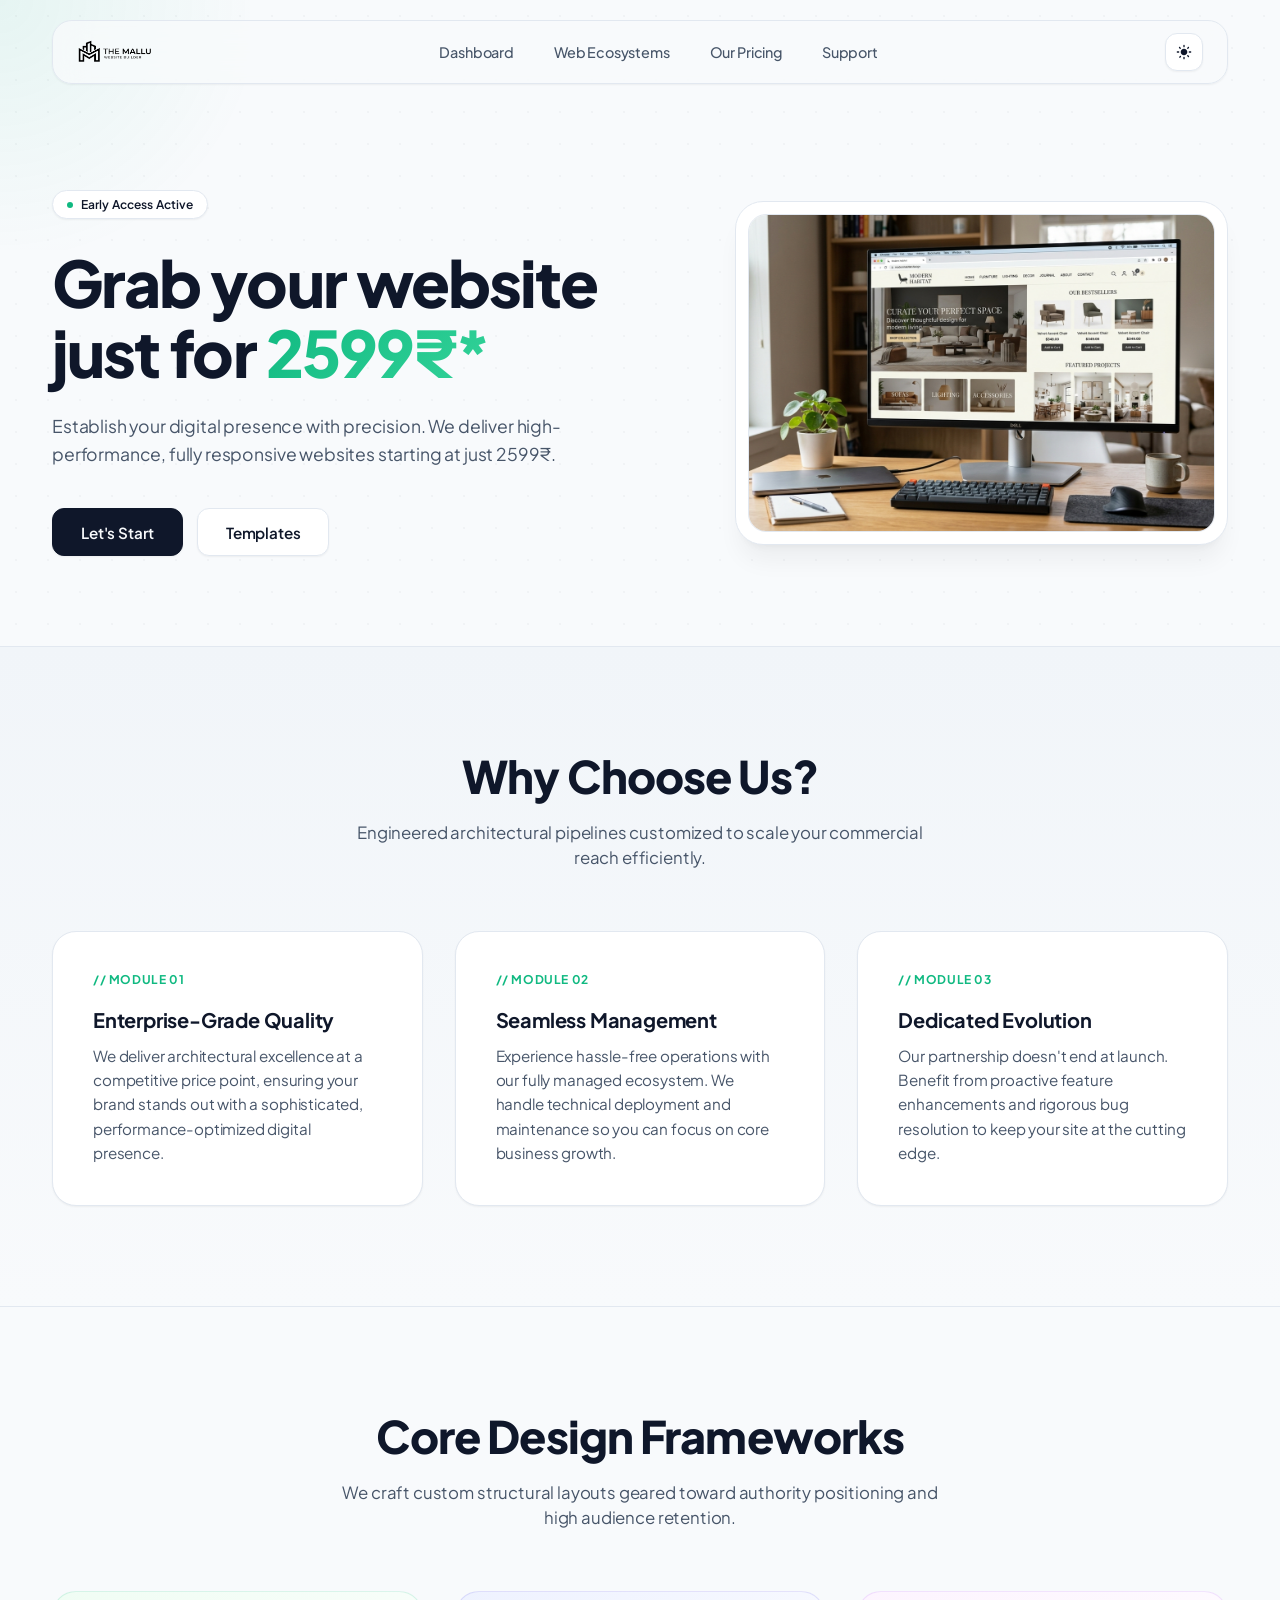
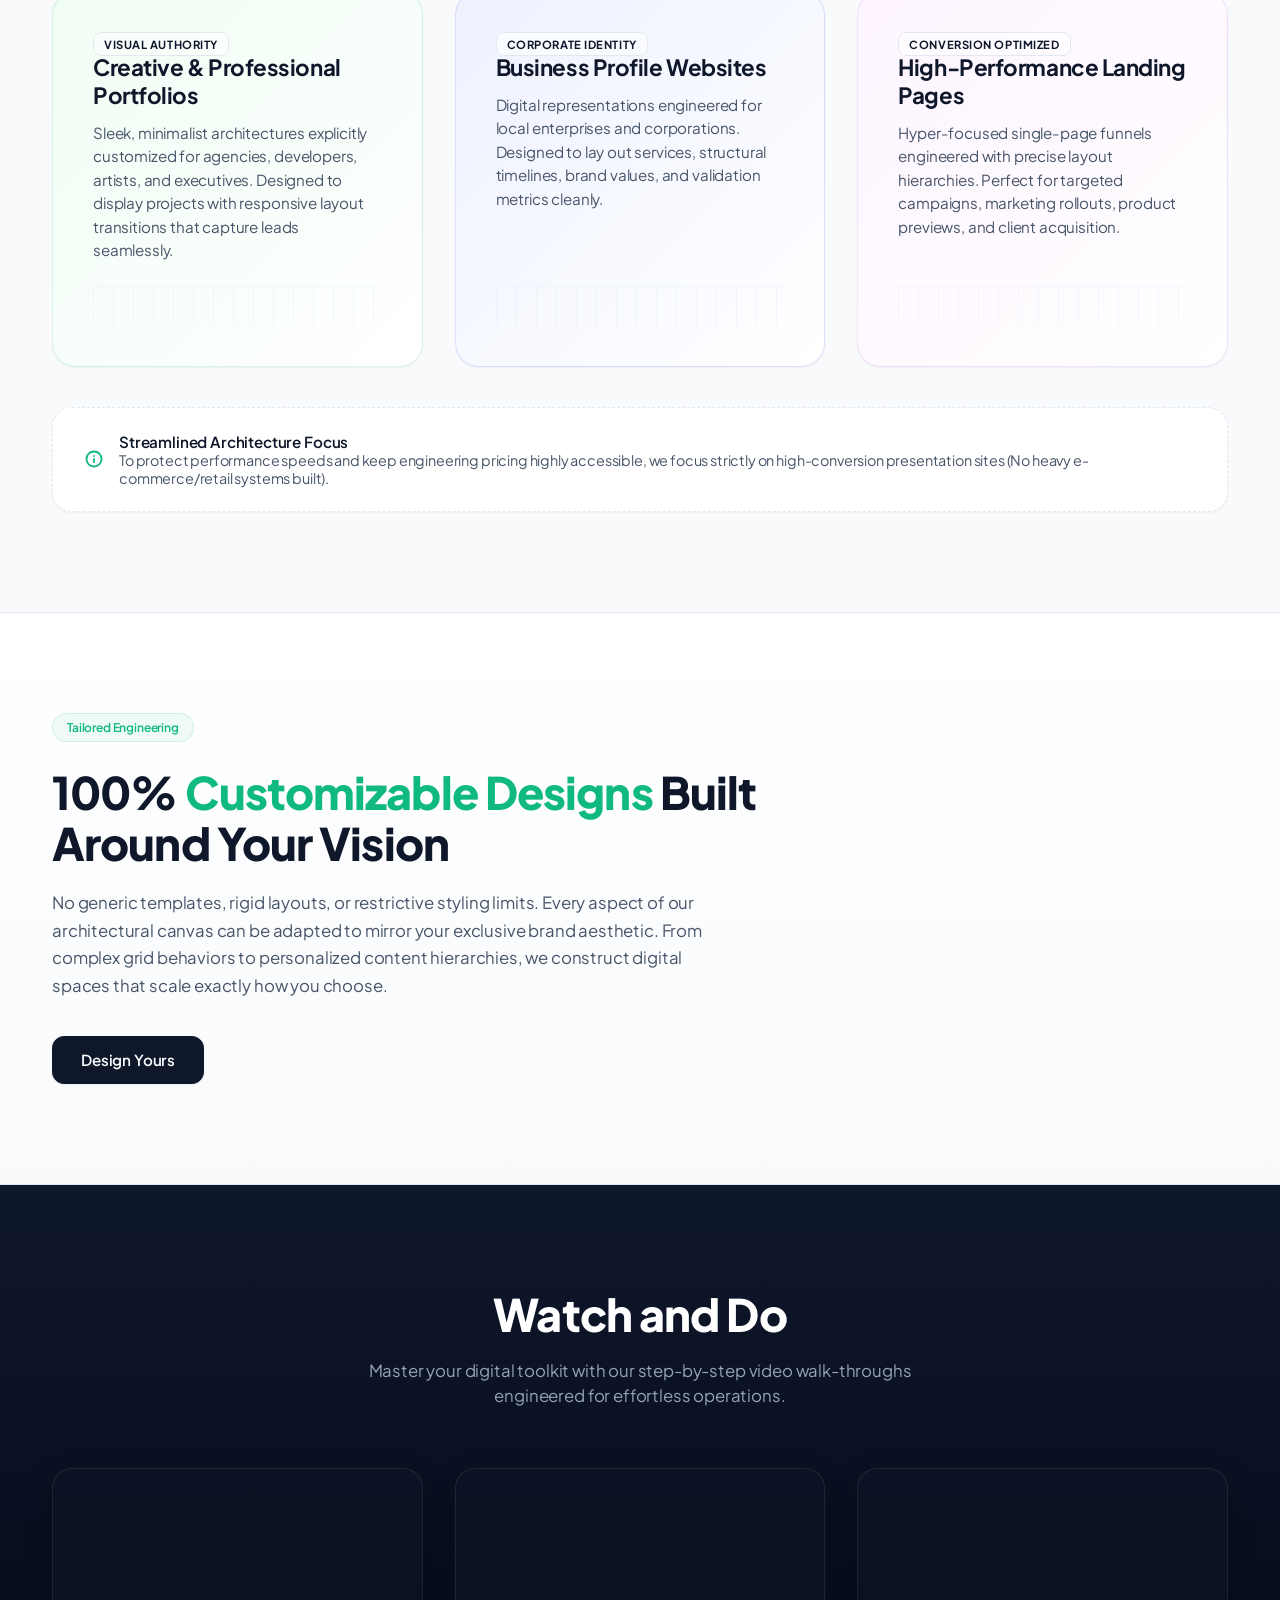
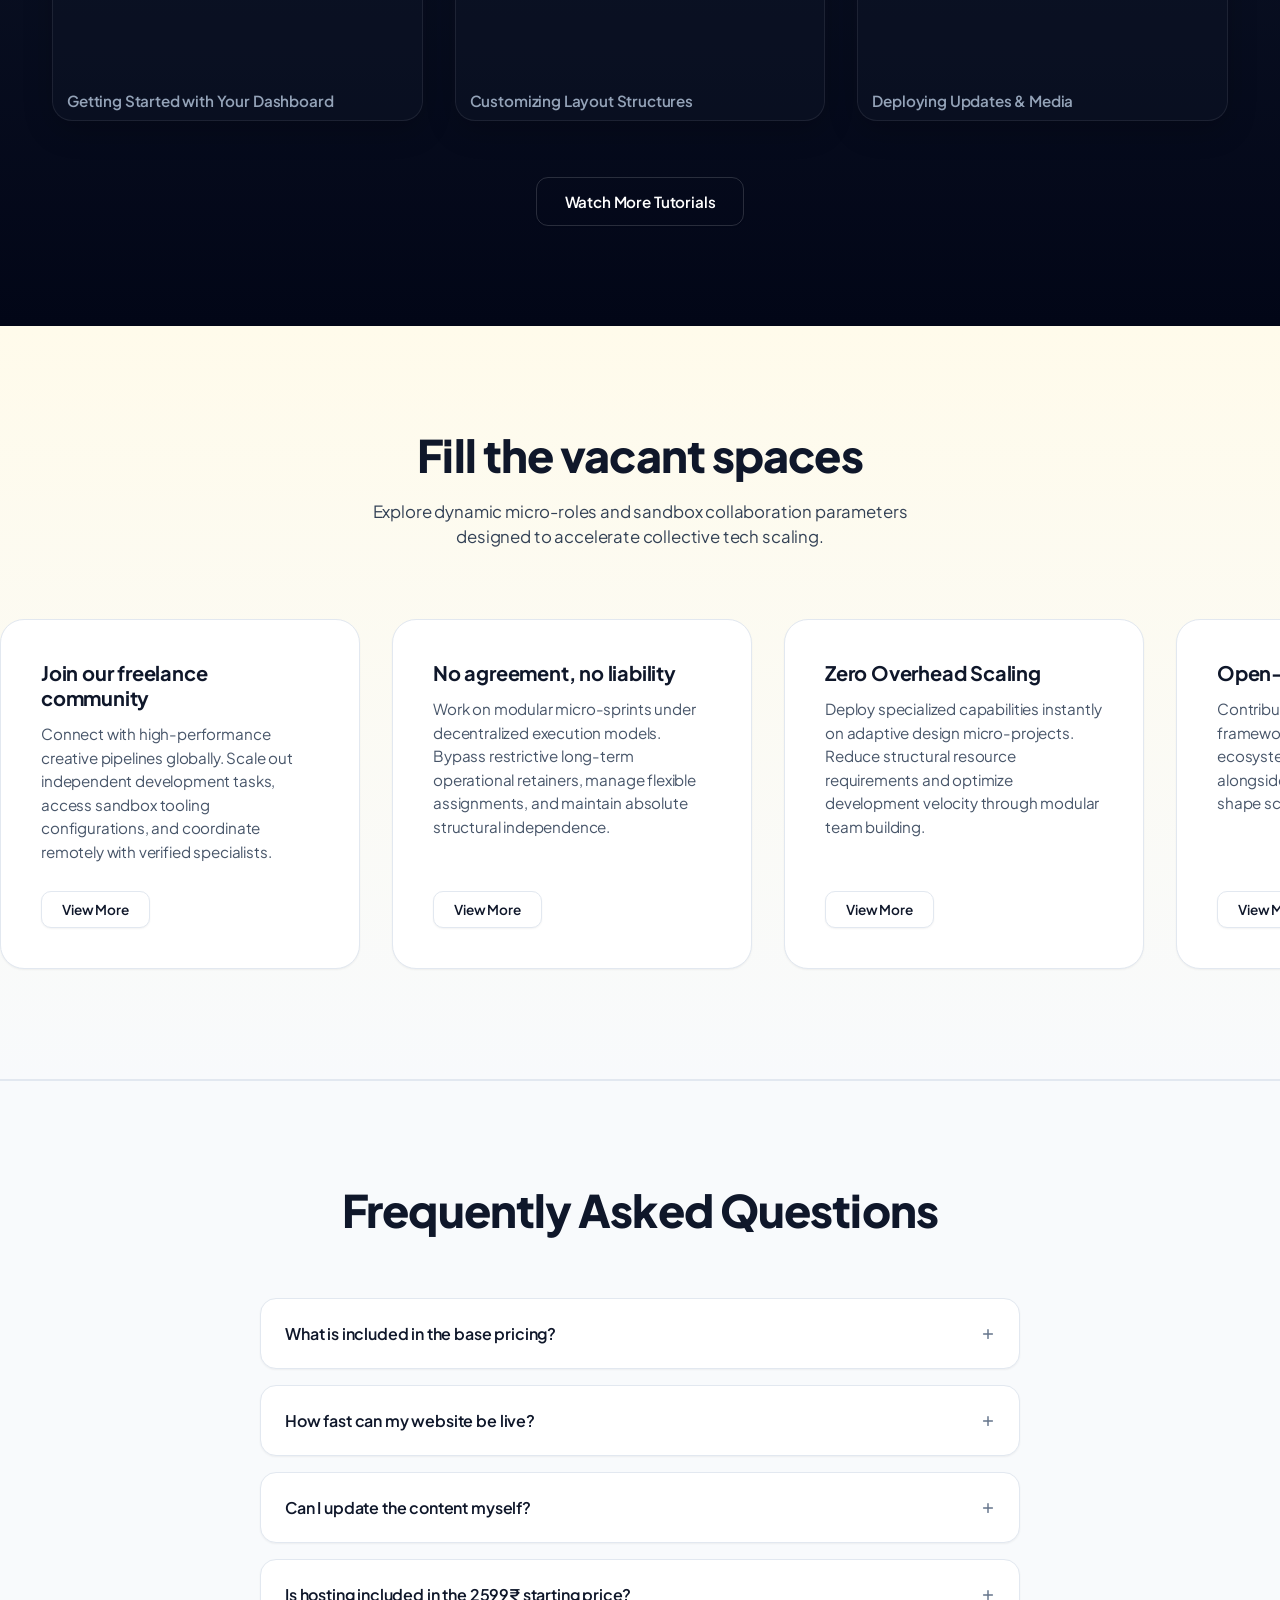
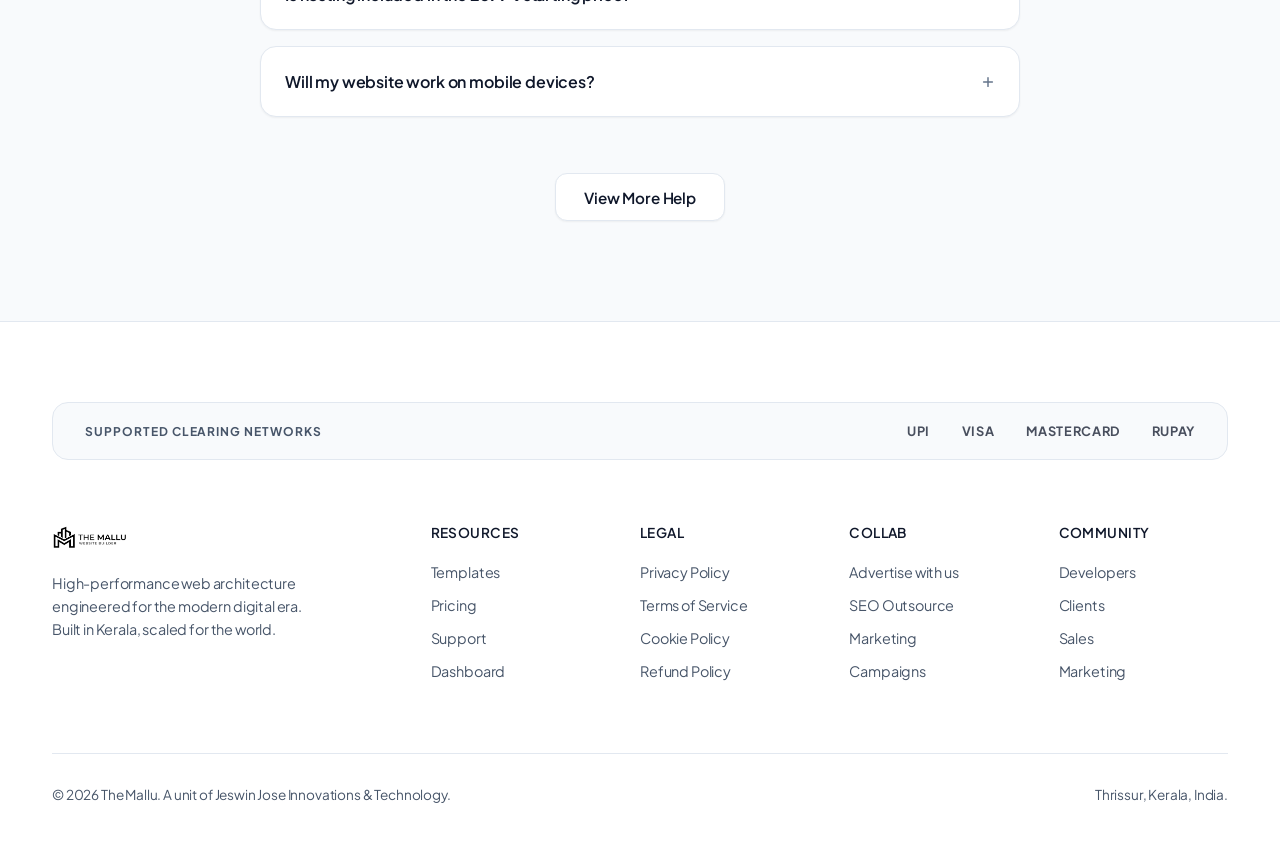
==== index.html @ 79a2111e "Add files via upload" ====
<!DOCTYPE html>
<html lang="en" data-theme="light">
<head>
    <meta charset="UTF-8">
    <meta name="viewport" content="width=device-width, initial-scale=1.0">
    <title>The Mallu | High-Performance Web Architecture & Solutions</title>
    <link href="https://fonts.googleapis.com/css2?family=Plus+Jakarta+Sans:wght@300;400;500;600;700;800&display=swap" rel="stylesheet">
    <style>
        :root {
            --bg: #f8fafc;
            --surface: #ffffff;
            --surface-card: rgba(255, 255, 255, 0.75);
            --text: #0f172a;
            --sub-text: #475569;
            --border: #e2e8f0;
            --border-hover: #cbd5e1;
            --accent: #0f172a;
            --accent-glow: rgba(16, 185, 129, 0.08);
            --primary: #10b981;
            --primary-hover: #059669;
            --nav-bg: rgba(248, 250, 252, 0.8);
            --grid-color: rgba(15, 23, 42, 0.03);

            /* Theme Specific Context Backgrounds */
            --bg-whychooseus: linear-gradient(180deg, #f1f5f9 0%, #f8fafc 100%);
            --bg-portfolio: linear-gradient(135deg, #f0fdf4 0%, #ffffff 100%);
            --bg-business: linear-gradient(135deg, #eef2ff 0%, #ffffff 100%);
            --bg-landing: linear-gradient(135deg, #fdf4ff 0%, #ffffff 100%);
            --bg-customizable: linear-gradient(180deg, #ffffff 0%, #f8fafc 100%);
            --bg-tutorials: linear-gradient(180deg, #0f172a 0%, #020617 100%);
            --bg-vacancies: linear-gradient(180deg, #fffbeb 0%, #f8fafc 100%);
            
            --text-vacancies: #334155;
            --border-portfolio: rgba(16, 185, 129, 0.15);
            --border-business: rgba(79, 70, 229, 0.15);
            --border-landing: rgba(168, 85, 247, 0.15);
            
            /* Announcement Variable Configuration Matrices */
            --bg-announce: linear-gradient(135deg, #ffffff 0%, #fffbeb 100%);
            --text-announce: #0f172a;
            --sub-announce: #475569;
            --border-announce: rgba(234, 179, 8, 0.25);
            
            --shadow-sm: 0 1px 2px 0 rgba(0, 0, 0, 0.05);
            --shadow-md: 0 4px 6px -1px rgba(0, 0, 0, 0.05), 0 2px 4px -2px rgba(0, 0, 0, 0.05);
            --shadow-lg: 0 20px 25px -5px rgba(0, 0, 0, 0.05), 0 8px 10px -6px rgba(0, 0, 0, 0.05);
        }

        [data-theme='dark'] {
            --bg: #030712;
            --surface: #0b0f19;
            --surface-card: rgba(11, 15, 25, 0.6);
            --text: #f9fafb;
            --sub-text: #9ca3af;
            --border: rgba(31, 41, 55, 0.6);
            --border-hover: rgba(55, 65, 81, 0.8);
            --accent: #ffffff;
            --accent-glow: rgba(16, 185, 129, 0.12);
            --primary: #10b981;
            --primary-hover: #34d399;
            --nav-bg: rgba(3, 7, 18, 0.8);
            --grid-color: rgba(255, 255, 255, 0.015);

            /* Optimized Premium Dark Theme Context Backgrounds */
            --bg-whychooseus: linear-gradient(180deg, #090d16 0%, #030712 100%);
            --bg-portfolio: linear-gradient(135deg, rgba(4, 47, 36, 0.15) 0%, #0b0f19 100%);
            --bg-business: linear-gradient(135deg, rgba(23, 37, 84, 0.15) 0%, #0b0f19 100%);
            --bg-landing: linear-gradient(135deg, rgba(67, 20, 117, 0.1) 0%, #0b0f19 100%);
            --bg-customizable: linear-gradient(180deg, #0b0f19 0%, #030712 100%);
            --bg-tutorials: linear-gradient(180deg, #070a13 0%, #02040a 100%);
            --bg-vacancies: linear-gradient(180deg, #0d0b21 0%, #030712 100%);
            
            --text-vacancies: #9ca3af;
            --border-portfolio: rgba(52, 211, 153, 0.1);
            --border-business: rgba(129, 140, 248, 0.1);
            --border-landing: rgba(192, 132, 252, 0.1);
            
            /* Optimized Announcement Grid Overrides */
            --bg-announce: linear-gradient(135deg, #0d0b18 0%, #030712 100%);
            --text-announce: #f9fafb;
            --sub-announce: #9ca3af;
            --border-announce: rgba(234, 179, 8, 0.15);
            
            --shadow-sm: 0 1px 2px 0 rgba(0, 0, 0, 0.5);
            --shadow-md: 0 4px 6px -1px rgba(0, 0, 0, 0.3);
            --shadow-lg: 0 20px 25px -5px rgba(0, 0, 0, 0.5);
        }

        * { 
            margin: 0; 
            padding: 0; 
            box-sizing: border-box; 
            scroll-behavior: smooth;
        }

        body {
            background-color: var(--bg);
            color: var(--text);
            font-family: 'Plus Jakarta Sans', sans-serif;
            transition: background-color 0.4s cubic-bezier(0.16, 1, 0.3, 1), color 0.4s cubic-bezier(0.16, 1, 0.3, 1);
            -webkit-font-smoothing: antialiased;
            overflow-x: hidden;
            letter-spacing: -0.01em;
            position: relative;
        }

        /* Modernized Micro Dot Matrix Backdrop Architecture */
        body::before {
            content: '';
            position: absolute;
            top: 0; left: 0; width: 100%; height: 100%;
            background-image: radial-gradient(var(--grid-color) 1.5px, transparent 1.5px);
            background-size: 32px 32px;
            z-index: -2;
            pointer-events: none;
        }

        .glow-aura {
            position: fixed;
            width: 500px;
            height: 500px;
            background: radial-gradient(circle, var(--accent-glow) 0%, transparent 75%);
            top: 0; left: 0;
            transform: translate(-50%, -50%);
            pointer-events: none;
            z-index: -1;
            mix-blend-mode: normal;
            opacity: 1;
            transition: opacity 0.3s ease;
        }

        .container { max-width: 1240px; margin: 0 auto; padding: 0 2rem; }

        /* --- Header Navigation Navigation --- */
        header {
            position: sticky;
            top: 20px;
            z-index: 1000;
            background: var(--nav-bg);
            backdrop-filter: blur(16px);
            -webkit-backdrop-filter: blur(16px);
            border: 1px solid var(--border);
            border-radius: 20px;
            margin: 0 auto;
            max-width: 1176px;
            width: calc(100% - 4rem);
            padding: 0.75rem 1.5rem;
            box-shadow: var(--shadow-sm);
            transition: all 0.3s ease;
        }

        nav { display: flex; justify-content: space-between; align-items: center; }

        .brand { display: flex; align-items: center; text-decoration: none; transition: opacity 0.2s; }
        .brand:hover { opacity: 0.85; }
        .logo-img { height: 28px; width: auto; display: block; }
        [data-theme='dark'] .logo-img { filter: invert(1) brightness(2); }

        .nav-links { display: flex; gap: 2.5rem; align-items: center; }
        .nav-links a {
            text-decoration: none;
            color: var(--sub-text);
            font-size: 0.9rem;
            font-weight: 500;
            transition: color 0.2s ease, transform 0.2s ease;
            position: relative;
        }
        .nav-links a:hover { color: var(--text); }
        
        .nav-actions { display: flex; align-items: center; gap: 0.75rem; }

        .theme-toggle-btn {
            background: var(--surface);
            border: 1px solid var(--border);
            color: var(--text);
            width: 38px;
            height: 38px;
            border-radius: 12px;
            cursor: pointer;
            display: flex;
            align-items: center;
            justify-content: center;
            transition: all 0.2s ease;
            box-shadow: var(--shadow-sm);
        }
        .theme-toggle-btn:hover { background: var(--bg); border-color: var(--border-hover); transform: translateY(-1px); }
        
        .theme-toggle-btn svg { width: 16px; height: 16px; fill: currentColor; }
        .theme-toggle-btn .sun-icon { display: block; }
        .theme-toggle-btn .moon-icon { display: none; }
        
        [data-theme='dark'] .theme-toggle-btn .sun-icon { display: none; }
        [data-theme='dark'] .theme-toggle-btn .moon-icon { display: block; }

        .menu-toggle {
            display: none;
            background: var(--accent);
            color: var(--bg);
            border: none;
            width: 38px;
            height: 38px;
            cursor: pointer;
            border-radius: 12px;
            align-items: center;
            justify-content: center;
            transition: transform 0.2s, opacity 0.2s;
        }
        .menu-toggle:hover { opacity: 0.9; transform: translateY(-1px); }
        .menu-toggle svg { width: 16px; height: 16px; fill: currentColor; }

        /* --- Advanced Hero Section Layout --- */
        .hero { 
            padding: clamp(80px, 14vh, 160px) 0 clamp(60px, 10vh, 120px); 
            display: grid; 
            grid-template-columns: 1.1fr 0.9fr; 
            gap: 80px; 
            align-items: center;
        }

        .hero-content { position: relative; }

        .badge {
            display: inline-flex;
            align-items: center;
            gap: 8px;
            padding: 6px 14px;
            background: var(--surface);
            color: var(--text);
            border: 1px solid var(--border);
            border-radius: 100px;
            font-size: 0.75rem;
            font-weight: 600;
            letter-spacing: 0.01em;
            margin-bottom: 1.75rem;
            box-shadow: var(--shadow-sm);
        }
        .badge::before {
            content: '';
            width: 6px; height: 6px;
            background: var(--primary);
            border-radius: 50%;
            display: inline-block;
        }

        .hero-content h1 { 
            font-size: clamp(2.8rem, 5vw, 4.2rem); 
            line-height: 1.1; 
            font-weight: 800; 
            letter-spacing: -0.03em; 
            margin-bottom: 1.5rem; 
        }

        .hero-content h1 span { 
            color: var(--primary);
            background: linear-gradient(135deg, var(--primary) 0%, #34d399 100%);
            -webkit-background-clip: text;
            -webkit-text-fill-color: transparent;
        }

        .hero-content p { 
            font-size: 1.1rem; 
            color: var(--sub-text); 
            max-width: 540px; 
            margin-bottom: 2.5rem; 
            line-height: 1.6;
        }

        .cta-group { display: flex; gap: 0.85rem; align-items: center; flex-wrap: wrap; }

        .btn { 
            padding: 0.85rem 1.75rem; 
            font-weight: 600; 
            font-size: 0.95rem; 
            border-radius: 12px; 
            cursor: pointer; 
            transition: all 0.2s cubic-bezier(0.16, 1, 0.3, 1); 
            text-decoration: none; 
            display: inline-flex; 
            align-items: center;
            justify-content: center;
            box-shadow: var(--shadow-sm);
        }

        .btn-primary { background: var(--accent); color: var(--bg); border: 1px solid var(--accent); }
        .btn-primary:hover { opacity: 0.9; transform: translateY(-2px); box-shadow: var(--shadow-md); }
        .btn-outline { border: 1px solid var(--border); color: var(--text); background: var(--surface); }
        .btn-outline:hover { background: var(--bg); border-color: var(--border-hover); transform: translateY(-2px); box-shadow: var(--shadow-md); }

        .hero-visual { display: flex; justify-content: flex-end; position: relative; }
        .showcase-wrapper {
            position: relative;
            background: var(--surface);
            padding: 12px;
            border-radius: 28px;
            border: 1px solid var(--border);
            box-shadow: var(--shadow-lg);
            transition: transform 0.3s ease;
        }
        .showcase-wrapper:hover {
            transform: scale(1.01);
        }
        .mockup-img { 
            width: 100%; 
            max-width: 540px; 
            height: auto; 
            border-radius: 18px; 
            display: block;
            border: 1px solid var(--border);
        }

        /* --- Bento-Inspired Features Section --- */
        .why-choose-us {
            padding: 100px 0;
            border-top: 1px solid var(--border);
            background: var(--bg-whychooseus); 
        }

        .section-header {
            text-align: center;
            max-width: 600px;
            margin: 0 auto 60px;
        }

        .section-title {
            font-size: clamp(2.2rem, 4vw, 2.8rem);
            font-weight: 800;
            letter-spacing: -0.02em;
            margin-bottom: 1rem;
        }

        .section-subtitle {
            color: var(--sub-text);
            font-size: 1.05rem;
            line-height: 1.5;
        }

        .features-grid {
            display: grid; 
            grid-template-columns: repeat(auto-fit, minmax(320px, 1fr)); 
            gap: 2rem;
        }

        .feature-card {
            background: var(--surface);
            border: 1px solid var(--border);
            border-radius: 24px;
            padding: 2.5rem;
            transition: all 0.3s cubic-bezier(0.16, 1, 0.3, 1);
            position: relative;
            box-shadow: var(--shadow-sm);
        }

        .feature-card:hover {
            transform: translateY(-4px);
            border-color: var(--border-hover);
            box-shadow: var(--shadow-lg);
        }

        .feature-num {
            font-size: 0.75rem;
            font-weight: 700;
            color: var(--primary);
            margin-bottom: 1.25rem;
            display: block;
            letter-spacing: 0.05em;
        }

        .feature-card h3 {
            margin-bottom: 0.75rem; 
            font-size: 1.25rem; 
            font-weight: 700;
            letter-spacing: -0.01em;
        }

        .feature-card p {
            color: var(--sub-text);
            font-size: 0.95rem;
            line-height: 1.6;
        }

        /* --- Design Frameworks / Bento Grid Setup --- */
        .solutions-section {
            padding: 100px 0;
            background-color: var(--bg);
            border-top: 1px solid var(--border);
        }

        .solutions-grid {
            display: grid;
            grid-template-columns: repeat(3, 1fr);
            gap: 2rem;
        }

        .solution-bento-card {
            border: 1px solid var(--border);
            border-radius: 24px;
            padding: 2.5rem;
            display: flex;
            flex-direction: column;
            justify-content: space-between;
            position: relative;
            overflow: hidden;
            box-shadow: var(--shadow-sm);
            transition: all 0.3s ease;
        }

        .solution-bento-card.portfolio-card { background: var(--bg-portfolio); border-color: var(--border-portfolio); }
        .solution-bento-card.business-card { background: var(--bg-business); border-color: var(--border-business); }
        .solution-bento-card.landing-card { background: var(--bg-landing); border-color: var(--border-landing); }

        .solution-bento-card:hover {
            transform: translateY(-4px);
            box-shadow: var(--shadow-lg);
        }

        .solution-tag {
            font-size: 0.7rem;
            font-weight: 700;
            text-transform: uppercase;
            letter-spacing: 0.05em;
            color: var(--text);
            background: rgba(255, 255, 255, 0.6);
            border: 1px solid var(--border);
            padding: 4px 10px;
            border-radius: 8px;
            align-self: flex-start;
            margin-bottom: 1.75rem;
            backdrop-filter: blur(4px);
        }
        [data-theme='dark'] .solution-tag { background: rgba(0, 0, 0, 0.4); }

        .solution-bento-card h3 {
            font-size: 1.4rem;
            font-weight: 700;
            letter-spacing: -0.02em;
            margin-bottom: 0.75rem;
        }

        .solution-bento-card p {
            color: var(--sub-text);
            font-size: 0.95rem;
            line-height: 1.55;
            margin-bottom: 1.5rem;
        }

        .solution-wireframe {
            height: 40px;
            width: 100%;
            background: linear-gradient(90deg, var(--border) 1px, transparent 1px);
            background-size: 20px 100%;
            border-top: 1px solid var(--border);
            opacity: 0.3;
            margin-top: auto;
        }

        .exclusions-banner {
            grid-column: span 3;
            background: var(--surface);
            border: 1px dashed var(--border);
            border-radius: 20px;
            padding: 1.5rem 2rem;
            display: flex;
            justify-content: space-between;
            align-items: center;
            margin-top: 0.5rem;
            box-shadow: var(--shadow-sm);
        }

        .exclusions-left {
            display: flex;
            align-items: center;
            gap: 16px;
        }

        .exclusions-left h4 {
            font-size: 0.95rem;
            font-weight: 600;
            color: var(--text);
        }

        .exclusions-left p {
            font-size: 0.9rem;
            color: var(--sub-text);
        }

        /* --- Customizable Canvas Branding --- */
        .customizable-section {
            padding: 100px 0;
            background: var(--bg-customizable);
            border-top: 1px solid var(--border);
        }

        .custom-badge {
            display: inline-flex;
            align-items: center;
            padding: 6px 14px;
            background: rgba(16, 185, 129, 0.06);
            color: var(--primary);
            border: 1px solid rgba(16, 185, 129, 0.15);
            border-radius: 100px;
            font-size: 0.75rem;
            font-weight: 600;
            margin-bottom: 1.5rem;
        }

        .customizable-content h2 {
            font-size: clamp(2rem, 4.5vw, 2.8rem);
            font-weight: 800;
            letter-spacing: -0.02em;
            line-height: 1.15;
            margin-bottom: 1.25rem;
            max-width: 720px;
        }

        .customizable-content h2 span { color: var(--primary); }

        .customizable-content p {
            font-size: 1.05rem;
            color: var(--sub-text);
            max-width: 660px;
            line-height: 1.65;
            margin-bottom: 2.25rem;
        }

        /* --- Video Tutorials Layout --- */
        .tutorials-section {
            padding: 100px 0;
            background: var(--bg-tutorials);
            border-top: 1px solid var(--border);
        }
        
        .tutorials-section .section-title { color: #ffffff !important; }
        .tutorials-section .section-subtitle, .tutorials-section .video-caption { color: #94a3b8 !important; }

        .tutorials-grid {
            display: grid;
            grid-template-columns: repeat(3, 1fr);
            gap: 2rem;
            margin-bottom: 3rem;
        }

        .video-wrapper {
            background: rgba(15, 23, 42, 0.4);
            border: 1px solid rgba(255, 255, 255, 0.08);
            border-radius: 20px;
            padding: 10px;
            box-shadow: 0 10px 30px rgba(0, 0, 0, 0.2);
            transition: all 0.3s ease;
        }
        .video-wrapper:hover {
            transform: translateY(-4px);
            border-color: rgba(16, 185, 129, 0.3);
            background: rgba(15, 23, 42, 0.6);
        }

        .video-frame {
            width: 100%;
            aspect-ratio: 16 / 9;
            border-radius: 12px;
            border: none;
            display: block;
        }

        .video-caption {
            font-size: 0.95rem;
            font-weight: 600;
            margin-top: 1rem;
            padding: 0 4px;
        }
        
        .btn-tutorials-outline {
            border-color: rgba(255, 255, 255, 0.15) !important;
            color: #ffffff !important; 
            background: transparent;
        }
        .btn-tutorials-outline:hover {
            background: rgba(255, 255, 255, 0.06) !important;
            border-color: rgba(255, 255, 255, 0.3) !important;
        }

        /* --- Sliding Carousel Pipeline Track --- */
        .vacancies-section {
            padding: 100px 0;
            background: var(--bg-vacancies);
            border-bottom: 1px solid var(--border);
            overflow: hidden;
        }

        .vacancies-section .section-title { color: var(--text) !important; }

        .vacancies-carousel-container {
            width: 100%;
            overflow: hidden;
            padding: 10px 0;
            position: relative;
        }

        .vacancies-track {
            display: flex;
            gap: 2rem;
            width: max-content;
            animation: infiniteScroll 40s linear infinite;
        }

        .vacancies-track:hover { animation-play-state: paused; }

        .vacancy-card {
            background: var(--surface);
            border: 1px solid var(--border);
            border-radius: 24px;
            padding: 2.5rem;
            width: 360px;
            display: flex;
            flex-direction: column;
            justify-content: space-between;
            box-shadow: var(--shadow-sm);
            transition: all 0.2s ease;
        }
        [data-theme='dark'] .vacancy-card { background: #0f1422; }

        .vacancy-card:hover { border-color: var(--primary); transform: scale(1.01); }

        .vacancy-card h3 {
            font-size: 1.25rem;
            font-weight: 700;
            letter-spacing: -0.01em;
            margin-bottom: 0.75rem;
            color: var(--text);
        }

        .vacancy-card p {
            color: var(--sub-text);
            font-size: 0.95rem;
            line-height: 1.55;
            margin-bottom: 1.75rem;
            flex-grow: 1;
        }

        .vacancy-card .btn {
            align-self: flex-start;
            padding: 0.55rem 1.25rem;
            font-size: 0.85rem;
            border-radius: 10px;
        }

        @keyframes infiniteScroll {
            0% { transform: translateX(0); }
            100% { transform: translateX(calc(-50% - 1rem)); }
        }

        /* --- Accordion FAQ Interface --- */
        .faq-section {
            padding: 100px 0;
            background-color: var(--bg);
            border-top: 1px solid var(--border);
        }

        .faq-container {
            max-width: 760px;
            margin: 0 auto;
            display: flex;
            flex-direction: column;
            gap: 1rem;
        }

        .faq-item {
            background: var(--surface);
            border: 1px solid var(--border);
            border-radius: 16px;
            transition: all 0.2s ease;
            box-shadow: var(--shadow-sm);
        }
        .faq-item:hover { border-color: var(--border-hover); }

        .faq-item summary {
            list-style: none;
            display: flex;
            justify-content: space-between;
            align-items: center;
            cursor: pointer;
            font-weight: 600;
            font-size: 1rem;
            padding: 1.5rem;
            user-select: none;
            outline: none;
        }
        .faq-item summary::-webkit-details-marker { display: none; }

        .faq-item summary::after {
            content: "";
            width: 14px; height: 14px;
            background-image: url("data:image/svg+xml,%3Csvg xmlns='http://www.w3.org/2000/svg' fill='none' viewBox='0 0 24 24' stroke='%2364748b' stroke-width='2.5'%3E%3Cpath stroke-linecap='round' stroke-linejoin='round' d='M12 4.5v15m7.5-7.5h-15'/%3E%3C/svg%3E");
            background-size: contain;
            background-repeat: no-repeat;
            transition: transform 0.2s ease;
        }

        .faq-item[open] summary::after {
            transform: rotate(45deg);
        }

        .faq-content {
            padding: 0 1.5rem 1.5rem;
            color: var(--sub-text);
            font-size: 0.95rem;
            line-height: 1.6;
            border-top: 1px solid transparent;
        }

        .faq-footer { text-align: center; margin-top: 3.5rem; }

        /* --- Enterprise Footer Setup --- */
        footer {
            background-color: var(--surface);
            border-top: 1px solid var(--border);
            padding: 80px 0 40px; 
        }

        .payment-strip {
            border: 1px solid var(--border);
            background: var(--bg);
            padding: 1.25rem 2rem;
            display: flex;
            justify-content: space-between;
            align-items: center;
            border-radius: 16px;
            margin-bottom: 4rem;
        }

        .payment-strip p {
            font-size: 0.75rem;
            font-weight: 700;
            color: var(--sub-text);
            letter-spacing: 0.08em;
        }

        .payment-icons { display: flex; flex-wrap: wrap; gap: 2rem; color: var(--text); }
        .payment-icons span { font-weight: 700; font-size: 0.8rem; letter-spacing: 0.05em; opacity: 0.75; }

        .footer-grid {
            display: grid;
            grid-template-columns: 2fr repeat(4, 1fr); 
            gap: 40px;
            margin-bottom: 60px;
        }

        .footer-brand p {
            margin-top: 1.25rem;
            color: var(--sub-text);
            max-width: 280px;
            line-height: 1.6;
            font-size: 0.9rem;
        }

        .footer-links h4 {
            font-weight: 600;
            margin-bottom: 1.25rem;
            font-size: 0.85rem;
            color: var(--text);
            text-transform: uppercase;
            letter-spacing: 0.03em;
        }

        .footer-links ul { list-style: none; }
        .footer-links li { margin-bottom: 0.75rem; }
        .footer-links a {
            text-decoration: none;
            color: var(--sub-text);
            font-size: 0.9rem;
            transition: color 0.15s ease;
        }
        .footer-links a:hover { color: var(--text); }

        .footer-bottom {
            padding-top: 2rem;
            border-top: 1px solid var(--border);
            display: flex;
            justify-content: space-between;
            align-items: center;
            font-size: 0.85rem;
            color: var(--sub-text);
            flex-wrap: wrap;
            gap: 15px;
        }

        /* --- Premium Mobile Glassmorphic Overlay Menu --- */
        .mobile-slider {
            position: fixed; 
            top: 0; 
            right: -100%; 
            width: 100%; 
            max-width: 400px; 
            height: 100vh;
            background: rgba(11, 15, 25, 0.85); 
            backdrop-filter: blur(20px);
            -webkit-backdrop-filter: blur(20px);
            border-left: 1px solid rgba(255, 255, 255, 0.08); 
            z-index: 2000;
            padding: 40px; 
            display: flex; 
            flex-direction: column; 
            transition: right 0.4s cubic-bezier(0.16, 1, 0.3, 1);
        }
        [data-theme='light'] .mobile-slider {
            background: rgba(255, 255, 255, 0.9);
            border-left: 1px solid rgba(0, 0, 0, 0.06);
        }
        .mobile-slider.active { right: 0; }
        
        .slider-close { 
            align-self: flex-end; 
            background: none; 
            border: none; 
            color: var(--text); 
            font-size: 2rem; 
            font-weight: 300;
            cursor: pointer; 
            margin-bottom: 3rem; 
            line-height: 1;
            width: 36px; height: 36px;
            display: flex; align-items: center; justify-content: center;
            border-radius: 50%;
            transition: background 0.2s;
        }
        .slider-close:hover { background: rgba(255,255,255,0.05); }
        [data-theme='light'] .slider-close:hover { background: rgba(0,0,0,0.05); }
        
        .mobile-nav-links { display: flex; flex-direction: column; gap: 1.75rem; margin-bottom: auto; }
        .mobile-nav-links a { 
            text-decoration: none; 
            color: var(--text); 
            font-size: 1.35rem; 
            font-weight: 600; 
            letter-spacing: -0.02em;
            padding-bottom: 0.5rem;
            border-bottom: 1px solid rgba(255,255,255,0.05);
            transition: color 0.2s;
        }
        [data-theme='light'] .mobile-nav-links a { border-bottom-color: rgba(0,0,0,0.04); }
        .mobile-nav-links a:hover { color: var(--primary); }

        .overlay { position: fixed; top: 0; left: 0; width: 100vw; height: 100vh; background: rgba(3, 7, 18, 0.3); display: none; z-index: 1500; backdrop-filter: blur(4px); -webkit-backdrop-filter: blur(4px); }
        .overlay.active { display: block; }

        /* --- Privacy Content Popup Tray --- */
        #privacy-popup {
            position: fixed;
            bottom: 24px;
            right: 24px;
            width: calc(100% - 48px);
            max-width: 400px;
            background-color: var(--surface);
            border: 1px solid var(--border);
            padding: 1.5rem;
            z-index: 9999;
            box-shadow: var(--shadow-lg);
            display: flex;
            flex-direction: column;
            gap: 1rem;
            border-radius: 20px;
            visibility: hidden;
            opacity: 0;
            transform: translateY(16px);
            transition: all 0.4s cubic-bezier(0.16, 1, 0.3, 1);
        }

        #privacy-popup.show { visibility: visible; opacity: 1; transform: translateY(0); }
        .privacy-text { font-size: 0.88rem; color: var(--sub-text); line-height: 1.5; }
        .privacy-text a { color: var(--text); text-decoration: none; font-weight: 600; }
        .privacy-text a:hover { text-decoration: underline; }
        .privacy-actions { display: flex; gap: 8px; }
        .btn-small { flex: 1; padding: 8px 14px; font-size: 0.85rem; font-weight: 600; border-radius: 10px; cursor: pointer; transition: 0.2s; }
        .btn-accept { background-color: var(--accent); color: var(--bg); border: 1px solid var(--accent); }
        .btn-ignore { background: transparent; color: var(--text); border: 1px solid var(--border); }
        .btn-ignore:hover { background: var(--bg); }

        /* --- Program Acquisition Modal Grid Setup --- */
        .announcement-overlay {
            position: fixed;
            inset: 0;
            background: rgba(3, 7, 18, 0.5);
            backdrop-filter: blur(8px);
            -webkit-backdrop-filter: blur(8px);
            z-index: 11000;
            display: flex;
            align-items: center;
            justify-content: center;
            opacity: 0;
            visibility: hidden;
            transition: all 0.4s cubic-bezier(0.16, 1, 0.3, 1);
            padding: 1.5rem;
        }
        .announcement-overlay.active { opacity: 1; visibility: visible; }

        .announcement-card {
            background: var(--bg-announce);
            border: 1px solid var(--border-announce);
            color: var(--text-announce);
            padding: 3rem 2.5rem;
            border-radius: 28px;
            width: 100%;
            max-width: 480px;
            box-shadow: var(--shadow-lg);
            position: relative;
            overflow: hidden;
            transform: translateY(20px) scale(0.98);
            transition: all 0.4s cubic-bezier(0.16, 1, 0.3, 1);
        }
        .announcement-overlay.active .announcement-card { transform: translateY(0) scale(1); }

        .announce-close {
            position: absolute;
            top: 1.25rem; right: 1.25rem;
            background: rgba(15, 23, 42, 0.04);
            border: 1px solid rgba(15, 23, 42, 0.06);
            color: var(--text-announce);
            width: 32px; height: 32px;
            border-radius: 50%;
            display: flex; align-items: center; justify-content: center;
            font-size: 1.25rem;
            font-weight: 300;
            cursor: pointer;
            z-index: 10;
            transition: all 0.2s ease;
        }
        [data-theme='dark'] .announce-close { background: rgba(255, 255, 255, 0.05); border-color: rgba(255, 255, 255, 0.08); }
        .announce-close:hover { transform: rotate(90deg); background: rgba(234, 179, 8, 0.15); border-color: transparent; }

        .announcement-card h2 {
            font-size: 1.5rem;
            font-weight: 800;
            letter-spacing: -0.02em;
            line-height: 1.25;
            margin-bottom: 1rem;
            padding-right: 1.5rem;
        }

        .announcement-card p {
            color: var(--sub-announce);
            font-size: 0.95rem;
            line-height: 1.6;
            margin-bottom: 2rem;
        }

        .btn-announce {
            width: 100%;
            padding: 0.9rem 1.5rem;
            font-size: 0.95rem;
            background: var(--text-announce);
            color: var(--bg);
            border: 1px solid var(--text-announce);
        }
        .btn-announce:hover { opacity: 0.95; transform: translateY(-1px); }
        [data-theme='dark'] .btn-announce { background: linear-gradient(135deg, #fef08a 0%, #facc15 100%); color: #030712; border: none; }

        /* --- Complete Responsive Optimization Structure --- */
        @media (max-width: 1024px) {
            header { width: calc(100% - 2rem); padding: 0.6rem 1.25rem; }
            .hero { grid-template-columns: 1fr; text-align: center; padding: 60px 0; gap: 40px; }
            .hero-content p { margin-left: auto; margin-right: auto; }
            .cta-group { justify-content: center; }
            .hero-visual { justify-content: center; } 
            .nav-links { display: none; }
            .menu-toggle { display: flex; }
            
            .solutions-section, .tutorials-section, .why-choose-us, .customizable-section, .vacancies-section, .faq-section { padding: 60px 0; }
            .solutions-section .container, .tutorials-section .container { padding: 0 0 0 1.5rem; }
            .solutions-section .section-header, .tutorials-section .section-header { padding-right: 1.5rem; margin-bottom: 30px; text-align: left; }
            
            .solutions-grid, .tutorials-grid {
                display: flex;
                flex-wrap: nowrap;
                overflow-x: auto;
                gap: 1.25rem;
                padding: 4px 1.5rem 24px 0;
                scroll-snap-type: x mandatory;
                -webkit-overflow-scrolling: touch;
                scrollbar-width: none;
            }
            .solutions-grid::-webkit-scrollbar, .tutorials-grid::-webkit-scrollbar { display: none; }
            .solution-bento-card, .video-wrapper { flex: 0 0 280px; scroll-snap-align: start; padding: 2rem 1.5rem; }
            .video-wrapper { padding: 8px; }
            
            .exclusions-banner {
                flex: 0 0 280px; scroll-snap-align: start; margin-top: 0;
                flex-direction: column; text-align: left; align-items: flex-start; gap: 1rem;
            }

            .customizable-section { text-align: center; }
            .customizable-content p { margin: 0 auto 2rem; }
            .vacancy-card { width: 290px; padding: 2rem 1.5rem; }

            .footer-grid { grid-template-columns: repeat(2, 1fr); gap: 32px; }
            .footer-brand { grid-column: span 2; }
            .payment-strip { flex-direction: column; gap: 1rem; text-align: center; padding: 1.25rem; }
        }

        @media (max-width: 640px) {
            .footer-grid { grid-template-columns: 1fr; }
            .footer-brand { grid-column: span 1; }
            .container { padding: 0 1.25rem; }
            .announcement-card { padding: 2.25rem 1.5rem; }
        }
    </style>
</head>
<body>

    <div class="glow-aura" id="glowAura"></div>

    <div class="announcement-overlay" id="announceOverlay">
        <div class="announcement-card">
            <button class="announce-close" onclick="closeAnnounceModal()">&times;</button>
            <h2>Our FC program talent acquisition is coming soon...</h2>
            <p>Our FC program's (Freelancers community programs 2026) first tier talent acquisition is coming soon. Join our waitlist and get a slot in our FC PROGRAM 2026.</p>
            <a href="fcp-2026.html" class="btn btn-announce">Join waitlist</a>
        </div>
    </div>

    <header>
        <div class="container" style="padding: 0;">
            <nav>
                <a href="/" class="brand">
                    <img src="mallulogo.png" alt="The Mallu Logo" class="logo-img">
                </a>
                <div class="nav-links">
                    <a href="#features">Dashboard</a>
                    <a href="#solutions">Web Ecosystems</a>
                    <a href="#templates">Our Pricing</a>
                    <a href="#enterprise">Support</a>
                </div>
                <div class="nav-actions">
                    <button class="theme-toggle-btn" onclick="toggleTheme()" aria-label="Toggle layout engine theme">
                        <svg class="sun-icon" viewBox="0 0 24 24"><path d="M12 7c-2.76 0-5 2.24-5 5s2.24 5 5 5 5-2.24 5-5-2.24-5-5-5zM2 13h2c.55 0 1-.45 1-1s-.45-1-1-1H2c-.55 0-1 .45-1 1s.45 1 1 1zm18 0h2c.55 0 1-.45 1-1s-.45-1-1-1h-2c-.55 0-1 .45-1 1s.45 1 1 1zM11 2v2c0 .55.45 1 1 1s1-.45 1-1V2c0-.55-.45-1-1-1s-1 .45-1 1zm0 18v2c0 .55.45 1 1 1s1-.45 1-1v-2c0-.55-.45-1-1-1s-1 .45-1 1zM5.99 4.58c-.39-.39-1.03-.39-1.41 0s-.39 1.03 0 1.41l1.06 1.06c.39.39 1.03.39 1.41 0s.39-1.03 0-1.41L5.99 4.58zm12.37 12.37c-.39-.39-1.03-.39-1.41 0s-.39 1.03 0 1.41l1.06 1.06c.39.39 1.03.39 1.41 0s.39-1.03 0-1.41l-1.06-1.06zm1.06-12.37c-.39-.39-1.03-.39-1.41 0l-1.06 1.06c-.39.39-.39 1.03 0 1.41s1.03.39 1.41 0l1.06-1.06c.39-.38.39-1.02 0-1.41zM5.99 18.01l-1.06 1.06c-.39.39-.39 1.03 0 1.41s1.03.39 1.41 0l1.06-1.06c.39-.39.39-1.03 0-1.41s-1.02-.39-1.41 0z"/></svg>
                        <svg class="moon-icon" viewBox="0 0 24 24"><path d="M12.3 22c5.36 0 9.7-4.34 9.7-9.7 0-2.5-.95-4.78-2.52-6.5-.42-.46-1.12-.27-1.28.33-.87 3.32-3.88 5.77-7.46 5.77-2.6 0-4.94-1.3-6.4-3.3-.34-.47-.98-.41-1.29.11C2.46 10.42 2 11.91 2 13.5 2 18.16 5.84 22 12.3 22z"/></svg>
                    </button>
                    <button class="menu-toggle" id="menuBtn" onclick="toggleSlider()">
                        <svg viewBox="0 0 24 24"><path d="M3 18h18v-2H3v2zm0-5h18v-2H3v2zm0-7v2h18V6H3z"/></svg>
                    </button>
                </div>
            </nav>
        </div>
    </header>

    <div class="overlay" id="overlay" onclick="toggleSlider()"></div>

    <div class="mobile-slider" id="mobileSlider">
        <button class="slider-close" onclick="toggleSlider()">&times;</button>
        <div class="mobile-nav-links">
            <a href="#features">Dashboard</a>
            <a href="#solutions">Web Ecosystems</a>
            <a href="#templates">Our Pricing</a>
            <a href="#enterprise">Support</a>
        </div>
    </div>

    <div id="privacy-popup">
        <div class="privacy-text">
            We use essential files to personalize your deployment architecture. Read our <a href="links.html">Privacy Policy</a>.
        </div>
        <div class="privacy-actions">
            <button class="btn-small btn-ignore" onclick="closePrivacy()">Ignore</button>
            <button class="btn-small btn-accept" onclick="acceptPrivacyAndReload()">Accept All</button>
        </div>
    </div>

    <main>
        <div class="container">
            <section class="hero">
                <div class="hero-content">
                    <div class="badge">Early Access Active</div>
                    <h1>Grab your website just for <span>2599₹*</span></h1>
                    <p>Establish your digital presence with precision. We deliver high-performance, fully responsive websites starting at just 2599₹.</p>
                    <div class="cta-group">
                        <a href="#" class="btn btn-primary">Let's Start</a>
                        <a href="#" class="btn btn-outline">Templates</a>
                    </div>
                </div>
                
                <div class="hero-visual">
                    <div class="showcase-wrapper">
                        <img src="hero-web.png" alt="Website Showcase Architecture" class="mockup-img">
                    </div>
                </div>
            </section>
        </div>

        <section id="features" class="why-choose-us">
            <div class="container">
                <div class="section-header">
                    <h2 class="section-title">Why Choose Us?</h2>
                    <p class="section-subtitle">Engineered architectural pipelines customized to scale your commercial reach efficiently.</p>
                </div>
                <div class="features-grid">
                    <div class="feature-card">
                        <span class="feature-num">// MODULE 01</span>
                        <h3>Enterprise-Grade Quality</h3>
                        <p>We deliver architectural excellence at a competitive price point, ensuring your brand stands out with a sophisticated, performance-optimized digital presence.</p>
                    </div>
                    <div class="feature-card">
                        <span class="feature-num">// MODULE 02</span>
                        <h3>Seamless Management</h3>
                        <p>Experience hassle-free operations with our fully managed ecosystem. We handle technical deployment and maintenance so you can focus on core business growth.</p>
                    </div>
                    <div class="feature-card">
                        <span class="feature-num">// MODULE 03</span>
                        <h3>Dedicated Evolution</h3>
                        <p>Our partnership doesn't end at launch. Benefit from proactive feature enhancements and rigorous bug resolution to keep your site at the cutting edge.</p>
                    </div>
                </div>
            </div>
        </section>

        <section id="solutions" class="solutions-section">
            <div class="container">
                <div class="section-header">
                    <h2 class="section-title">Core Design Frameworks</h2>
                    <p class="section-subtitle">We craft custom structural layouts geared toward authority positioning and high audience retention.</p>
                </div>
                
                <div class="solutions-grid">
                    <div class="solution-bento-card portfolio-card">
                        <div>
                            <span class="solution-tag">Visual Authority</span>
                            <h3>Creative & Professional Portfolios</h3>
                            <p>Sleek, minimalist architectures explicitly customized for agencies, developers, artists, and executives. Designed to display projects with responsive layout transitions that capture leads seamlessly.</p>
                        </div>
                        <div class="solution-wireframe"></div>
                    </div>

                    <div class="solution-bento-card business-card">
                        <div>
                            <span class="solution-tag">Corporate Identity</span>
                            <h3>Business Profile Websites</h3>
                            <p>Digital representations engineered for local enterprises and corporations. Designed to lay out services, structural timelines, brand values, and validation metrics cleanly.</p>
                        </div>
                        <div class="solution-wireframe"></div>
                    </div>

                    <div class="solution-bento-card landing-card">
                        <div>
                            <span class="solution-tag">Conversion Optimized</span>
                            <h3>High-Performance Landing Pages</h3>
                            <p>Hyper-focused single-page funnels engineered with precise layout hierarchies. Perfect for targeted campaigns, marketing rollouts, product previews, and client acquisition.</p>
                        </div>
                        <div class="solution-wireframe"></div>
                    </div>

                    <div class="exclusions-banner">
                        <div class="exclusions-left">
                            <svg width="18" height="18" viewBox="0 0 24 24" fill="none" stroke="currentColor" stroke-width="2.5" stroke-linecap="round" stroke-linejoin="round" style="color: var(--primary); flex-shrink: 0;"><circle cx="12" cy="12" r="10"></circle><line x1="12" y1="16" x2="12" y2="12"></line><line x1="12" y1="8" x2="12.01" y2="8"></line></svg>
                            <div>
                                <h4>Streamlined Architecture Focus</h4>
                                <p>To protect performance speeds and keep engineering pricing highly accessible, we focus strictly on high-conversion presentation sites (No heavy e-commerce/retail systems built).</p>
                            </div>
                        </div>
                    </div>
                </div>
            </div>
        </section>

        <section class="customizable-section">
            <div class="container">
                <div class="customizable-content">
                    <div class="custom-badge">Tailored Engineering</div>
                    <h2>100% <span>Customizable Designs</span> Built Around Your Vision</h2>
                    <p>No generic templates, rigid layouts, or restrictive styling limits. Every aspect of our architectural canvas can be adapted to mirror your exclusive brand aesthetic. From complex grid behaviors to personalized content hierarchies, we construct digital spaces that scale exactly how you choose.</p>
                    <div class="cta-group">
                        <a href="#" class="btn btn-primary">Design Yours</a>
                    </div>
                </div>
            </div>
        </section>

        <section class="tutorials-section">
            <div class="container">
                <div class="section-header">
                    <h2 class="section-title">Watch and Do</h2>
                    <p class="section-subtitle">Master your digital toolkit with our step-by-step video walk-throughs engineered for effortless operations.</p>
                </div>
                
                <div class="tutorials-grid">
                    <div class="video-wrapper">
                        <iframe class="video-frame" src="https://www.youtube.com/embed/dQw4w9WgXcQ" allow="accelerometer; autoplay; clipboard-write; encrypted-media; gyroscope; picture-in-picture" allowfullscreen></iframe>
                        <div class="video-caption">Getting Started with Your Dashboard</div>
                    </div>

                    <div class="video-wrapper">
                        <iframe class="video-frame" src="https://www.youtube.com/embed/dQw4w9WgXcQ" allow="accelerometer; autoplay; clipboard-write; encrypted-media; gyroscope; picture-in-picture" allowfullscreen></iframe>
                        <div class="video-caption">Customizing Layout Structures</div>
                    </div>

                    <div class="video-wrapper">
                        <iframe class="video-frame" src="https://www.youtube.com/embed/dQw4w9WgXcQ" allow="accelerometer; autoplay; clipboard-write; encrypted-media; gyroscope; picture-in-picture" allowfullscreen></iframe>
                        <div class="video-caption">Deploying Updates & Media</div>
                    </div>
                </div>

                <div class="faq-footer">
                    <a href="tutorials.html" class="btn btn-outline btn-tutorials-outline">Watch More Tutorials</a>
                </div>
            </div>
        </section>

        <section class="vacancies-section">
            <div class="container">
                <div class="section-header">
                    <h2 class="section-title">Fill the vacant spaces</h2>
                    <p class="section-subtitle" style="color: var(--text-vacancies);">Explore dynamic micro-roles and sandbox collaboration parameters designed to accelerate collective tech scaling.</p>
                </div>
            </div>
            
            <div class="vacancies-carousel-container">
                <div class="vacancies-track">
                    <div class="vacancy-card">
                        <h3>Join our freelance community</h3>
                        <p>Connect with high-performance creative pipelines globally. Scale out independent development tasks, access sandbox tooling configurations, and coordinate remotely with verified specialists.</p>
                        <a href="#" class="btn btn-outline">View More</a>
                    </div>
                    
                    <div class="vacancy-card">
                        <h3>No agreement, no liability</h3>
                        <p>Work on modular micro-sprints under decentralized execution models. Bypass restrictive long-term operational retainers, manage flexible assignments, and maintain absolute structural independence.</p>
                        <a href="#" class="btn btn-outline">View More</a>
                    </div>
                    
                    <div class="vacancy-card">
                        <h3>Zero Overhead Scaling</h3>
                        <p>Deploy specialized capabilities instantly on adaptive design micro-projects. Reduce structural resource requirements and optimize development velocity through modular team building.</p>
                        <a href="#" class="btn btn-outline">View More</a>
                    </div>
                    
                    <div class="vacancy-card">
                        <h3>Open-Source Matrix</h3>
                        <p>Contribute core architectural framework variations directly to the ecosystem repository. Collaborate alongside top-tier UI developers to shape scalable digital experiences.</p>
                        <a href="#" class="btn btn-outline">View More</a>
                    </div>
                    
                    <div class="vacancy-card">
                        <h3>Creative Frontier Access</h3>
                        <p>Bypass legacy corporate deployment bottlenecks. Test early-alpha interface structures and experiment with glassmorphic layouts inside production environments.</p>
                        <a href="#" class="btn btn-outline">View More</a>
                    </div>

                    <div class="vacancy-card">
                        <h3>Join our freelance community</h3>
                        <p>Connect with high-performance creative pipelines globally. Scale out independent development tasks, access sandbox tooling configurations, and coordinate remotely with verified specialists.</p>
                        <a href="#" class="btn btn-outline">View More</a>
                    </div>
                    <div class="vacancy-card">
                        <h3>No agreement, no liability</h3>
                        <p>Work on modular micro-sprints under decentralized execution models. Bypass restrictive long-term operational retainers, manage flexible assignments, and maintain absolute structural independence.</p>
                        <a href="#" class="btn btn-outline">View More</a>
                    </div>
                    <div class="vacancy-card">
                        <h3>Zero Overhead Scaling</h3>
                        <p>Deploy specialized capabilities instantly on adaptive design micro-projects. Reduce structural resource requirements and optimize development velocity through modular team building.</p>
                        <a href="#" class="btn btn-outline">View More</a>
                    </div>
                    <div class="vacancy-card">
                        <h3>Open-Source Matrix</h3>
                        <p>Contribute core architectural framework variations directly to the ecosystem repository. Collaborate alongside top-tier UI developers to shape scalable digital experiences.</p>
                        <a href="#" class="btn btn-outline">View More</a>
                    </div>
                    <div class="vacancy-card">
                        <h3>Creative Frontier Access</h3>
                        <p>Bypass legacy corporate deployment bottlenecks. Test early-alpha interface structures and experiment with glassmorphic layouts inside production environments.</p>
                        <a href="#" class="btn btn-outline">View More</a>
                    </div>
                </div>
            </div>
        </section>

        <section class="faq-section">
            <div class="container">
                <div class="section-header">
                    <h2 class="section-title">Frequently Asked Questions</h2>
                </div>
                <div class="faq-container">
                    <details class="faq-item">
                        <summary>What is included in the base pricing?</summary>
                        <div class="faq-content">The base package includes a fully responsive design, secure hosting setup, SSL certification, and basic SEO optimization to get your business online quickly.</div>
                    </details>
                    <details class="faq-item">
                        <summary>How fast can my website be live?</summary>
                        <div class="faq-content">Standard professional websites are typically deployed within 3 to 5 business days once all content and requirements are finalized.</div>
                    </details>
                    <details class="faq-item">
                        <summary>Can I update the content myself?</summary>
                        <div class="faq-content">Yes, we provide a streamlined management interface that allows you to update text and images easily without needing any technical knowledge.</div>
                    </details>
                    <details class="faq-item">
                        <summary>Is hosting included in the 2599₹ starting price?</summary>
                        <div class="faq-content">The starting price covers the professional build and deployment. Hosting plans are available as monthly or annual subscriptions depending on your traffic needs.</div>
                    </details>
                    <details class="faq-item">
                        <summary>Will my website work on mobile devices?</summary>
                        <div class="faq-content">Every project we build is mobile-responsive by default, ensuring a perfect user experience across smartphones, tablets, and desktops.</div>
                    </details>
                </div>
                <div class="faq-footer">
                    <a href="support.html" class="btn btn-outline">View More Help</a>
                </div>
            </div>
        </section>
    </main>

    <footer>
        <div class="container">
            <div class="payment-strip">
                <p>SUPPORTED CLEARING NETWORKS</p>
                <div class="payment-icons">
                    <span>UPI</span>
                    <span>VISA</span>
                    <span>MASTERCARD</span>
                    <span>RUPAY</span>
                </div>
            </div>

            <div class="footer-grid">
                <div class="footer-brand">
                    <a href="/" class="brand">
                        <img src="mallulogo.png" alt="The Mallu Logo" class="logo-img">
                    </a>
                    <p>High-performance web architecture engineered for the modern digital era. Built in Kerala, scaled for the world.</p>
                </div>

                <div class="footer-links">
                    <h4>Resources</h4>
                    <ul>
                        <li><a href="#templates">Templates</a></li>
                        <li><a href="#pricing">Pricing</a></li>
                        <li><a href="support.html">Support</a></li>
                        <li><a href="#features">Dashboard</a></li>
                    </ul>
                </div>

                <div class="footer-links">
                    <h4>Legal</h4>
                    <ul>
                        <li><a href="#">Privacy Policy</a></li>
                        <li><a href="#">Terms of Service</a></li>
                        <li><a href="#">Cookie Policy</a></li>
                        <li><a href="#">Refund Policy</a></li>
                    </ul>
                </div>

                <div class="footer-links">
                    <h4>Collab</h4>
                    <ul>
                        <li><a href="#">Advertise with us</a></li>
                        <li><a href="#">SEO Outsource</a></li>
                        <li><a href="#">Marketing</a></li>
                        <li><a href="#">Campaigns</a></li>
                    </ul>
                </div>

                <div class="footer-links">
                    <h4>Community</h4>
                    <ul>
                        <li><a href="#">Developers</a></li>
                        <li><a href="#">Clients</a></li>
                        <li><a href="#">Sales</a></li>
                        <li><a href="#">Marketing</a></li>
                    </ul>
                </div>
            </div>

            <div class="footer-bottom">
                <div class="copyright">
                    <p>&copy; 2026 The Mallu. A unit of Jeswin Jose Innovations & Technology.</p>
                </div>
                <div class="location">
                    <p>Thrissur, Kerala, India.</p>
                </div>
            </div>
        </div>
    </footer>

    <script>
        // Aura Glow Vector Tracking Controller
        const glowAura = document.getElementById('glowAura');
        window.addEventListener('mousemove', (e) => {
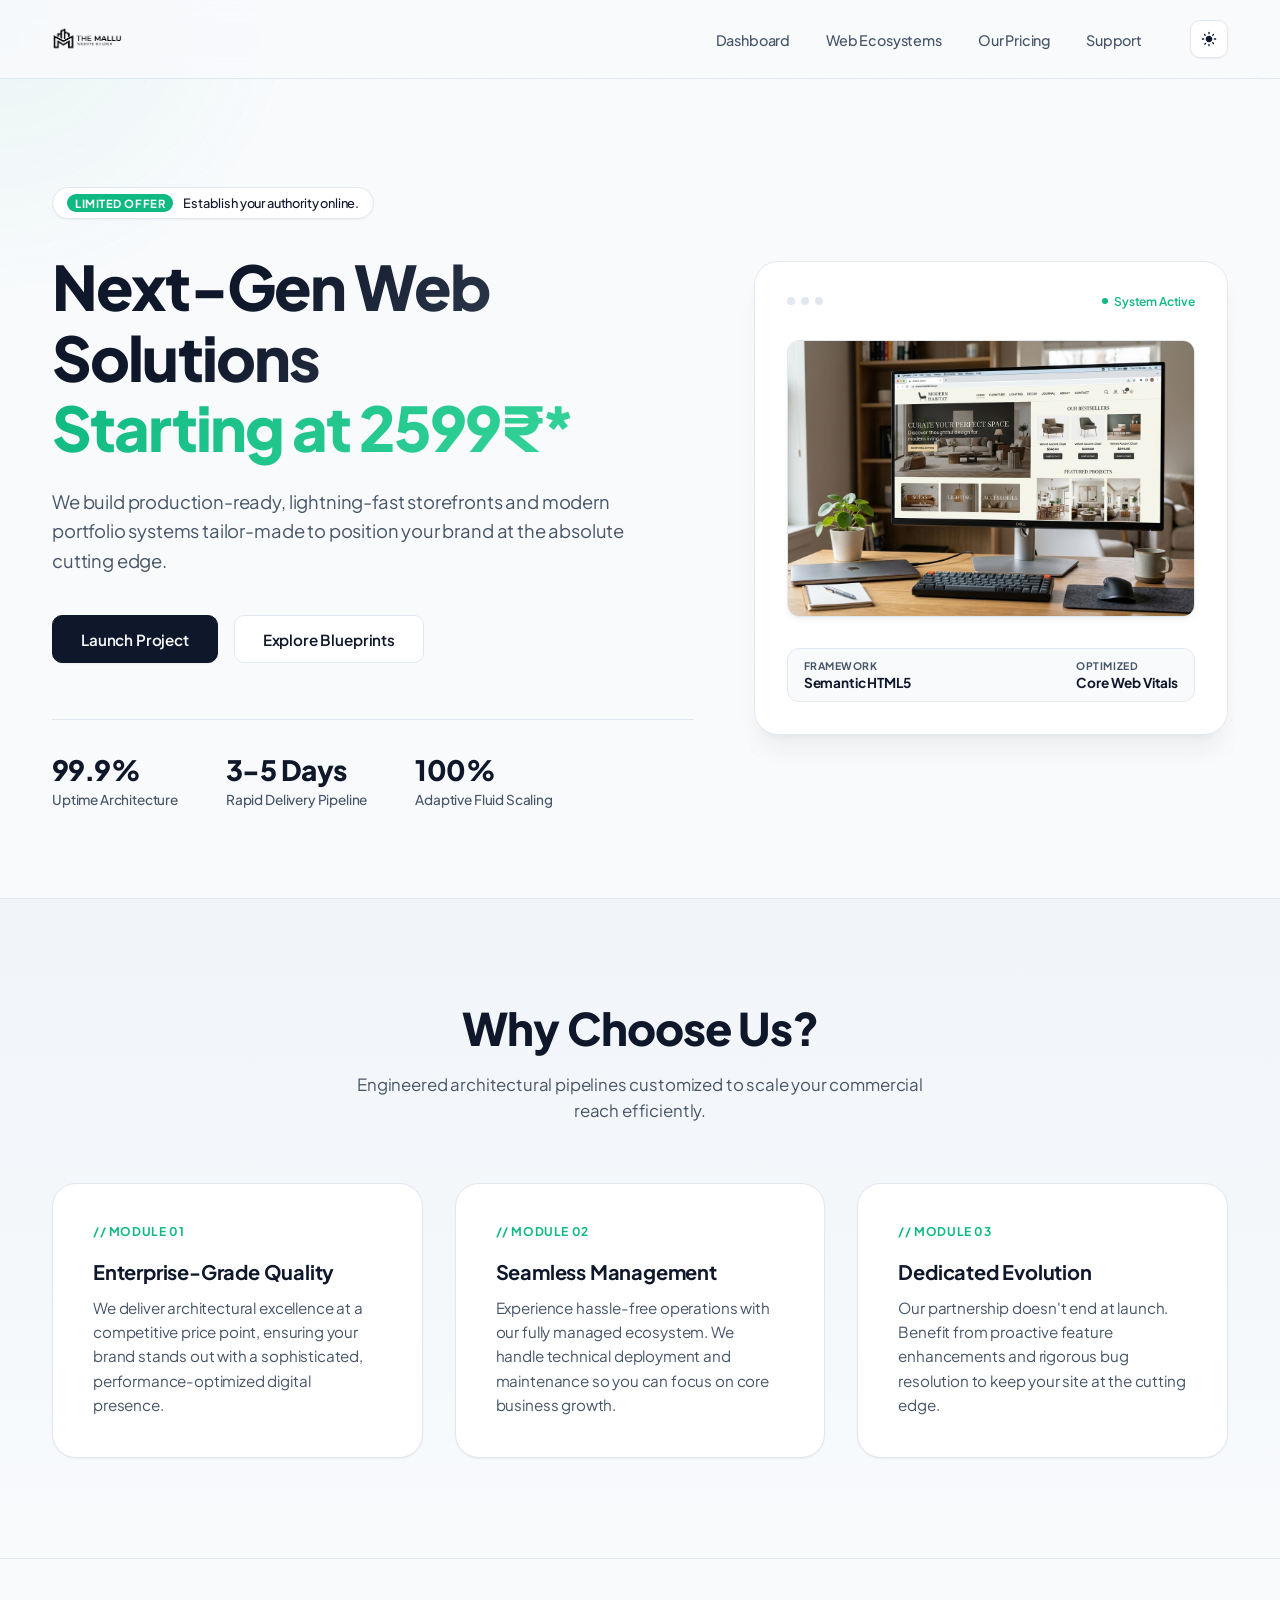
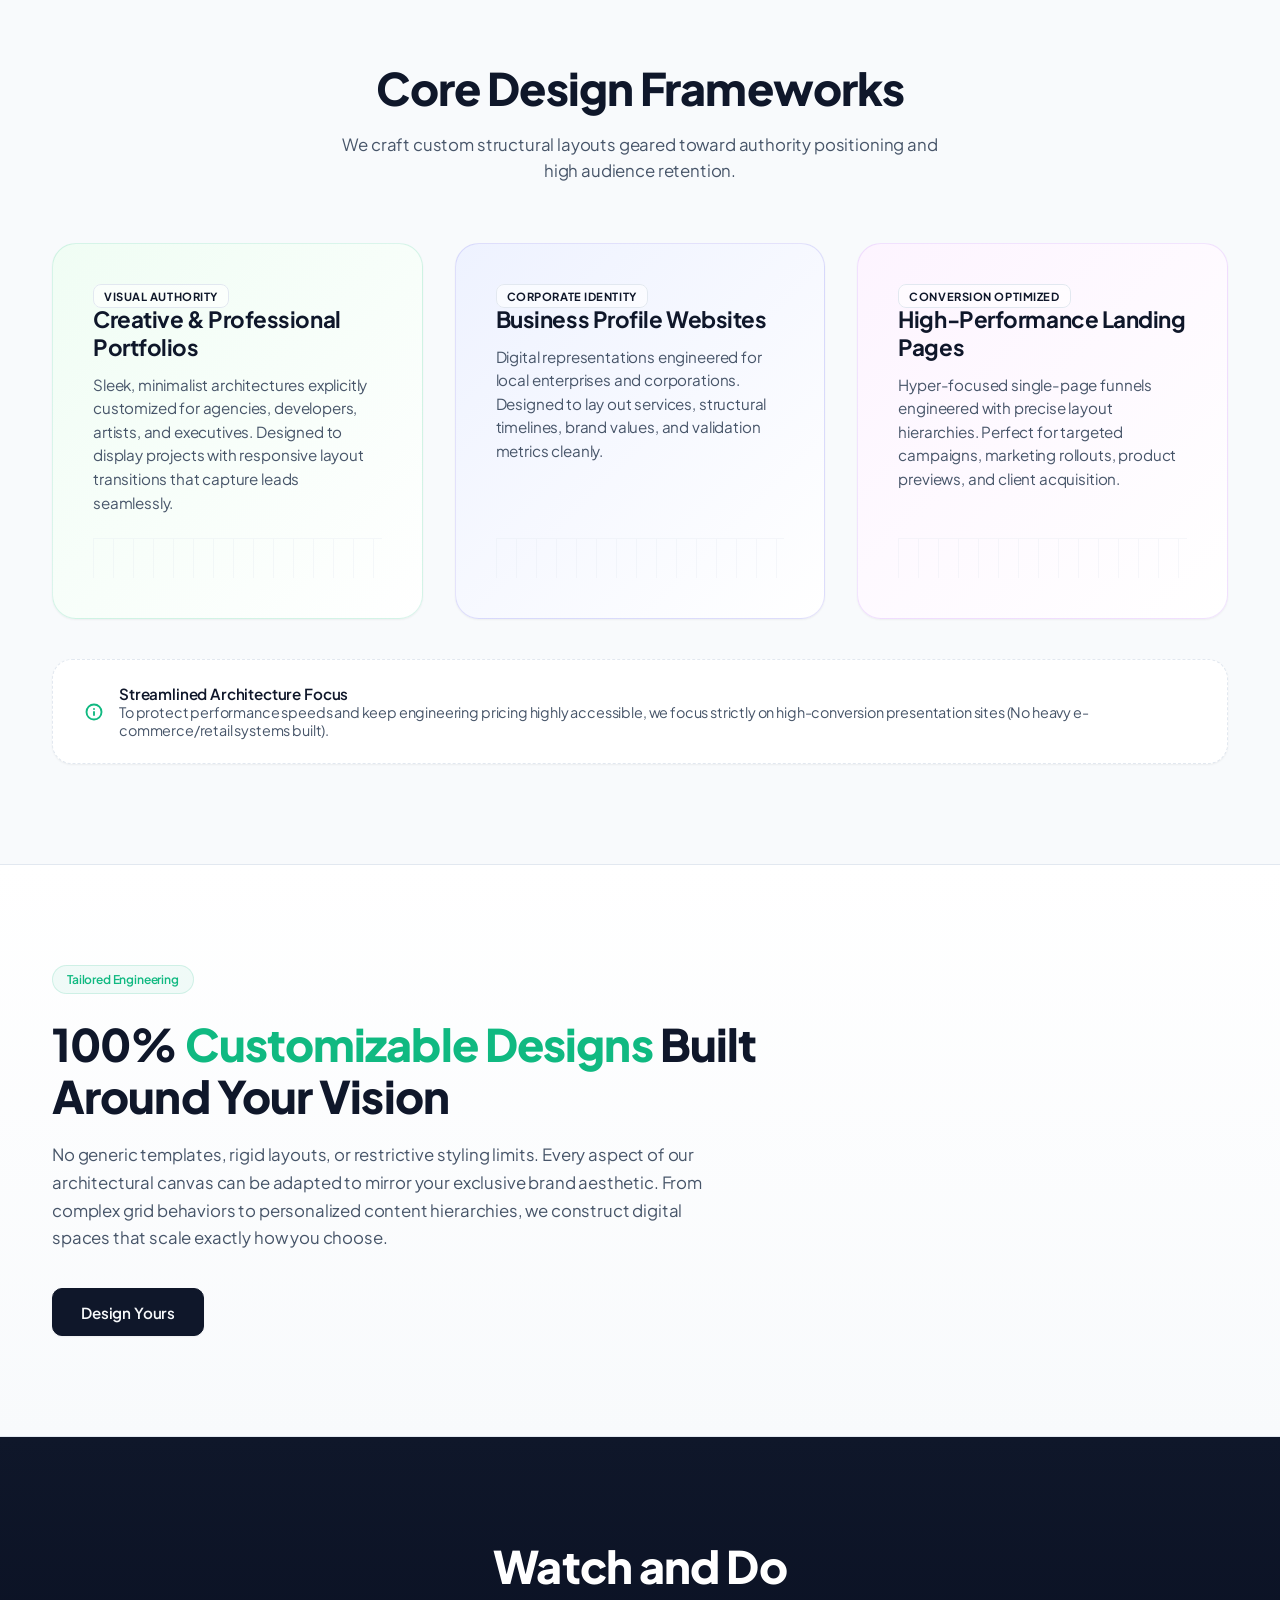
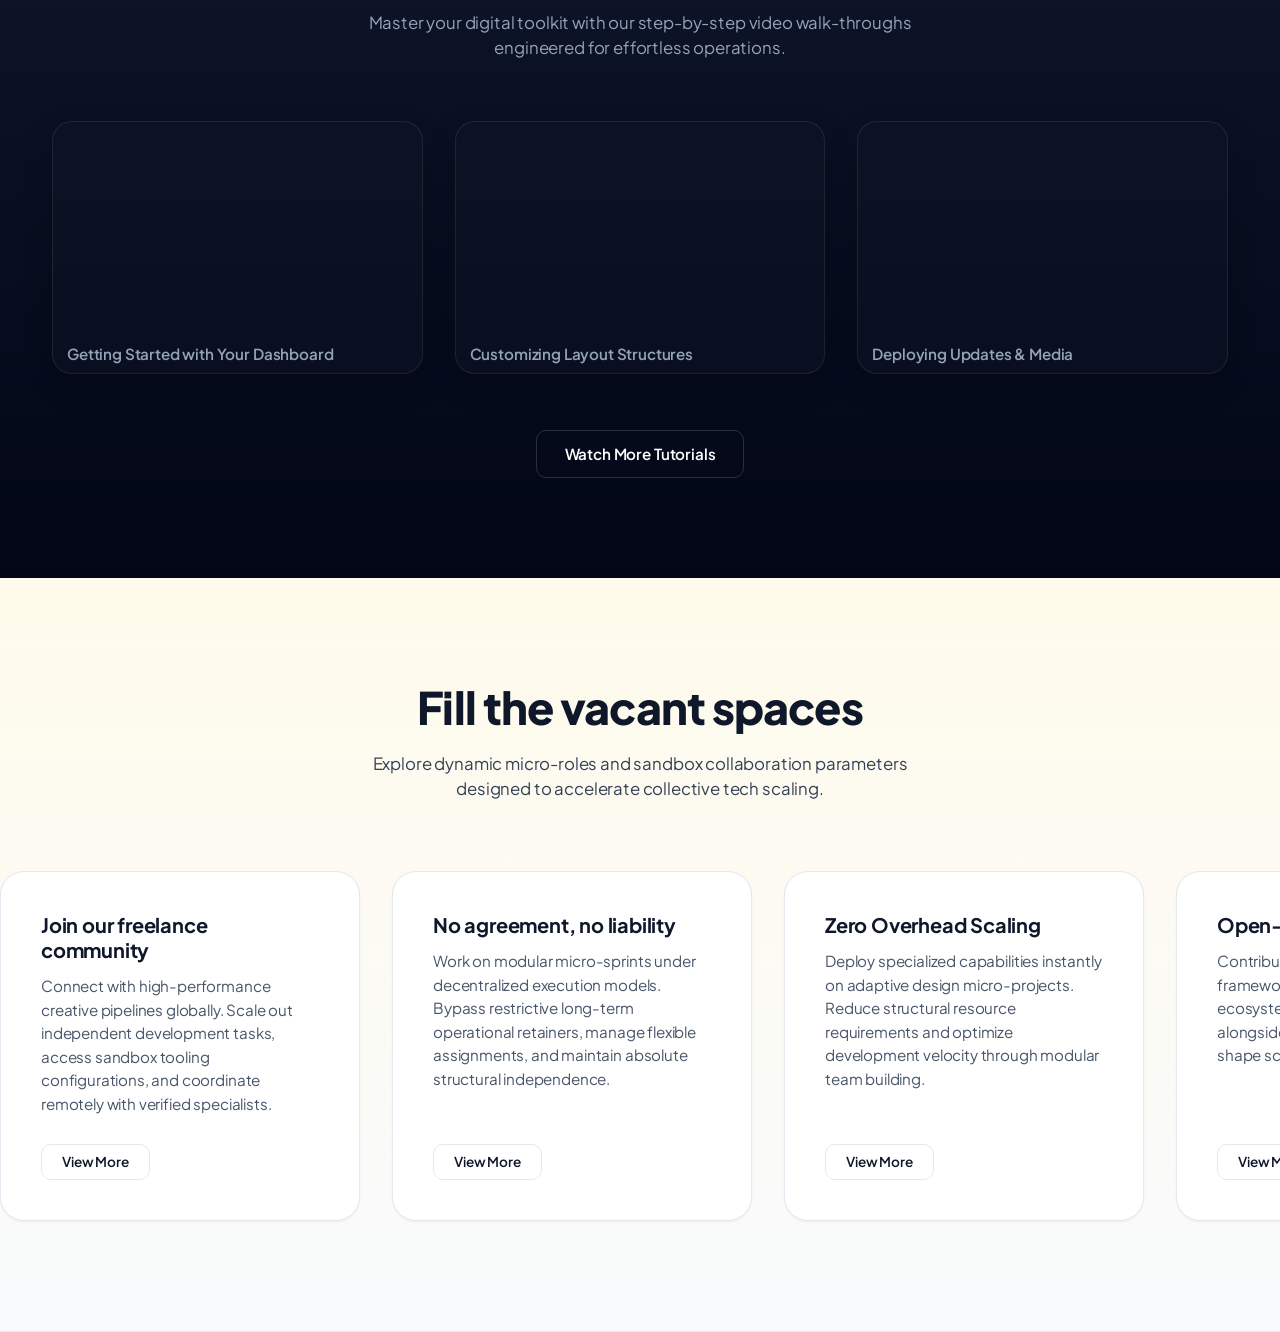
==== commit a00eb07a: "Add files via upload" ====
--- a/index.html
+++ b/index.html
@@ -15,13 +15,12 @@
             --border: #e2e8f0;
             --border-hover: #cbd5e1;
             --accent: #0f172a;
-            --accent-glow: rgba(16, 185, 129, 0.08);
+            --accent-glow: rgba(16, 185, 129, 0.06);
             --primary: #10b981;
             --primary-hover: #059669;
-            --nav-bg: rgba(248, 250, 252, 0.8);
+            --nav-bg: rgba(248, 250, 252, 0.85);
             --grid-color: rgba(15, 23, 42, 0.03);
 
-            /* Theme Specific Context Backgrounds */
             --bg-whychooseus: linear-gradient(180deg, #f1f5f9 0%, #f8fafc 100%);
             --bg-portfolio: linear-gradient(135deg, #f0fdf4 0%, #ffffff 100%);
             --bg-business: linear-gradient(135deg, #eef2ff 0%, #ffffff 100%);
@@ -35,7 +34,6 @@
             --border-business: rgba(79, 70, 229, 0.15);
             --border-landing: rgba(168, 85, 247, 0.15);
             
-            /* Announcement Variable Configuration Matrices */
             --bg-announce: linear-gradient(135deg, #ffffff 0%, #fffbeb 100%);
             --text-announce: #0f172a;
             --sub-announce: #475569;
@@ -55,13 +53,12 @@
             --border: rgba(31, 41, 55, 0.6);
             --border-hover: rgba(55, 65, 81, 0.8);
             --accent: #ffffff;
-            --accent-glow: rgba(16, 185, 129, 0.12);
+            --accent-glow: rgba(16, 185, 129, 0.1);
             --primary: #10b981;
             --primary-hover: #34d399;
-            --nav-bg: rgba(3, 7, 18, 0.8);
+            --nav-bg: rgba(3, 7, 18, 0.85);
             --grid-color: rgba(255, 255, 255, 0.015);
 
-            /* Optimized Premium Dark Theme Context Backgrounds */
             --bg-whychooseus: linear-gradient(180deg, #090d16 0%, #030712 100%);
             --bg-portfolio: linear-gradient(135deg, rgba(4, 47, 36, 0.15) 0%, #0b0f19 100%);
             --bg-business: linear-gradient(135deg, rgba(23, 37, 84, 0.15) 0%, #0b0f19 100%);
@@ -75,7 +72,6 @@
             --border-business: rgba(129, 140, 248, 0.1);
             --border-landing: rgba(192, 132, 252, 0.1);
             
-            /* Optimized Announcement Grid Overrides */
             --bg-announce: linear-gradient(135deg, #0d0b18 0%, #030712 100%);
             --text-announce: #f9fafb;
             --sub-announce: #9ca3af;
@@ -104,7 +100,6 @@
             position: relative;
         }
 
-        /* Modernized Micro Dot Matrix Backdrop Architecture */
         body::before {
             content: '';
             position: absolute;
@@ -117,57 +112,50 @@
 
         .glow-aura {
             position: fixed;
-            width: 500px;
-            height: 500px;
-            background: radial-gradient(circle, var(--accent-glow) 0%, transparent 75%);
+            width: 600px;
+            height: 600px;
+            background: radial-gradient(circle, var(--accent-glow) 0%, transparent 70%);
             top: 0; left: 0;
             transform: translate(-50%, -50%);
             pointer-events: none;
             z-index: -1;
-            mix-blend-mode: normal;
-            opacity: 1;
-            transition: opacity 0.3s ease;
         }
 
         .container { max-width: 1240px; margin: 0 auto; padding: 0 2rem; }
 
-        /* --- Header Navigation Navigation --- */
+        /* --- Normal Header Navigation Architecture --- */
         header {
             position: sticky;
-            top: 20px;
+            top: 0;
             z-index: 1000;
             background: var(--nav-bg);
-            backdrop-filter: blur(16px);
-            -webkit-backdrop-filter: blur(16px);
-            border: 1px solid var(--border);
-            border-radius: 20px;
-            margin: 0 auto;
-            max-width: 1176px;
-            width: calc(100% - 4rem);
-            padding: 0.75rem 1.5rem;
-            box-shadow: var(--shadow-sm);
+            backdrop-filter: blur(12px);
+            -webkit-backdrop-filter: blur(12px);
+            border-bottom: 1px solid var(--border);
+            width: 100%;
+            padding: 1.25rem 0;
             transition: all 0.3s ease;
         }
 
-        nav { display: flex; justify-content: space-between; align-items: center; }
+        nav { display: flex; justify-content: space-between; align-items: center; position: relative; }
 
         .brand { display: flex; align-items: center; text-decoration: none; transition: opacity 0.2s; }
         .brand:hover { opacity: 0.85; }
-        .logo-img { height: 28px; width: auto; display: block; }
+        .logo-img { height: 26px; width: auto; display: block; }
         [data-theme='dark'] .logo-img { filter: invert(1) brightness(2); }
 
-        .nav-links { display: flex; gap: 2.5rem; align-items: center; }
+        .nav-menu { display: flex; align-items: center; gap: 3rem; }
+        .nav-links { display: flex; gap: 2.25rem; align-items: center; list-style: none; }
         .nav-links a {
             text-decoration: none;
             color: var(--sub-text);
             font-size: 0.9rem;
             font-weight: 500;
-            transition: color 0.2s ease, transform 0.2s ease;
-            position: relative;
+            transition: color 0.2s ease;
         }
         .nav-links a:hover { color: var(--text); }
         
-        .nav-actions { display: flex; align-items: center; gap: 0.75rem; }
+        .nav-actions { display: flex; align-items: center; gap: 1rem; }
 
         .theme-toggle-btn {
             background: var(--surface);
@@ -175,7 +163,7 @@
             color: var(--text);
             width: 38px;
             height: 38px;
-            border-radius: 12px;
+            border-radius: 10px;
             cursor: pointer;
             display: flex;
             align-items: center;
@@ -194,121 +182,175 @@
 
         .menu-toggle {
             display: none;
-            background: var(--accent);
-            color: var(--bg);
-            border: none;
+            background: transparent;
+            border: 1px solid var(--border);
+            color: var(--text);
             width: 38px;
             height: 38px;
             cursor: pointer;
-            border-radius: 12px;
+            border-radius: 10px;
             align-items: center;
             justify-content: center;
-            transition: transform 0.2s, opacity 0.2s;
-        }
-        .menu-toggle:hover { opacity: 0.9; transform: translateY(-1px); }
+        }
         .menu-toggle svg { width: 16px; height: 16px; fill: currentColor; }
 
-        /* --- Advanced Hero Section Layout --- */
-        .hero { 
-            padding: clamp(80px, 14vh, 160px) 0 clamp(60px, 10vh, 120px); 
-            display: grid; 
-            grid-template-columns: 1.1fr 0.9fr; 
-            gap: 80px; 
+        /* --- Reengineered Ultra-Professional Hero Section --- */
+        .hero-section {
+            padding: clamp(80px, 12vh, 140px) 0 clamp(60px, 10vh, 120px);
+            position: relative;
+        }
+
+        .hero-grid {
+            display: grid;
+            grid-template-columns: 1.15fr 0.85fr;
+            gap: 60px;
             align-items: center;
         }
 
         .hero-content { position: relative; }
 
-        .badge {
+        .hero-announcement {
             display: inline-flex;
             align-items: center;
-            gap: 8px;
+            gap: 10px;
             padding: 6px 14px;
             background: var(--surface);
-            color: var(--text);
             border: 1px solid var(--border);
             border-radius: 100px;
-            font-size: 0.75rem;
-            font-weight: 600;
-            letter-spacing: 0.01em;
-            margin-bottom: 1.75rem;
+            font-size: 0.8rem;
+            font-weight: 500;
+            color: var(--text);
+            margin-bottom: 2rem;
             box-shadow: var(--shadow-sm);
         }
-        .badge::before {
-            content: '';
-            width: 6px; height: 6px;
+
+        .hero-announcement .pill {
             background: var(--primary);
-            border-radius: 50%;
-            display: inline-block;
-        }
-
-        .hero-content h1 { 
-            font-size: clamp(2.8rem, 5vw, 4.2rem); 
-            line-height: 1.1; 
-            font-weight: 800; 
-            letter-spacing: -0.03em; 
-            margin-bottom: 1.5rem; 
-        }
-
-        .hero-content h1 span { 
+            color: #ffffff;
+            padding: 2px 8px;
+            border-radius: 100px;
+            font-size: 0.7rem;
+            font-weight: 700;
+            text-transform: uppercase;
+            letter-spacing: 0.05em;
+        }
+
+        .hero-content h1 {
+            font-size: clamp(2.8rem, 4.8vw, 4rem);
+            line-height: 1.15;
+            font-weight: 800;
+            letter-spacing: -0.03em;
+            color: var(--text);
+            margin-bottom: 1.5rem;
+        }
+
+        .hero-content h1 span {
+            display: block;
+            background: linear-gradient(135deg, var(--text) 30%, var(--sub-text) 100%);
+            -webkit-background-clip: text;
+            -webkit-text-fill-color: transparent;
+        }
+        [data-theme='dark'] .hero-content h1 span {
+            background: linear-gradient(135deg, #ffffff 40%, #94a3b8 100%);
+            -webkit-background-clip: text;
+            -webkit-text-fill-color: transparent;
+        }
+
+        .hero-content h1 em {
+            font-style: normal;
             color: var(--primary);
             background: linear-gradient(135deg, var(--primary) 0%, #34d399 100%);
             -webkit-background-clip: text;
             -webkit-text-fill-color: transparent;
         }
 
-        .hero-content p { 
-            font-size: 1.1rem; 
-            color: var(--sub-text); 
-            max-width: 540px; 
-            margin-bottom: 2.5rem; 
+        .hero-content p {
+            font-size: 1.15rem;
+            color: var(--sub-text);
             line-height: 1.6;
-        }
-
-        .cta-group { display: flex; gap: 0.85rem; align-items: center; flex-wrap: wrap; }
+            margin-bottom: 2.5rem;
+            max-width: 580px;
+        }
+
+        .cta-group { display: flex; gap: 1rem; align-items: center; flex-wrap: wrap; }
 
         .btn { 
             padding: 0.85rem 1.75rem; 
             font-weight: 600; 
             font-size: 0.95rem; 
-            border-radius: 12px; 
+            border-radius: 10px; 
             cursor: pointer; 
             transition: all 0.2s cubic-bezier(0.16, 1, 0.3, 1); 
             text-decoration: none; 
             display: inline-flex; 
             align-items: center;
             justify-content: center;
-            box-shadow: var(--shadow-sm);
-        }
-
-        .btn-primary { background: var(--accent); color: var(--bg); border: 1px solid var(--accent); }
-        .btn-primary:hover { opacity: 0.9; transform: translateY(-2px); box-shadow: var(--shadow-md); }
+        }
+
+        .btn-primary { background: var(--accent); color: var(--bg); border: 1px solid var(--accent); box-shadow: var(--shadow-sm); }
+        .btn-primary:hover { opacity: 0.9; transform: translateY(-1px); box-shadow: var(--shadow-md); }
         .btn-outline { border: 1px solid var(--border); color: var(--text); background: var(--surface); }
-        .btn-outline:hover { background: var(--bg); border-color: var(--border-hover); transform: translateY(-2px); box-shadow: var(--shadow-md); }
-
-        .hero-visual { display: flex; justify-content: flex-end; position: relative; }
-        .showcase-wrapper {
+        .btn-outline:hover { background: var(--bg); border-color: var(--border-hover); transform: translateY(-1px); }
+
+        .hero-metrics {
+            margin-top: 3.5rem;
+            padding-top: 2rem;
+            border-top: 1px solid var(--border);
+            display: flex;
+            gap: 3rem;
+        }
+
+        .metric-item { display: flex; flex-direction: column; gap: 4px; }
+        .metric-value { font-size: 1.75rem; font-weight: 800; color: var(--text); letter-spacing: -0.02em; }
+        .metric-label { font-size: 0.85rem; color: var(--sub-text); font-weight: 500; }
+
+        /* Hero Right Architecture Graphic Presentation */
+        .hero-visual { position: relative; width: 100%; display: flex; justify-content: center; }
+        
+        .architecture-canvas {
             position: relative;
+            width: 100%;
+            max-width: 480px;
+            aspect-ratio: 1 / 1;
             background: var(--surface);
-            padding: 12px;
-            border-radius: 28px;
             border: 1px solid var(--border);
+            border-radius: 24px;
+            padding: 2rem;
             box-shadow: var(--shadow-lg);
-            transition: transform 0.3s ease;
-        }
-        .showcase-wrapper:hover {
-            transform: scale(1.01);
-        }
-        .mockup-img { 
-            width: 100%; 
-            max-width: 540px; 
-            height: auto; 
-            border-radius: 18px; 
+            display: flex;
+            flex-direction: column;
+            justify-content: space-between;
+            overflow: hidden;
+        }
+
+        .canvas-header { display: flex; justify-content: space-between; align-items: center; }
+        .canvas-dots { display: flex; gap: 6px; }
+        .canvas-dots span { width: 8px; height: 8px; border-radius: 50%; background: var(--border); }
+        .canvas-status { font-size: 0.75rem; font-weight: 600; color: var(--primary); display: flex; align-items: center; gap: 6px; }
+        .canvas-status::before { content: ''; width: 6px; height: 6px; background: var(--primary); border-radius: 50%; }
+
+        .canvas-mockup {
+            width: 100%;
+            height: auto;
+            border-radius: 12px;
+            border: 1px solid var(--border);
             display: block;
+            box-shadow: var(--shadow-md);
+        }
+
+        .canvas-footer {
+            display: flex;
+            justify-content: space-between;
+            background: var(--bg);
             border: 1px solid var(--border);
-        }
-
-        /* --- Bento-Inspired Features Section --- */
+            border-radius: 12px;
+            padding: 10px 16px;
+        }
+        .canvas-footer-item { display: flex; flex-direction: column; gap: 2px; }
+        .canvas-footer-item span:first-child { font-size: 0.65rem; text-transform: uppercase; color: var(--sub-text); font-weight: 700; letter-spacing: 0.05em; }
+        .canvas-footer-item span:last-child { font-size: 0.85rem; color: var(--text); font-weight: 700; }
+
+        /* --- Bento Features Section --- */
         .why-choose-us {
             padding: 100px 0;
             border-top: 1px solid var(--border);
@@ -378,7 +420,7 @@
             line-height: 1.6;
         }
 
-        /* --- Design Frameworks / Bento Grid Setup --- */
+        /* --- Design Frameworks Layout --- */
         .solutions-section {
             padding: 100px 0;
             background-color: var(--bg);
@@ -483,7 +525,7 @@
             color: var(--sub-text);
         }
 
-        /* --- Customizable Canvas Branding --- */
+        /* --- Customizable Canvas Section --- */
         .customizable-section {
             padding: 100px 0;
             background: var(--bg-customizable);
@@ -782,65 +824,6 @@
             flex-wrap: wrap;
             gap: 15px;
         }
-
-        /* --- Premium Mobile Glassmorphic Overlay Menu --- */
-        .mobile-slider {
-            position: fixed; 
-            top: 0; 
-            right: -100%; 
-            width: 100%; 
-            max-width: 400px; 
-            height: 100vh;
-            background: rgba(11, 15, 25, 0.85); 
-            backdrop-filter: blur(20px);
-            -webkit-backdrop-filter: blur(20px);
-            border-left: 1px solid rgba(255, 255, 255, 0.08); 
-            z-index: 2000;
-            padding: 40px; 
-            display: flex; 
-            flex-direction: column; 
-            transition: right 0.4s cubic-bezier(0.16, 1, 0.3, 1);
-        }
-        [data-theme='light'] .mobile-slider {
-            background: rgba(255, 255, 255, 0.9);
-            border-left: 1px solid rgba(0, 0, 0, 0.06);
-        }
-        .mobile-slider.active { right: 0; }
-        
-        .slider-close { 
-            align-self: flex-end; 
-            background: none; 
-            border: none; 
-            color: var(--text); 
-            font-size: 2rem; 
-            font-weight: 300;
-            cursor: pointer; 
-            margin-bottom: 3rem; 
-            line-height: 1;
-            width: 36px; height: 36px;
-            display: flex; align-items: center; justify-content: center;
-            border-radius: 50%;
-            transition: background 0.2s;
-        }
-        .slider-close:hover { background: rgba(255,255,255,0.05); }
-        [data-theme='light'] .slider-close:hover { background: rgba(0,0,0,0.05); }
-        
-        .mobile-nav-links { display: flex; flex-direction: column; gap: 1.75rem; margin-bottom: auto; }
-        .mobile-nav-links a { 
-            text-decoration: none; 
-            color: var(--text); 
-            font-size: 1.35rem; 
-            font-weight: 600; 
-            letter-spacing: -0.02em;
-            padding-bottom: 0.5rem;
-            border-bottom: 1px solid rgba(255,255,255,0.05);
-            transition: color 0.2s;
-        }
-        [data-theme='light'] .mobile-nav-links a { border-bottom-color: rgba(0,0,0,0.04); }
-        .mobile-nav-links a:hover { color: var(--primary); }
-
-        .overlay { position: fixed; top: 0; left: 0; width: 100vw; height: 100vh; background: rgba(3, 7, 18, 0.3); display: none; z-index: 1500; backdrop-filter: blur(4px); -webkit-backdrop-filter: blur(4px); }
-        .overlay.active { display: block; }
 
         /* --- Privacy Content Popup Tray --- */
         #privacy-popup {
@@ -874,7 +857,7 @@
         .btn-ignore { background: transparent; color: var(--text); border: 1px solid var(--border); }
         .btn-ignore:hover { background: var(--bg); }
 
-        /* --- Program Acquisition Modal Grid Setup --- */
+        /* --- Program Acquisition Modal --- */
         .announcement-overlay {
             position: fixed;
             inset: 0;
@@ -953,16 +936,33 @@
         .btn-announce:hover { opacity: 0.95; transform: translateY(-1px); }
         [data-theme='dark'] .btn-announce { background: linear-gradient(135deg, #fef08a 0%, #facc15 100%); color: #030712; border: none; }
 
-        /* --- Complete Responsive Optimization Structure --- */
+        /* --- Pure CSS Toggle & Adaptive Layout Media Rules --- */
         @media (max-width: 1024px) {
-            header { width: calc(100% - 2rem); padding: 0.6rem 1.25rem; }
-            .hero { grid-template-columns: 1fr; text-align: center; padding: 60px 0; gap: 40px; }
-            .hero-content p { margin-left: auto; margin-right: auto; }
+            .nav-menu {
+                display: none;
+                position: absolute;
+                top: 100%;
+                left: 0;
+                width: 100%;
+                background: var(--surface);
+                border-bottom: 1px solid var(--border);
+                padding: 1.5rem;
+                flex-direction: column;
+                align-items: flex-start;
+                gap: 1.5rem;
+                box-shadow: var(--shadow-md);
+            }
+            .nav-menu.active { display: flex; }
+            .nav-links { flex-direction: column; align-items: flex-start; width: 100%; gap: 1rem; }
+            .nav-actions { width: 100%; justify-content: space-between; padding-top: 1rem; border-top: 1px solid var(--border); }
+            .menu-toggle { display: flex; }
+
+            .hero-grid { grid-template-columns: 1fr; text-align: center; gap: 40px; }
+            .hero-content p { margin: 0 auto 2rem; }
             .cta-group { justify-content: center; }
-            .hero-visual { justify-content: center; } 
-            .nav-links { display: none; }
-            .menu-toggle { display: flex; }
-            
+            .hero-metrics { justify-content: center; gap: 2rem; }
+            .hero-visual { order: -1; }
+
             .solutions-section, .tutorials-section, .why-choose-us, .customizable-section, .vacancies-section, .faq-section { padding: 60px 0; }
             .solutions-section .container, .tutorials-section .container { padding: 0 0 0 1.5rem; }
             .solutions-section .section-header, .tutorials-section .section-header { padding-right: 1.5rem; margin-bottom: 30px; text-align: left; }
@@ -974,7 +974,6 @@
                 gap: 1.25rem;
                 padding: 4px 1.5rem 24px 0;
                 scroll-snap-type: x mandatory;
-                -webkit-overflow-scrolling: touch;
                 scrollbar-width: none;
             }
             .solutions-grid::-webkit-scrollbar, .tutorials-grid::-webkit-scrollbar { display: none; }
@@ -1000,6 +999,7 @@
             .footer-brand { grid-column: span 1; }
             .container { padding: 0 1.25rem; }
             .announcement-card { padding: 2.25rem 1.5rem; }
+            .hero-metrics { flex-direction: column; gap: 1.5rem; align-items: center; }
         }
     </style>
 </head>
@@ -1017,41 +1017,34 @@
     </div>
 
     <header>
-        <div class="container" style="padding: 0;">
+        <div class="container">
             <nav>
                 <a href="/" class="brand">
                     <img src="mallulogo.png" alt="The Mallu Logo" class="logo-img">
                 </a>
-                <div class="nav-links">
-                    <a href="#features">Dashboard</a>
-                    <a href="#solutions">Web Ecosystems</a>
-                    <a href="#templates">Our Pricing</a>
-                    <a href="#enterprise">Support</a>
+                
+                <div class="nav-menu" id="navMenu">
+                    <ul class="nav-links">
+                        <li><a href="#features" onclick="closeMenu()">Dashboard</a></li>
+                        <li><a href="#solutions" onclick="closeMenu()">Web Ecosystems</a></li>
+                        <li><a href="#templates" onclick="closeMenu()">Our Pricing</a></li>
+                        <li><a href="#enterprise" onclick="closeMenu()">Support</a></li>
+                    </ul>
+                    
+                    <div class="nav-actions">
+                        <button class="theme-toggle-btn" onclick="toggleTheme()" aria-label="Toggle theme">
+                            <svg class="sun-icon" viewBox="0 0 24 24"><path d="M12 7c-2.76 0-5 2.24-5 5s2.24 5 5 5 5-2.24 5-5-2.24-5-5-5zM2 13h2c.55 0 1-.45 1-1s-.45-1-1-1H2c-.55 0-1 .45-1 1s.45 1 1 1zm18 0h2c.55 0 1-.45 1-1s-.45-1-1-1h-2c-.55 0-1 .45-1 1s.45 1 1 1zM11 2v2c0 .55.45 1 1 1s1-.45 1-1V2c0-.55-.45-1-1-1s-1 .45-1 1zm0 18v2c0 .55.45 1 1 1s1-.45 1-1v-2c0-.55-.45-1-1-1s-1 .45-1 1zM5.99 4.58c-.39-.39-1.03-.39-1.41 0s-.39 1.03 0 1.41l1.06 1.06c.39.39 1.03.39 1.41 0s.39-1.03 0-1.41L5.99 4.58zm12.37 12.37c-.39-.39-1.03-.39-1.41 0s-.39 1.03 0 1.41l1.06 1.06c.39.39 1.03.39 1.41 0s.39-1.03 0-1.41l-1.06-1.06zm1.06-12.37c-.39-.39-1.03-.39-1.41 0l-1.06 1.06c-.39.39-.39 1.03 0 1.41s1.03.39 1.41 0l1.06-1.06c.39-.38.39-1.02 0-1.41zM5.99 18.01l-1.06 1.06c-.39.39-.39 1.03 0 1.41s1.03.39 1.41 0l1.06-1.06c.39-.39.39-1.03 0-1.41s-1.02-.39-1.41 0z"/></svg>
+                            <svg class="moon-icon" viewBox="0 0 24 24"><path d="M12.3 22c5.36 0 9.7-4.34 9.7-9.7 0-2.5-.95-4.78-2.52-6.5-.42-.46-1.12-.27-1.28.33-.87 3.32-3.88 5.77-7.46 5.77-2.6 0-4.94-1.3-6.4-3.3-.34-.47-.98-.41-1.29.11C2.46 10.42 2 11.91 2 13.5 2 18.16 5.84 22 12.3 22z"/></svg>
+                        </button>
+                    </div>
                 </div>
-                <div class="nav-actions">
-                    <button class="theme-toggle-btn" onclick="toggleTheme()" aria-label="Toggle layout engine theme">
-                        <svg class="sun-icon" viewBox="0 0 24 24"><path d="M12 7c-2.76 0-5 2.24-5 5s2.24 5 5 5 5-2.24 5-5-2.24-5-5-5zM2 13h2c.55 0 1-.45 1-1s-.45-1-1-1H2c-.55 0-1 .45-1 1s.45 1 1 1zm18 0h2c.55 0 1-.45 1-1s-.45-1-1-1h-2c-.55 0-1 .45-1 1s.45 1 1 1zM11 2v2c0 .55.45 1 1 1s1-.45 1-1V2c0-.55-.45-1-1-1s-1 .45-1 1zm0 18v2c0 .55.45 1 1 1s1-.45 1-1v-2c0-.55-.45-1-1-1s-1 .45-1 1zM5.99 4.58c-.39-.39-1.03-.39-1.41 0s-.39 1.03 0 1.41l1.06 1.06c.39.39 1.03.39 1.41 0s.39-1.03 0-1.41L5.99 4.58zm12.37 12.37c-.39-.39-1.03-.39-1.41 0s-.39 1.03 0 1.41l1.06 1.06c.39.39 1.03.39 1.41 0s.39-1.03 0-1.41l-1.06-1.06zm1.06-12.37c-.39-.39-1.03-.39-1.41 0l-1.06 1.06c-.39.39-.39 1.03 0 1.41s1.03.39 1.41 0l1.06-1.06c.39-.38.39-1.02 0-1.41zM5.99 18.01l-1.06 1.06c-.39.39-.39 1.03 0 1.41s1.03.39 1.41 0l1.06-1.06c.39-.39.39-1.03 0-1.41s-1.02-.39-1.41 0z"/></svg>
-                        <svg class="moon-icon" viewBox="0 0 24 24"><path d="M12.3 22c5.36 0 9.7-4.34 9.7-9.7 0-2.5-.95-4.78-2.52-6.5-.42-.46-1.12-.27-1.28.33-.87 3.32-3.88 5.77-7.46 5.77-2.6 0-4.94-1.3-6.4-3.3-.34-.47-.98-.41-1.29.11C2.46 10.42 2 11.91 2 13.5 2 18.16 5.84 22 12.3 22z"/></svg>
-                    </button>
-                    <button class="menu-toggle" id="menuBtn" onclick="toggleSlider()">
-                        <svg viewBox="0 0 24 24"><path d="M3 18h18v-2H3v2zm0-5h18v-2H3v2zm0-7v2h18V6H3z"/></svg>
-                    </button>
-                </div>
+
+                <button class="menu-toggle" id="menuBtn" onclick="toggleMenu()" aria-label="Toggle navigation menu">
+                    <svg viewBox="0 0 24 24"><path d="M3 18h18v-2H3v2zm0-5h18v-2H3v2zm0-7v2h18V6H3z"/></svg>
+                </button>
             </nav>
         </div>
     </header>
-
-    <div class="overlay" id="overlay" onclick="toggleSlider()"></div>
-
-    <div class="mobile-slider" id="mobileSlider">
-        <button class="slider-close" onclick="toggleSlider()">&times;</button>
-        <div class="mobile-nav-links">
-            <a href="#features">Dashboard</a>
-            <a href="#solutions">Web Ecosystems</a>
-            <a href="#templates">Our Pricing</a>
-            <a href="#enterprise">Support</a>
-        </div>
-    </div>
 
     <div id="privacy-popup">
         <div class="privacy-text">
@@ -1064,25 +1057,64 @@
     </div>
 
     <main>
-        <div class="container">
-            <section class="hero">
-                <div class="hero-content">
-                    <div class="badge">Early Access Active</div>
-                    <h1>Grab your website just for <span>2599₹*</span></h1>
-                    <p>Establish your digital presence with precision. We deliver high-performance, fully responsive websites starting at just 2599₹.</p>
-                    <div class="cta-group">
-                        <a href="#" class="btn btn-primary">Let's Start</a>
-                        <a href="#" class="btn btn-outline">Templates</a>
+        <section class="hero-section">
+            <div class="container">
+                <div class="hero-grid">
+                    <div class="hero-content">
+                        <div class="hero-announcement">
+                            <span class="pill">Limited Offer</span> Establish your authority online.
+                        </div>
+                        <h1>
+                            <span>Next-Gen Web Solutions</span>
+                            <em>Starting at 2599₹*</em>
+                        </h1>
+                        <p>We build production-ready, lightning-fast storefronts and modern portfolio systems tailor-made to position your brand at the absolute cutting edge.</p>
+                        
+                        <div class="cta-group">
+                            <a href="#" class="btn btn-primary">Launch Project</a>
+                            <a href="#" class="btn btn-outline">Explore Blueprints</a>
+                        </div>
+
+                        <div class="hero-metrics">
+                            <div class="metric-item">
+                                <span class="metric-value">99.9%</span>
+                                <span class="metric-label">Uptime Architecture</span>
+                            </div>
+                            <div class="metric-item">
+                                <span class="metric-value">3-5 Days</span>
+                                <span class="metric-label">Rapid Delivery Pipeline</span>
+                            </div>
+                            <div class="metric-item">
+                                <span class="metric-value">100%</span>
+                                <span class="metric-label">Adaptive Fluid Scaling</span>
+                            </div>
+                        </div>
+                    </div>
+
+                    <div class="hero-visual">
+                        <div class="architecture-canvas">
+                            <div class="canvas-header">
+                                <div class="canvas-dots">
+                                    <span></span><span></span><span></span>
+                                </div>
+                                <div class="canvas-status">System Active</div>
+                            </div>
+                            <img src="hero-web.png" alt="Ecosystem Mockup Framework" class="canvas-mockup">
+                            <div class="canvas-footer">
+                                <div class="canvas-footer-item">
+                                    <span>Framework</span>
+                                    <span>Semantic HTML5</span>
+                                </div>
+                                <div class="canvas-footer-item">
+                                    <span>Optimized</span>
+                                    <span>Core Web Vitals</span>
+                                </div>
+                            </div>
+                        </div>
                     </div>
                 </div>
-                
-                <div class="hero-visual">
-                    <div class="showcase-wrapper">
-                        <img src="hero-web.png" alt="Website Showcase Architecture" class="mockup-img">
-                    </div>
-                </div>
-            </section>
-        </div>
+            </div>
+        </section>
 
         <section id="features" class="why-choose-us">
             <div class="container">
@@ -1256,127 +1288,4 @@
                         <p>Deploy specialized capabilities instantly on adaptive design micro-projects. Reduce structural resource requirements and optimize development velocity through modular team building.</p>
                         <a href="#" class="btn btn-outline">View More</a>
                     </div>
-                    <div class="vacancy-card">
-                        <h3>Open-Source Matrix</h3>
-                        <p>Contribute core architectural framework variations directly to the ecosystem repository. Collaborate alongside top-tier UI developers to shape scalable digital experiences.</p>
-                        <a href="#" class="btn btn-outline">View More</a>
-                    </div>
-                    <div class="vacancy-card">
-                        <h3>Creative Frontier Access</h3>
-                        <p>Bypass legacy corporate deployment bottlenecks. Test early-alpha interface structures and experiment with glassmorphic layouts inside production environments.</p>
-                        <a href="#" class="btn btn-outline">View More</a>
-                    </div>
-                </div>
-            </div>
-        </section>
-
-        <section class="faq-section">
-            <div class="container">
-                <div class="section-header">
-                    <h2 class="section-title">Frequently Asked Questions</h2>
-                </div>
-                <div class="faq-container">
-                    <details class="faq-item">
-                        <summary>What is included in the base pricing?</summary>
-                        <div class="faq-content">The base package includes a fully responsive design, secure hosting setup, SSL certification, and basic SEO optimization to get your business online quickly.</div>
-                    </details>
-                    <details class="faq-item">
-                        <summary>How fast can my website be live?</summary>
-                        <div class="faq-content">Standard professional websites are typically deployed within 3 to 5 business days once all content and requirements are finalized.</div>
-                    </details>
-                    <details class="faq-item">
-                        <summary>Can I update the content myself?</summary>
-                        <div class="faq-content">Yes, we provide a streamlined management interface that allows you to update text and images easily without needing any technical knowledge.</div>
-                    </details>
-                    <details class="faq-item">
-                        <summary>Is hosting included in the 2599₹ starting price?</summary>
-                        <div class="faq-content">The starting price covers the professional build and deployment. Hosting plans are available as monthly or annual subscriptions depending on your traffic needs.</div>
-                    </details>
-                    <details class="faq-item">
-                        <summary>Will my website work on mobile devices?</summary>
-                        <div class="faq-content">Every project we build is mobile-responsive by default, ensuring a perfect user experience across smartphones, tablets, and desktops.</div>
-                    </details>
-                </div>
-                <div class="faq-footer">
-                    <a href="support.html" class="btn btn-outline">View More Help</a>
-                </div>
-            </div>
-        </section>
-    </main>
-
-    <footer>
-        <div class="container">
-            <div class="payment-strip">
-                <p>SUPPORTED CLEARING NETWORKS</p>
-                <div class="payment-icons">
-                    <span>UPI</span>
-                    <span>VISA</span>
-                    <span>MASTERCARD</span>
-                    <span>RUPAY</span>
-                </div>
-            </div>
-
-            <div class="footer-grid">
-                <div class="footer-brand">
-                    <a href="/" class="brand">
-                        <img src="mallulogo.png" alt="The Mallu Logo" class="logo-img">
-                    </a>
-                    <p>High-performance web architecture engineered for the modern digital era. Built in Kerala, scaled for the world.</p>
-                </div>
-
-                <div class="footer-links">
-                    <h4>Resources</h4>
-                    <ul>
-                        <li><a href="#templates">Templates</a></li>
-                        <li><a href="#pricing">Pricing</a></li>
-                        <li><a href="support.html">Support</a></li>
-                        <li><a href="#features">Dashboard</a></li>
-                    </ul>
-                </div>
-
-                <div class="footer-links">
-                    <h4>Legal</h4>
-                    <ul>
-                        <li><a href="#">Privacy Policy</a></li>
-                        <li><a href="#">Terms of Service</a></li>
-                        <li><a href="#">Cookie Policy</a></li>
-                        <li><a href="#">Refund Policy</a></li>
-                    </ul>
-                </div>
-
-                <div class="footer-links">
-                    <h4>Collab</h4>
-                    <ul>
-                        <li><a href="#">Advertise with us</a></li>
-                        <li><a href="#">SEO Outsource</a></li>
-                        <li><a href="#">Marketing</a></li>
-                        <li><a href="#">Campaigns</a></li>
-                    </ul>
-                </div>
-
-                <div class="footer-links">
-                    <h4>Community</h4>
-                    <ul>
-                        <li><a href="#">Developers</a></li>
-                        <li><a href="#">Clients</a></li>
-                        <li><a href="#">Sales</a></li>
-                        <li><a href="#">Marketing</a></li>
-                    </ul>
-                </div>
-            </div>
-
-            <div class="footer-bottom">
-                <div class="copyright">
-                    <p>&copy; 2026 The Mallu. A unit of Jeswin Jose Innovations & Technology.</p>
-                </div>
-                <div class="location">
-                    <p>Thrissur, Kerala, India.</p>
-                </div>
-            </div>
-        </div>
-    </footer>
-
-    <script>
-        // Aura Glow Vector Tracking Controller
-        const glowAura = document.getElementById('glowAura');
-        window.addEventListener('mousemove', (e) => {
+                    <div class="
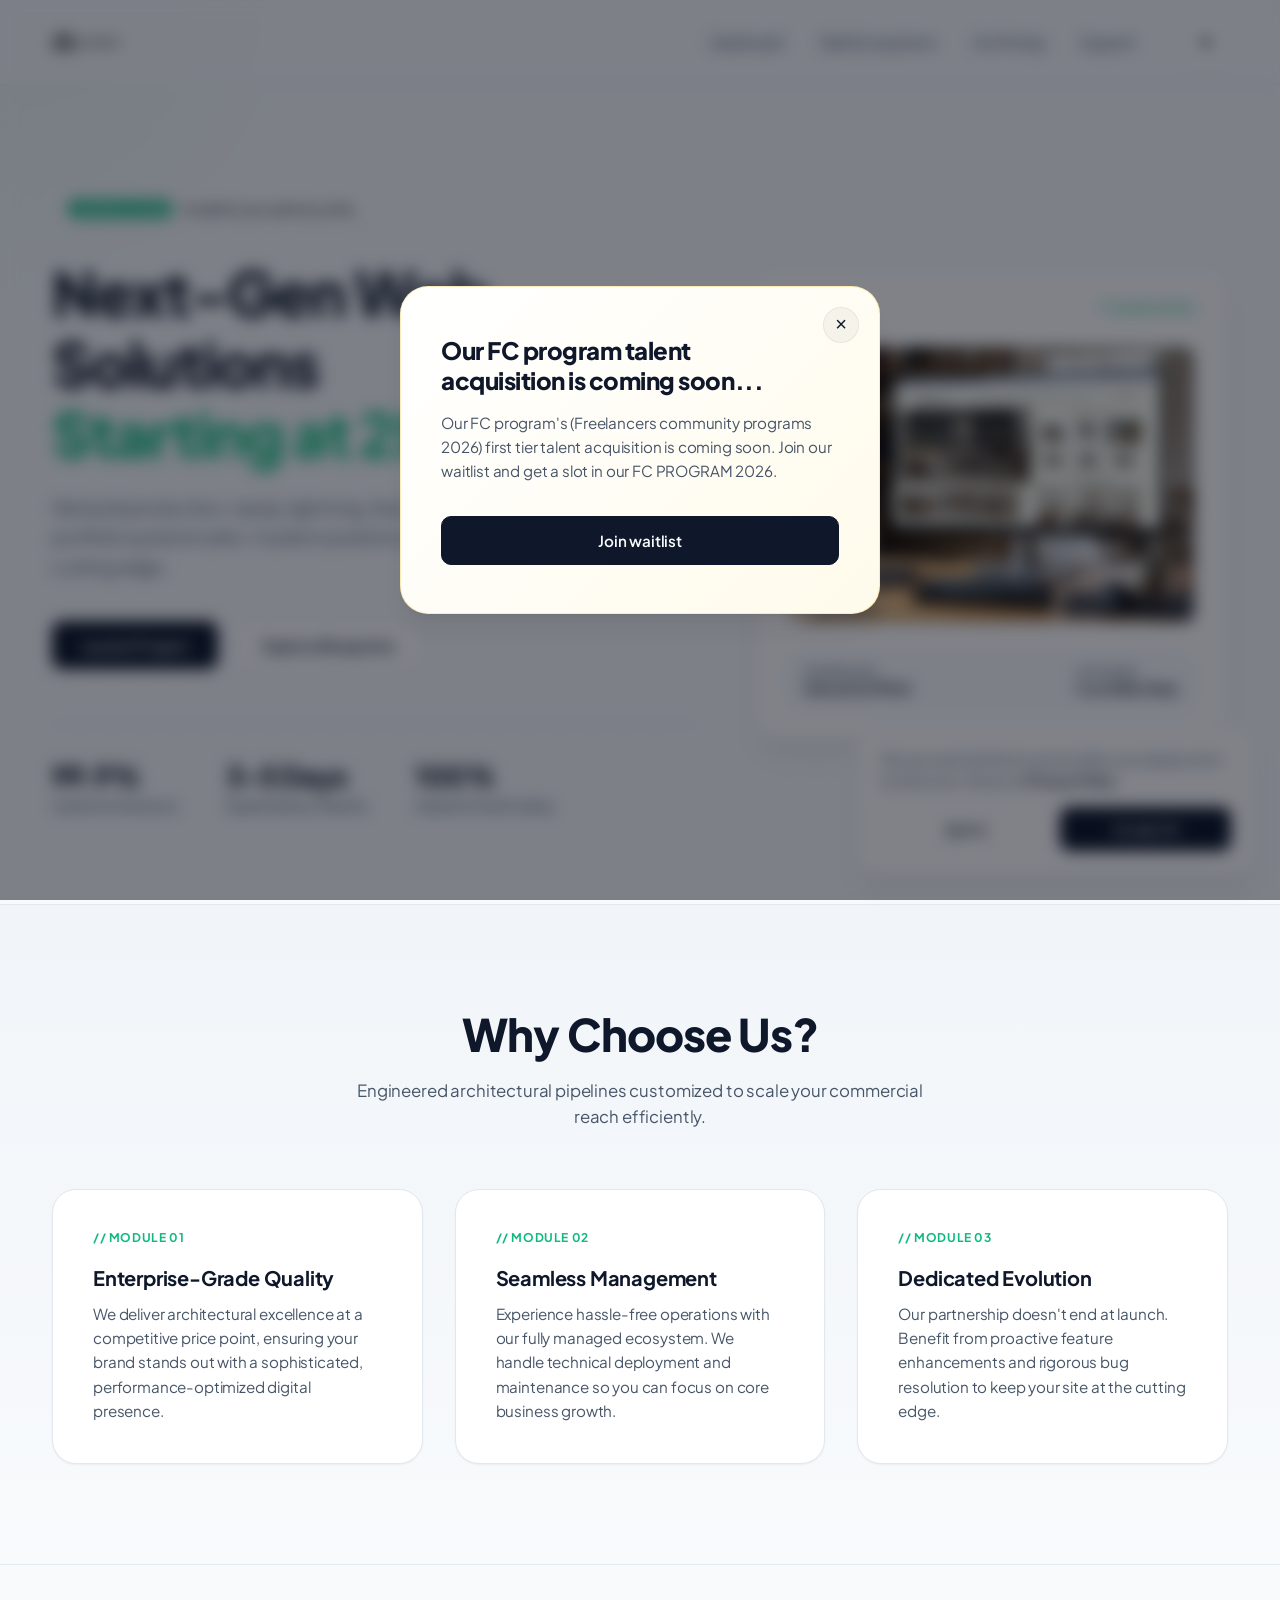
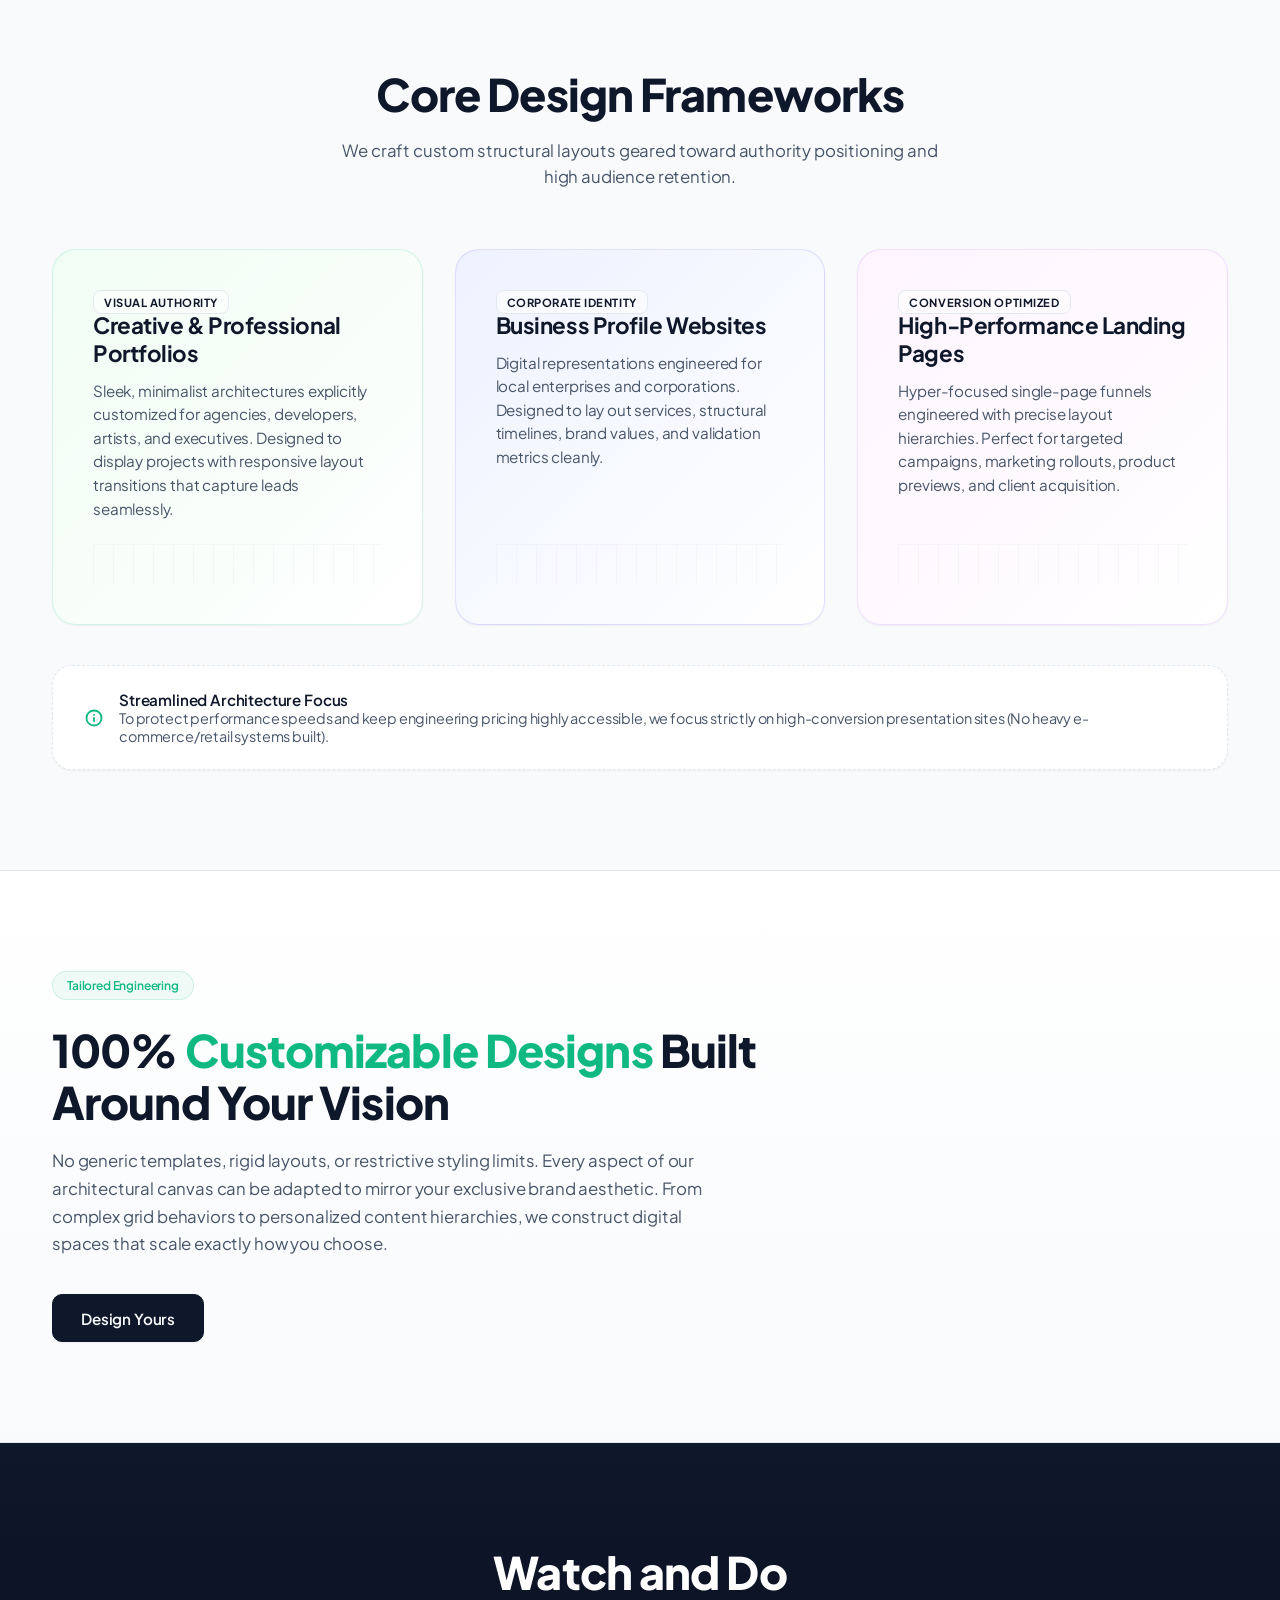
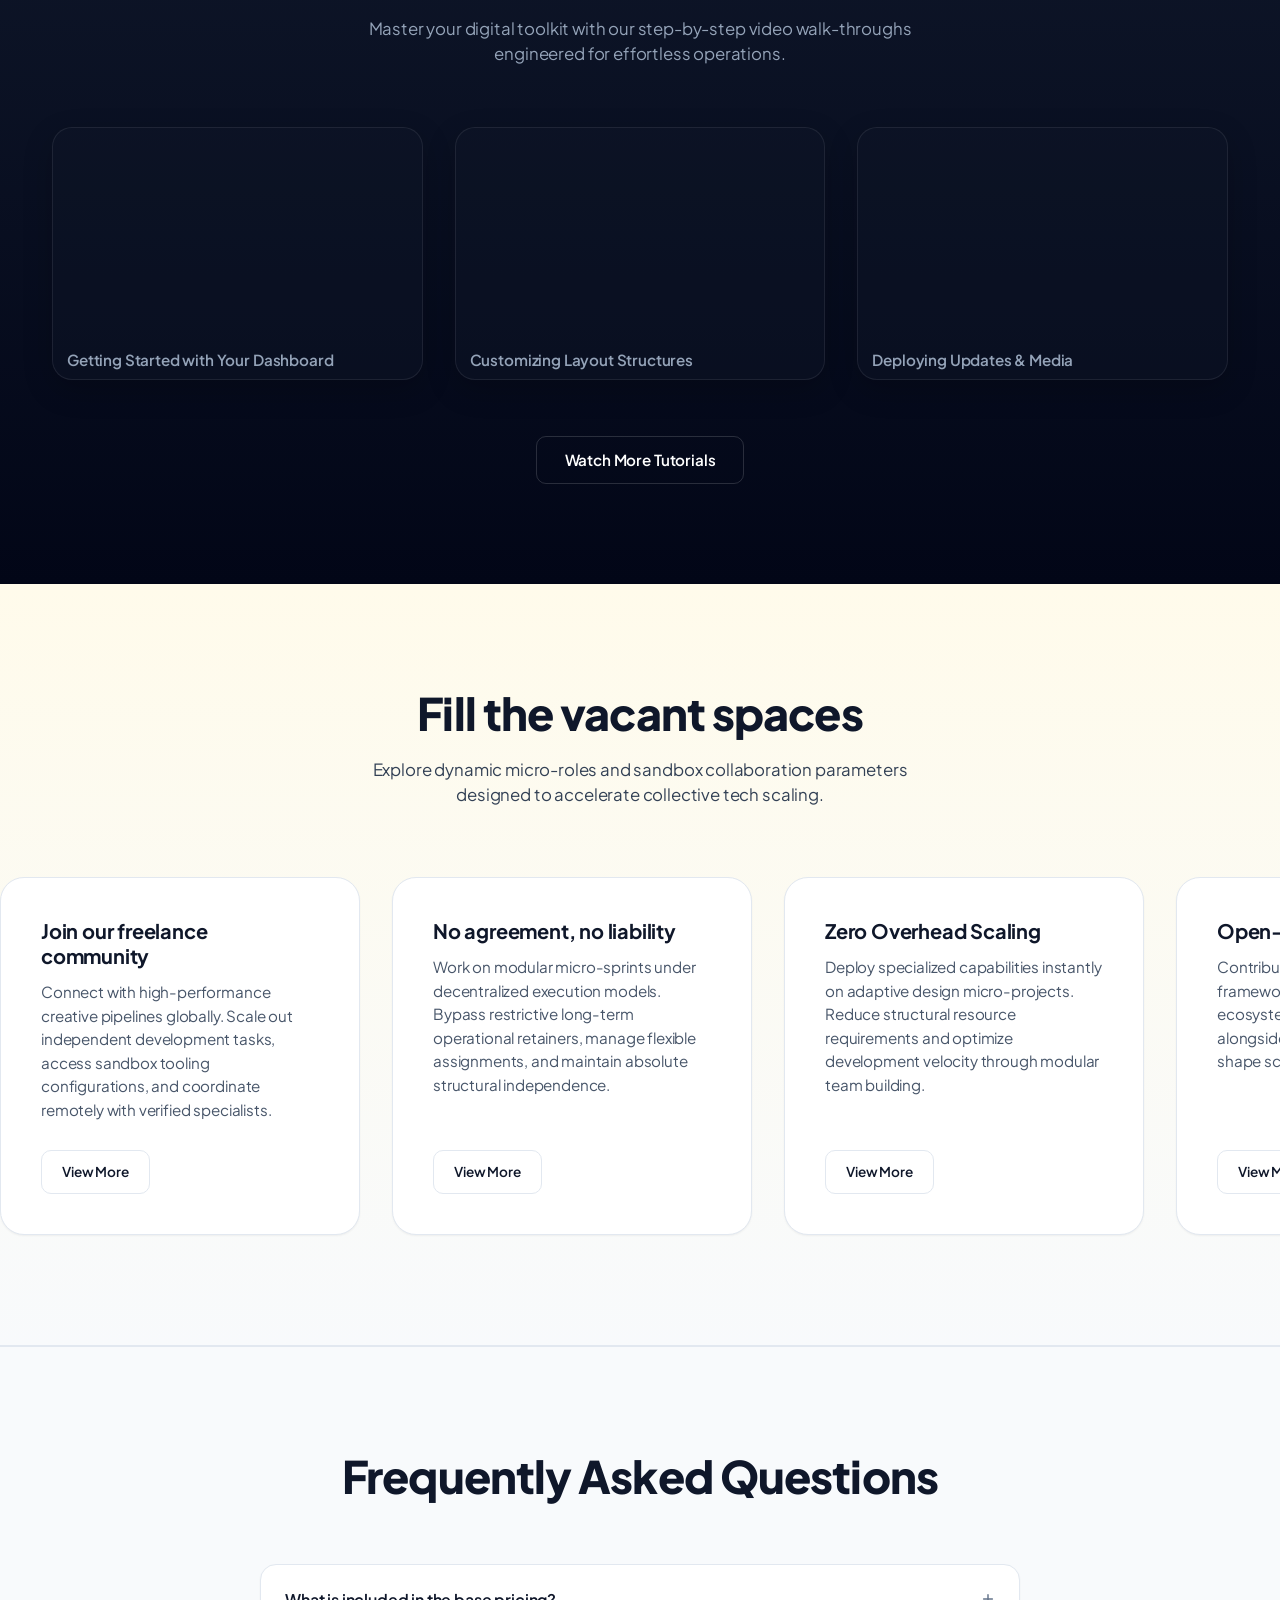
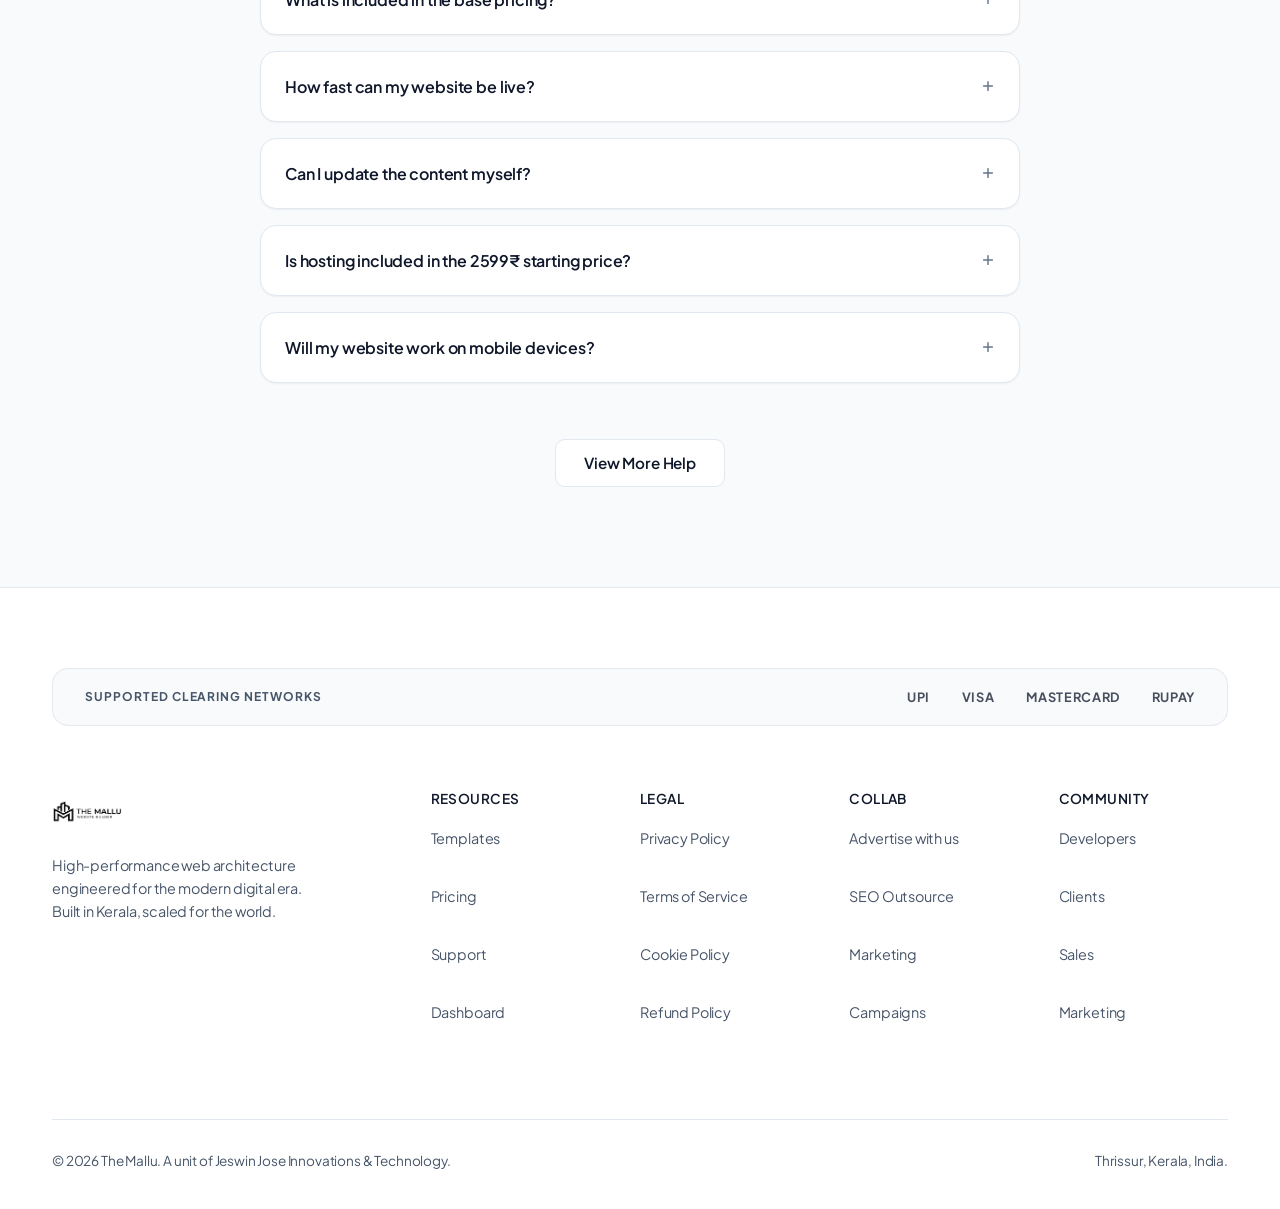
==== commit cac9bcf1: "Add files via upload" ====
--- a/index.html
+++ b/index.html
@@ -139,7 +139,7 @@
 
         nav { display: flex; justify-content: space-between; align-items: center; position: relative; }
 
-        .brand { display: flex; align-items: center; text-decoration: none; transition: opacity 0.2s; }
+        .brand { display: flex; align-items: center; text-decoration: none; transition: opacity 0.2s; min-height: 44px; }
         .brand:hover { opacity: 0.85; }
         .logo-img { height: 26px; width: auto; display: block; }
         [data-theme='dark'] .logo-img { filter: invert(1) brightness(2); }
@@ -152,6 +152,10 @@
             font-size: 0.9rem;
             font-weight: 500;
             transition: color 0.2s ease;
+            display: inline-block;
+            padding: 0.5rem 0;
+            min-height: 44px;
+            line-height: 28px;
         }
         .nav-links a:hover { color: var(--text); }
         
@@ -161,8 +165,8 @@
             background: var(--surface);
             border: 1px solid var(--border);
             color: var(--text);
-            width: 38px;
-            height: 38px;
+            width: 44px;
+            height: 44px;
             border-radius: 10px;
             cursor: pointer;
             display: flex;
@@ -185,8 +189,8 @@
             background: transparent;
             border: 1px solid var(--border);
             color: var(--text);
-            width: 38px;
-            height: 38px;
+            width: 44px;
+            height: 44px;
             cursor: pointer;
             border-radius: 10px;
             align-items: center;
@@ -196,7 +200,7 @@
 
         /* --- Reengineered Ultra-Professional Hero Section --- */
         .hero-section {
-            padding: clamp(80px, 12vh, 140px) 0 clamp(60px, 10vh, 120px);
+            padding: clamp(60px, 12vh, 140px) 0 clamp(40px, 10vh, 120px);
             position: relative;
         }
 
@@ -236,7 +240,7 @@
         }
 
         .hero-content h1 {
-            font-size: clamp(2.8rem, 4.8vw, 4rem);
+            font-size: clamp(2.4rem, 4.8vw, 4rem);
             line-height: 1.15;
             font-weight: 800;
             letter-spacing: -0.03em;
@@ -285,6 +289,7 @@
             display: inline-flex; 
             align-items: center;
             justify-content: center;
+            min-height: 44px;
         }
 
         .btn-primary { background: var(--accent); color: var(--bg); border: 1px solid var(--accent); box-shadow: var(--shadow-sm); }
@@ -364,7 +369,7 @@
         }
 
         .section-title {
-            font-size: clamp(2.2rem, 4vw, 2.8rem);
+            font-size: clamp(1.8rem, 4vw, 2.8rem);
             font-weight: 800;
             letter-spacing: -0.02em;
             margin-bottom: 1rem;
@@ -378,7 +383,7 @@
 
         .features-grid {
             display: grid; 
-            grid-template-columns: repeat(auto-fit, minmax(320px, 1fr)); 
+            grid-template-columns: repeat(auto-fit, minmax(300px, 1fr)); 
             gap: 2rem;
         }
 
@@ -546,7 +551,7 @@
         }
 
         .customizable-content h2 {
-            font-size: clamp(2rem, 4.5vw, 2.8rem);
+            font-size: clamp(1.8rem, 4.5vw, 2.8rem);
             font-weight: 800;
             letter-spacing: -0.02em;
             line-height: 1.15;
@@ -725,6 +730,7 @@
             padding: 1.5rem;
             user-select: none;
             outline: none;
+            min-height: 44px;
         }
         .faq-item summary::-webkit-details-marker { display: none; }
 
@@ -810,6 +816,8 @@
             color: var(--sub-text);
             font-size: 0.9rem;
             transition: color 0.15s ease;
+            display: inline-block;
+            min-height: 44px;
         }
         .footer-links a:hover { color: var(--text); }
 
@@ -852,7 +860,7 @@
         .privacy-text a { color: var(--text); text-decoration: none; font-weight: 600; }
         .privacy-text a:hover { text-decoration: underline; }
         .privacy-actions { display: flex; gap: 8px; }
-        .btn-small { flex: 1; padding: 8px 14px; font-size: 0.85rem; font-weight: 600; border-radius: 10px; cursor: pointer; transition: 0.2s; }
+        .btn-small { flex: 1; padding: 8px 14px; font-size: 0.85rem; font-weight: 600; border-radius: 10px; cursor: pointer; transition: 0.2s; min-height: 44px; }
         .btn-accept { background-color: var(--accent); color: var(--bg); border: 1px solid var(--accent); }
         .btn-ignore { background: transparent; color: var(--text); border: 1px solid var(--border); }
         .btn-ignore:hover { background: var(--bg); }
@@ -897,7 +905,7 @@
             background: rgba(15, 23, 42, 0.04);
             border: 1px solid rgba(15, 23, 42, 0.06);
             color: var(--text-announce);
-            width: 32px; height: 32px;
+            width: 36px; height: 36px;
             border-radius: 50%;
             display: flex; align-items: center; justify-content: center;
             font-size: 1.25rem;
@@ -953,7 +961,7 @@
                 box-shadow: var(--shadow-md);
             }
             .nav-menu.active { display: flex; }
-            .nav-links { flex-direction: column; align-items: flex-start; width: 100%; gap: 1rem; }
+            .nav-links { flex-direction: column; align-items: flex-start; width: 100%; gap: 0.5rem; }
             .nav-actions { width: 100%; justify-content: space-between; padding-top: 1rem; border-top: 1px solid var(--border); }
             .menu-toggle { display: flex; }
 
@@ -964,25 +972,22 @@
             .hero-visual { order: -1; }
 
             .solutions-section, .tutorials-section, .why-choose-us, .customizable-section, .vacancies-section, .faq-section { padding: 60px 0; }
-            .solutions-section .container, .tutorials-section .container { padding: 0 0 0 1.5rem; }
-            .solutions-section .section-header, .tutorials-section .section-header { padding-right: 1.5rem; margin-bottom: 30px; text-align: left; }
+            .solutions-section .container, .tutorials-section .container { padding: 0 1.5rem; }
+            .solutions-section .section-header, .tutorials-section .section-header { padding-right: 0; margin-bottom: 30px; text-align: center; }
             
             .solutions-grid, .tutorials-grid {
-                display: flex;
-                flex-wrap: nowrap;
-                overflow-x: auto;
-                gap: 1.25rem;
-                padding: 4px 1.5rem 24px 0;
-                scroll-snap-type: x mandatory;
-                scrollbar-width: none;
+                grid-template-columns: 1fr;
+                gap: 1.5rem;
             }
-            .solutions-grid::-webkit-scrollbar, .tutorials-grid::-webkit-scrollbar { display: none; }
-            .solution-bento-card, .video-wrapper { flex: 0 0 280px; scroll-snap-align: start; padding: 2rem 1.5rem; }
+            .solution-bento-card, .video-wrapper { padding: 2rem 1.5rem; }
             .video-wrapper { padding: 8px; }
             
             .exclusions-banner {
-                flex: 0 0 280px; scroll-snap-align: start; margin-top: 0;
-                flex-direction: column; text-align: left; align-items: flex-start; gap: 1rem;
+                grid-column: span 1;
+                flex-direction: column; 
+                text-align: left; 
+                align-items: flex-start; 
+                gap: 1rem;
             }
 
             .customizable-section { text-align: center; }
@@ -1000,6 +1005,7 @@
             .container { padding: 0 1.25rem; }
             .announcement-card { padding: 2.25rem 1.5rem; }
             .hero-metrics { flex-direction: column; gap: 1.5rem; align-items: center; }
+            .architecture-canvas { padding: 1.25rem; }
         }
     </style>
 </head>
@@ -1288,4 +1294,231 @@
                         <p>Deploy specialized capabilities instantly on adaptive design micro-projects. Reduce structural resource requirements and optimize development velocity through modular team building.</p>
                         <a href="#" class="btn btn-outline">View More</a>
                     </div>
-                    <div class="
+                    <div class="vacancy-card">
+                        <h3>Open-Source Matrix</h3>
+                        <p>Contribute core architectural framework variations directly to the ecosystem repository. Collaborate alongside top-tier UI developers to shape scalable digital experiences.</p>
+                        <a href="#" class="btn btn-outline">View More</a>
+                    </div>
+                    <div class="vacancy-card">
+                        <h3>Creative Frontier Access</h3>
+                        <p>Bypass legacy corporate deployment bottlenecks. Test early-alpha interface structures and experiment with glassmorphic layouts inside production environments.</p>
+                        <a href="#" class="btn btn-outline">View More</a>
+                    </div>
+                </div>
+            </div>
+        </section>
+
+        <section class="faq-section">
+            <div class="container">
+                <div class="section-header">
+                    <h2 class="section-title">Frequently Asked Questions</h2>
+                </div>
+                <div class="faq-container">
+                    <details class="faq-item">
+                        <summary>What is included in the base pricing?</summary>
+                        <div class="faq-content">The base package includes a fully responsive design, secure hosting setup, SSL certification, and basic SEO optimization to get your business online quickly.</div>
+                    </details>
+                    <details class="faq-item">
+                        <summary>How fast can my website be live?</summary>
+                        <div class="faq-content">Standard professional websites are typically deployed within 3 to 5 business days once all content and requirements are finalized.</div>
+                    </details>
+                    <details class="faq-item">
+                        <summary>Can I update the content myself?</summary>
+                        <div class="faq-content">Yes, we provide a streamlined management interface that allows you to update text and images easily without needing any technical knowledge.</div>
+                    </details>
+                    <details class="faq-item">
+                        <summary>Is hosting included in the 2599₹ starting price?</summary>
+                        <div class="faq-content">The starting price covers the professional build and deployment. Hosting plans are available as monthly or annual subscriptions depending on your traffic needs.</div>
+                    </details>
+                    <details class="faq-item">
+                        <summary>Will my website work on mobile devices?</summary>
+                        <div class="faq-content">Every project we build is mobile-responsive by default, ensuring a perfect user experience across smartphones, tablets, and desktops.</div>
+                    </details>
+                </div>
+                <div class="faq-footer">
+                    <a href="support.html" class="btn btn-outline">View More Help</a>
+                </div>
+            </div>
+        </section>
+    </main>
+
+    <footer>
+        <div class="container">
+            <div class="payment-strip">
+                <p>SUPPORTED CLEARING NETWORKS</p>
+                <div class="payment-icons">
+                    <span>UPI</span>
+                    <span>VISA</span>
+                    <span>MASTERCARD</span>
+                    <span>RUPAY</span>
+                </div>
+            </div>
+
+            <div class="footer-grid">
+                <div class="footer-brand">
+                    <a href="/" class="brand">
+                        <img src="mallulogo.png" alt="The Mallu Logo" class="logo-img">
+                    </a>
+                    <p>High-performance web architecture engineered for the modern digital era. Built in Kerala, scaled for the world.</p>
+                </div>
+
+                <div class="footer-links">
+                    <h4>Resources</h4>
+                    <ul>
+                        <li><a href="#templates">Templates</a></li>
+                        <li><a href="#pricing">Pricing</a></li>
+                        <li><a href="support.html">Support</a></li>
+                        <li><a href="#features">Dashboard</a></li>
+                    </ul>
+                </div>
+
+                <div class="footer-links">
+                    <h4>Legal</h4>
+                    <ul>
+                        <li><a href="#">Privacy Policy</a></li>
+                        <li><a href="#">Terms of Service</a></li>
+                        <li><a href="#">Cookie Policy</a></li>
+                        <li><a href="#">Refund Policy</a></li>
+                    </ul>
+                </div>
+
+                <div class="footer-links">
+                    <h4>Collab</h4>
+                    <ul>
+                        <li><a href="#">Advertise with us</a></li>
+                        <li><a href="#">SEO Outsource</a></li>
+                        <li><a href="#">Marketing</a></li>
+                        <li><a href="#">Campaigns</a></li>
+                    </ul>
+                </div>
+
+                <div class="footer-links">
+                    <h4>Community</h4>
+                    <ul>
+                        <li><a href="#">Developers</a></li>
+                        <li><a href="#">Clients</a></li>
+                        <li><a href="#">Sales</a></li>
+                        <li><a href="#">Marketing</a></li>
+                    </ul>
+                </div>
+            </div>
+
+            <div class="footer-bottom">
+                <div class="copyright">
+                    <p>&copy; 2026 The Mallu. A unit of Jeswin Jose Innovations & Technology.</p>
+                </div>
+                <div class="location">
+                    <p>Thrissur, Kerala, India.</p>
+                </div>
+            </div>
+        </div>
+    </footer>
+
+    <script>
+        // Aura Glow Tracking Controller
+        const glowAura = document.getElementById('glowAura');
+        window.addEventListener('mousemove', (e) => {
+            glowAura.style.left = e.clientX + 'px';
+            glowAura.style.top = e.clientY + 'px';
+        });
+
+        // Theme Switcher Persistence
+        function applyTheme(theme) {
+            document.documentElement.setAttribute('data-theme', theme);
+            localStorage.setItem('theme', theme);
+        }
+
+        function toggleTheme() {
+            const currentTheme = document.documentElement.getAttribute('data-theme') || 'light';
+            applyTheme(currentTheme === 'dark' ? 'light' : 'dark');
+        }
+
+        const savedTheme = localStorage.getItem('theme') || 'light';
+        applyTheme(savedTheme);
+
+        // Responsive Dropdown Menu Toggle Handler
+        function toggleMenu() {
+            const navMenu = document.getElementById('navMenu');
+            navMenu.classList.toggle('active');
+        }
+
+        function closeMenu() {
+            const navMenu = document.getElementById('navMenu');
+            navMenu.classList.remove('active');
+        }
+
+        // Privacy Consent Engine
+        window.onload = function() {
+            checkPrivacyConsent();
+            checkProgramAnnouncement();
+        }
+
+        function checkPrivacyConsent() {
+            const consentData = localStorage.getItem('privacy_consent_accepted');
+            const popupElement = document.getElementById('privacy-popup');
+
+            if (consentData) {
+                try {
+                    const parsedData = JSON.parse(consentData);
+                    const now = new Date().getTime();
+
+                    if (now > parsedData.expiry) {
+                        localStorage.removeItem('privacy_consent_accepted');
+                        displayPrivacyBanner(popupElement);
+                    }
+                } catch (e) {
+                    localStorage.removeItem('privacy_consent_accepted');
+                    displayPrivacyBanner(popupElement);
+                }
+            } else {
+                displayPrivacyBanner(popupElement);
+            }
+        }
+
+        function displayPrivacyBanner(element) {
+            setTimeout(function() {
+                element.classList.add('show');
+            }, 1000);
+        }
+
+        function acceptPrivacyAndReload() {
+            const duration = 30 * 24 * 60 * 60 * 1000; 
+            const expiration = new Date().getTime() + duration;
+
+            localStorage.setItem('privacy_consent_accepted', JSON.stringify({ accepted: true, expiry: expiration }));
+            document.getElementById('privacy-popup').classList.remove('show');
+            window.location.reload();
+        }
+
+        function closePrivacy() {
+            document.getElementById('privacy-popup').classList.remove('show');
+        }
+
+        // Announcement Handling Lifecycle
+        function checkProgramAnnouncement() {
+            const isAnnounceClosed = sessionStorage.getItem('announce_modal_dismissed');
+            if (!isAnnounceClosed) {
+                setTimeout(function() {
+                    document.getElementById('announceOverlay').classList.add('active');
+                }, 2200); 
+            }
+        }
+
+        function closeAnnounceModal() {
+            document.getElementById('announceOverlay').classList.remove('active');
+            sessionStorage.setItem('announce_modal_dismissed', 'true');
+        }
+
+        // Smooth Scrolling Anchors
+        document.querySelectorAll('a[href^="#"]').forEach(anchor => {
+            anchor.addEventListener('click', function (e) {
+                e.preventDefault();
+                const target = document.querySelector(this.getAttribute('href'));
+                if (target) {
+                    target.scrollIntoView({ behavior: 'smooth' });
+                }
+            });
+        });
+    </script>
+</body>
+</html>
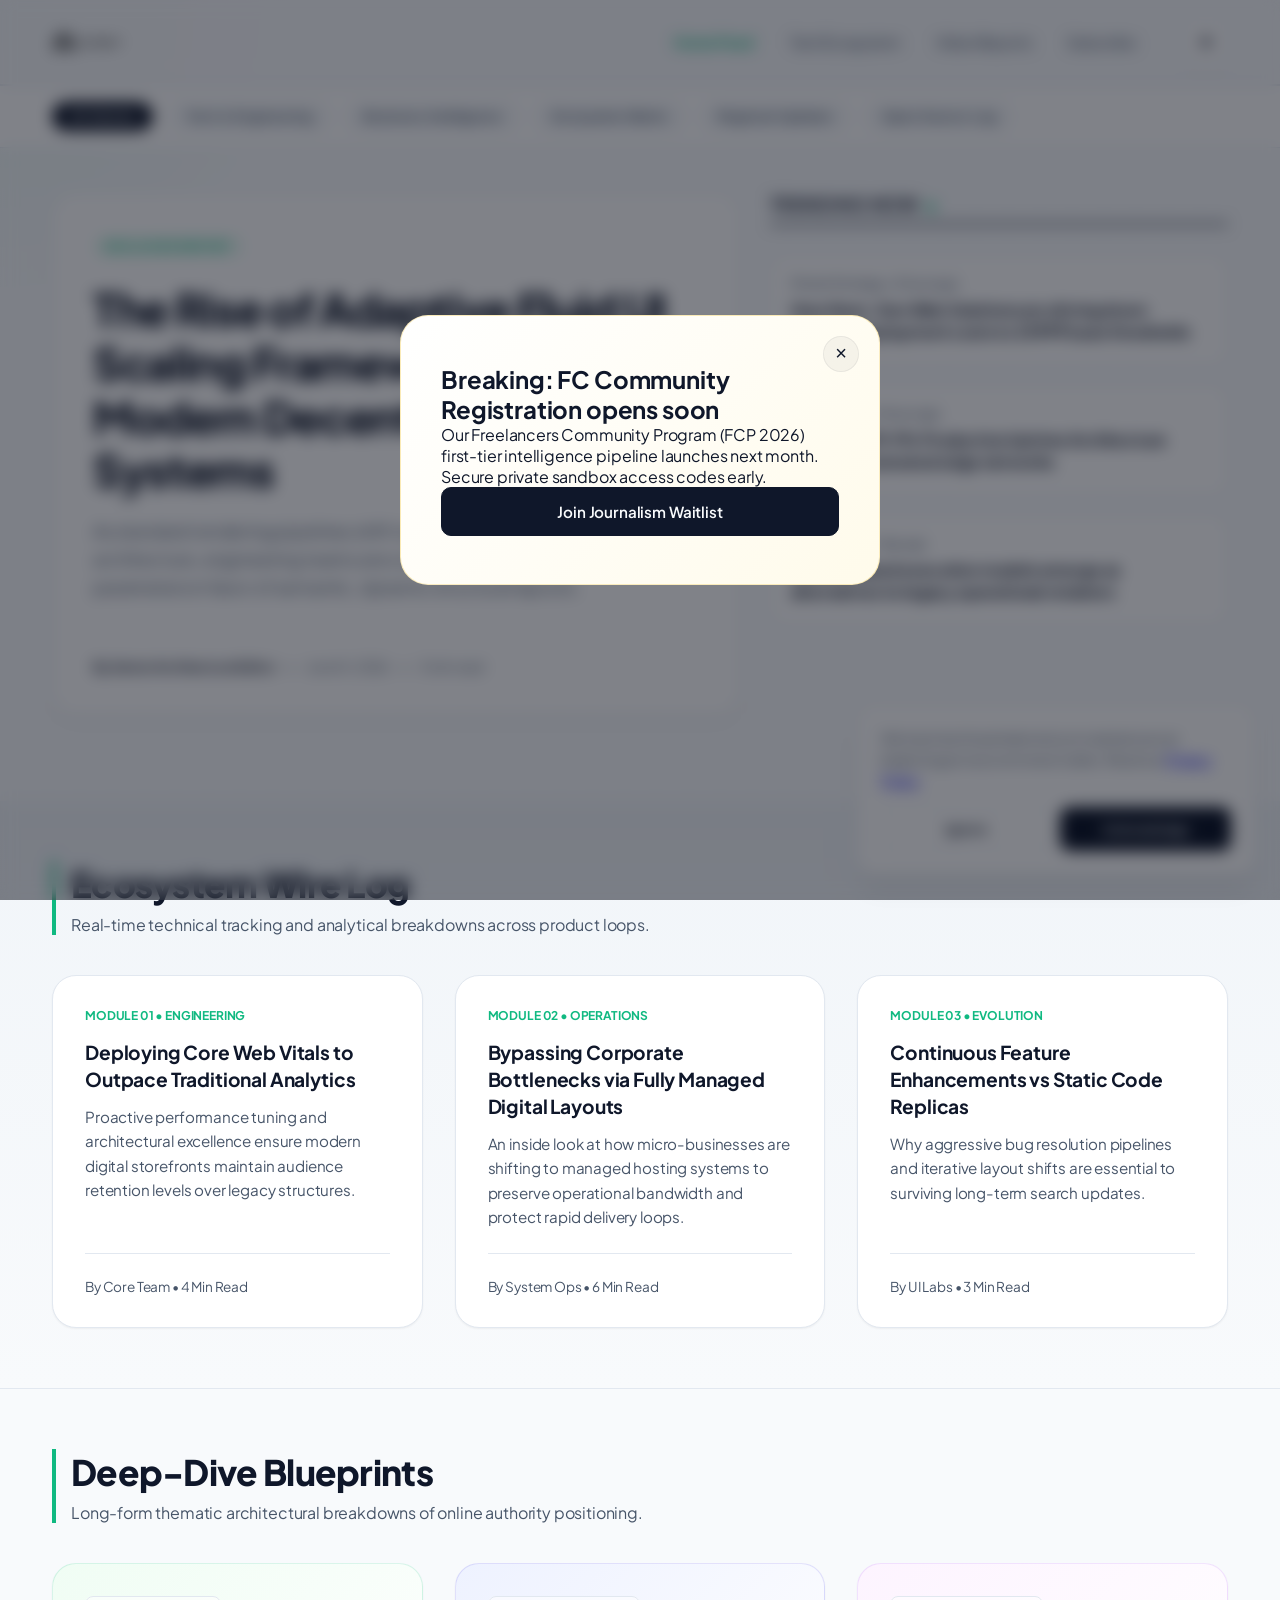
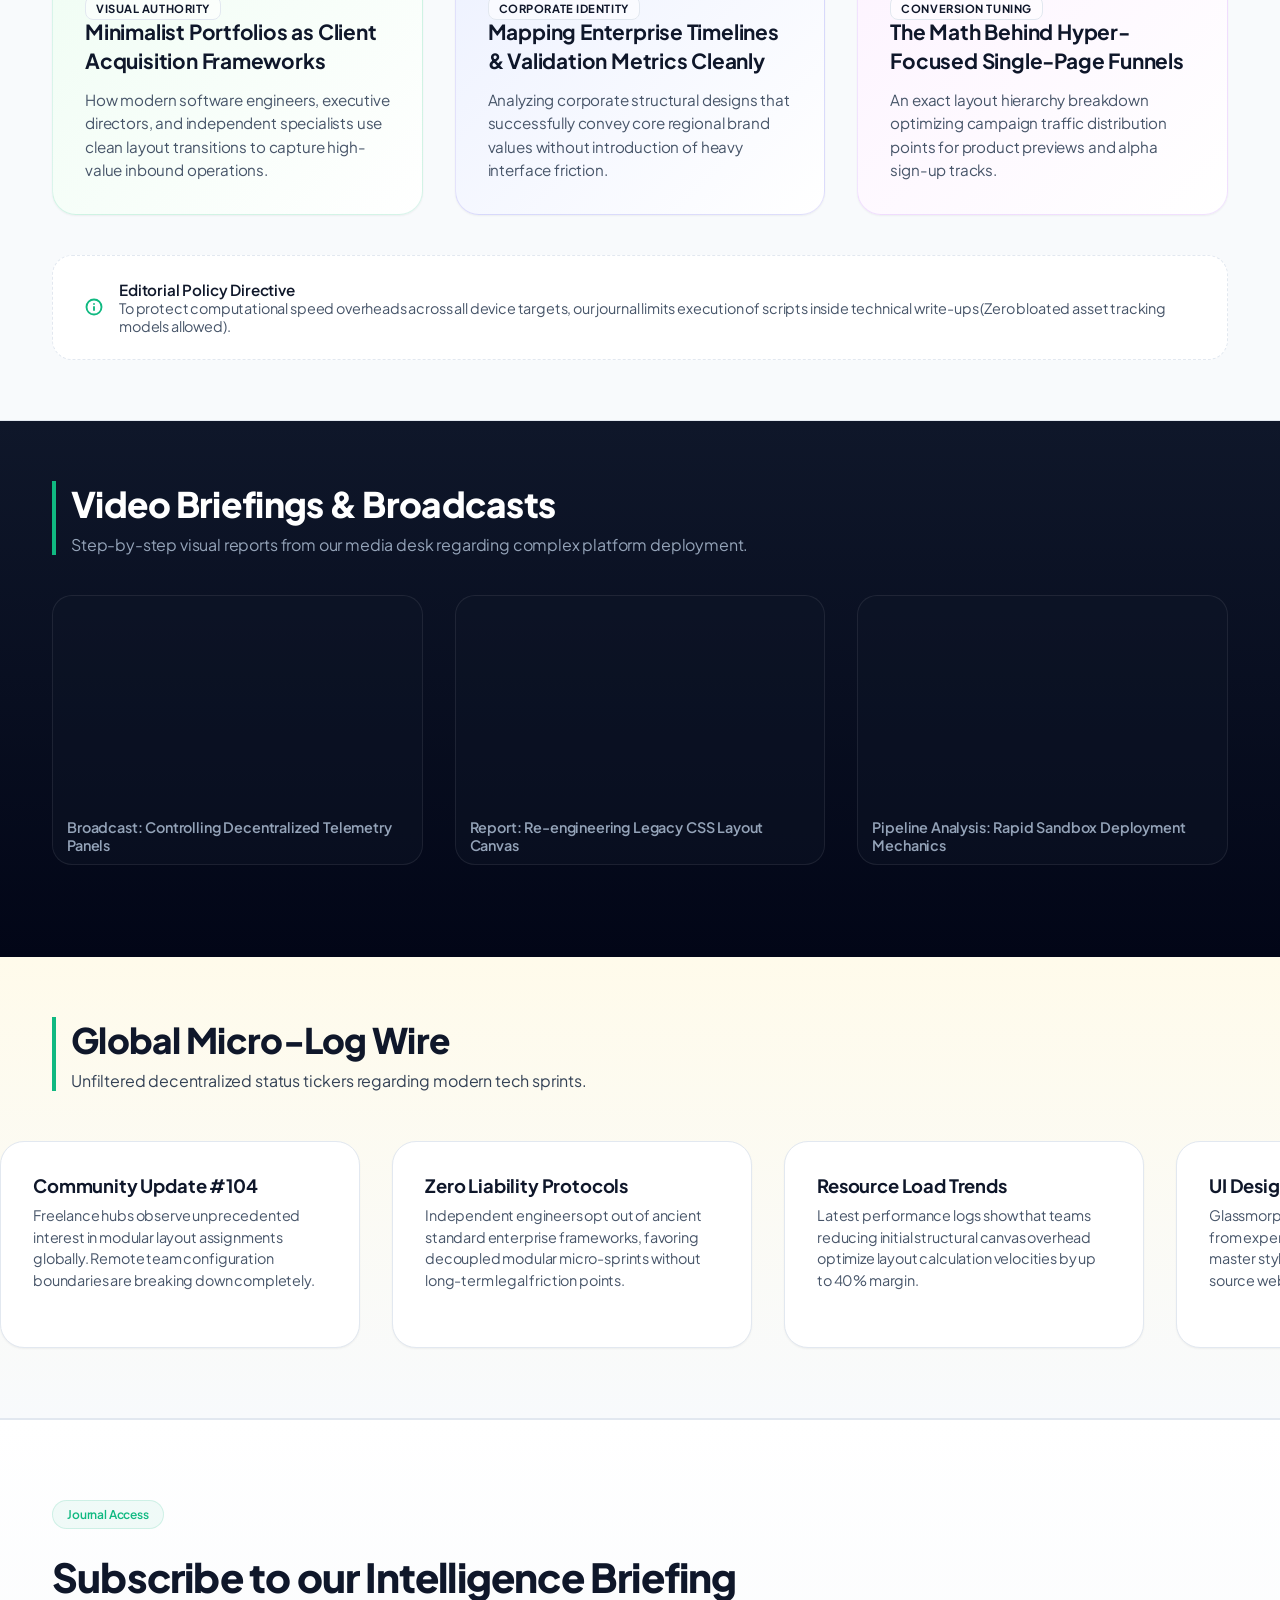
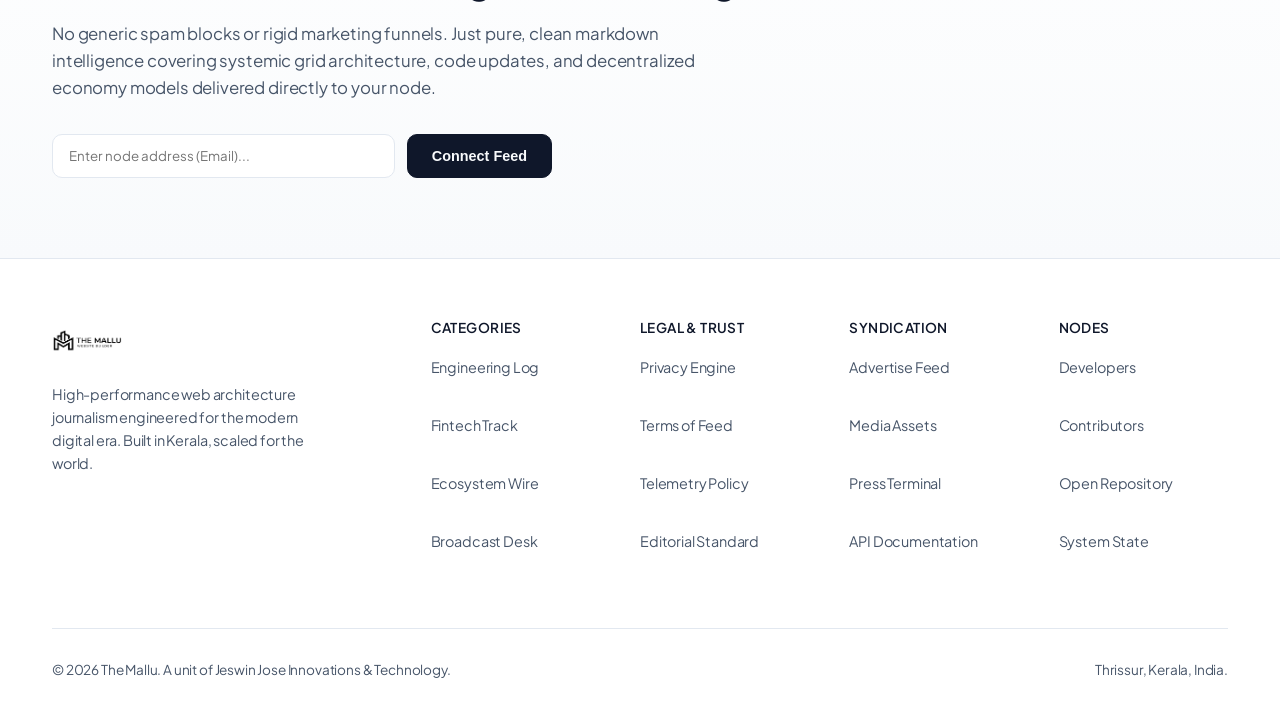
==== commit d680ffa7: "Add files via upload" ====
--- a/index.html
+++ b/index.html
@@ -3,7 +3,7 @@
 <head>
     <meta charset="UTF-8">
     <meta name="viewport" content="width=device-width, initial-scale=1.0">
-    <title>The Mallu | High-Performance Web Architecture & Solutions</title>
+    <title>The Mallu | Independent Tech, Business & Lifestyle Journal</title>
     <link href="https://fonts.googleapis.com/css2?family=Plus+Jakarta+Sans:wght@300;400;500;600;700;800&display=swap" rel="stylesheet">
     <style>
         :root {
@@ -123,7 +123,6 @@
 
         .container { max-width: 1240px; margin: 0 auto; padding: 0 2rem; }
 
-        /* --- Normal Header Navigation Architecture --- */
         header {
             position: sticky;
             top: 0;
@@ -158,6 +157,7 @@
             line-height: 28px;
         }
         .nav-links a:hover { color: var(--text); }
+        .nav-links a.active { color: var(--primary); font-weight: 700; }
         
         .nav-actions { display: flex; align-items: center; gap: 1rem; }
 
@@ -198,203 +198,196 @@
         }
         .menu-toggle svg { width: 16px; height: 16px; fill: currentColor; }
 
-        /* --- Reengineered Ultra-Professional Hero Section --- */
+        /* --- News Layout Infrastructure --- */
         .hero-section {
-            padding: clamp(60px, 12vh, 140px) 0 clamp(40px, 10vh, 120px);
+            padding: clamp(30px, 5vh, 60px) 0;
             position: relative;
         }
 
-        .hero-grid {
+        .news-grid-magazine {
             display: grid;
-            grid-template-columns: 1.15fr 0.85fr;
-            gap: 60px;
-            align-items: center;
-        }
-
-        .hero-content { position: relative; }
-
-        .hero-announcement {
+            grid-template-columns: 1.2fr 0.8fr;
+            gap: 30px;
+            margin-bottom: 40px;
+        }
+
+        .main-story-card {
+            background: var(--surface);
+            border: 1px solid var(--border);
+            border-radius: 24px;
+            padding: 2.5rem;
+            box-shadow: var(--shadow-md);
+            display: flex;
+            flex-direction: column;
+            justify-content: space-between;
+            transition: all 0.3s ease;
+        }
+        .main-story-card:hover { transform: translateY(-2px); box-shadow: var(--shadow-lg); border-color: var(--border-hover); }
+
+        .story-tag {
             display: inline-flex;
             align-items: center;
-            gap: 10px;
-            padding: 6px 14px;
-            background: var(--surface);
-            border: 1px solid var(--border);
+            background: rgba(16, 185, 129, 0.08);
+            color: var(--primary);
+            padding: 4px 12px;
             border-radius: 100px;
-            font-size: 0.8rem;
-            font-weight: 500;
-            color: var(--text);
-            margin-bottom: 2rem;
-            box-shadow: var(--shadow-sm);
-        }
-
-        .hero-announcement .pill {
-            background: var(--primary);
-            color: #ffffff;
-            padding: 2px 8px;
-            border-radius: 100px;
-            font-size: 0.7rem;
+            font-size: 0.75rem;
             font-weight: 700;
             text-transform: uppercase;
             letter-spacing: 0.05em;
-        }
-
-        .hero-content h1 {
-            font-size: clamp(2.4rem, 4.8vw, 4rem);
-            line-height: 1.15;
+            margin-bottom: 1.5rem;
+            align-self: flex-start;
+        }
+
+        .main-story-card h1 {
+            font-size: clamp(2rem, 3.5vw, 2.8rem);
+            line-height: 1.2;
             font-weight: 800;
             letter-spacing: -0.03em;
             color: var(--text);
-            margin-bottom: 1.5rem;
-        }
-
-        .hero-content h1 span {
-            display: block;
-            background: linear-gradient(135deg, var(--text) 30%, var(--sub-text) 100%);
-            -webkit-background-clip: text;
-            -webkit-text-fill-color: transparent;
-        }
-        [data-theme='dark'] .hero-content h1 span {
-            background: linear-gradient(135deg, #ffffff 40%, #94a3b8 100%);
-            -webkit-background-clip: text;
-            -webkit-text-fill-color: transparent;
-        }
-
-        .hero-content h1 em {
-            font-style: normal;
-            color: var(--primary);
-            background: linear-gradient(135deg, var(--primary) 0%, #34d399 100%);
-            -webkit-background-clip: text;
-            -webkit-text-fill-color: transparent;
-        }
-
-        .hero-content p {
-            font-size: 1.15rem;
+            margin-bottom: 1.25rem;
+        }
+
+        .main-story-card p {
+            font-size: 1.1rem;
             color: var(--sub-text);
             line-height: 1.6;
-            margin-bottom: 2.5rem;
-            max-width: 580px;
-        }
-
-        .cta-group { display: flex; gap: 1rem; align-items: center; flex-wrap: wrap; }
-
-        .btn { 
-            padding: 0.85rem 1.75rem; 
-            font-weight: 600; 
-            font-size: 0.95rem; 
-            border-radius: 10px; 
-            cursor: pointer; 
-            transition: all 0.2s cubic-bezier(0.16, 1, 0.3, 1); 
-            text-decoration: none; 
-            display: inline-flex; 
+            margin-bottom: 2rem;
+        }
+
+        .story-meta {
+            display: flex;
             align-items: center;
-            justify-content: center;
-            min-height: 44px;
-        }
-
-        .btn-primary { background: var(--accent); color: var(--bg); border: 1px solid var(--accent); box-shadow: var(--shadow-sm); }
-        .btn-primary:hover { opacity: 0.9; transform: translateY(-1px); box-shadow: var(--shadow-md); }
-        .btn-outline { border: 1px solid var(--border); color: var(--text); background: var(--surface); }
-        .btn-outline:hover { background: var(--bg); border-color: var(--border-hover); transform: translateY(-1px); }
-
-        .hero-metrics {
-            margin-top: 3.5rem;
-            padding-top: 2rem;
+            gap: 12px;
+            font-size: 0.85rem;
+            color: var(--sub-text);
             border-top: 1px solid var(--border);
-            display: flex;
-            gap: 3rem;
-        }
-
-        .metric-item { display: flex; flex-direction: column; gap: 4px; }
-        .metric-value { font-size: 1.75rem; font-weight: 800; color: var(--text); letter-spacing: -0.02em; }
-        .metric-label { font-size: 0.85rem; color: var(--sub-text); font-weight: 500; }
-
-        /* Hero Right Architecture Graphic Presentation */
-        .hero-visual { position: relative; width: 100%; display: flex; justify-content: center; }
+            padding-top: 1.5rem;
+        }
+
+        .meta-author { font-weight: 600; color: var(--text); }
+
+        /* --- Sidebar News Stack --- */
+        .sidebar-news-stack {
+            display: flex;
+            flex-direction: column;
+            gap: 20px;
+        }
+
+        .sidebar-title {
+            font-size: 1.1rem;
+            text-transform: uppercase;
+            letter-spacing: 0.05em;
+            font-weight: 700;
+            border-bottom: 2px solid var(--text);
+            padding-bottom: 8px;
+            margin-bottom: 10px;
+            display: flex;
+            justify-content: space-between;
+            align-items: center;
+        }
+        .sidebar-title span::after {
+            content: '';
+            display: inline-block;
+            width: 8px; height: 8px;
+            background: var(--primary);
+            border-radius: 50%;
+            margin-left: 8px;
+        }
+
+        .mini-news-row {
+            background: var(--surface);
+            border: 1px solid var(--border);
+            border-radius: 16px;
+            padding: 1.25rem;
+            display: flex;
+            flex-direction: column;
+            gap: 8px;
+            transition: all 0.2s ease;
+            text-decoration: none;
+            color: inherit;
+        }
+        .mini-news-row:hover { border-color: var(--border-hover); background: var(--bg-whychooseus); }
+        .mini-news-row h3 { font-size: 1rem; font-weight: 700; line-height: 1.4; letter-spacing: -0.01em; }
+        .mini-news-row .time { font-size: 0.75rem; color: var(--sub-text); font-weight: 500; }
+
+        /* --- Category Switcher Row --- */
+        .category-bar-section {
+            border-top: 1px solid var(--border);
+            border-bottom: 1px solid var(--border);
+            background: var(--surface);
+            padding: 1rem 0;
+            position: sticky;
+            top: 85px;
+            z-index: 900;
+        }
+        .category-scroll-container {
+            display: flex;
+            gap: 1rem;
+            overflow-x: auto;
+            white-space: nowrap;
+            scrollbar-width: none;
+        }
+        .category-scroll-container::-webkit-scrollbar { display: none; }
         
-        .architecture-canvas {
-            position: relative;
-            width: 100%;
-            max-width: 480px;
-            aspect-ratio: 1 / 1;
+        .cat-tab {
+            padding: 6px 16px;
+            border-radius: 100px;
+            border: 1px solid var(--border);
+            background: var(--bg);
+            color: var(--sub-text);
+            font-size: 0.85rem;
+            font-weight: 600;
+            cursor: pointer;
+            transition: all 0.2s ease;
+        }
+        .cat-tab:hover, .cat-tab.active {
+            background: var(--accent);
+            color: var(--bg);
+            border-color: var(--accent);
+        }
+
+        /* --- Bento Feed Matrix --- */
+        .why-choose-us {
+            padding: 60px 0;
+            background: var(--bg-whychooseus); 
+        }
+
+        .section-header {
+            text-align: left;
+            margin-bottom: 40px;
+            border-left: 4px solid var(--primary);
+            padding-left: 15px;
+        }
+
+        .section-title {
+            font-size: clamp(1.6rem, 3vw, 2.2rem);
+            font-weight: 800;
+            letter-spacing: -0.02em;
+            margin-bottom: 0.5rem;
+        }
+
+        .section-subtitle {
+            color: var(--sub-text);
+            font-size: 1rem;
+        }
+
+        .features-grid {
+            display: grid; 
+            grid-template-columns: repeat(auto-fit, minmax(320px, 1fr)); 
+            gap: 2rem;
+        }
+
+        .feature-card {
             background: var(--surface);
             border: 1px solid var(--border);
             border-radius: 24px;
             padding: 2rem;
-            box-shadow: var(--shadow-lg);
+            transition: all 0.3s cubic-bezier(0.16, 1, 0.3, 1);
+            box-shadow: var(--shadow-sm);
             display: flex;
             flex-direction: column;
             justify-content: space-between;
-            overflow: hidden;
-        }
-
-        .canvas-header { display: flex; justify-content: space-between; align-items: center; }
-        .canvas-dots { display: flex; gap: 6px; }
-        .canvas-dots span { width: 8px; height: 8px; border-radius: 50%; background: var(--border); }
-        .canvas-status { font-size: 0.75rem; font-weight: 600; color: var(--primary); display: flex; align-items: center; gap: 6px; }
-        .canvas-status::before { content: ''; width: 6px; height: 6px; background: var(--primary); border-radius: 50%; }
-
-        .canvas-mockup {
-            width: 100%;
-            height: auto;
-            border-radius: 12px;
-            border: 1px solid var(--border);
-            display: block;
-            box-shadow: var(--shadow-md);
-        }
-
-        .canvas-footer {
-            display: flex;
-            justify-content: space-between;
-            background: var(--bg);
-            border: 1px solid var(--border);
-            border-radius: 12px;
-            padding: 10px 16px;
-        }
-        .canvas-footer-item { display: flex; flex-direction: column; gap: 2px; }
-        .canvas-footer-item span:first-child { font-size: 0.65rem; text-transform: uppercase; color: var(--sub-text); font-weight: 700; letter-spacing: 0.05em; }
-        .canvas-footer-item span:last-child { font-size: 0.85rem; color: var(--text); font-weight: 700; }
-
-        /* --- Bento Features Section --- */
-        .why-choose-us {
-            padding: 100px 0;
-            border-top: 1px solid var(--border);
-            background: var(--bg-whychooseus); 
-        }
-
-        .section-header {
-            text-align: center;
-            max-width: 600px;
-            margin: 0 auto 60px;
-        }
-
-        .section-title {
-            font-size: clamp(1.8rem, 4vw, 2.8rem);
-            font-weight: 800;
-            letter-spacing: -0.02em;
-            margin-bottom: 1rem;
-        }
-
-        .section-subtitle {
-            color: var(--sub-text);
-            font-size: 1.05rem;
-            line-height: 1.5;
-        }
-
-        .features-grid {
-            display: grid; 
-            grid-template-columns: repeat(auto-fit, minmax(300px, 1fr)); 
-            gap: 2rem;
-        }
-
-        .feature-card {
-            background: var(--surface);
-            border: 1px solid var(--border);
-            border-radius: 24px;
-            padding: 2.5rem;
-            transition: all 0.3s cubic-bezier(0.16, 1, 0.3, 1);
-            position: relative;
-            box-shadow: var(--shadow-sm);
         }
 
         .feature-card:hover {
@@ -407,27 +400,28 @@
             font-size: 0.75rem;
             font-weight: 700;
             color: var(--primary);
-            margin-bottom: 1.25rem;
+            margin-bottom: 1rem;
             display: block;
-            letter-spacing: 0.05em;
+            text-transform: uppercase;
         }
 
         .feature-card h3 {
             margin-bottom: 0.75rem; 
-            font-size: 1.25rem; 
+            font-size: 1.2rem; 
             font-weight: 700;
-            letter-spacing: -0.01em;
+            line-height: 1.4;
         }
 
         .feature-card p {
             color: var(--sub-text);
             font-size: 0.95rem;
             line-height: 1.6;
-        }
-
-        /* --- Design Frameworks Layout --- */
+            margin-bottom: 1.5rem;
+        }
+
+        /* --- Creative News Analysis --- */
         .solutions-section {
-            padding: 100px 0;
+            padding: 60px 0;
             background-color: var(--bg);
             border-top: 1px solid var(--border);
         }
@@ -441,12 +435,11 @@
         .solution-bento-card {
             border: 1px solid var(--border);
             border-radius: 24px;
-            padding: 2.5rem;
+            padding: 2rem;
             display: flex;
             flex-direction: column;
             justify-content: space-between;
             position: relative;
-            overflow: hidden;
             box-shadow: var(--shadow-sm);
             transition: all 0.3s ease;
         }
@@ -455,10 +448,7 @@
         .solution-bento-card.business-card { background: var(--bg-business); border-color: var(--border-business); }
         .solution-bento-card.landing-card { background: var(--bg-landing); border-color: var(--border-landing); }
 
-        .solution-bento-card:hover {
-            transform: translateY(-4px);
-            box-shadow: var(--shadow-lg);
-        }
+        .solution-bento-card:hover { transform: translateY(-4px); box-shadow: var(--shadow-lg); }
 
         .solution-tag {
             font-size: 0.7rem;
@@ -471,34 +461,42 @@
             padding: 4px 10px;
             border-radius: 8px;
             align-self: flex-start;
-            margin-bottom: 1.75rem;
-            backdrop-filter: blur(4px);
+            margin-bottom: 1.5rem;
         }
         [data-theme='dark'] .solution-tag { background: rgba(0, 0, 0, 0.4); }
 
         .solution-bento-card h3 {
-            font-size: 1.4rem;
+            font-size: 1.3rem;
             font-weight: 700;
-            letter-spacing: -0.02em;
+            letter-spacing: -0.01em;
             margin-bottom: 0.75rem;
+            line-height: 1.4;
         }
 
         .solution-bento-card p {
             color: var(--sub-text);
             font-size: 0.95rem;
             line-height: 1.55;
-            margin-bottom: 1.5rem;
-        }
-
-        .solution-wireframe {
-            height: 40px;
-            width: 100%;
-            background: linear-gradient(90deg, var(--border) 1px, transparent 1px);
-            background-size: 20px 100%;
-            border-top: 1px solid var(--border);
-            opacity: 0.3;
-            margin-top: auto;
-        }
+        }
+
+        .btn { 
+            padding: 0.65rem 1.5rem; 
+            font-weight: 600; 
+            font-size: 0.9rem; 
+            border-radius: 10px; 
+            cursor: pointer; 
+            transition: all 0.2s cubic-bezier(0.16, 1, 0.3, 1); 
+            text-decoration: none; 
+            display: inline-flex; 
+            align-items: center;
+            justify-content: center;
+            min-height: 44px;
+        }
+
+        .btn-primary { background: var(--accent); color: var(--bg); border: 1px solid var(--accent); }
+        .btn-primary:hover { opacity: 0.9; transform: translateY(-1px); }
+        .btn-outline { border: 1px solid var(--border); color: var(--text); background: var(--surface); }
+        .btn-outline:hover { background: var(--bg); border-color: var(--border-hover); }
 
         .exclusions-banner {
             grid-column: span 3;
@@ -510,29 +508,78 @@
             justify-content: space-between;
             align-items: center;
             margin-top: 0.5rem;
+        }
+
+        .exclusions-left { display: flex; align-items: center; gap: 16px; }
+        .exclusions-left h4 { font-size: 0.95rem; font-weight: 600; color: var(--text); }
+        .exclusions-left p { font-size: 0.9rem; color: var(--sub-text); }
+
+        /* --- Video & Broadcast Reports --- */
+        .tutorials-section {
+            padding: 60px 0;
+            background: var(--bg-tutorials);
+            border-top: 1px solid var(--border);
+        }
+        
+        .tutorials-section .section-title { color: #ffffff !important; }
+        .tutorials-section .section-subtitle, .tutorials-section .video-caption { color: #94a3b8 !important; }
+
+        .tutorials-grid {
+            display: grid;
+            grid-template-columns: repeat(3, 1fr);
+            gap: 2rem;
+            margin-bottom: 2rem;
+        }
+
+        .video-wrapper {
+            background: rgba(15, 23, 42, 0.4);
+            border: 1px solid rgba(255, 255, 255, 0.08);
+            border-radius: 20px;
+            padding: 10px;
+            transition: all 0.3s ease;
+        }
+        .video-wrapper:hover { transform: translateY(-4px); border-color: rgba(16, 185, 129, 0.3); }
+
+        .video-frame { width: 100%; aspect-ratio: 16 / 9; border-radius: 12px; border: none; display: block; }
+        .video-caption { font-size: 0.9rem; font-weight: 600; margin-top: 1rem; padding: 0 4px; }
+        
+        .btn-tutorials-outline { border-color: rgba(255, 255, 255, 0.15) !important; color: #ffffff !important; background: transparent; }
+
+        /* --- Ticker / Sliding Carousel Track --- */
+        .vacancies-section {
+            padding: 60px 0;
+            background: var(--bg-vacancies);
+            border-bottom: 1px solid var(--border);
+            overflow: hidden;
+        }
+
+        .vacancies-carousel-container { width: 100%; overflow: hidden; padding: 10px 0; position: relative; }
+        .vacancies-track { display: flex; gap: 2rem; width: max-content; animation: infiniteScroll 40s linear infinite; }
+        .vacancies-track:hover { animation-play-state: paused; }
+
+        .vacancy-card {
+            background: var(--surface);
+            border: 1px solid var(--border);
+            border-radius: 24px;
+            padding: 2rem;
+            width: 360px;
+            display: flex;
+            flex-direction: column;
+            justify-content: space-between;
             box-shadow: var(--shadow-sm);
         }
-
-        .exclusions-left {
-            display: flex;
-            align-items: center;
-            gap: 16px;
-        }
-
-        .exclusions-left h4 {
-            font-size: 0.95rem;
-            font-weight: 600;
-            color: var(--text);
-        }
-
-        .exclusions-left p {
-            font-size: 0.9rem;
-            color: var(--sub-text);
-        }
-
-        /* --- Customizable Canvas Section --- */
+        [data-theme='dark'] .vacancy-card { background: #0f1422; }
+        .vacancy-card h3 { font-size: 1.15rem; font-weight: 700; margin-bottom: 0.5rem; color: var(--text); }
+        .vacancy-card p { color: var(--sub-text); font-size: 0.9rem; line-height: 1.5; margin-bottom: 1.5rem; flex-grow: 1; }
+
+        @keyframes infiniteScroll {
+            0% { transform: translateX(0); }
+            100% { transform: translateX(calc(-50% - 1rem)); }
+        }
+
+        /* --- Newsletter Engagement Panel --- */
         .customizable-section {
-            padding: 100px 0;
+            padding: 80px 0;
             background: var(--bg-customizable);
             border-top: 1px solid var(--border);
         }
@@ -551,245 +598,52 @@
         }
 
         .customizable-content h2 {
-            font-size: clamp(1.8rem, 4.5vw, 2.8rem);
+            font-size: clamp(1.8rem, 4vw, 2.5rem);
             font-weight: 800;
             letter-spacing: -0.02em;
-            line-height: 1.15;
+            line-height: 1.2;
             margin-bottom: 1.25rem;
-            max-width: 720px;
-        }
-
-        .customizable-content h2 span { color: var(--primary); }
+        }
 
         .customizable-content p {
             font-size: 1.05rem;
             color: var(--sub-text);
             max-width: 660px;
-            line-height: 1.65;
-            margin-bottom: 2.25rem;
-        }
-
-        /* --- Video Tutorials Layout --- */
-        .tutorials-section {
-            padding: 100px 0;
-            background: var(--bg-tutorials);
-            border-top: 1px solid var(--border);
-        }
-        
-        .tutorials-section .section-title { color: #ffffff !important; }
-        .tutorials-section .section-subtitle, .tutorials-section .video-caption { color: #94a3b8 !important; }
-
-        .tutorials-grid {
-            display: grid;
-            grid-template-columns: repeat(3, 1fr);
-            gap: 2rem;
-            margin-bottom: 3rem;
-        }
-
-        .video-wrapper {
-            background: rgba(15, 23, 42, 0.4);
-            border: 1px solid rgba(255, 255, 255, 0.08);
-            border-radius: 20px;
-            padding: 10px;
-            box-shadow: 0 10px 30px rgba(0, 0, 0, 0.2);
-            transition: all 0.3s ease;
-        }
-        .video-wrapper:hover {
-            transform: translateY(-4px);
-            border-color: rgba(16, 185, 129, 0.3);
-            background: rgba(15, 23, 42, 0.6);
-        }
-
-        .video-frame {
+            line-height: 1.6;
+            margin-bottom: 2rem;
+        }
+
+        .newsletter-form {
+            display: flex;
+            gap: 12px;
+            max-width: 500px;
             width: 100%;
-            aspect-ratio: 16 / 9;
-            border-radius: 12px;
-            border: none;
-            display: block;
-        }
-
-        .video-caption {
-            font-size: 0.95rem;
-            font-weight: 600;
-            margin-top: 1rem;
-            padding: 0 4px;
-        }
-        
-        .btn-tutorials-outline {
-            border-color: rgba(255, 255, 255, 0.15) !important;
-            color: #ffffff !important; 
-            background: transparent;
-        }
-        .btn-tutorials-outline:hover {
-            background: rgba(255, 255, 255, 0.06) !important;
-            border-color: rgba(255, 255, 255, 0.3) !important;
-        }
-
-        /* --- Sliding Carousel Pipeline Track --- */
-        .vacancies-section {
-            padding: 100px 0;
-            background: var(--bg-vacancies);
-            border-bottom: 1px solid var(--border);
-            overflow: hidden;
-        }
-
-        .vacancies-section .section-title { color: var(--text) !important; }
-
-        .vacancies-carousel-container {
-            width: 100%;
-            overflow: hidden;
-            padding: 10px 0;
-            position: relative;
-        }
-
-        .vacancies-track {
-            display: flex;
-            gap: 2rem;
-            width: max-content;
-            animation: infiniteScroll 40s linear infinite;
-        }
-
-        .vacancies-track:hover { animation-play-state: paused; }
-
-        .vacancy-card {
+        }
+
+        .newsletter-input {
+            flex: 1;
             background: var(--surface);
             border: 1px solid var(--border);
-            border-radius: 24px;
-            padding: 2.5rem;
-            width: 360px;
-            display: flex;
-            flex-direction: column;
-            justify-content: space-between;
-            box-shadow: var(--shadow-sm);
-            transition: all 0.2s ease;
-        }
-        [data-theme='dark'] .vacancy-card { background: #0f1422; }
-
-        .vacancy-card:hover { border-color: var(--primary); transform: scale(1.01); }
-
-        .vacancy-card h3 {
-            font-size: 1.25rem;
-            font-weight: 700;
-            letter-spacing: -0.01em;
-            margin-bottom: 0.75rem;
+            padding: 0 1rem;
+            border-radius: 10px;
+            font-family: inherit;
             color: var(--text);
-        }
-
-        .vacancy-card p {
-            color: var(--sub-text);
-            font-size: 0.95rem;
-            line-height: 1.55;
-            margin-bottom: 1.75rem;
-            flex-grow: 1;
-        }
-
-        .vacancy-card .btn {
-            align-self: flex-start;
-            padding: 0.55rem 1.25rem;
-            font-size: 0.85rem;
-            border-radius: 10px;
-        }
-
-        @keyframes infiniteScroll {
-            0% { transform: translateX(0); }
-            100% { transform: translateX(calc(-50% - 1rem)); }
-        }
-
-        /* --- Accordion FAQ Interface --- */
-        .faq-section {
-            padding: 100px 0;
-            background-color: var(--bg);
-            border-top: 1px solid var(--border);
-        }
-
-        .faq-container {
-            max-width: 760px;
-            margin: 0 auto;
-            display: flex;
-            flex-direction: column;
-            gap: 1rem;
-        }
-
-        .faq-item {
-            background: var(--surface);
-            border: 1px solid var(--border);
-            border-radius: 16px;
-            transition: all 0.2s ease;
-            box-shadow: var(--shadow-sm);
-        }
-        .faq-item:hover { border-color: var(--border-hover); }
-
-        .faq-item summary {
-            list-style: none;
-            display: flex;
-            justify-content: space-between;
-            align-items: center;
-            cursor: pointer;
-            font-weight: 600;
-            font-size: 1rem;
-            padding: 1.5rem;
-            user-select: none;
             outline: none;
-            min-height: 44px;
-        }
-        .faq-item summary::-webkit-details-marker { display: none; }
-
-        .faq-item summary::after {
-            content: "";
-            width: 14px; height: 14px;
-            background-image: url("data:image/svg+xml,%3Csvg xmlns='http://www.w3.org/2000/svg' fill='none' viewBox='0 0 24 24' stroke='%2364748b' stroke-width='2.5'%3E%3Cpath stroke-linecap='round' stroke-linejoin='round' d='M12 4.5v15m7.5-7.5h-15'/%3E%3C/svg%3E");
-            background-size: contain;
-            background-repeat: no-repeat;
-            transition: transform 0.2s ease;
-        }
-
-        .faq-item[open] summary::after {
-            transform: rotate(45deg);
-        }
-
-        .faq-content {
-            padding: 0 1.5rem 1.5rem;
-            color: var(--sub-text);
-            font-size: 0.95rem;
-            line-height: 1.6;
-            border-top: 1px solid transparent;
-        }
-
-        .faq-footer { text-align: center; margin-top: 3.5rem; }
+        }
+        .newsletter-input:focus { border-color: var(--primary); }
 
         /* --- Enterprise Footer Setup --- */
         footer {
             background-color: var(--surface);
             border-top: 1px solid var(--border);
-            padding: 80px 0 40px; 
-        }
-
-        .payment-strip {
-            border: 1px solid var(--border);
-            background: var(--bg);
-            padding: 1.25rem 2rem;
-            display: flex;
-            justify-content: space-between;
-            align-items: center;
-            border-radius: 16px;
-            margin-bottom: 4rem;
-        }
-
-        .payment-strip p {
-            font-size: 0.75rem;
-            font-weight: 700;
-            color: var(--sub-text);
-            letter-spacing: 0.08em;
-        }
-
-        .payment-icons { display: flex; flex-wrap: wrap; gap: 2rem; color: var(--text); }
-        .payment-icons span { font-weight: 700; font-size: 0.8rem; letter-spacing: 0.05em; opacity: 0.75; }
+            padding: 60px 0 40px; 
+        }
 
         .footer-grid {
             display: grid;
             grid-template-columns: 2fr repeat(4, 1fr); 
             gap: 40px;
-            margin-bottom: 60px;
+            margin-bottom: 40px;
         }
 
         .footer-brand p {
@@ -857,13 +711,10 @@
 
         #privacy-popup.show { visibility: visible; opacity: 1; transform: translateY(0); }
         .privacy-text { font-size: 0.88rem; color: var(--sub-text); line-height: 1.5; }
-        .privacy-text a { color: var(--text); text-decoration: none; font-weight: 600; }
-        .privacy-text a:hover { text-decoration: underline; }
         .privacy-actions { display: flex; gap: 8px; }
-        .btn-small { flex: 1; padding: 8px 14px; font-size: 0.85rem; font-weight: 600; border-radius: 10px; cursor: pointer; transition: 0.2s; min-height: 44px; }
+        .btn-small { flex: 1; padding: 8px 14px; font-size: 0.85rem; font-weight: 600; border-radius: 10px; cursor: pointer; min-height: 44px; display: inline-flex; align-items: center; justify-content: center;}
         .btn-accept { background-color: var(--accent); color: var(--bg); border: 1px solid var(--accent); }
         .btn-ignore { background: transparent; color: var(--text); border: 1px solid var(--border); }
-        .btn-ignore:hover { background: var(--bg); }
 
         /* --- Program Acquisition Modal --- */
         .announcement-overlay {
@@ -891,9 +742,7 @@
             border-radius: 28px;
             width: 100%;
             max-width: 480px;
-            box-shadow: var(--shadow-lg);
             position: relative;
-            overflow: hidden;
             transform: translateY(20px) scale(0.98);
             transition: all 0.4s cubic-bezier(0.16, 1, 0.3, 1);
         }
@@ -909,49 +758,19 @@
             border-radius: 50%;
             display: flex; align-items: center; justify-content: center;
             font-size: 1.25rem;
-            font-weight: 300;
             cursor: pointer;
-            z-index: 10;
             transition: all 0.2s ease;
         }
-        [data-theme='dark'] .announce-close { background: rgba(255, 255, 255, 0.05); border-color: rgba(255, 255, 255, 0.08); }
-        .announce-close:hover { transform: rotate(90deg); background: rgba(234, 179, 8, 0.15); border-color: transparent; }
-
-        .announcement-card h2 {
-            font-size: 1.5rem;
-            font-weight: 800;
-            letter-spacing: -0.02em;
-            line-height: 1.25;
-            margin-bottom: 1rem;
-            padding-right: 1.5rem;
-        }
-
-        .announcement-card p {
-            color: var(--sub-announce);
-            font-size: 0.95rem;
-            line-height: 1.6;
-            margin-bottom: 2rem;
-        }
-
-        .btn-announce {
-            width: 100%;
-            padding: 0.9rem 1.5rem;
-            font-size: 0.95rem;
-            background: var(--text-announce);
-            color: var(--bg);
-            border: 1px solid var(--text-announce);
-        }
-        .btn-announce:hover { opacity: 0.95; transform: translateY(-1px); }
+
+        .btn-announce { width: 100%; padding: 0.9rem 1.5rem; text-align: center; font-size: 0.95rem; background: var(--text-announce); color: var(--bg); border: 1px solid var(--text-announce); }
         [data-theme='dark'] .btn-announce { background: linear-gradient(135deg, #fef08a 0%, #facc15 100%); color: #030712; border: none; }
 
-        /* --- Pure CSS Toggle & Adaptive Layout Media Rules --- */
+        /* --- Adaptive Layout Media Rules --- */
         @media (max-width: 1024px) {
             .nav-menu {
                 display: none;
                 position: absolute;
-                top: 100%;
-                left: 0;
-                width: 100%;
+                top: 100%; left: 0; width: 100%;
                 background: var(--surface);
                 border-bottom: 1px solid var(--border);
                 padding: 1.5rem;
@@ -965,47 +784,21 @@
             .nav-actions { width: 100%; justify-content: space-between; padding-top: 1rem; border-top: 1px solid var(--border); }
             .menu-toggle { display: flex; }
 
-            .hero-grid { grid-template-columns: 1fr; text-align: center; gap: 40px; }
-            .hero-content p { margin: 0 auto 2rem; }
-            .cta-group { justify-content: center; }
-            .hero-metrics { justify-content: center; gap: 2rem; }
-            .hero-visual { order: -1; }
-
-            .solutions-section, .tutorials-section, .why-choose-us, .customizable-section, .vacancies-section, .faq-section { padding: 60px 0; }
-            .solutions-section .container, .tutorials-section .container { padding: 0 1.5rem; }
-            .solutions-section .section-header, .tutorials-section .section-header { padding-right: 0; margin-bottom: 30px; text-align: center; }
-            
-            .solutions-grid, .tutorials-grid {
-                grid-template-columns: 1fr;
-                gap: 1.5rem;
-            }
-            .solution-bento-card, .video-wrapper { padding: 2rem 1.5rem; }
-            .video-wrapper { padding: 8px; }
-            
-            .exclusions-banner {
-                grid-column: span 1;
-                flex-direction: column; 
-                text-align: left; 
-                align-items: flex-start; 
-                gap: 1rem;
-            }
-
-            .customizable-section { text-align: center; }
-            .customizable-content p { margin: 0 auto 2rem; }
-            .vacancy-card { width: 290px; padding: 2rem 1.5rem; }
-
+            .news-grid-magazine { grid-template-columns: 1fr; gap: 30px; }
+            .solutions-grid { grid-template-columns: 1fr; gap: 1.5rem; }
+            .exclusions-banner { grid-column: span 1; flex-direction: column; align-items: flex-start; gap: 1rem; }
+            .tutorials-grid { grid-template-columns: 1fr; gap: 1.5rem; }
             .footer-grid { grid-template-columns: repeat(2, 1fr); gap: 32px; }
             .footer-brand { grid-column: span 2; }
-            .payment-strip { flex-direction: column; gap: 1rem; text-align: center; padding: 1.25rem; }
+            .category-bar-section { top: 80px; }
         }
 
         @media (max-width: 640px) {
             .footer-grid { grid-template-columns: 1fr; }
             .footer-brand { grid-column: span 1; }
             .container { padding: 0 1.25rem; }
-            .announcement-card { padding: 2.25rem 1.5rem; }
-            .hero-metrics { flex-direction: column; gap: 1.5rem; align-items: center; }
-            .architecture-canvas { padding: 1.25rem; }
+            .newsletter-form { flex-direction: column; }
+            .newsletter-input { min-height: 44px; }
         }
     </style>
 </head>
@@ -1016,9 +809,9 @@
     <div class="announcement-overlay" id="announceOverlay">
         <div class="announcement-card">
             <button class="announce-close" onclick="closeAnnounceModal()">&times;</button>
-            <h2>Our FC program talent acquisition is coming soon...</h2>
-            <p>Our FC program's (Freelancers community programs 2026) first tier talent acquisition is coming soon. Join our waitlist and get a slot in our FC PROGRAM 2026.</p>
-            <a href="fcp-2026.html" class="btn btn-announce">Join waitlist</a>
+            <h2>Breaking: FC Community Registration opens soon</h2>
+            <p>Our Freelancers Community Program (FCP 2026) first-tier intelligence pipeline launches next month. Secure private sandbox access codes early.</p>
+            <a href="fcp-2026.html" class="btn btn-announce">Join Journalism Waitlist</a>
         </div>
     </div>
 
@@ -1031,10 +824,10 @@
                 
                 <div class="nav-menu" id="navMenu">
                     <ul class="nav-links">
-                        <li><a href="#features" onclick="closeMenu()">Dashboard</a></li>
-                        <li><a href="#solutions" onclick="closeMenu()">Web Ecosystems</a></li>
-                        <li><a href="#templates" onclick="closeMenu()">Our Pricing</a></li>
-                        <li><a href="#enterprise" onclick="closeMenu()">Support</a></li>
+                        <li><a href="#" class="active">Home Feed</a></li>
+                        <li><a href="freelancers.html">Tech Ecosystem</a></li>
+                        <li><a href="#broadcasts">Video Reports</a></li>
+                        <li><a href="#newsletter">Subscribe</a></li>
                     </ul>
                     
                     <div class="nav-actions">
@@ -1054,141 +847,153 @@
 
     <div id="privacy-popup">
         <div class="privacy-text">
-            We use essential files to personalize your deployment architecture. Read our <a href="links.html">Privacy Policy</a>.
+            We track technical telemetry to maintain server balancing across core news nodes. Read our <a href="#">Privacy Policy</a>.
         </div>
         <div class="privacy-actions">
             <button class="btn-small btn-ignore" onclick="closePrivacy()">Ignore</button>
-            <button class="btn-small btn-accept" onclick="acceptPrivacyAndReload()">Accept All</button>
+            <button class="btn-small btn-accept" onclick="acceptPrivacyAndReload()">Acknowledge</button>
         </div>
     </div>
 
+    <!-- Category Bar Filter System -->
+    <div class="category-bar-section">
+        <div class="container">
+            <div class="category-scroll-container">
+                <button class="cat-tab active">All Stories</button>
+                <button class="cat-tab">Tech & Engineering</button>
+                <button class="cat-tab">Business Intelligence</button>
+                <button class="cat-tab">Ecosystem Matrix</button>
+                <button class="cat-tab">Regional Updates</button>
+                <button class="cat-tab">Open-Source Log</button>
+            </div>
+        </div>
+    </div>
+
     <main>
+        <!-- Top Editorial Magazine Layout -->
         <section class="hero-section">
             <div class="container">
-                <div class="hero-grid">
-                    <div class="hero-content">
-                        <div class="hero-announcement">
-                            <span class="pill">Limited Offer</span> Establish your authority online.
+                <div class="news-grid-magazine">
+                    
+                    <div class="main-story-card">
+                        <div>
+                            <span class="story-tag">Exclusive Report</span>
+                            <h1>The Rise of Adaptive Fluid UI Scaling Frameworks in Modern Decentralized Systems</h1>
+                            <p>As standard rendering pipelines shift toward edge-heavy processing architecture, engineering teams are completely discarding rigid UI canvas parameters in favor of semantic, dynamic structural layouts.</p>
                         </div>
-                        <h1>
-                            <span>Next-Gen Web Solutions</span>
-                            <em>Starting at 2599₹*</em>
-                        </h1>
-                        <p>We build production-ready, lightning-fast storefronts and modern portfolio systems tailor-made to position your brand at the absolute cutting edge.</p>
+                        <div class="story-meta">
+                            <span class="meta-author">By Senior Architecture Editor</span>
+                            <span>&bull;</span>
+                            <span>June 14, 2026</span>
+                            <span>&bull;</span>
+                            <span>5 min read</span>
+                        </div>
+                    </div>
+
+                    <div class="sidebar-news-stack">
+                        <div class="sidebar-title"><span>Trending Now</span></div>
                         
-                        <div class="cta-group">
-                            <a href="#" class="btn btn-primary">Launch Project</a>
-                            <a href="#" class="btn btn-outline">Explore Blueprints</a>
-                        </div>
-
-                        <div class="hero-metrics">
-                            <div class="metric-item">
-                                <span class="metric-value">99.9%</span>
-                                <span class="metric-label">Uptime Architecture</span>
-                            </div>
-                            <div class="metric-item">
-                                <span class="metric-value">3-5 Days</span>
-                                <span class="metric-label">Rapid Delivery Pipeline</span>
-                            </div>
-                            <div class="metric-item">
-                                <span class="metric-value">100%</span>
-                                <span class="metric-label">Adaptive Fluid Scaling</span>
-                            </div>
-                        </div>
-                    </div>
-
-                    <div class="hero-visual">
-                        <div class="architecture-canvas">
-                            <div class="canvas-header">
-                                <div class="canvas-dots">
-                                    <span></span><span></span><span></span>
-                                </div>
-                                <div class="canvas-status">System Active</div>
-                            </div>
-                            <img src="hero-web.png" alt="Ecosystem Mockup Framework" class="canvas-mockup">
-                            <div class="canvas-footer">
-                                <div class="canvas-footer-item">
-                                    <span>Framework</span>
-                                    <span>Semantic HTML5</span>
-                                </div>
-                                <div class="canvas-footer-item">
-                                    <span>Optimized</span>
-                                    <span>Core Web Vitals</span>
-                                </div>
-                            </div>
-                        </div>
-                    </div>
+                        <a href="#" class="mini-news-row">
+                            <span class="time">Fintech Strategy &bull; 2 hours ago</span>
+                            <h3>How Next-Gen Web Solutions are driving down regional deployment costs to 2599₹ base thresholds</h3>
+                        </a>
+                        
+                        <a href="#" class="mini-news-row">
+                            <span class="time">Infrastructure &bull; 5 hours ago</span>
+                            <h3>Achieving 99.9% Production Uptime Architecture utilizing automated edge networks</h3>
+                        </a>
+                        
+                        <a href="#" class="mini-news-row">
+                            <span class="time">Global Talent &bull; 1 day ago</span>
+                            <h3>Decentralized execution models emerge as alternatives to legacy operational retainers</h3>
+                        </a>
+                    </div>
+
                 </div>
             </div>
         </section>
 
+        <!-- Fresh News Cards Feed -->
         <section id="features" class="why-choose-us">
             <div class="container">
                 <div class="section-header">
-                    <h2 class="section-title">Why Choose Us?</h2>
-                    <p class="section-subtitle">Engineered architectural pipelines customized to scale your commercial reach efficiently.</p>
+                    <h2 class="section-title">Ecosystem Wire Log</h2>
+                    <p class="section-subtitle">Real-time technical tracking and analytical breakdowns across product loops.</p>
                 </div>
                 <div class="features-grid">
                     <div class="feature-card">
-                        <span class="feature-num">// MODULE 01</span>
-                        <h3>Enterprise-Grade Quality</h3>
-                        <p>We deliver architectural excellence at a competitive price point, ensuring your brand stands out with a sophisticated, performance-optimized digital presence.</p>
+                        <div>
+                            <span class="feature-num">Module 01 &bull; Engineering</span>
+                            <h3>Deploying Core Web Vitals to Outpace Traditional Analytics</h3>
+                            <p>Proactive performance tuning and architectural excellence ensure modern digital storefronts maintain audience retention levels over legacy structures.</p>
+                        </div>
+                        <div class="story-meta">
+                            <span>By Core Team &bull; 4 Min Read</span>
+                        </div>
                     </div>
                     <div class="feature-card">
-                        <span class="feature-num">// MODULE 02</span>
-                        <h3>Seamless Management</h3>
-                        <p>Experience hassle-free operations with our fully managed ecosystem. We handle technical deployment and maintenance so you can focus on core business growth.</p>
+                        <div>
+                            <span class="feature-num">Module 02 &bull; Operations</span>
+                            <h3>Bypassing Corporate Bottlenecks via Fully Managed Digital Layouts</h3>
+                            <p>An inside look at how micro-businesses are shifting to managed hosting systems to preserve operational bandwidth and protect rapid delivery loops.</p>
+                        </div>
+                        <div class="story-meta">
+                            <span>By System Ops &bull; 6 Min Read</span>
+                        </div>
                     </div>
                     <div class="feature-card">
-                        <span class="feature-num">// MODULE 03</span>
-                        <h3>Dedicated Evolution</h3>
-                        <p>Our partnership doesn't end at launch. Benefit from proactive feature enhancements and rigorous bug resolution to keep your site at the cutting edge.</p>
+                        <div>
+                            <span class="feature-num">Module 03 &bull; Evolution</span>
+                            <h3>Continuous Feature Enhancements vs Static Code Replicas</h3>
+                            <p>Why aggressive bug resolution pipelines and iterative layout shifts are essential to surviving long-term search updates.</p>
+                        </div>
+                        <div class="story-meta">
+                            <span>By UI Labs &bull; 3 Min Read</span>
+                        </div>
                     </div>
                 </div>
             </div>
         </section>
 
+        <!-- Structural Deep-Dives Layout -->
         <section id="solutions" class="solutions-section">
             <div class="container">
                 <div class="section-header">
-                    <h2 class="section-title">Core Design Frameworks</h2>
-                    <p class="section-subtitle">We craft custom structural layouts geared toward authority positioning and high audience retention.</p>
+                    <h2 class="section-title">Deep-Dive Blueprints</h2>
+                    <p class="section-subtitle">Long-form thematic architectural breakdowns of online authority positioning.</p>
                 </div>
                 
                 <div class="solutions-grid">
                     <div class="solution-bento-card portfolio-card">
                         <div>
                             <span class="solution-tag">Visual Authority</span>
-                            <h3>Creative & Professional Portfolios</h3>
-                            <p>Sleek, minimalist architectures explicitly customized for agencies, developers, artists, and executives. Designed to display projects with responsive layout transitions that capture leads seamlessly.</p>
+                            <h3>Minimalist Portfolios as Client Acquisition Frameworks</h3>
+                            <p>How modern software engineers, executive directors, and independent specialists use clean layout transitions to capture high-value inbound operations.</p>
                         </div>
-                        <div class="solution-wireframe"></div>
                     </div>
 
                     <div class="solution-bento-card business-card">
                         <div>
                             <span class="solution-tag">Corporate Identity</span>
-                            <h3>Business Profile Websites</h3>
-                            <p>Digital representations engineered for local enterprises and corporations. Designed to lay out services, structural timelines, brand values, and validation metrics cleanly.</p>
+                            <h3>Mapping Enterprise Timelines & Validation Metrics Cleanly</h3>
+                            <p>Analyzing corporate structural designs that successfully convey core regional brand values without introduction of heavy interface friction.</p>
                         </div>
-                        <div class="solution-wireframe"></div>
                     </div>
 
                     <div class="solution-bento-card landing-card">
                         <div>
-                            <span class="solution-tag">Conversion Optimized</span>
-                            <h3>High-Performance Landing Pages</h3>
-                            <p>Hyper-focused single-page funnels engineered with precise layout hierarchies. Perfect for targeted campaigns, marketing rollouts, product previews, and client acquisition.</p>
+                            <span class="solution-tag">Conversion Tuning</span>
+                            <h3>The Math Behind Hyper-Focused Single-Page Funnels</h3>
+                            <p>An exact layout hierarchy breakdown optimizing campaign traffic distribution points for product previews and alpha sign-up tracks.</p>
                         </div>
-                        <div class="solution-wireframe"></div>
                     </div>
 
                     <div class="exclusions-banner">
                         <div class="exclusions-left">
                             <svg width="18" height="18" viewBox="0 0 24 24" fill="none" stroke="currentColor" stroke-width="2.5" stroke-linecap="round" stroke-linejoin="round" style="color: var(--primary); flex-shrink: 0;"><circle cx="12" cy="12" r="10"></circle><line x1="12" y1="16" x2="12" y2="12"></line><line x1="12" y1="8" x2="12.01" y2="8"></line></svg>
                             <div>
-                                <h4>Streamlined Architecture Focus</h4>
-                                <p>To protect performance speeds and keep engineering pricing highly accessible, we focus strictly on high-conversion presentation sites (No heavy e-commerce/retail systems built).</p>
+                                <h4>Editorial Policy Directive</h4>
+                                <p>To protect computational speed overheads across all device targets, our journal limits execution of scripts inside technical write-ups (Zero bloated asset tracking models allowed).</p>
                             </div>
                         </div>
                     </div>
@@ -1196,147 +1001,88 @@
             </div>
         </section>
 
-        <section class="customizable-section">
-            <div class="container">
-                <div class="customizable-content">
-                    <div class="custom-badge">Tailored Engineering</div>
-                    <h2>100% <span>Customizable Designs</span> Built Around Your Vision</h2>
-                    <p>No generic templates, rigid layouts, or restrictive styling limits. Every aspect of our architectural canvas can be adapted to mirror your exclusive brand aesthetic. From complex grid behaviors to personalized content hierarchies, we construct digital spaces that scale exactly how you choose.</p>
-                    <div class="cta-group">
-                        <a href="#" class="btn btn-primary">Design Yours</a>
-                    </div>
-                </div>
-            </div>
-        </section>
-
-        <section class="tutorials-section">
+        <!-- Video Broadcast Section -->
+        <section id="broadcasts" class="tutorials-section">
             <div class="container">
                 <div class="section-header">
-                    <h2 class="section-title">Watch and Do</h2>
-                    <p class="section-subtitle">Master your digital toolkit with our step-by-step video walk-throughs engineered for effortless operations.</p>
+                    <h2 class="section-title">Video Briefings & Broadcasts</h2>
+                    <p class="section-subtitle">Step-by-step visual reports from our media desk regarding complex platform deployment.</p>
                 </div>
                 
                 <div class="tutorials-grid">
                     <div class="video-wrapper">
                         <iframe class="video-frame" src="https://www.youtube.com/embed/dQw4w9WgXcQ" allow="accelerometer; autoplay; clipboard-write; encrypted-media; gyroscope; picture-in-picture" allowfullscreen></iframe>
-                        <div class="video-caption">Getting Started with Your Dashboard</div>
+                        <div class="video-caption">Broadcast: Controlling Decentralized Telemetry Panels</div>
                     </div>
 
                     <div class="video-wrapper">
                         <iframe class="video-frame" src="https://www.youtube.com/embed/dQw4w9WgXcQ" allow="accelerometer; autoplay; clipboard-write; encrypted-media; gyroscope; picture-in-picture" allowfullscreen></iframe>
-                        <div class="video-caption">Customizing Layout Structures</div>
+                        <div class="video-caption">Report: Re-engineering Legacy CSS Layout Canvas</div>
                     </div>
 
                     <div class="video-wrapper">
                         <iframe class="video-frame" src="https://www.youtube.com/embed/dQw4w9WgXcQ" allow="accelerometer; autoplay; clipboard-write; encrypted-media; gyroscope; picture-in-picture" allowfullscreen></iframe>
-                        <div class="video-caption">Deploying Updates & Media</div>
-                    </div>
-                </div>
-
-                <div class="faq-footer">
-                    <a href="tutorials.html" class="btn btn-outline btn-tutorials-outline">Watch More Tutorials</a>
+                        <div class="video-caption">Pipeline Analysis: Rapid Sandbox Deployment Mechanics</div>
+                    </div>
                 </div>
             </div>
         </section>
 
+        <!-- Continuous Ticker Feed Track -->
         <section class="vacancies-section">
             <div class="container">
                 <div class="section-header">
-                    <h2 class="section-title">Fill the vacant spaces</h2>
-                    <p class="section-subtitle" style="color: var(--text-vacancies);">Explore dynamic micro-roles and sandbox collaboration parameters designed to accelerate collective tech scaling.</p>
+                    <h2 class="section-title">Global Micro-Log Wire</h2>
+                    <p class="section-subtitle" style="color: var(--text-vacancies);">Unfiltered decentralized status tickers regarding modern tech sprints.</p>
                 </div>
             </div>
             
             <div class="vacancies-carousel-container">
                 <div class="vacancies-track">
                     <div class="vacancy-card">
-                        <h3>Join our freelance community</h3>
-                        <p>Connect with high-performance creative pipelines globally. Scale out independent development tasks, access sandbox tooling configurations, and coordinate remotely with verified specialists.</p>
-                        <a href="#" class="btn btn-outline">View More</a>
+                        <h3>Community Update #104</h3>
+                        <p>Freelance hubs observe unprecedented interest in modular layout assignments globally. Remote team configuration boundaries are breaking down completely.</p>
                     </div>
                     
                     <div class="vacancy-card">
-                        <h3>No agreement, no liability</h3>
-                        <p>Work on modular micro-sprints under decentralized execution models. Bypass restrictive long-term operational retainers, manage flexible assignments, and maintain absolute structural independence.</p>
-                        <a href="#" class="btn btn-outline">View More</a>
+                        <h3>Zero Liability Protocols</h3>
+                        <p>Independent engineers opt out of ancient standard enterprise frameworks, favoring decoupled modular micro-sprints without long-term legal friction points.</p>
                     </div>
                     
                     <div class="vacancy-card">
-                        <h3>Zero Overhead Scaling</h3>
-                        <p>Deploy specialized capabilities instantly on adaptive design micro-projects. Reduce structural resource requirements and optimize development velocity through modular team building.</p>
-                        <a href="#" class="btn btn-outline">View More</a>
+                        <h3>Resource Load Trends</h3>
+                        <p>Latest performance logs show that teams reducing initial structural canvas overhead optimize layout calculation velocities by up to 40% margin.</p>
                     </div>
                     
                     <div class="vacancy-card">
-                        <h3>Open-Source Matrix</h3>
-                        <p>Contribute core architectural framework variations directly to the ecosystem repository. Collaborate alongside top-tier UI developers to shape scalable digital experiences.</p>
-                        <a href="#" class="btn btn-outline">View More</a>
-                    </div>
-                    
+                        <h3>UI Design Matrix Shift</h3>
+                        <p>Glassmorphic structural variables transition from experimental branches into core master style modules across major open-source web ecosystems.</p>
+                    </div>
+
                     <div class="vacancy-card">
-                        <h3>Creative Frontier Access</h3>
-                        <p>Bypass legacy corporate deployment bottlenecks. Test early-alpha interface structures and experiment with glassmorphic layouts inside production environments.</p>
-                        <a href="#" class="btn btn-outline">View More</a>
-                    </div>
-
+                        <h3>Community Update #104</h3>
+                        <p>Freelance hubs observe unprecedented interest in modular layout assignments globally. Remote team configuration boundaries are breaking down completely.</p>
+                    </div>
                     <div class="vacancy-card">
-                        <h3>Join our freelance community</h3>
-                        <p>Connect with high-performance creative pipelines globally. Scale out independent development tasks, access sandbox tooling configurations, and coordinate remotely with verified specialists.</p>
-                        <a href="#" class="btn btn-outline">View More</a>
-                    </div>
-                    <div class="vacancy-card">
-                        <h3>No agreement, no liability</h3>
-                        <p>Work on modular micro-sprints under decentralized execution models. Bypass restrictive long-term operational retainers, manage flexible assignments, and maintain absolute structural independence.</p>
-                        <a href="#" class="btn btn-outline">View More</a>
-                    </div>
-                    <div class="vacancy-card">
-                        <h3>Zero Overhead Scaling</h3>
-                        <p>Deploy specialized capabilities instantly on adaptive design micro-projects. Reduce structural resource requirements and optimize development velocity through modular team building.</p>
-                        <a href="#" class="btn btn-outline">View More</a>
-                    </div>
-                    <div class="vacancy-card">
-                        <h3>Open-Source Matrix</h3>
-                        <p>Contribute core architectural framework variations directly to the ecosystem repository. Collaborate alongside top-tier UI developers to shape scalable digital experiences.</p>
-                        <a href="#" class="btn btn-outline">View More</a>
-                    </div>
-                    <div class="vacancy-card">
-                        <h3>Creative Frontier Access</h3>
-                        <p>Bypass legacy corporate deployment bottlenecks. Test early-alpha interface structures and experiment with glassmorphic layouts inside production environments.</p>
-                        <a href="#" class="btn btn-outline">View More</a>
+                        <h3>Zero Liability Protocols</h3>
+                        <p>Independent engineers opt out of ancient standard enterprise frameworks, favoring decoupled modular micro-sprints without long-term legal friction points.</p>
                     </div>
                 </div>
             </div>
         </section>
 
-        <section class="faq-section">
+        <!-- Subscription / Lead Capture Section -->
+        <section id="newsletter" class="customizable-section">
             <div class="container">
-                <div class="section-header">
-                    <h2 class="section-title">Frequently Asked Questions</h2>
-                </div>
-                <div class="faq-container">
-                    <details class="faq-item">
-                        <summary>What is included in the base pricing?</summary>
-                        <div class="faq-content">The base package includes a fully responsive design, secure hosting setup, SSL certification, and basic SEO optimization to get your business online quickly.</div>
-                    </details>
-                    <details class="faq-item">
-                        <summary>How fast can my website be live?</summary>
-                        <div class="faq-content">Standard professional websites are typically deployed within 3 to 5 business days once all content and requirements are finalized.</div>
-                    </details>
-                    <details class="faq-item">
-                        <summary>Can I update the content myself?</summary>
-                        <div class="faq-content">Yes, we provide a streamlined management interface that allows you to update text and images easily without needing any technical knowledge.</div>
-                    </details>
-                    <details class="faq-item">
-                        <summary>Is hosting included in the 2599₹ starting price?</summary>
-                        <div class="faq-content">The starting price covers the professional build and deployment. Hosting plans are available as monthly or annual subscriptions depending on your traffic needs.</div>
-                    </details>
-                    <details class="faq-item">
-                        <summary>Will my website work on mobile devices?</summary>
-                        <div class="faq-content">Every project we build is mobile-responsive by default, ensuring a perfect user experience across smartphones, tablets, and desktops.</div>
-                    </details>
-                </div>
-                <div class="faq-footer">
-                    <a href="support.html" class="btn btn-outline">View More Help</a>
+                <div class="customizable-content">
+                    <div class="custom-badge">Journal Access</div>
+                    <h2>Subscribe to our <span>Intelligence Briefing</span></h2>
+                    <p>No generic spam blocks or rigid marketing funnels. Just pure, clean markdown intelligence covering systemic grid architecture, code updates, and decentralized economy models delivered directly to your node.</p>
+                    
+                    <form class="newsletter-form" onsubmit="event.preventDefault(); alert('Subscribed to feed updates!');">
+                        <input type="email" class="newsletter-input" placeholder="Enter node address (Email)..." required>
+                        <button type="submit" class="btn btn-primary">Connect Feed</button>
+                    </form>
                 </div>
             </div>
         </section>
@@ -1344,61 +1090,51 @@
 
     <footer>
         <div class="container">
-            <div class="payment-strip">
-                <p>SUPPORTED CLEARING NETWORKS</p>
-                <div class="payment-icons">
-                    <span>UPI</span>
-                    <span>VISA</span>
-                    <span>MASTERCARD</span>
-                    <span>RUPAY</span>
-                </div>
-            </div>
-
             <div class="footer-grid">
                 <div class="footer-brand">
                     <a href="/" class="brand">
                         <img src="mallulogo.png" alt="The Mallu Logo" class="logo-img">
                     </a>
-                    <p>High-performance web architecture engineered for the modern digital era. Built in Kerala, scaled for the world.</p>
+                    <p>High-performance web architecture journalism engineered for the modern digital era. Built in Kerala, scaled for the world.</p>
                 </div>
 
                 <div class="footer-links">
-                    <h4>Resources</h4>
+                    <h4>Categories</h4>
                     <ul>
-                        <li><a href="#templates">Templates</a></li>
-                        <li><a href="#pricing">Pricing</a></li>
-                        <li><a href="support.html">Support</a></li>
-                        <li><a href="#features">Dashboard</a></li>
+                        <li><a href="#">Engineering Log</a></li>
+                        <li><a href="#">Fintech Track</a></li>
+                        <li><a href="#">Ecosystem Wire</a></li>
+                        <li><a href="#">Broadcast Desk</a></li>
                     </ul>
                 </div>
 
                 <div class="footer-links">
-                    <h4>Legal</h4>
+                    <h4>Legal & Trust</h4>
                     <ul>
-                        <li><a href="#">Privacy Policy</a></li>
-                        <li><a href="#">Terms of Service</a></li>
-                        <li><a href="#">Cookie Policy</a></li>
-                        <li><a href="#">Refund Policy</a></li>
+                        <li><a href="#">Privacy Engine</a></li>
+                        <li><a href="#">Terms of Feed</a></li>
+                        <li><a href="#">Telemetry Policy</a></li>
+                        <li><a href="#">Editorial Standard</a></li>
                     </ul>
                 </div>
 
                 <div class="footer-links">
-                    <h4>Collab</h4>
+                    <h4>Syndication</h4>
                     <ul>
-                        <li><a href="#">Advertise with us</a></li>
-                        <li><a href="#">SEO Outsource</a></li>
-                        <li><a href="#">Marketing</a></li>
-                        <li><a href="#">Campaigns</a></li>
+                        <li><a href="#">Advertise Feed</a></li>
+                        <li><a href="#">Media Assets</a></li>
+                        <li><a href="#">Press Terminal</a></li>
+                        <li><a href="#">API Documentation</a></li>
                     </ul>
                 </div>
 
                 <div class="footer-links">
-                    <h4>Community</h4>
+                    <h4>Nodes</h4>
                     <ul>
                         <li><a href="#">Developers</a></li>
-                        <li><a href="#">Clients</a></li>
-                        <li><a href="#">Sales</a></li>
-                        <li><a href="#">Marketing</a></li>
+                        <li><a href="#">Contributors</a></li>
+                        <li><a href="#">Open Repository</a></li>
+                        <li><a href="#">System State</a></li>
                     </ul>
                 </div>
             </div>
@@ -1442,52 +1178,29 @@
             navMenu.classList.toggle('active');
         }
 
-        function closeMenu() {
-            const navMenu = document.getElementById('navMenu');
-            navMenu.classList.remove('active');
-        }
-
         // Privacy Consent Engine
         window.onload = function() {
             checkPrivacyConsent();
             checkProgramAnnouncement();
+            setupCategoryFilters();
         }
 
         function checkPrivacyConsent() {
             const consentData = localStorage.getItem('privacy_consent_accepted');
             const popupElement = document.getElementById('privacy-popup');
 
-            if (consentData) {
-                try {
-                    const parsedData = JSON.parse(consentData);
-                    const now = new Date().getTime();
-
-                    if (now > parsedData.expiry) {
-                        localStorage.removeItem('privacy_consent_accepted');
-                        displayPrivacyBanner(popupElement);
-                    }
-                } catch (e) {
-                    localStorage.removeItem('privacy_consent_accepted');
-                    displayPrivacyBanner(popupElement);
-                }
-            } else {
-                displayPrivacyBanner(popupElement);
+            if (!consentData) {
+                setTimeout(function() {
+                    popupElement.classList.add('show');
+                }, 1000);
             }
-        }
-
-        function displayPrivacyBanner(element) {
-            setTimeout(function() {
-                element.classList.add('show');
-            }, 1000);
         }
 
         function acceptPrivacyAndReload() {
             const duration = 30 * 24 * 60 * 60 * 1000; 
             const expiration = new Date().getTime() + duration;
-
             localStorage.setItem('privacy_consent_accepted', JSON.stringify({ accepted: true, expiry: expiration }));
             document.getElementById('privacy-popup').classList.remove('show');
-            window.location.reload();
         }
 
         function closePrivacy() {
@@ -1509,16 +1222,16 @@
             sessionStorage.setItem('announce_modal_dismissed', 'true');
         }
 
-        // Smooth Scrolling Anchors
-        document.querySelectorAll('a[href^="#"]').forEach(anchor => {
-            anchor.addEventListener('click', function (e) {
-                e.preventDefault();
-                const target = document.querySelector(this.getAttribute('href'));
-                if (target) {
-                    target.scrollIntoView({ behavior: 'smooth' });
-                }
+        // Category Filter Navigation Toggling Simulator
+        function setupCategoryFilters() {
+            const tabs = document.querySelectorAll('.cat-tab');
+            tabs.forEach(tab => {
+                tab.addEventListener('click', () => {
+                    tabs.forEach(t => t.classList.remove('active'));
+                    tab.classList.add('active');
+                });
             });
-        });
+        }
     </script>
 </body>
 </html>
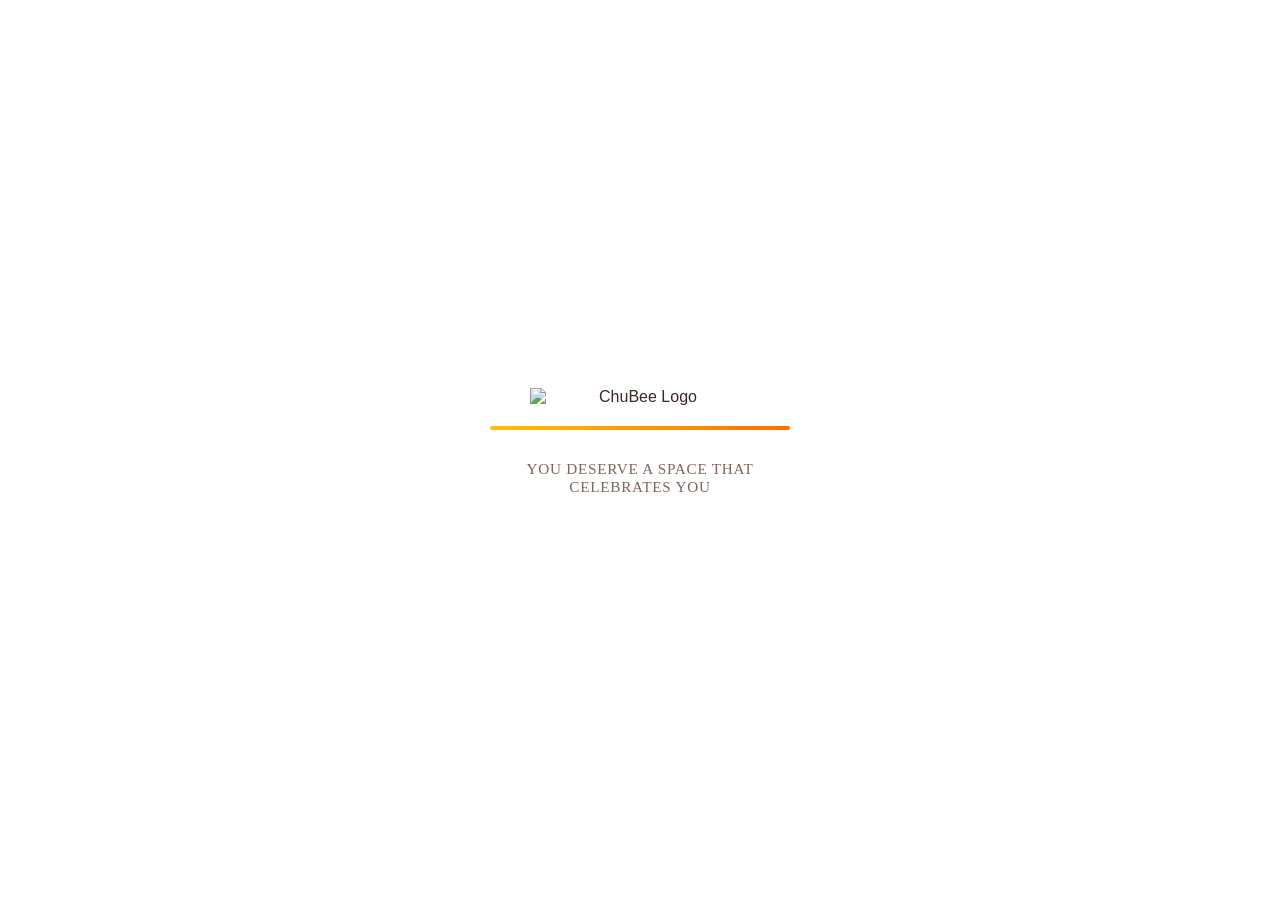
==== commit 7e90989c: "Add files via upload" ====
--- a/index.html
+++ b/index.html
@@ -1,1237 +1,98 @@
 <!DOCTYPE html>
-<html lang="en" data-theme="light">
+<html lang="en">
 <head>
     <meta charset="UTF-8">
     <meta name="viewport" content="width=device-width, initial-scale=1.0">
-    <title>The Mallu | Independent Tech, Business & Lifestyle Journal</title>
-    <link href="https://fonts.googleapis.com/css2?family=Plus+Jakarta+Sans:wght@300;400;500;600;700;800&display=swap" rel="stylesheet">
+    <title>ChuBee | The Hive of Acceptance</title>
     <style>
         :root {
-            --bg: #f8fafc;
-            --surface: #ffffff;
-            --surface-card: rgba(255, 255, 255, 0.75);
-            --text: #0f172a;
-            --sub-text: #475569;
-            --border: #e2e8f0;
-            --border-hover: #cbd5e1;
-            --accent: #0f172a;
-            --accent-glow: rgba(16, 185, 129, 0.06);
-            --primary: #10b981;
-            --primary-hover: #059669;
-            --nav-bg: rgba(248, 250, 252, 0.85);
-            --grid-color: rgba(15, 23, 42, 0.03);
-
-            --bg-whychooseus: linear-gradient(180deg, #f1f5f9 0%, #f8fafc 100%);
-            --bg-portfolio: linear-gradient(135deg, #f0fdf4 0%, #ffffff 100%);
-            --bg-business: linear-gradient(135deg, #eef2ff 0%, #ffffff 100%);
-            --bg-landing: linear-gradient(135deg, #fdf4ff 0%, #ffffff 100%);
-            --bg-customizable: linear-gradient(180deg, #ffffff 0%, #f8fafc 100%);
-            --bg-tutorials: linear-gradient(180deg, #0f172a 0%, #020617 100%);
-            --bg-vacancies: linear-gradient(180deg, #fffbeb 0%, #f8fafc 100%);
-            
-            --text-vacancies: #334155;
-            --border-portfolio: rgba(16, 185, 129, 0.15);
-            --border-business: rgba(79, 70, 229, 0.15);
-            --border-landing: rgba(168, 85, 247, 0.15);
-            
-            --bg-announce: linear-gradient(135deg, #ffffff 0%, #fffbeb 100%);
-            --text-announce: #0f172a;
-            --sub-announce: #475569;
-            --border-announce: rgba(234, 179, 8, 0.25);
-            
-            --shadow-sm: 0 1px 2px 0 rgba(0, 0, 0, 0.05);
-            --shadow-md: 0 4px 6px -1px rgba(0, 0, 0, 0.05), 0 2px 4px -2px rgba(0, 0, 0, 0.05);
-            --shadow-lg: 0 20px 25px -5px rgba(0, 0, 0, 0.05), 0 8px 10px -6px rgba(0, 0, 0, 0.05);
+            --honey-yellow: #FFC107;
+            --honey-dark: #FF6F00;
+            --white: #FFFFFF;
+            --text-dark: #3E2723;
+        }
+        body, html {
+            margin: 0;
+            padding: 0;
+            font-family: 'Segoe UI', Tahoma, Geneva, Verdana, sans-serif;
+            background-color: var(--white);
+            color: var(--text-dark);
+            overflow-x: hidden;
+            height: 100%;
         }
 
-        [data-theme='dark'] {
-            --bg: #030712;
-            --surface: #0b0f19;
-            --surface-card: rgba(11, 15, 25, 0.6);
-            --text: #f9fafb;
-            --sub-text: #9ca3af;
-            --border: rgba(31, 41, 55, 0.6);
-            --border-hover: rgba(55, 65, 81, 0.8);
-            --accent: #ffffff;
-            --accent-glow: rgba(16, 185, 129, 0.1);
-            --primary: #10b981;
-            --primary-hover: #34d399;
-            --nav-bg: rgba(3, 7, 18, 0.85);
-            --grid-color: rgba(255, 255, 255, 0.015);
+        /* --- Loading Screen Styles --- */
+        #loader {
+            position: fixed; top: 0; left: 0; width: 100vw; height: 100vh;
+            background-color: var(--white); z-index: 9999;
+            transition: opacity 0.8s ease-out, visibility 0.8s;
+            display: flex; justify-content: center; align-items: center;
+        }
+        #loader.hidden { opacity: 0; visibility: hidden; }
+        .loader-content { display: flex; flex-direction: column; align-items: center; width: 80%; max-width: 300px; gap: 20px; text-align: center; }
+        #loading-logo { width: 100%; max-width: 220px; object-fit: contain; animation: fadeIn 1.5s ease-in forwards; }
+        .loader-quote { font-family: 'Georgia', serif; color: #5d4037; font-size: 0.95rem; letter-spacing: 0.05em; text-transform: uppercase; margin-top: 10px; opacity: 0.8; }
+        @keyframes fadeIn { from { opacity: 0; } to { opacity: 1; } }
+        .progress-container { width: 100%; height: 4px; background-color: #eee; border-radius: 2px; overflow: hidden; }
+        .progress-bar { height: 100%; width: 0; background: linear-gradient(90deg, var(--honey-yellow), var(--honey-dark)); animation: fillProgress 5s linear forwards; }
+        @keyframes fillProgress { 0% { width: 0%; } 100% { width: 100%; } }
 
-            --bg-whychooseus: linear-gradient(180deg, #090d16 0%, #030712 100%);
-            --bg-portfolio: linear-gradient(135deg, rgba(4, 47, 36, 0.15) 0%, #0b0f19 100%);
-            --bg-business: linear-gradient(135deg, rgba(23, 37, 84, 0.15) 0%, #0b0f19 100%);
-            --bg-landing: linear-gradient(135deg, rgba(67, 20, 117, 0.1) 0%, #0b0f19 100%);
-            --bg-customizable: linear-gradient(180deg, #0b0f19 0%, #030712 100%);
-            --bg-tutorials: linear-gradient(180deg, #070a13 0%, #02040a 100%);
-            --bg-vacancies: linear-gradient(180deg, #0d0b21 0%, #030712 100%);
-            
-            --text-vacancies: #9ca3af;
-            --border-portfolio: rgba(52, 211, 153, 0.1);
-            --border-business: rgba(129, 140, 248, 0.1);
-            --border-landing: rgba(192, 132, 252, 0.1);
-            
-            --bg-announce: linear-gradient(135deg, #0d0b18 0%, #030712 100%);
-            --text-announce: #f9fafb;
-            --sub-announce: #9ca3af;
-            --border-announce: rgba(234, 179, 8, 0.15);
-            
-            --shadow-sm: 0 1px 2px 0 rgba(0, 0, 0, 0.5);
-            --shadow-md: 0 4px 6px -1px rgba(0, 0, 0, 0.3);
-            --shadow-lg: 0 20px 25px -5px rgba(0, 0, 0, 0.5);
+        /* --- Main Content Styles --- */
+        #main-content { opacity: 0; transition: opacity 1s ease-in 0.5s; text-align: center; min-height: 100vh; display: flex; flex-direction: column; }
+        body.loaded #main-content { opacity: 1; }
+        
+        /* Hero Section (Decorations Removed) */
+        .hero {
+            padding: 80px 20px 40px 20px;
+            display: flex;
+            flex-direction: column;
+            align-items: center;
         }
 
-        * { 
-            margin: 0; 
-            padding: 0; 
-            box-sizing: border-box; 
-            scroll-behavior: smooth;
+        .hero-logo {
+            width: 180px;
+            height: auto;
+            margin-bottom: 10px;
         }
 
-        body {
-            background-color: var(--bg);
-            color: var(--text);
-            font-family: 'Plus Jakarta Sans', sans-serif;
-            transition: background-color 0.4s cubic-bezier(0.16, 1, 0.3, 1), color 0.4s cubic-bezier(0.16, 1, 0.3, 1);
-            -webkit-font-smoothing: antialiased;
-            overflow-x: hidden;
-            letter-spacing: -0.01em;
-            position: relative;
-        }
-
-        body::before {
-            content: '';
-            position: absolute;
-            top: 0; left: 0; width: 100%; height: 100%;
-            background-image: radial-gradient(var(--grid-color) 1.5px, transparent 1.5px);
-            background-size: 32px 32px;
-            z-index: -2;
-            pointer-events: none;
-        }
-
-        .glow-aura {
-            position: fixed;
-            width: 600px;
-            height: 600px;
-            background: radial-gradient(circle, var(--accent-glow) 0%, transparent 70%);
-            top: 0; left: 0;
-            transform: translate(-50%, -50%);
-            pointer-events: none;
-            z-index: -1;
-        }
-
-        .container { max-width: 1240px; margin: 0 auto; padding: 0 2rem; }
-
-        header {
-            position: sticky;
-            top: 0;
-            z-index: 1000;
-            background: var(--nav-bg);
-            backdrop-filter: blur(12px);
-            -webkit-backdrop-filter: blur(12px);
-            border-bottom: 1px solid var(--border);
-            width: 100%;
-            padding: 1.25rem 0;
-            transition: all 0.3s ease;
-        }
-
-        nav { display: flex; justify-content: space-between; align-items: center; position: relative; }
-
-        .brand { display: flex; align-items: center; text-decoration: none; transition: opacity 0.2s; min-height: 44px; }
-        .brand:hover { opacity: 0.85; }
-        .logo-img { height: 26px; width: auto; display: block; }
-        [data-theme='dark'] .logo-img { filter: invert(1) brightness(2); }
-
-        .nav-menu { display: flex; align-items: center; gap: 3rem; }
-        .nav-links { display: flex; gap: 2.25rem; align-items: center; list-style: none; }
-        .nav-links a {
-            text-decoration: none;
-            color: var(--sub-text);
-            font-size: 0.9rem;
-            font-weight: 500;
-            transition: color 0.2s ease;
-            display: inline-block;
-            padding: 0.5rem 0;
-            min-height: 44px;
-            line-height: 28px;
-        }
-        .nav-links a:hover { color: var(--text); }
-        .nav-links a.active { color: var(--primary); font-weight: 700; }
-        
-        .nav-actions { display: flex; align-items: center; gap: 1rem; }
-
-        .theme-toggle-btn {
-            background: var(--surface);
-            border: 1px solid var(--border);
-            color: var(--text);
-            width: 44px;
-            height: 44px;
-            border-radius: 10px;
-            cursor: pointer;
-            display: flex;
-            align-items: center;
-            justify-content: center;
-            transition: all 0.2s ease;
-            box-shadow: var(--shadow-sm);
-        }
-        .theme-toggle-btn:hover { background: var(--bg); border-color: var(--border-hover); transform: translateY(-1px); }
-        
-        .theme-toggle-btn svg { width: 16px; height: 16px; fill: currentColor; }
-        .theme-toggle-btn .sun-icon { display: block; }
-        .theme-toggle-btn .moon-icon { display: none; }
-        
-        [data-theme='dark'] .theme-toggle-btn .sun-icon { display: none; }
-        [data-theme='dark'] .theme-toggle-btn .moon-icon { display: block; }
-
-        .menu-toggle {
-            display: none;
-            background: transparent;
-            border: 1px solid var(--border);
-            color: var(--text);
-            width: 44px;
-            height: 44px;
-            cursor: pointer;
-            border-radius: 10px;
-            align-items: center;
-            justify-content: center;
-        }
-        .menu-toggle svg { width: 16px; height: 16px; fill: currentColor; }
-
-        /* --- News Layout Infrastructure --- */
-        .hero-section {
-            padding: clamp(30px, 5vh, 60px) 0;
-            position: relative;
-        }
-
-        .news-grid-magazine {
-            display: grid;
-            grid-template-columns: 1.2fr 0.8fr;
-            gap: 30px;
-            margin-bottom: 40px;
-        }
-
-        .main-story-card {
-            background: var(--surface);
-            border: 1px solid var(--border);
-            border-radius: 24px;
-            padding: 2.5rem;
-            box-shadow: var(--shadow-md);
-            display: flex;
-            flex-direction: column;
-            justify-content: space-between;
-            transition: all 0.3s ease;
-        }
-        .main-story-card:hover { transform: translateY(-2px); box-shadow: var(--shadow-lg); border-color: var(--border-hover); }
-
-        .story-tag {
-            display: inline-flex;
-            align-items: center;
-            background: rgba(16, 185, 129, 0.08);
-            color: var(--primary);
-            padding: 4px 12px;
-            border-radius: 100px;
-            font-size: 0.75rem;
-            font-weight: 700;
-            text-transform: uppercase;
-            letter-spacing: 0.05em;
-            margin-bottom: 1.5rem;
-            align-self: flex-start;
-        }
-
-        .main-story-card h1 {
-            font-size: clamp(2rem, 3.5vw, 2.8rem);
-            line-height: 1.2;
-            font-weight: 800;
-            letter-spacing: -0.03em;
-            color: var(--text);
-            margin-bottom: 1.25rem;
-        }
-
-        .main-story-card p {
-            font-size: 1.1rem;
-            color: var(--sub-text);
-            line-height: 1.6;
-            margin-bottom: 2rem;
-        }
-
-        .story-meta {
-            display: flex;
-            align-items: center;
-            gap: 12px;
-            font-size: 0.85rem;
-            color: var(--sub-text);
-            border-top: 1px solid var(--border);
-            padding-top: 1.5rem;
-        }
-
-        .meta-author { font-weight: 600; color: var(--text); }
-
-        /* --- Sidebar News Stack --- */
-        .sidebar-news-stack {
-            display: flex;
-            flex-direction: column;
-            gap: 20px;
-        }
-
-        .sidebar-title {
-            font-size: 1.1rem;
-            text-transform: uppercase;
-            letter-spacing: 0.05em;
-            font-weight: 700;
-            border-bottom: 2px solid var(--text);
-            padding-bottom: 8px;
-            margin-bottom: 10px;
-            display: flex;
-            justify-content: space-between;
-            align-items: center;
-        }
-        .sidebar-title span::after {
-            content: '';
-            display: inline-block;
-            width: 8px; height: 8px;
-            background: var(--primary);
-            border-radius: 50%;
-            margin-left: 8px;
-        }
-
-        .mini-news-row {
-            background: var(--surface);
-            border: 1px solid var(--border);
-            border-radius: 16px;
-            padding: 1.25rem;
-            display: flex;
-            flex-direction: column;
-            gap: 8px;
-            transition: all 0.2s ease;
-            text-decoration: none;
-            color: inherit;
-        }
-        .mini-news-row:hover { border-color: var(--border-hover); background: var(--bg-whychooseus); }
-        .mini-news-row h3 { font-size: 1rem; font-weight: 700; line-height: 1.4; letter-spacing: -0.01em; }
-        .mini-news-row .time { font-size: 0.75rem; color: var(--sub-text); font-weight: 500; }
-
-        /* --- Category Switcher Row --- */
-        .category-bar-section {
-            border-top: 1px solid var(--border);
-            border-bottom: 1px solid var(--border);
-            background: var(--surface);
-            padding: 1rem 0;
-            position: sticky;
-            top: 85px;
-            z-index: 900;
-        }
-        .category-scroll-container {
-            display: flex;
-            gap: 1rem;
-            overflow-x: auto;
-            white-space: nowrap;
-            scrollbar-width: none;
-        }
-        .category-scroll-container::-webkit-scrollbar { display: none; }
-        
-        .cat-tab {
-            padding: 6px 16px;
-            border-radius: 100px;
-            border: 1px solid var(--border);
-            background: var(--bg);
-            color: var(--sub-text);
-            font-size: 0.85rem;
-            font-weight: 600;
-            cursor: pointer;
-            transition: all 0.2s ease;
-        }
-        .cat-tab:hover, .cat-tab.active {
-            background: var(--accent);
-            color: var(--bg);
-            border-color: var(--accent);
-        }
-
-        /* --- Bento Feed Matrix --- */
-        .why-choose-us {
-            padding: 60px 0;
-            background: var(--bg-whychooseus); 
-        }
-
-        .section-header {
-            text-align: left;
-            margin-bottom: 40px;
-            border-left: 4px solid var(--primary);
-            padding-left: 15px;
-        }
-
-        .section-title {
-            font-size: clamp(1.6rem, 3vw, 2.2rem);
-            font-weight: 800;
-            letter-spacing: -0.02em;
-            margin-bottom: 0.5rem;
-        }
-
-        .section-subtitle {
-            color: var(--sub-text);
-            font-size: 1rem;
-        }
-
-        .features-grid {
-            display: grid; 
-            grid-template-columns: repeat(auto-fit, minmax(320px, 1fr)); 
-            gap: 2rem;
-        }
-
-        .feature-card {
-            background: var(--surface);
-            border: 1px solid var(--border);
-            border-radius: 24px;
-            padding: 2rem;
-            transition: all 0.3s cubic-bezier(0.16, 1, 0.3, 1);
-            box-shadow: var(--shadow-sm);
-            display: flex;
-            flex-direction: column;
-            justify-content: space-between;
-        }
-
-        .feature-card:hover {
-            transform: translateY(-4px);
-            border-color: var(--border-hover);
-            box-shadow: var(--shadow-lg);
-        }
-
-        .feature-num {
-            font-size: 0.75rem;
-            font-weight: 700;
-            color: var(--primary);
-            margin-bottom: 1rem;
-            display: block;
-            text-transform: uppercase;
-        }
-
-        .feature-card h3 {
-            margin-bottom: 0.75rem; 
-            font-size: 1.2rem; 
-            font-weight: 700;
-            line-height: 1.4;
-        }
-
-        .feature-card p {
-            color: var(--sub-text);
-            font-size: 0.95rem;
-            line-height: 1.6;
-            margin-bottom: 1.5rem;
-        }
-
-        /* --- Creative News Analysis --- */
-        .solutions-section {
-            padding: 60px 0;
-            background-color: var(--bg);
-            border-top: 1px solid var(--border);
-        }
-
-        .solutions-grid {
-            display: grid;
-            grid-template-columns: repeat(3, 1fr);
-            gap: 2rem;
-        }
-
-        .solution-bento-card {
-            border: 1px solid var(--border);
-            border-radius: 24px;
-            padding: 2rem;
-            display: flex;
-            flex-direction: column;
-            justify-content: space-between;
-            position: relative;
-            box-shadow: var(--shadow-sm);
-            transition: all 0.3s ease;
-        }
-
-        .solution-bento-card.portfolio-card { background: var(--bg-portfolio); border-color: var(--border-portfolio); }
-        .solution-bento-card.business-card { background: var(--bg-business); border-color: var(--border-business); }
-        .solution-bento-card.landing-card { background: var(--bg-landing); border-color: var(--border-landing); }
-
-        .solution-bento-card:hover { transform: translateY(-4px); box-shadow: var(--shadow-lg); }
-
-        .solution-tag {
-            font-size: 0.7rem;
-            font-weight: 700;
-            text-transform: uppercase;
-            letter-spacing: 0.05em;
-            color: var(--text);
-            background: rgba(255, 255, 255, 0.6);
-            border: 1px solid var(--border);
-            padding: 4px 10px;
-            border-radius: 8px;
-            align-self: flex-start;
-            margin-bottom: 1.5rem;
-        }
-        [data-theme='dark'] .solution-tag { background: rgba(0, 0, 0, 0.4); }
-
-        .solution-bento-card h3 {
-            font-size: 1.3rem;
-            font-weight: 700;
-            letter-spacing: -0.01em;
-            margin-bottom: 0.75rem;
-            line-height: 1.4;
-        }
-
-        .solution-bento-card p {
-            color: var(--sub-text);
-            font-size: 0.95rem;
-            line-height: 1.55;
-        }
-
-        .btn { 
-            padding: 0.65rem 1.5rem; 
-            font-weight: 600; 
-            font-size: 0.9rem; 
-            border-radius: 10px; 
-            cursor: pointer; 
-            transition: all 0.2s cubic-bezier(0.16, 1, 0.3, 1); 
-            text-decoration: none; 
-            display: inline-flex; 
-            align-items: center;
-            justify-content: center;
-            min-height: 44px;
-        }
-
-        .btn-primary { background: var(--accent); color: var(--bg); border: 1px solid var(--accent); }
-        .btn-primary:hover { opacity: 0.9; transform: translateY(-1px); }
-        .btn-outline { border: 1px solid var(--border); color: var(--text); background: var(--surface); }
-        .btn-outline:hover { background: var(--bg); border-color: var(--border-hover); }
-
-        .exclusions-banner {
-            grid-column: span 3;
-            background: var(--surface);
-            border: 1px dashed var(--border);
-            border-radius: 20px;
-            padding: 1.5rem 2rem;
-            display: flex;
-            justify-content: space-between;
-            align-items: center;
-            margin-top: 0.5rem;
-        }
-
-        .exclusions-left { display: flex; align-items: center; gap: 16px; }
-        .exclusions-left h4 { font-size: 0.95rem; font-weight: 600; color: var(--text); }
-        .exclusions-left p { font-size: 0.9rem; color: var(--sub-text); }
-
-        /* --- Video & Broadcast Reports --- */
-        .tutorials-section {
-            padding: 60px 0;
-            background: var(--bg-tutorials);
-            border-top: 1px solid var(--border);
-        }
-        
-        .tutorials-section .section-title { color: #ffffff !important; }
-        .tutorials-section .section-subtitle, .tutorials-section .video-caption { color: #94a3b8 !important; }
-
-        .tutorials-grid {
-            display: grid;
-            grid-template-columns: repeat(3, 1fr);
-            gap: 2rem;
-            margin-bottom: 2rem;
-        }
-
-        .video-wrapper {
-            background: rgba(15, 23, 42, 0.4);
-            border: 1px solid rgba(255, 255, 255, 0.08);
-            border-radius: 20px;
-            padding: 10px;
-            transition: all 0.3s ease;
-        }
-        .video-wrapper:hover { transform: translateY(-4px); border-color: rgba(16, 185, 129, 0.3); }
-
-        .video-frame { width: 100%; aspect-ratio: 16 / 9; border-radius: 12px; border: none; display: block; }
-        .video-caption { font-size: 0.9rem; font-weight: 600; margin-top: 1rem; padding: 0 4px; }
-        
-        .btn-tutorials-outline { border-color: rgba(255, 255, 255, 0.15) !important; color: #ffffff !important; background: transparent; }
-
-        /* --- Ticker / Sliding Carousel Track --- */
-        .vacancies-section {
-            padding: 60px 0;
-            background: var(--bg-vacancies);
-            border-bottom: 1px solid var(--border);
-            overflow: hidden;
-        }
-
-        .vacancies-carousel-container { width: 100%; overflow: hidden; padding: 10px 0; position: relative; }
-        .vacancies-track { display: flex; gap: 2rem; width: max-content; animation: infiniteScroll 40s linear infinite; }
-        .vacancies-track:hover { animation-play-state: paused; }
-
-        .vacancy-card {
-            background: var(--surface);
-            border: 1px solid var(--border);
-            border-radius: 24px;
-            padding: 2rem;
-            width: 360px;
-            display: flex;
-            flex-direction: column;
-            justify-content: space-between;
-            box-shadow: var(--shadow-sm);
-        }
-        [data-theme='dark'] .vacancy-card { background: #0f1422; }
-        .vacancy-card h3 { font-size: 1.15rem; font-weight: 700; margin-bottom: 0.5rem; color: var(--text); }
-        .vacancy-card p { color: var(--sub-text); font-size: 0.9rem; line-height: 1.5; margin-bottom: 1.5rem; flex-grow: 1; }
-
-        @keyframes infiniteScroll {
-            0% { transform: translateX(0); }
-            100% { transform: translateX(calc(-50% - 1rem)); }
-        }
-
-        /* --- Newsletter Engagement Panel --- */
-        .customizable-section {
-            padding: 80px 0;
-            background: var(--bg-customizable);
-            border-top: 1px solid var(--border);
-        }
-
-        .custom-badge {
-            display: inline-flex;
-            align-items: center;
-            padding: 6px 14px;
-            background: rgba(16, 185, 129, 0.06);
-            color: var(--primary);
-            border: 1px solid rgba(16, 185, 129, 0.15);
-            border-radius: 100px;
-            font-size: 0.75rem;
-            font-weight: 600;
-            margin-bottom: 1.5rem;
-        }
-
-        .customizable-content h2 {
-            font-size: clamp(1.8rem, 4vw, 2.5rem);
-            font-weight: 800;
-            letter-spacing: -0.02em;
-            line-height: 1.2;
-            margin-bottom: 1.25rem;
-        }
-
-        .customizable-content p {
-            font-size: 1.05rem;
-            color: var(--sub-text);
-            max-width: 660px;
-            line-height: 1.6;
-            margin-bottom: 2rem;
-        }
-
-        .newsletter-form {
-            display: flex;
-            gap: 12px;
-            max-width: 500px;
-            width: 100%;
-        }
-
-        .newsletter-input {
-            flex: 1;
-            background: var(--surface);
-            border: 1px solid var(--border);
-            padding: 0 1rem;
-            border-radius: 10px;
-            font-family: inherit;
-            color: var(--text);
-            outline: none;
-        }
-        .newsletter-input:focus { border-color: var(--primary); }
-
-        /* --- Enterprise Footer Setup --- */
-        footer {
-            background-color: var(--surface);
-            border-top: 1px solid var(--border);
-            padding: 60px 0 40px; 
-        }
-
-        .footer-grid {
-            display: grid;
-            grid-template-columns: 2fr repeat(4, 1fr); 
-            gap: 40px;
-            margin-bottom: 40px;
-        }
-
-        .footer-brand p {
-            margin-top: 1.25rem;
-            color: var(--sub-text);
-            max-width: 280px;
-            line-height: 1.6;
-            font-size: 0.9rem;
-        }
-
-        .footer-links h4 {
-            font-weight: 600;
-            margin-bottom: 1.25rem;
-            font-size: 0.85rem;
-            color: var(--text);
-            text-transform: uppercase;
-            letter-spacing: 0.03em;
-        }
-
-        .footer-links ul { list-style: none; }
-        .footer-links li { margin-bottom: 0.75rem; }
-        .footer-links a {
-            text-decoration: none;
-            color: var(--sub-text);
-            font-size: 0.9rem;
-            transition: color 0.15s ease;
-            display: inline-block;
-            min-height: 44px;
-        }
-        .footer-links a:hover { color: var(--text); }
-
-        .footer-bottom {
-            padding-top: 2rem;
-            border-top: 1px solid var(--border);
-            display: flex;
-            justify-content: space-between;
-            align-items: center;
-            font-size: 0.85rem;
-            color: var(--sub-text);
-            flex-wrap: wrap;
-            gap: 15px;
-        }
-
-        /* --- Privacy Content Popup Tray --- */
-        #privacy-popup {
-            position: fixed;
-            bottom: 24px;
-            right: 24px;
-            width: calc(100% - 48px);
-            max-width: 400px;
-            background-color: var(--surface);
-            border: 1px solid var(--border);
-            padding: 1.5rem;
-            z-index: 9999;
-            box-shadow: var(--shadow-lg);
-            display: flex;
-            flex-direction: column;
-            gap: 1rem;
-            border-radius: 20px;
-            visibility: hidden;
-            opacity: 0;
-            transform: translateY(16px);
-            transition: all 0.4s cubic-bezier(0.16, 1, 0.3, 1);
-        }
-
-        #privacy-popup.show { visibility: visible; opacity: 1; transform: translateY(0); }
-        .privacy-text { font-size: 0.88rem; color: var(--sub-text); line-height: 1.5; }
-        .privacy-actions { display: flex; gap: 8px; }
-        .btn-small { flex: 1; padding: 8px 14px; font-size: 0.85rem; font-weight: 600; border-radius: 10px; cursor: pointer; min-height: 44px; display: inline-flex; align-items: center; justify-content: center;}
-        .btn-accept { background-color: var(--accent); color: var(--bg); border: 1px solid var(--accent); }
-        .btn-ignore { background: transparent; color: var(--text); border: 1px solid var(--border); }
-
-        /* --- Program Acquisition Modal --- */
-        .announcement-overlay {
-            position: fixed;
-            inset: 0;
-            background: rgba(3, 7, 18, 0.5);
-            backdrop-filter: blur(8px);
-            -webkit-backdrop-filter: blur(8px);
-            z-index: 11000;
-            display: flex;
-            align-items: center;
-            justify-content: center;
-            opacity: 0;
-            visibility: hidden;
-            transition: all 0.4s cubic-bezier(0.16, 1, 0.3, 1);
-            padding: 1.5rem;
-        }
-        .announcement-overlay.active { opacity: 1; visibility: visible; }
-
-        .announcement-card {
-            background: var(--bg-announce);
-            border: 1px solid var(--border-announce);
-            color: var(--text-announce);
-            padding: 3rem 2.5rem;
-            border-radius: 28px;
-            width: 100%;
-            max-width: 480px;
-            position: relative;
-            transform: translateY(20px) scale(0.98);
-            transition: all 0.4s cubic-bezier(0.16, 1, 0.3, 1);
-        }
-        .announcement-overlay.active .announcement-card { transform: translateY(0) scale(1); }
-
-        .announce-close {
-            position: absolute;
-            top: 1.25rem; right: 1.25rem;
-            background: rgba(15, 23, 42, 0.04);
-            border: 1px solid rgba(15, 23, 42, 0.06);
-            color: var(--text-announce);
-            width: 36px; height: 36px;
-            border-radius: 50%;
-            display: flex; align-items: center; justify-content: center;
-            font-size: 1.25rem;
-            cursor: pointer;
-            transition: all 0.2s ease;
-        }
-
-        .btn-announce { width: 100%; padding: 0.9rem 1.5rem; text-align: center; font-size: 0.95rem; background: var(--text-announce); color: var(--bg); border: 1px solid var(--text-announce); }
-        [data-theme='dark'] .btn-announce { background: linear-gradient(135deg, #fef08a 0%, #facc15 100%); color: #030712; border: none; }
-
-        /* --- Adaptive Layout Media Rules --- */
-        @media (max-width: 1024px) {
-            .nav-menu {
-                display: none;
-                position: absolute;
-                top: 100%; left: 0; width: 100%;
-                background: var(--surface);
-                border-bottom: 1px solid var(--border);
-                padding: 1.5rem;
-                flex-direction: column;
-                align-items: flex-start;
-                gap: 1.5rem;
-                box-shadow: var(--shadow-md);
-            }
-            .nav-menu.active { display: flex; }
-            .nav-links { flex-direction: column; align-items: flex-start; width: 100%; gap: 0.5rem; }
-            .nav-actions { width: 100%; justify-content: space-between; padding-top: 1rem; border-top: 1px solid var(--border); }
-            .menu-toggle { display: flex; }
-
-            .news-grid-magazine { grid-template-columns: 1fr; gap: 30px; }
-            .solutions-grid { grid-template-columns: 1fr; gap: 1.5rem; }
-            .exclusions-banner { grid-column: span 1; flex-direction: column; align-items: flex-start; gap: 1rem; }
-            .tutorials-grid { grid-template-columns: 1fr; gap: 1.5rem; }
-            .footer-grid { grid-template-columns: repeat(2, 1fr); gap: 32px; }
-            .footer-brand { grid-column: span 2; }
-            .category-bar-section { top: 80px; }
-        }
-
-        @media (max-width: 640px) {
-            .footer-grid { grid-template-columns: 1fr; }
-            .footer-brand { grid-column: span 1; }
-            .container { padding: 0 1.25rem; }
-            .newsletter-form { flex-direction: column; }
-            .newsletter-input { min-height: 44px; }
-        }
+        main { flex-grow: 1; padding: 20px; max-width: 800px; margin: 0 auto; }
+        h2 { font-size: 2.2rem; color: var(--text-dark); margin-bottom: 20px; }
+        .subtitle { font-size: 1.25rem; color: #555; margin-bottom: 40px; line-height: 1.6; }
+        .btn { display: inline-block; padding: 16px 40px; font-weight: bold; background-color: var(--honey-yellow); color: var(--white); text-decoration: none; border-radius: 30px; }
     </style>
 </head>
 <body>
 
-    <div class="glow-aura" id="glowAura"></div>
-
-    <div class="announcement-overlay" id="announceOverlay">
-        <div class="announcement-card">
-            <button class="announce-close" onclick="closeAnnounceModal()">&times;</button>
-            <h2>Breaking: FC Community Registration opens soon</h2>
-            <p>Our Freelancers Community Program (FCP 2026) first-tier intelligence pipeline launches next month. Secure private sandbox access codes early.</p>
-            <a href="fcp-2026.html" class="btn btn-announce">Join Journalism Waitlist</a>
+    <div id="loader">
+        <div class="loader-content">
+             <img id="loading-logo" src="https://dxtcuekuplihhijepqww.supabase.co/storage/v1/object/public/Assets/20260627_000257.png" alt="ChuBee Logo">
+             <div class="progress-container">
+                 <div class="progress-bar"></div>
+             </div>
+             <p class="loader-quote">You deserve a space that celebrates you</p>
         </div>
     </div>
 
-    <header>
-        <div class="container">
-            <nav>
-                <a href="/" class="brand">
-                    <img src="mallulogo.png" alt="The Mallu Logo" class="logo-img">
-                </a>
-                
-                <div class="nav-menu" id="navMenu">
-                    <ul class="nav-links">
-                        <li><a href="#" class="active">Home Feed</a></li>
-                        <li><a href="freelancers.html">Tech Ecosystem</a></li>
-                        <li><a href="#broadcasts">Video Reports</a></li>
-                        <li><a href="#newsletter">Subscribe</a></li>
-                    </ul>
-                    
-                    <div class="nav-actions">
-                        <button class="theme-toggle-btn" onclick="toggleTheme()" aria-label="Toggle theme">
-                            <svg class="sun-icon" viewBox="0 0 24 24"><path d="M12 7c-2.76 0-5 2.24-5 5s2.24 5 5 5 5-2.24 5-5-2.24-5-5-5zM2 13h2c.55 0 1-.45 1-1s-.45-1-1-1H2c-.55 0-1 .45-1 1s.45 1 1 1zm18 0h2c.55 0 1-.45 1-1s-.45-1-1-1h-2c-.55 0-1 .45-1 1s.45 1 1 1zM11 2v2c0 .55.45 1 1 1s1-.45 1-1V2c0-.55-.45-1-1-1s-1 .45-1 1zm0 18v2c0 .55.45 1 1 1s1-.45 1-1v-2c0-.55-.45-1-1-1s-1 .45-1 1zM5.99 4.58c-.39-.39-1.03-.39-1.41 0s-.39 1.03 0 1.41l1.06 1.06c.39.39 1.03.39 1.41 0s.39-1.03 0-1.41L5.99 4.58zm12.37 12.37c-.39-.39-1.03-.39-1.41 0s-.39 1.03 0 1.41l1.06 1.06c.39.39 1.03.39 1.41 0s.39-1.03 0-1.41l-1.06-1.06zm1.06-12.37c-.39-.39-1.03-.39-1.41 0l-1.06 1.06c-.39.39-.39 1.03 0 1.41s1.03.39 1.41 0l1.06-1.06c.39-.38.39-1.02 0-1.41zM5.99 18.01l-1.06 1.06c-.39.39-.39 1.03 0 1.41s1.03.39 1.41 0l1.06-1.06c.39-.39.39-1.03 0-1.41s-1.02-.39-1.41 0z"/></svg>
-                            <svg class="moon-icon" viewBox="0 0 24 24"><path d="M12.3 22c5.36 0 9.7-4.34 9.7-9.7 0-2.5-.95-4.78-2.52-6.5-.42-.46-1.12-.27-1.28.33-.87 3.32-3.88 5.77-7.46 5.77-2.6 0-4.94-1.3-6.4-3.3-.34-.47-.98-.41-1.29.11C2.46 10.42 2 11.91 2 13.5 2 18.16 5.84 22 12.3 22z"/></svg>
-                        </button>
-                    </div>
-                </div>
-
-                <button class="menu-toggle" id="menuBtn" onclick="toggleMenu()" aria-label="Toggle navigation menu">
-                    <svg viewBox="0 0 24 24"><path d="M3 18h18v-2H3v2zm0-5h18v-2H3v2zm0-7v2h18V6H3z"/></svg>
-                </button>
-            </nav>
-        </div>
-    </header>
-
-    <div id="privacy-popup">
-        <div class="privacy-text">
-            We track technical telemetry to maintain server balancing across core news nodes. Read our <a href="#">Privacy Policy</a>.
-        </div>
-        <div class="privacy-actions">
-            <button class="btn-small btn-ignore" onclick="closePrivacy()">Ignore</button>
-            <button class="btn-small btn-accept" onclick="acceptPrivacyAndReload()">Acknowledge</button>
-        </div>
+    <div id="main-content">
+        <section class="hero">
+            <img class="hero-logo" src="https://dxtcuekuplihhijepqww.supabase.co/storage/v1/object/public/Assets/20260627_000257.png" alt="ChuBee Logo">
+        </section>
+        <main>
+            <h2>Welcome to the Hive of Acceptance</h2>
+            <p class="subtitle">The ultimate dating and friend-finder platform engineered specifically for the plus-size community.</p>
+            <a href="#" class="btn">Find Your Swarm</a>
+        </main>
     </div>
 
-    <!-- Category Bar Filter System -->
-    <div class="category-bar-section">
-        <div class="container">
-            <div class="category-scroll-container">
-                <button class="cat-tab active">All Stories</button>
-                <button class="cat-tab">Tech & Engineering</button>
-                <button class="cat-tab">Business Intelligence</button>
-                <button class="cat-tab">Ecosystem Matrix</button>
-                <button class="cat-tab">Regional Updates</button>
-                <button class="cat-tab">Open-Source Log</button>
-            </div>
-        </div>
-    </div>
-
-    <main>
-        <!-- Top Editorial Magazine Layout -->
-        <section class="hero-section">
-            <div class="container">
-                <div class="news-grid-magazine">
-                    
-                    <div class="main-story-card">
-                        <div>
-                            <span class="story-tag">Exclusive Report</span>
-                            <h1>The Rise of Adaptive Fluid UI Scaling Frameworks in Modern Decentralized Systems</h1>
-                            <p>As standard rendering pipelines shift toward edge-heavy processing architecture, engineering teams are completely discarding rigid UI canvas parameters in favor of semantic, dynamic structural layouts.</p>
-                        </div>
-                        <div class="story-meta">
-                            <span class="meta-author">By Senior Architecture Editor</span>
-                            <span>&bull;</span>
-                            <span>June 14, 2026</span>
-                            <span>&bull;</span>
-                            <span>5 min read</span>
-                        </div>
-                    </div>
-
-                    <div class="sidebar-news-stack">
-                        <div class="sidebar-title"><span>Trending Now</span></div>
-                        
-                        <a href="#" class="mini-news-row">
-                            <span class="time">Fintech Strategy &bull; 2 hours ago</span>
-                            <h3>How Next-Gen Web Solutions are driving down regional deployment costs to 2599₹ base thresholds</h3>
-                        </a>
-                        
-                        <a href="#" class="mini-news-row">
-                            <span class="time">Infrastructure &bull; 5 hours ago</span>
-                            <h3>Achieving 99.9% Production Uptime Architecture utilizing automated edge networks</h3>
-                        </a>
-                        
-                        <a href="#" class="mini-news-row">
-                            <span class="time">Global Talent &bull; 1 day ago</span>
-                            <h3>Decentralized execution models emerge as alternatives to legacy operational retainers</h3>
-                        </a>
-                    </div>
-
-                </div>
-            </div>
-        </section>
-
-        <!-- Fresh News Cards Feed -->
-        <section id="features" class="why-choose-us">
-            <div class="container">
-                <div class="section-header">
-                    <h2 class="section-title">Ecosystem Wire Log</h2>
-                    <p class="section-subtitle">Real-time technical tracking and analytical breakdowns across product loops.</p>
-                </div>
-                <div class="features-grid">
-                    <div class="feature-card">
-                        <div>
-                            <span class="feature-num">Module 01 &bull; Engineering</span>
-                            <h3>Deploying Core Web Vitals to Outpace Traditional Analytics</h3>
-                            <p>Proactive performance tuning and architectural excellence ensure modern digital storefronts maintain audience retention levels over legacy structures.</p>
-                        </div>
-                        <div class="story-meta">
-                            <span>By Core Team &bull; 4 Min Read</span>
-                        </div>
-                    </div>
-                    <div class="feature-card">
-                        <div>
-                            <span class="feature-num">Module 02 &bull; Operations</span>
-                            <h3>Bypassing Corporate Bottlenecks via Fully Managed Digital Layouts</h3>
-                            <p>An inside look at how micro-businesses are shifting to managed hosting systems to preserve operational bandwidth and protect rapid delivery loops.</p>
-                        </div>
-                        <div class="story-meta">
-                            <span>By System Ops &bull; 6 Min Read</span>
-                        </div>
-                    </div>
-                    <div class="feature-card">
-                        <div>
-                            <span class="feature-num">Module 03 &bull; Evolution</span>
-                            <h3>Continuous Feature Enhancements vs Static Code Replicas</h3>
-                            <p>Why aggressive bug resolution pipelines and iterative layout shifts are essential to surviving long-term search updates.</p>
-                        </div>
-                        <div class="story-meta">
-                            <span>By UI Labs &bull; 3 Min Read</span>
-                        </div>
-                    </div>
-                </div>
-            </div>
-        </section>
-
-        <!-- Structural Deep-Dives Layout -->
-        <section id="solutions" class="solutions-section">
-            <div class="container">
-                <div class="section-header">
-                    <h2 class="section-title">Deep-Dive Blueprints</h2>
-                    <p class="section-subtitle">Long-form thematic architectural breakdowns of online authority positioning.</p>
-                </div>
-                
-                <div class="solutions-grid">
-                    <div class="solution-bento-card portfolio-card">
-                        <div>
-                            <span class="solution-tag">Visual Authority</span>
-                            <h3>Minimalist Portfolios as Client Acquisition Frameworks</h3>
-                            <p>How modern software engineers, executive directors, and independent specialists use clean layout transitions to capture high-value inbound operations.</p>
-                        </div>
-                    </div>
-
-                    <div class="solution-bento-card business-card">
-                        <div>
-                            <span class="solution-tag">Corporate Identity</span>
-                            <h3>Mapping Enterprise Timelines & Validation Metrics Cleanly</h3>
-                            <p>Analyzing corporate structural designs that successfully convey core regional brand values without introduction of heavy interface friction.</p>
-                        </div>
-                    </div>
-
-                    <div class="solution-bento-card landing-card">
-                        <div>
-                            <span class="solution-tag">Conversion Tuning</span>
-                            <h3>The Math Behind Hyper-Focused Single-Page Funnels</h3>
-                            <p>An exact layout hierarchy breakdown optimizing campaign traffic distribution points for product previews and alpha sign-up tracks.</p>
-                        </div>
-                    </div>
-
-                    <div class="exclusions-banner">
-                        <div class="exclusions-left">
-                            <svg width="18" height="18" viewBox="0 0 24 24" fill="none" stroke="currentColor" stroke-width="2.5" stroke-linecap="round" stroke-linejoin="round" style="color: var(--primary); flex-shrink: 0;"><circle cx="12" cy="12" r="10"></circle><line x1="12" y1="16" x2="12" y2="12"></line><line x1="12" y1="8" x2="12.01" y2="8"></line></svg>
-                            <div>
-                                <h4>Editorial Policy Directive</h4>
-                                <p>To protect computational speed overheads across all device targets, our journal limits execution of scripts inside technical write-ups (Zero bloated asset tracking models allowed).</p>
-                            </div>
-                        </div>
-                    </div>
-                </div>
-            </div>
-        </section>
-
-        <!-- Video Broadcast Section -->
-        <section id="broadcasts" class="tutorials-section">
-            <div class="container">
-                <div class="section-header">
-                    <h2 class="section-title">Video Briefings & Broadcasts</h2>
-                    <p class="section-subtitle">Step-by-step visual reports from our media desk regarding complex platform deployment.</p>
-                </div>
-                
-                <div class="tutorials-grid">
-                    <div class="video-wrapper">
-                        <iframe class="video-frame" src="https://www.youtube.com/embed/dQw4w9WgXcQ" allow="accelerometer; autoplay; clipboard-write; encrypted-media; gyroscope; picture-in-picture" allowfullscreen></iframe>
-                        <div class="video-caption">Broadcast: Controlling Decentralized Telemetry Panels</div>
-                    </div>
-
-                    <div class="video-wrapper">
-                        <iframe class="video-frame" src="https://www.youtube.com/embed/dQw4w9WgXcQ" allow="accelerometer; autoplay; clipboard-write; encrypted-media; gyroscope; picture-in-picture" allowfullscreen></iframe>
-                        <div class="video-caption">Report: Re-engineering Legacy CSS Layout Canvas</div>
-                    </div>
-
-                    <div class="video-wrapper">
-                        <iframe class="video-frame" src="https://www.youtube.com/embed/dQw4w9WgXcQ" allow="accelerometer; autoplay; clipboard-write; encrypted-media; gyroscope; picture-in-picture" allowfullscreen></iframe>
-                        <div class="video-caption">Pipeline Analysis: Rapid Sandbox Deployment Mechanics</div>
-                    </div>
-                </div>
-            </div>
-        </section>
-
-        <!-- Continuous Ticker Feed Track -->
-        <section class="vacancies-section">
-            <div class="container">
-                <div class="section-header">
-                    <h2 class="section-title">Global Micro-Log Wire</h2>
-                    <p class="section-subtitle" style="color: var(--text-vacancies);">Unfiltered decentralized status tickers regarding modern tech sprints.</p>
-                </div>
-            </div>
-            
-            <div class="vacancies-carousel-container">
-                <div class="vacancies-track">
-                    <div class="vacancy-card">
-                        <h3>Community Update #104</h3>
-                        <p>Freelance hubs observe unprecedented interest in modular layout assignments globally. Remote team configuration boundaries are breaking down completely.</p>
-                    </div>
-                    
-                    <div class="vacancy-card">
-                        <h3>Zero Liability Protocols</h3>
-                        <p>Independent engineers opt out of ancient standard enterprise frameworks, favoring decoupled modular micro-sprints without long-term legal friction points.</p>
-                    </div>
-                    
-                    <div class="vacancy-card">
-                        <h3>Resource Load Trends</h3>
-                        <p>Latest performance logs show that teams reducing initial structural canvas overhead optimize layout calculation velocities by up to 40% margin.</p>
-                    </div>
-                    
-                    <div class="vacancy-card">
-                        <h3>UI Design Matrix Shift</h3>
-                        <p>Glassmorphic structural variables transition from experimental branches into core master style modules across major open-source web ecosystems.</p>
-                    </div>
-
-                    <div class="vacancy-card">
-                        <h3>Community Update #104</h3>
-                        <p>Freelance hubs observe unprecedented interest in modular layout assignments globally. Remote team configuration boundaries are breaking down completely.</p>
-                    </div>
-                    <div class="vacancy-card">
-                        <h3>Zero Liability Protocols</h3>
-                        <p>Independent engineers opt out of ancient standard enterprise frameworks, favoring decoupled modular micro-sprints without long-term legal friction points.</p>
-                    </div>
-                </div>
-            </div>
-        </section>
-
-        <!-- Subscription / Lead Capture Section -->
-        <section id="newsletter" class="customizable-section">
-            <div class="container">
-                <div class="customizable-content">
-                    <div class="custom-badge">Journal Access</div>
-                    <h2>Subscribe to our <span>Intelligence Briefing</span></h2>
-                    <p>No generic spam blocks or rigid marketing funnels. Just pure, clean markdown intelligence covering systemic grid architecture, code updates, and decentralized economy models delivered directly to your node.</p>
-                    
-                    <form class="newsletter-form" onsubmit="event.preventDefault(); alert('Subscribed to feed updates!');">
-                        <input type="email" class="newsletter-input" placeholder="Enter node address (Email)..." required>
-                        <button type="submit" class="btn btn-primary">Connect Feed</button>
-                    </form>
-                </div>
-            </div>
-        </section>
-    </main>
-
-    <footer>
-        <div class="container">
-            <div class="footer-grid">
-                <div class="footer-brand">
-                    <a href="/" class="brand">
-                        <img src="mallulogo.png" alt="The Mallu Logo" class="logo-img">
-                    </a>
-                    <p>High-performance web architecture journalism engineered for the modern digital era. Built in Kerala, scaled for the world.</p>
-                </div>
-
-                <div class="footer-links">
-                    <h4>Categories</h4>
-                    <ul>
-                        <li><a href="#">Engineering Log</a></li>
-                        <li><a href="#">Fintech Track</a></li>
-                        <li><a href="#">Ecosystem Wire</a></li>
-                        <li><a href="#">Broadcast Desk</a></li>
-                    </ul>
-                </div>
-
-                <div class="footer-links">
-                    <h4>Legal & Trust</h4>
-                    <ul>
-                        <li><a href="#">Privacy Engine</a></li>
-                        <li><a href="#">Terms of Feed</a></li>
-                        <li><a href="#">Telemetry Policy</a></li>
-                        <li><a href="#">Editorial Standard</a></li>
-                    </ul>
-                </div>
-
-                <div class="footer-links">
-                    <h4>Syndication</h4>
-                    <ul>
-                        <li><a href="#">Advertise Feed</a></li>
-                        <li><a href="#">Media Assets</a></li>
-                        <li><a href="#">Press Terminal</a></li>
-                        <li><a href="#">API Documentation</a></li>
-                    </ul>
-                </div>
-
-                <div class="footer-links">
-                    <h4>Nodes</h4>
-                    <ul>
-                        <li><a href="#">Developers</a></li>
-                        <li><a href="#">Contributors</a></li>
-                        <li><a href="#">Open Repository</a></li>
-                        <li><a href="#">System State</a></li>
-                    </ul>
-                </div>
-            </div>
-
-            <div class="footer-bottom">
-                <div class="copyright">
-                    <p>&copy; 2026 The Mallu. A unit of Jeswin Jose Innovations & Technology.</p>
-                </div>
-                <div class="location">
-                    <p>Thrissur, Kerala, India.</p>
-                </div>
-            </div>
-        </div>
-    </footer>
-
     <script>
-        // Aura Glow Tracking Controller
-        const glowAura = document.getElementById('glowAura');
-        window.addEventListener('mousemove', (e) => {
-            glowAura.style.left = e.clientX + 'px';
-            glowAura.style.top = e.clientY + 'px';
+        window.addEventListener('load', () => {
+            setTimeout(() => {
+                const loader = document.getElementById('loader');
+                loader.classList.add('hidden');
+                document.body.classList.add('loaded');
+                setTimeout(() => { loader.style.display = 'none'; }, 800);
+            }, 5000); 
         });
-
-        // Theme Switcher Persistence
-        function applyTheme(theme) {
-            document.documentElement.setAttribute('data-theme', theme);
-            localStorage.setItem('theme', theme);
-        }
-
-        function toggleTheme() {
-            const currentTheme = document.documentElement.getAttribute('data-theme') || 'light';
-            applyTheme(currentTheme === 'dark' ? 'light' : 'dark');
-        }
-
-        const savedTheme = localStorage.getItem('theme') || 'light';
-        applyTheme(savedTheme);
-
-        // Responsive Dropdown Menu Toggle Handler
-        function toggleMenu() {
-            const navMenu = document.getElementById('navMenu');
-            navMenu.classList.toggle('active');
-        }
-
-        // Privacy Consent Engine
-        window.onload = function() {
-            checkPrivacyConsent();
-            checkProgramAnnouncement();
-            setupCategoryFilters();
-        }
-
-        function checkPrivacyConsent() {
-            const consentData = localStorage.getItem('privacy_consent_accepted');
-            const popupElement = document.getElementById('privacy-popup');
-
-            if (!consentData) {
-                setTimeout(function() {
-                    popupElement.classList.add('show');
-                }, 1000);
-            }
-        }
-
-        function acceptPrivacyAndReload() {
-            const duration = 30 * 24 * 60 * 60 * 1000; 
-            const expiration = new Date().getTime() + duration;
-            localStorage.setItem('privacy_consent_accepted', JSON.stringify({ accepted: true, expiry: expiration }));
-            document.getElementById('privacy-popup').classList.remove('show');
-        }
-
-        function closePrivacy() {
-            document.getElementById('privacy-popup').classList.remove('show');
-        }
-
-        // Announcement Handling Lifecycle
-        function checkProgramAnnouncement() {
-            const isAnnounceClosed = sessionStorage.getItem('announce_modal_dismissed');
-            if (!isAnnounceClosed) {
-                setTimeout(function() {
-                    document.getElementById('announceOverlay').classList.add('active');
-                }, 2200); 
-            }
-        }
-
-        function closeAnnounceModal() {
-            document.getElementById('announceOverlay').classList.remove('active');
-            sessionStorage.setItem('announce_modal_dismissed', 'true');
-        }
-
-        // Category Filter Navigation Toggling Simulator
-        function setupCategoryFilters() {
-            const tabs = document.querySelectorAll('.cat-tab');
-            tabs.forEach(tab => {
-                tab.addEventListener('click', () => {
-                    tabs.forEach(t => t.classList.remove('active'));
-                    tab.classList.add('active');
-                });
-            });
-        }
     </script>
 </body>
 </html>
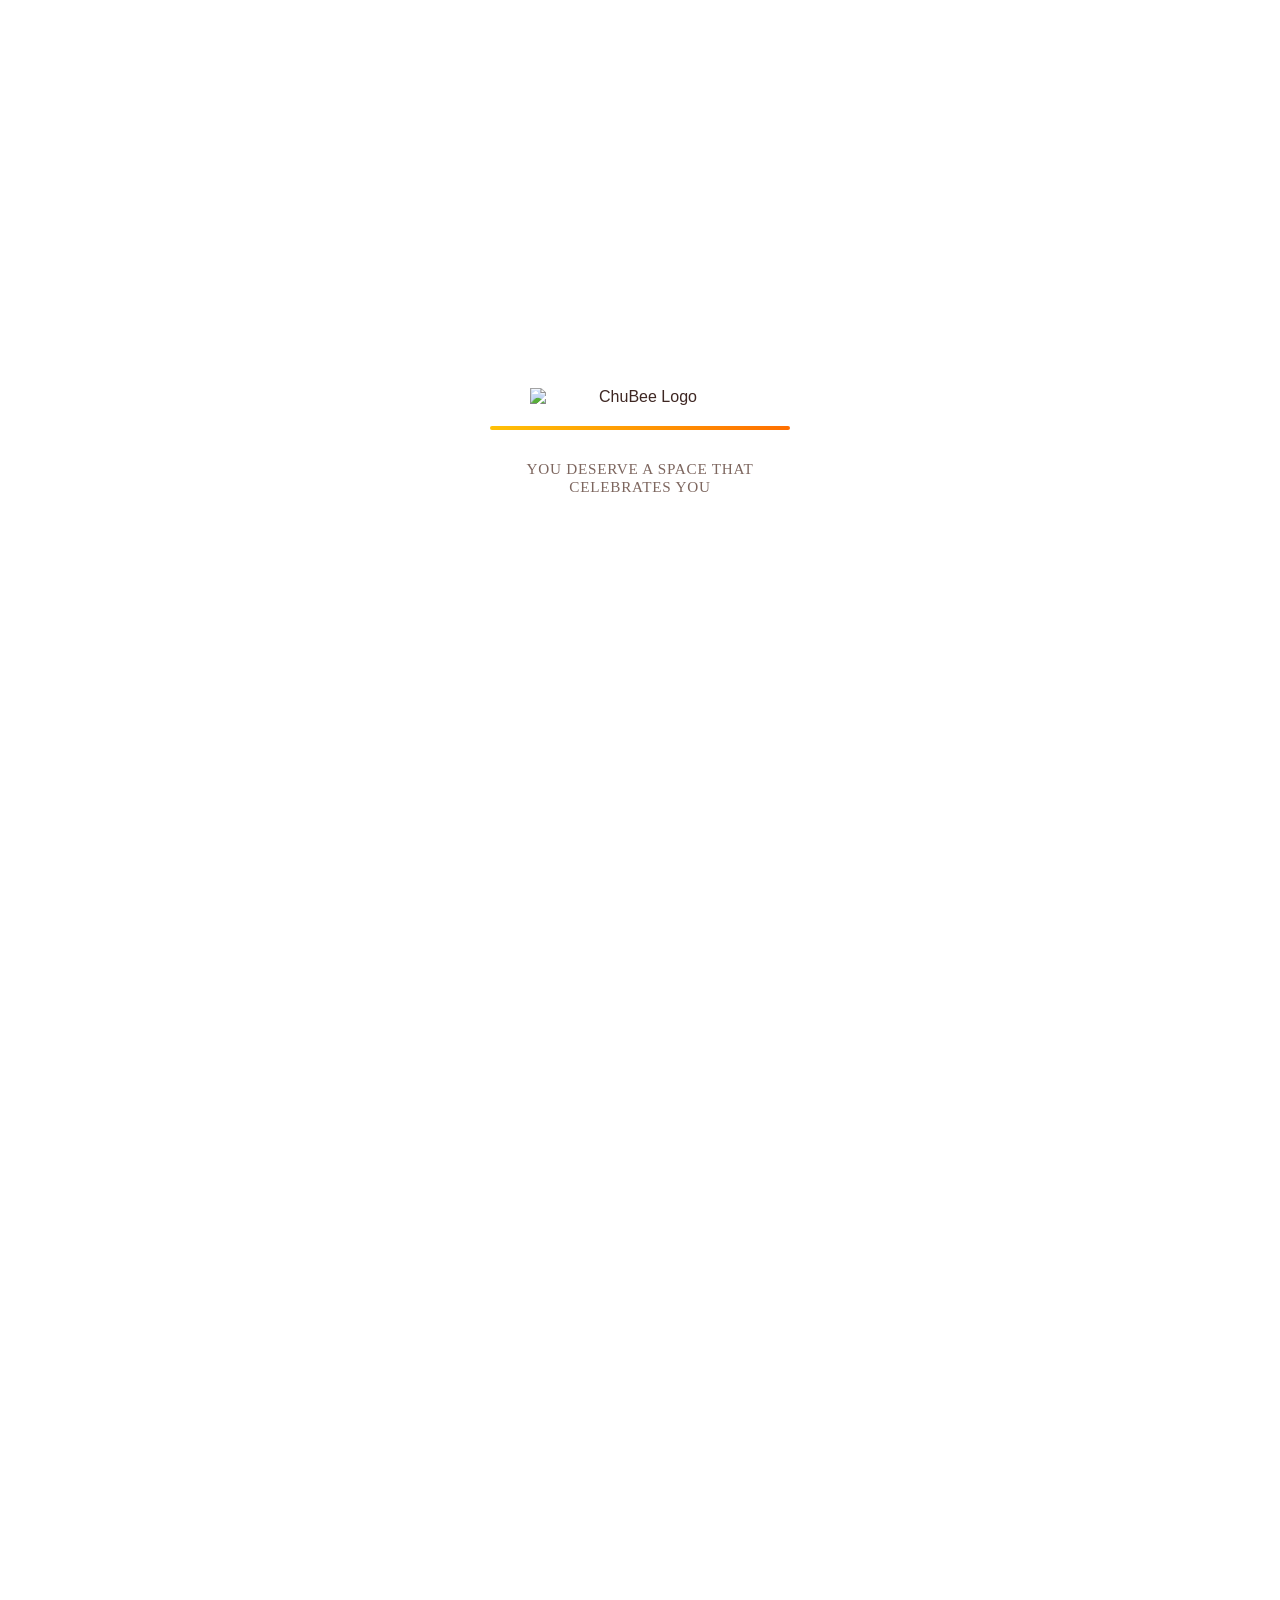
==== commit 2fe5c3f2: "Add files via upload" ====
--- a/index.html
+++ b/index.html
@@ -3,95 +3,346 @@
 <head>
     <meta charset="UTF-8">
     <meta name="viewport" content="width=device-width, initial-scale=1.0">
+    <meta name="description" content="ChuBee - The Hive of Acceptance. A body-positive dating and friend-finder platform.">
     <title>ChuBee | The Hive of Acceptance</title>
+    
+    <link rel="preload" href="https://dxtcuekuplihhijepqww.supabase.co/storage/v1/object/public/Assets/20260627_000257.png" as="image">
+    
+    <!-- Google Fonts -->
+    <link rel="preconnect" href="https://fonts.googleapis.com">
+    <link rel="preconnect" href="https://fonts.gstatic.com" crossorigin>
+    <link href="https://fonts.googleapis.com/css2?family=Montserrat:wght@700;800;900&family=Playfair+Display:wght@600;700&family=Segoe+UI:wght@400;600&display=swap" rel="stylesheet">
+    
     <style>
         :root {
             --honey-yellow: #FFC107;
             --honey-dark: #FF6F00;
             --white: #FFFFFF;
             --text-dark: #3E2723;
-        }
+            --text-muted: #5D4037;
+            --footer-bg: #2C1A14;
+            --footer-text: #EFEBE9;
+        }
+        
         body, html {
-            margin: 0;
-            padding: 0;
+            margin: 0; padding: 0;
             font-family: 'Segoe UI', Tahoma, Geneva, Verdana, sans-serif;
-            background-color: var(--white);
+            background-color: var(--white); 
             color: var(--text-dark);
-            overflow-x: hidden;
-            height: 100%;
-        }
-
-        /* --- Loading Screen Styles --- */
+            overflow-x: hidden; height: 100%; scroll-behavior: smooth;
+        }
+
+        /* --- Loading Screen --- */
         #loader {
             position: fixed; top: 0; left: 0; width: 100vw; height: 100vh;
             background-color: var(--white); z-index: 9999;
-            transition: opacity 0.8s ease-out, visibility 0.8s;
+            transition: opacity 0.5s ease-out, visibility 0.5s ease-out;
             display: flex; justify-content: center; align-items: center;
         }
         #loader.hidden { opacity: 0; visibility: hidden; }
         .loader-content { display: flex; flex-direction: column; align-items: center; width: 80%; max-width: 300px; gap: 20px; text-align: center; }
-        #loading-logo { width: 100%; max-width: 220px; object-fit: contain; animation: fadeIn 1.5s ease-in forwards; }
-        .loader-quote { font-family: 'Georgia', serif; color: #5d4037; font-size: 0.95rem; letter-spacing: 0.05em; text-transform: uppercase; margin-top: 10px; opacity: 0.8; }
+        #loading-logo { width: 100%; max-width: 220px; object-fit: contain; animation: fadeIn 1s ease-in forwards; }
+        .loader-quote { font-family: 'Georgia', serif; color: var(--text-muted); font-size: 0.95rem; letter-spacing: 0.05em; text-transform: uppercase; margin-top: 10px; opacity: 0.8; }
+        
         @keyframes fadeIn { from { opacity: 0; } to { opacity: 1; } }
+        
         .progress-container { width: 100%; height: 4px; background-color: #eee; border-radius: 2px; overflow: hidden; }
-        .progress-bar { height: 100%; width: 0; background: linear-gradient(90deg, var(--honey-yellow), var(--honey-dark)); animation: fillProgress 5s linear forwards; }
+        .progress-bar { height: 100%; width: 0; background: linear-gradient(90deg, var(--honey-yellow), var(--honey-dark)); animation: fillProgress 3.5s linear forwards; }
         @keyframes fillProgress { 0% { width: 0%; } 100% { width: 100%; } }
 
-        /* --- Main Content Styles --- */
-        #main-content { opacity: 0; transition: opacity 1s ease-in 0.5s; text-align: center; min-height: 100vh; display: flex; flex-direction: column; }
+        /* --- Layout & Navigation --- */
+        #main-content { opacity: 0; transition: opacity 0.8s ease-in; display: flex; flex-direction: column; min-height: 100vh; }
         body.loaded #main-content { opacity: 1; }
         
-        /* Hero Section (Decorations Removed) */
-        .hero {
-            padding: 80px 20px 40px 20px;
-            display: flex;
-            flex-direction: column;
-            align-items: center;
-        }
-
-        .hero-logo {
-            width: 180px;
-            height: auto;
-            margin-bottom: 10px;
-        }
-
-        main { flex-grow: 1; padding: 20px; max-width: 800px; margin: 0 auto; }
-        h2 { font-size: 2.2rem; color: var(--text-dark); margin-bottom: 20px; }
-        .subtitle { font-size: 1.25rem; color: #555; margin-bottom: 40px; line-height: 1.6; }
-        .btn { display: inline-block; padding: 16px 40px; font-weight: bold; background-color: var(--honey-yellow); color: var(--white); text-decoration: none; border-radius: 30px; }
+        header { 
+            display: flex; justify-content: space-between; align-items: center; 
+            padding: 20px 40px; background: rgba(255, 255, 255, 0.98); 
+            box-shadow: 0 2px 10px rgba(0,0,0,0.05); position: sticky; top: 0; z-index: 100;
+        }
+        .nav-logo { width: 80px; height: auto; }
+        
+        nav ul { display: flex; list-style: none; gap: 30px; margin: 0; padding: 0; align-items: center; }
+        nav a { text-decoration: none; color: var(--text-dark); font-weight: 600; transition: color 0.2s; }
+        nav a:hover, nav a:focus { color: var(--honey-dark); }
+        
+        .mobile-controls { display: none; align-items: center; gap: 15px; }
+        .menu-icon { cursor: pointer; font-size: 28px; background: none; border: none; color: var(--text-dark); padding: 0; }
+        
+        /* --- Buttons --- */
+        .btn { 
+            display: inline-block; padding: 16px 40px; font-weight: bold; 
+            background-color: var(--honey-yellow); color: var(--text-dark); 
+            text-decoration: none; border-radius: 30px; 
+            transition: transform 0.2s, background-color 0.2s, box-shadow 0.2s;
+            text-align: center; border: none; cursor: pointer;
+        }
+        .btn:hover { background-color: var(--honey-dark); color: var(--white); transform: translateY(-2px); box-shadow: 0 8px 15px rgba(255, 111, 0, 0.3); }
+        .btn-small { padding: 10px 24px; font-size: 0.95rem; }
+
+        /* --- Hero Section --- */
+        .hero-section {
+            min-height: calc(100vh - 90px);
+            display: flex; flex-direction: column; align-items: center; justify-content: center;
+            text-align: center; padding: 60px 20px 40px 20px; background-color: var(--white); position: relative;
+        }
+        .hero-title {
+            font-family: 'Montserrat', sans-serif; font-size: 4.8rem; font-weight: 800; color: var(--text-dark);
+            margin: 0 0 30px 0; max-width: 1000px; line-height: 1.1; animation: fadeIn 1s ease-out; letter-spacing: -0.02em;
+        }
+        .hero-title span { color: var(--honey-yellow); text-shadow: 1px 1px 0px rgba(0,0,0,0.05); }
+        .hero-logo-large { width: 100%; max-width: 450px; height: auto; object-fit: contain; margin-bottom: 40px; animation: fadeIn 1.2s ease-out; filter: drop-shadow(0 15px 25px rgba(0,0,0,0.05)); }
+        .hero-actions { display: flex; gap: 15px; align-items: center; justify-content: center; animation: fadeIn 1.4s ease-out; margin-bottom: 50px; }
+
+        /* --- Fixed Animated Scroll Indicator --- */
+        .scroll-indicator {
+            margin-top: auto; display: flex; flex-direction: column; align-items: center;
+            animation: fadeIn 2s ease-out; opacity: 0.7; cursor: pointer; padding-bottom: 20px;
+        }
+        .scroll-indicator span { font-size: 0.85rem; font-weight: bold; text-transform: uppercase; letter-spacing: 0.1em; color: var(--text-muted); margin-bottom: 5px; }
+        
+        .chevrons-container { height: 60px; display: flex; flex-direction: column; align-items: center; }
+        .chevron {
+            width: 20px; height: 20px; border-right: 4px solid var(--honey-dark); border-bottom: 4px solid var(--honey-dark);
+            transform: rotate(45deg); animation: slideDownFlawless 1.5s infinite;
+        }
+        /* Fixed Delays for flawless cascade */
+        .chevron:nth-child(1) { animation-delay: 0s; }
+        .chevron:nth-child(2) { animation-delay: 0.2s; margin-top: -10px; }
+        .chevron:nth-child(3) { animation-delay: 0.4s; margin-top: -10px; }
+
+        @keyframes slideDownFlawless {
+            0% { opacity: 0; transform: translateY(-10px) rotate(45deg); }
+            30% { opacity: 1; transform: translateY(0) rotate(45deg); }
+            70% { opacity: 1; transform: translateY(10px) rotate(45deg); }
+            100% { opacity: 0; transform: translateY(20px) rotate(45deg); }
+        }
+
+        /* --- REDESIGNED: What is ChuBee Section --- */
+        .about-section {
+            background-color: var(--honey-light); /* Soft warm background */
+            padding: 100px 40px;
+            display: flex; justify-content: center;
+        }
+        .about-container {
+            max-width: 1200px; width: 100%; display: flex; align-items: center; gap: 60px;
+            background: var(--white); padding: 60px; border-radius: 40px;
+            box-shadow: 0 20px 50px rgba(0,0,0,0.05);
+        }
+        .about-content { flex: 1; text-align: left; }
+        .about-content h2 { font-family: 'Playfair Display', serif; font-size: 3.2rem; color: var(--text-dark); margin: 0 0 20px 0; line-height: 1.2; }
+        .about-content h2 span { color: var(--honey-dark); }
+        .about-content p { font-size: 1.15rem; line-height: 1.8; color: var(--text-muted); margin-bottom: 20px; }
+        .about-content strong { color: var(--text-dark); }
+        
+        .about-visual {
+            flex: 1; display: flex; justify-content: center; align-items: center;
+            background: linear-gradient(135deg, var(--honey-yellow) 0%, var(--honey-dark) 100%);
+            min-height: 400px; border-radius: 30px; position: relative; overflow: hidden;
+            box-shadow: 0 15px 30px rgba(255, 111, 0, 0.2);
+        }
+        .about-visual::after { content: 'Platform Preview / App Mockup'; color: var(--white); font-weight: bold; font-size: 1.2rem; opacity: 0.9; }
+
+        /* --- Footer --- */
+        footer {
+            background-color: var(--footer-bg); color: var(--footer-text);
+            padding: 60px 40px 20px 40px; margin-top: auto;
+        }
+        .footer-container {
+            max-width: 1200px; margin: 0 auto; display: grid; grid-template-columns: repeat(auto-fit, minmax(200px, 1fr)); gap: 40px; border-bottom: 1px solid rgba(255,255,255,0.1); padding-bottom: 40px;
+        }
+        .footer-brand h3 { color: var(--honey-yellow); font-family: 'Playfair Display', serif; font-size: 1.8rem; margin: 0 0 15px 0; }
+        .footer-brand p { font-size: 0.95rem; line-height: 1.6; opacity: 0.8; }
+        
+        .footer-links h4 { color: var(--white); margin: 0 0 20px 0; font-size: 1.1rem; }
+        .footer-links ul { list-style: none; padding: 0; margin: 0; }
+        .footer-links li { margin-bottom: 12px; }
+        .footer-links a { color: var(--footer-text); text-decoration: none; opacity: 0.8; transition: 0.2s; font-size: 0.95rem; }
+        .footer-links a:hover { color: var(--honey-yellow); opacity: 1; }
+        
+        .footer-bottom { max-width: 1200px; margin: 0 auto; padding-top: 20px; text-align: center; font-size: 0.85rem; opacity: 0.6; }
+
+        /* --- Mobile Menu & Optimizations --- */
+        #menu-overlay { position: fixed; top: 0; left: 0; width: 100vw; height: 100vh; background: rgba(0,0,0,0.4); z-index: 999; opacity: 0; visibility: hidden; transition: 0.3s; }
+        #menu-overlay.show { opacity: 1; visibility: visible; }
+        
+        #side-nav { 
+            position: fixed; right: -320px; top: 0; width: 280px; height: 100%; background: var(--white); 
+            box-shadow: -5px 0 25px rgba(0,0,0,0.15); transition: right 0.4s cubic-bezier(0.4, 0, 0.2, 1); 
+            padding-top: 80px; z-index: 1000; display: flex; flex-direction: column; overflow-y: auto;
+        }
+        #side-nav.open { right: 0; }
+        
+        .close-btn { position: absolute; top: 20px; right: 25px; font-size: 2.5rem; line-height: 1; color: var(--text-dark); background: none; border: none; cursor: pointer; }
+        
+        #side-nav .main-links { display: flex; flex-direction: column; list-style: none; padding: 0 30px; gap: 20px; margin: 0 0 30px 0; }
+        #side-nav .main-links a { text-decoration: none; color: var(--text-dark); font-size: 1.3rem; font-weight: 600; display: block; border-bottom: 1px solid #eee; padding-bottom: 10px; }
+        
+        /* New Sub-menu for legal links in mobile */
+        #side-nav .sub-links { list-style: none; padding: 0 30px 30px 30px; margin: auto 0 0 0; background-color: #fafafa; border-top: 1px solid #eee; }
+        #side-nav .sub-links-title { font-size: 0.85rem; text-transform: uppercase; color: var(--text-muted); font-weight: bold; margin: 20px 0 15px 0; letter-spacing: 0.05em; }
+        #side-nav .sub-links li { margin-bottom: 12px; }
+        #side-nav .sub-links a { text-decoration: none; color: var(--text-muted); font-size: 0.95rem; }
+
+        @media (max-width: 900px) {
+            .hero-title { font-size: 3.5rem; }
+            .hero-logo-large { max-width: 350px; }
+            .about-container { flex-direction: column; gap: 40px; padding: 40px; }
+            .about-visual { width: 100%; min-height: 300px; }
+        }
+
+        @media (max-width: 768px) {
+            nav ul { display: none; } 
+            .mobile-controls { display: flex; }
+            header { padding: 15px 20px; }
+            
+            .hero-section { padding: 40px 20px; min-height: 85vh; }
+            .hero-title { font-size: 2.6rem; margin-bottom: 25px; } 
+            .hero-logo-large { max-width: 280px; margin-bottom: 30px; } 
+            .hero-actions .btn { width: 100%; max-width: 300px; }
+            
+            .about-section { padding: 60px 15px; }
+            .about-container { padding: 30px 20px; border-radius: 25px; }
+            .about-content h2 { font-size: 2.4rem; }
+            
+            footer { padding: 50px 20px 20px 20px; }
+            .footer-container { grid-template-columns: 1fr; gap: 30px; }
+        }
     </style>
 </head>
 <body>
 
-    <div id="loader">
+    <div id="loader" aria-hidden="false">
         <div class="loader-content">
              <img id="loading-logo" src="https://dxtcuekuplihhijepqww.supabase.co/storage/v1/object/public/Assets/20260627_000257.png" alt="ChuBee Logo">
-             <div class="progress-container">
-                 <div class="progress-bar"></div>
-             </div>
+             <div class="progress-container"><div class="progress-bar"></div></div>
              <p class="loader-quote">You deserve a space that celebrates you</p>
         </div>
     </div>
 
     <div id="main-content">
-        <section class="hero">
-            <img class="hero-logo" src="https://dxtcuekuplihhijepqww.supabase.co/storage/v1/object/public/Assets/20260627_000257.png" alt="ChuBee Logo">
+        <header>
+            <img class="nav-logo" src="https://dxtcuekuplihhijepqww.supabase.co/storage/v1/object/public/Assets/20260627_000257.png" alt="ChuBee Logo">
+            <nav>
+                <ul>
+                    <li><a href="#">Home</a></li>
+                    <li><a href="#about">About</a></li>
+                    <li><a href="#">How this works</a></li>
+                    <li><a href="link.html" class="btn btn-small">Join the waitlist</a></li>
+                </ul>
+            </nav>
+            <div class="mobile-controls">
+                <a href="link.html" class="btn mobile-waitlist-btn btn-small">Join waitlist</a>
+                <button class="menu-icon" aria-label="Open navigation menu" onclick="toggleMenu()">☰</button>
+            </div>
+        </header>
+
+        <!-- Redesigned Mobile Slider with Legal Links -->
+        <div id="menu-overlay" onclick="toggleMenu()"></div>
+        <nav id="side-nav" aria-hidden="true">
+            <button class="close-btn" aria-label="Close menu" onclick="toggleMenu()">&times;</button>
+            
+            <ul class="main-links">
+                <li><a href="#" onclick="toggleMenu()">Home</a></li>
+                <li><a href="#about" onclick="toggleMenu()">About</a></li>
+                <li><a href="#" onclick="toggleMenu()">How this works</a></li>
+                <li><a href="link.html" style="color: var(--honey-dark);">Join the waitlist</a></li>
+            </ul>
+
+            <ul class="sub-links">
+                <div class="sub-links-title">Legal & Support</div>
+                <li><a href="#">Privacy Policy</a></li>
+                <li><a href="#">Terms of Service</a></li>
+                <li><a href="#">Disclosure</a></li>
+                <li><a href="#">Report an Issue</a></li>
+            </ul>
+        </nav>
+
+        <main class="hero-section">
+            <h1 class="hero-title">Welcome to <br><span>ChuBee Initiative</span></h1>
+            <img class="hero-logo-large" src="https://dxtcuekuplihhijepqww.supabase.co/storage/v1/object/public/Assets/20260627_000257.png" alt="ChuBee Large Logo">
+            
+            <div class="hero-actions">
+                <a href="link.html" class="btn">Join the Waitlist</a>
+            </div>
+
+            <!-- Flawlessly Animated Scroll Indicator -->
+            <div class="scroll-indicator" onclick="document.getElementById('about').scrollIntoView({behavior: 'smooth'})">
+                <span>Discover More</span>
+                <div class="chevrons-container">
+                    <div class="chevron"></div>
+                    <div class="chevron"></div>
+                    <div class="chevron"></div>
+                </div>
+            </div>
+        </main>
+
+        <!-- Redesigned About Section (Split Layout) -->
+        <section id="about" class="about-section">
+            <div class="about-container">
+                <div class="about-content">
+                    <h2>What is <span>ChuBee?</span></h2>
+                    <p>
+                        <strong>ChuBee</strong> is a body-positive dating and friend-finder platform engineered specifically for plus-size individuals and those who genuinely celebrate them. 
+                    </p>
+                    <p>
+                        We blend the playful warmth of being <em>"chubby"</em> with the vibrant, collaborative essence of a <em>"bee"</em>—evoking a sweet, active, and deeply connected hive where everyone belongs.
+                    </p>
+                    <p>Log in, be completely yourself, and find your swarm.</p>
+                </div>
+                <div class="about-visual">
+                    <!-- Placeholder for an app screenshot or community image -->
+                </div>
+            </div>
         </section>
-        <main>
-            <h2>Welcome to the Hive of Acceptance</h2>
-            <p class="subtitle">The ultimate dating and friend-finder platform engineered specifically for the plus-size community.</p>
-            <a href="#" class="btn">Find Your Swarm</a>
-        </main>
+
+        <!-- Professional Footer -->
+        <footer>
+            <div class="footer-container">
+                <div class="footer-brand">
+                    <h3>ChuBee Initiative</h3>
+                    <p>The Hive of Acceptance. A dedicated space for plus-size individuals to date, connect, and celebrate who they are.</p>
+                </div>
+                <div class="footer-links">
+                    <h4>Platform</h4>
+                    <ul>
+                        <li><a href="#">Home</a></li>
+                        <li><a href="#about">About Us</a></li>
+                        <li><a href="#">How it Works</a></li>
+                        <li><a href="link.html">Join Waitlist</a></li>
+                    </ul>
+                </div>
+                <div class="footer-links">
+                    <h4>Legal & Support</h4>
+                    <ul>
+                        <li><a href="#">Privacy Policy</a></li>
+                        <li><a href="#">Terms of Service</a></li>
+                        <li><a href="#">Disclosure</a></li>
+                        <li><a href="#">Report an Issue</a></li>
+                    </ul>
+                </div>
+            </div>
+            <div class="footer-bottom">
+                &copy; 2026 ChuBee Initiative. All rights reserved.
+            </div>
+        </footer>
     </div>
 
     <script>
+        function toggleMenu() {
+            const nav = document.getElementById('side-nav');
+            const overlay = document.getElementById('menu-overlay');
+            
+            nav.classList.toggle('open');
+            overlay.classList.toggle('show');
+        }
+
         window.addEventListener('load', () => {
+            const loader = document.getElementById('loader');
             setTimeout(() => {
-                const loader = document.getElementById('loader');
                 loader.classList.add('hidden');
                 document.body.classList.add('loaded');
-                setTimeout(() => { loader.style.display = 'none'; }, 800);
-            }, 5000); 
+                setTimeout(() => { loader.style.display = 'none'; }, 500); 
+            }, 3500); 
         });
     </script>
 </body>
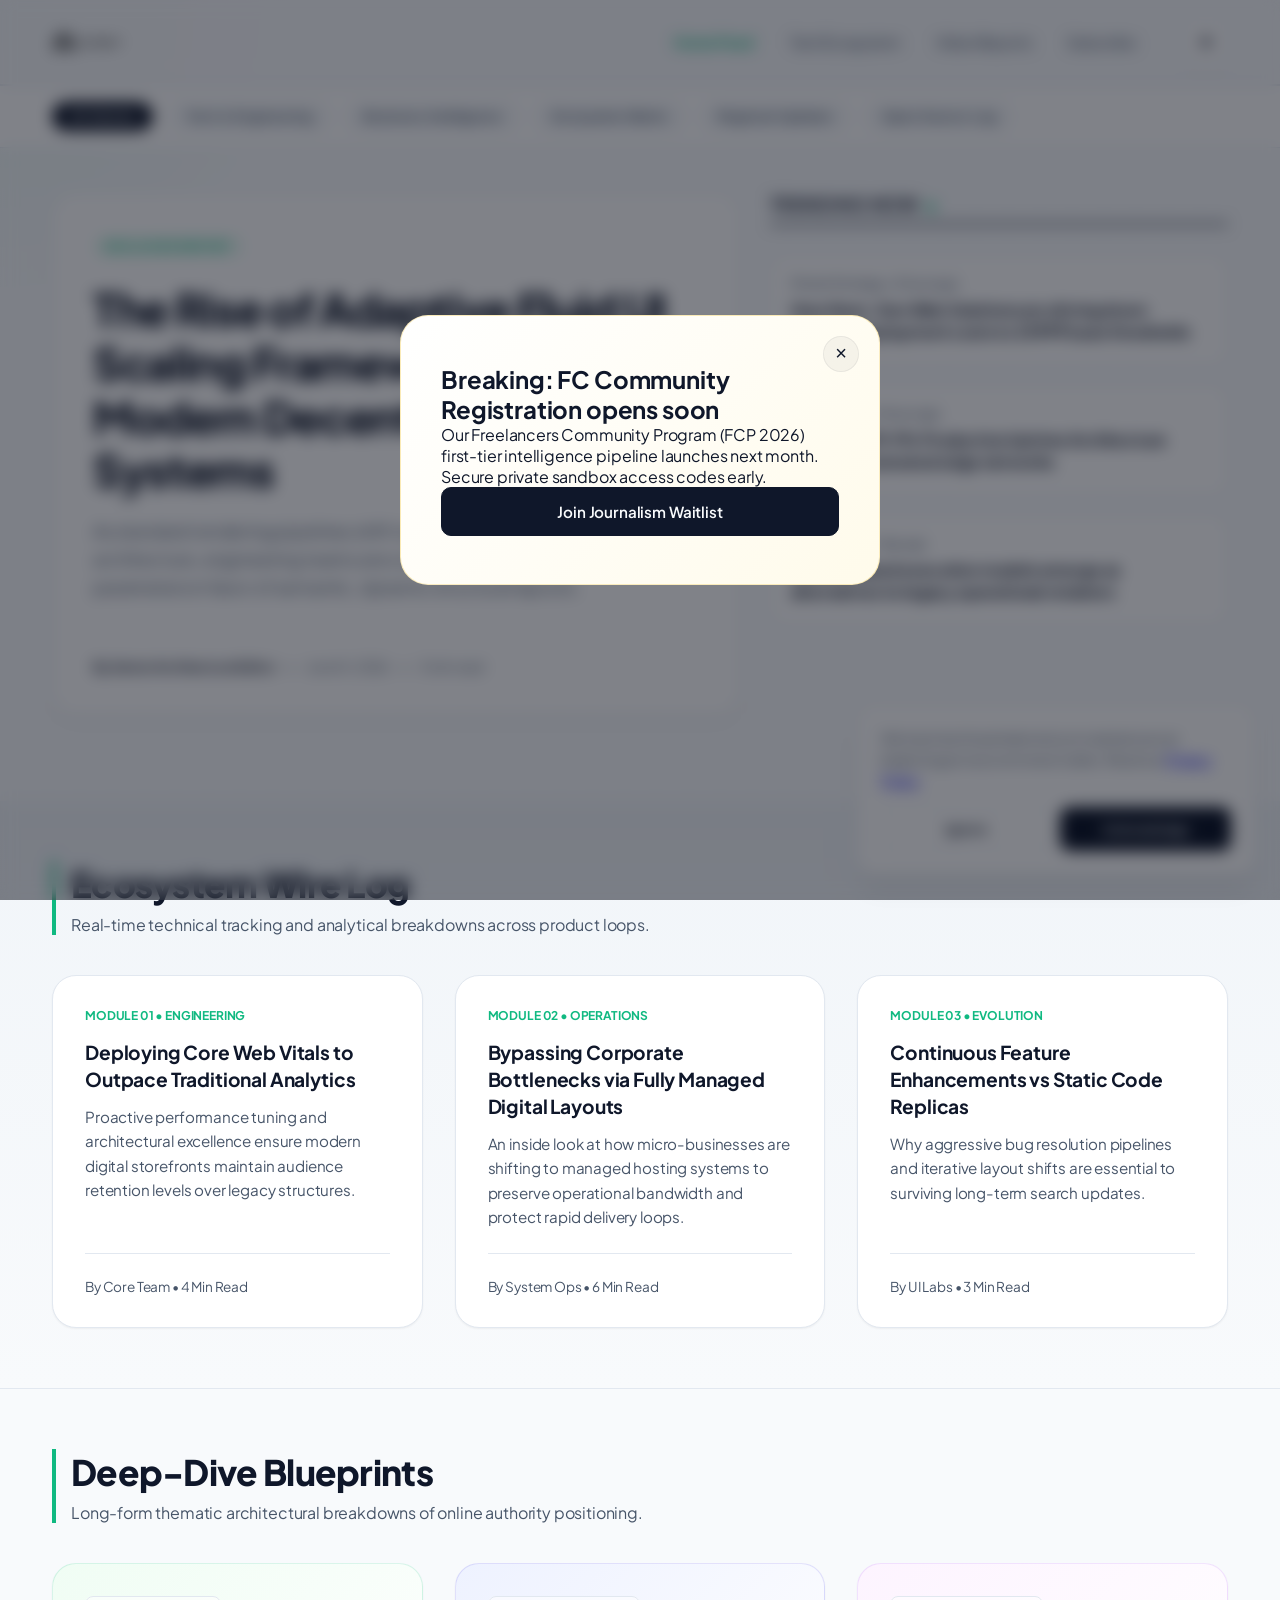
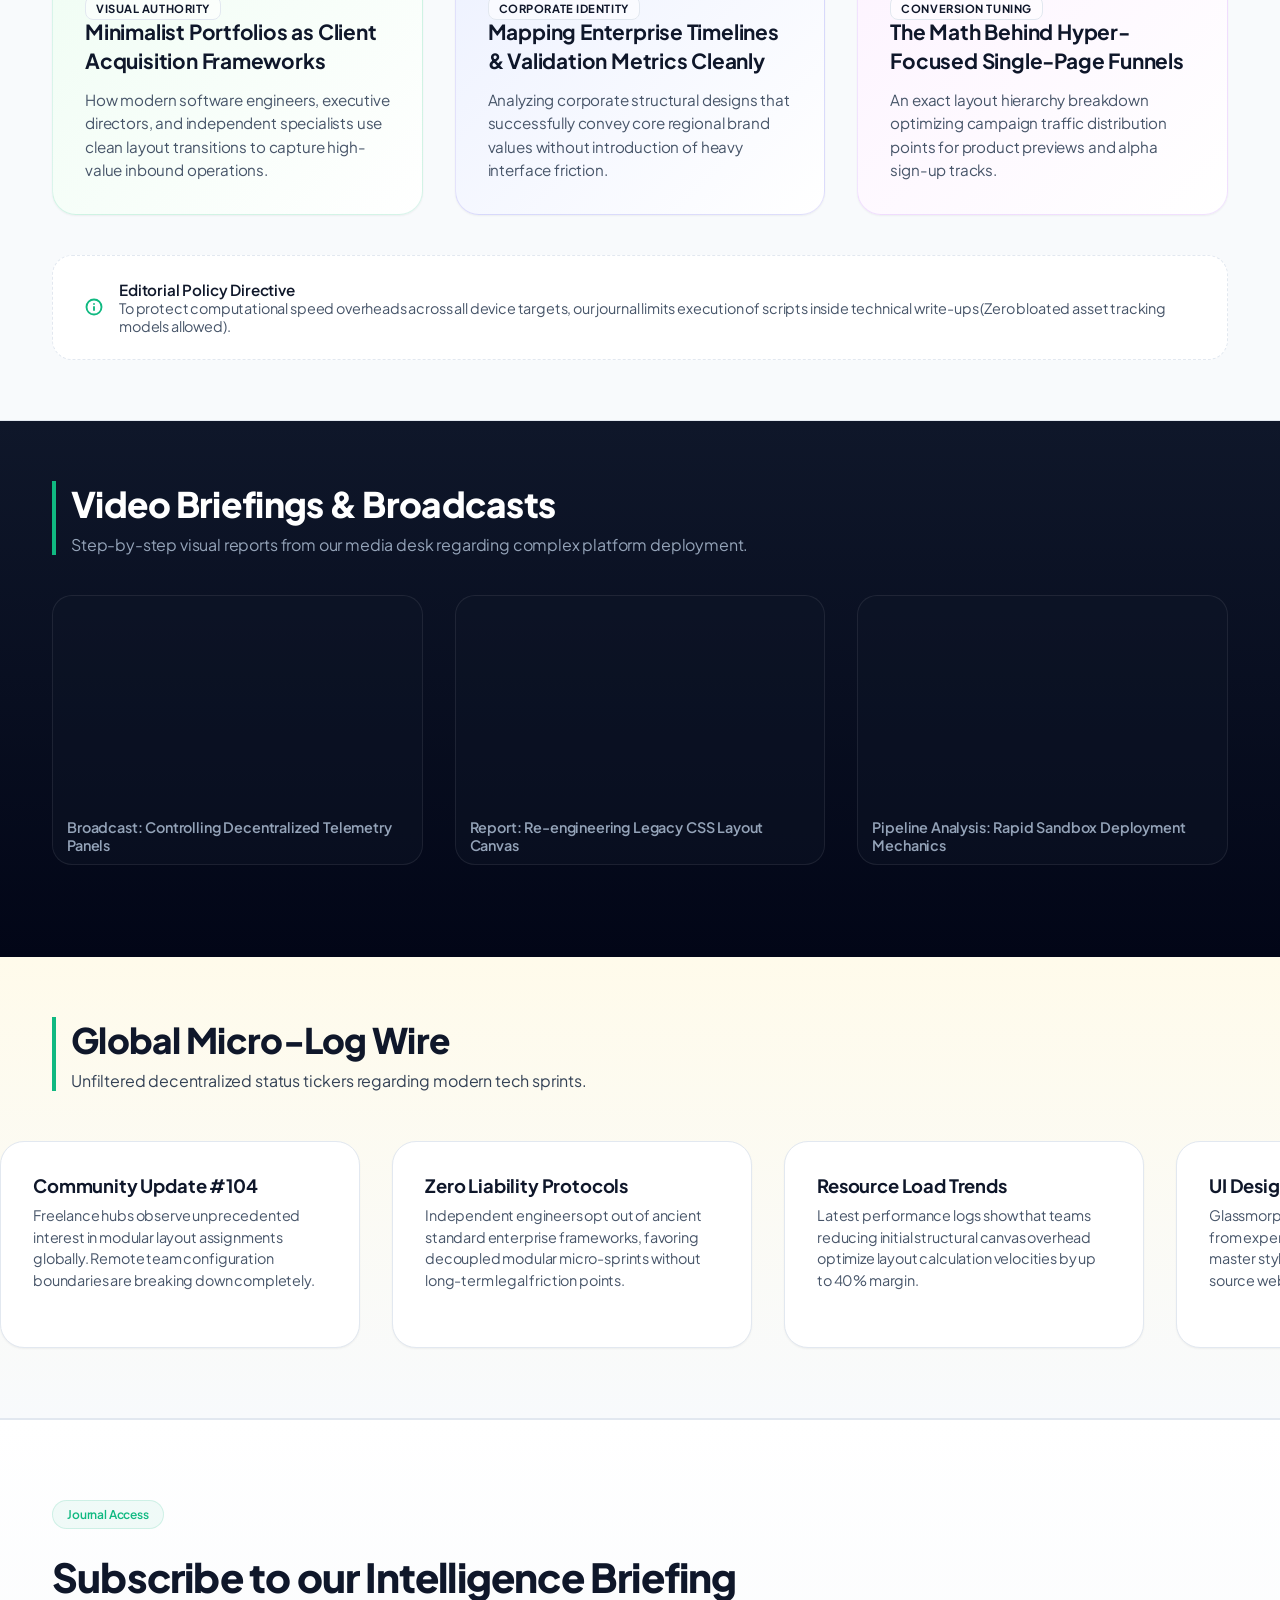
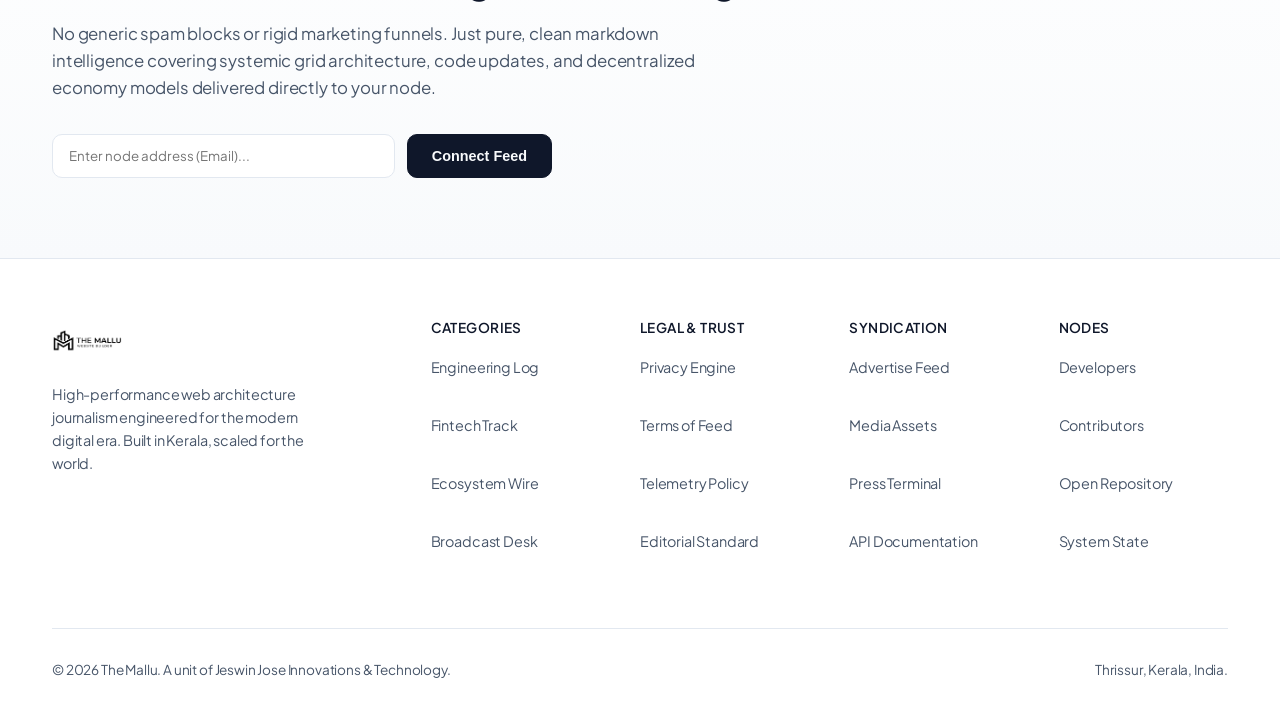
==== commit a009494c: "Add files via upload" ====
--- a/index.html
+++ b/index.html
@@ -1,349 +1,1237 @@
 <!DOCTYPE html>
-<html lang="en">
+<html lang="en" data-theme="light">
 <head>
     <meta charset="UTF-8">
     <meta name="viewport" content="width=device-width, initial-scale=1.0">
-    <meta name="description" content="ChuBee - The Hive of Acceptance. A body-positive dating and friend-finder platform.">
-    <title>ChuBee | The Hive of Acceptance</title>
-    
-    <link rel="preload" href="https://dxtcuekuplihhijepqww.supabase.co/storage/v1/object/public/Assets/20260627_000257.png" as="image">
-    
-    <!-- Google Fonts -->
-    <link rel="preconnect" href="https://fonts.googleapis.com">
-    <link rel="preconnect" href="https://fonts.gstatic.com" crossorigin>
-    <link href="https://fonts.googleapis.com/css2?family=Montserrat:wght@700;800;900&family=Playfair+Display:wght@600;700&family=Segoe+UI:wght@400;600&display=swap" rel="stylesheet">
-    
+    <title>The Mallu | Independent Tech, Business & Lifestyle Journal</title>
+    <link href="https://fonts.googleapis.com/css2?family=Plus+Jakarta+Sans:wght@300;400;500;600;700;800&display=swap" rel="stylesheet">
     <style>
         :root {
-            --honey-yellow: #FFC107;
-            --honey-dark: #FF6F00;
-            --white: #FFFFFF;
-            --text-dark: #3E2723;
-            --text-muted: #5D4037;
-            --footer-bg: #2C1A14;
-            --footer-text: #EFEBE9;
-        }
+            --bg: #f8fafc;
+            --surface: #ffffff;
+            --surface-card: rgba(255, 255, 255, 0.75);
+            --text: #0f172a;
+            --sub-text: #475569;
+            --border: #e2e8f0;
+            --border-hover: #cbd5e1;
+            --accent: #0f172a;
+            --accent-glow: rgba(16, 185, 129, 0.06);
+            --primary: #10b981;
+            --primary-hover: #059669;
+            --nav-bg: rgba(248, 250, 252, 0.85);
+            --grid-color: rgba(15, 23, 42, 0.03);
+
+            --bg-whychooseus: linear-gradient(180deg, #f1f5f9 0%, #f8fafc 100%);
+            --bg-portfolio: linear-gradient(135deg, #f0fdf4 0%, #ffffff 100%);
+            --bg-business: linear-gradient(135deg, #eef2ff 0%, #ffffff 100%);
+            --bg-landing: linear-gradient(135deg, #fdf4ff 0%, #ffffff 100%);
+            --bg-customizable: linear-gradient(180deg, #ffffff 0%, #f8fafc 100%);
+            --bg-tutorials: linear-gradient(180deg, #0f172a 0%, #020617 100%);
+            --bg-vacancies: linear-gradient(180deg, #fffbeb 0%, #f8fafc 100%);
+            
+            --text-vacancies: #334155;
+            --border-portfolio: rgba(16, 185, 129, 0.15);
+            --border-business: rgba(79, 70, 229, 0.15);
+            --border-landing: rgba(168, 85, 247, 0.15);
+            
+            --bg-announce: linear-gradient(135deg, #ffffff 0%, #fffbeb 100%);
+            --text-announce: #0f172a;
+            --sub-announce: #475569;
+            --border-announce: rgba(234, 179, 8, 0.25);
+            
+            --shadow-sm: 0 1px 2px 0 rgba(0, 0, 0, 0.05);
+            --shadow-md: 0 4px 6px -1px rgba(0, 0, 0, 0.05), 0 2px 4px -2px rgba(0, 0, 0, 0.05);
+            --shadow-lg: 0 20px 25px -5px rgba(0, 0, 0, 0.05), 0 8px 10px -6px rgba(0, 0, 0, 0.05);
+        }
+
+        [data-theme='dark'] {
+            --bg: #030712;
+            --surface: #0b0f19;
+            --surface-card: rgba(11, 15, 25, 0.6);
+            --text: #f9fafb;
+            --sub-text: #9ca3af;
+            --border: rgba(31, 41, 55, 0.6);
+            --border-hover: rgba(55, 65, 81, 0.8);
+            --accent: #ffffff;
+            --accent-glow: rgba(16, 185, 129, 0.1);
+            --primary: #10b981;
+            --primary-hover: #34d399;
+            --nav-bg: rgba(3, 7, 18, 0.85);
+            --grid-color: rgba(255, 255, 255, 0.015);
+
+            --bg-whychooseus: linear-gradient(180deg, #090d16 0%, #030712 100%);
+            --bg-portfolio: linear-gradient(135deg, rgba(4, 47, 36, 0.15) 0%, #0b0f19 100%);
+            --bg-business: linear-gradient(135deg, rgba(23, 37, 84, 0.15) 0%, #0b0f19 100%);
+            --bg-landing: linear-gradient(135deg, rgba(67, 20, 117, 0.1) 0%, #0b0f19 100%);
+            --bg-customizable: linear-gradient(180deg, #0b0f19 0%, #030712 100%);
+            --bg-tutorials: linear-gradient(180deg, #070a13 0%, #02040a 100%);
+            --bg-vacancies: linear-gradient(180deg, #0d0b21 0%, #030712 100%);
+            
+            --text-vacancies: #9ca3af;
+            --border-portfolio: rgba(52, 211, 153, 0.1);
+            --border-business: rgba(129, 140, 248, 0.1);
+            --border-landing: rgba(192, 132, 252, 0.1);
+            
+            --bg-announce: linear-gradient(135deg, #0d0b18 0%, #030712 100%);
+            --text-announce: #f9fafb;
+            --sub-announce: #9ca3af;
+            --border-announce: rgba(234, 179, 8, 0.15);
+            
+            --shadow-sm: 0 1px 2px 0 rgba(0, 0, 0, 0.5);
+            --shadow-md: 0 4px 6px -1px rgba(0, 0, 0, 0.3);
+            --shadow-lg: 0 20px 25px -5px rgba(0, 0, 0, 0.5);
+        }
+
+        * { 
+            margin: 0; 
+            padding: 0; 
+            box-sizing: border-box; 
+            scroll-behavior: smooth;
+        }
+
+        body {
+            background-color: var(--bg);
+            color: var(--text);
+            font-family: 'Plus Jakarta Sans', sans-serif;
+            transition: background-color 0.4s cubic-bezier(0.16, 1, 0.3, 1), color 0.4s cubic-bezier(0.16, 1, 0.3, 1);
+            -webkit-font-smoothing: antialiased;
+            overflow-x: hidden;
+            letter-spacing: -0.01em;
+            position: relative;
+        }
+
+        body::before {
+            content: '';
+            position: absolute;
+            top: 0; left: 0; width: 100%; height: 100%;
+            background-image: radial-gradient(var(--grid-color) 1.5px, transparent 1.5px);
+            background-size: 32px 32px;
+            z-index: -2;
+            pointer-events: none;
+        }
+
+        .glow-aura {
+            position: fixed;
+            width: 600px;
+            height: 600px;
+            background: radial-gradient(circle, var(--accent-glow) 0%, transparent 70%);
+            top: 0; left: 0;
+            transform: translate(-50%, -50%);
+            pointer-events: none;
+            z-index: -1;
+        }
+
+        .container { max-width: 1240px; margin: 0 auto; padding: 0 2rem; }
+
+        header {
+            position: sticky;
+            top: 0;
+            z-index: 1000;
+            background: var(--nav-bg);
+            backdrop-filter: blur(12px);
+            -webkit-backdrop-filter: blur(12px);
+            border-bottom: 1px solid var(--border);
+            width: 100%;
+            padding: 1.25rem 0;
+            transition: all 0.3s ease;
+        }
+
+        nav { display: flex; justify-content: space-between; align-items: center; position: relative; }
+
+        .brand { display: flex; align-items: center; text-decoration: none; transition: opacity 0.2s; min-height: 44px; }
+        .brand:hover { opacity: 0.85; }
+        .logo-img { height: 26px; width: auto; display: block; }
+        [data-theme='dark'] .logo-img { filter: invert(1) brightness(2); }
+
+        .nav-menu { display: flex; align-items: center; gap: 3rem; }
+        .nav-links { display: flex; gap: 2.25rem; align-items: center; list-style: none; }
+        .nav-links a {
+            text-decoration: none;
+            color: var(--sub-text);
+            font-size: 0.9rem;
+            font-weight: 500;
+            transition: color 0.2s ease;
+            display: inline-block;
+            padding: 0.5rem 0;
+            min-height: 44px;
+            line-height: 28px;
+        }
+        .nav-links a:hover { color: var(--text); }
+        .nav-links a.active { color: var(--primary); font-weight: 700; }
         
-        body, html {
-            margin: 0; padding: 0;
-            font-family: 'Segoe UI', Tahoma, Geneva, Verdana, sans-serif;
-            background-color: var(--white); 
-            color: var(--text-dark);
-            overflow-x: hidden; height: 100%; scroll-behavior: smooth;
-        }
-
-        /* --- Loading Screen --- */
-        #loader {
-            position: fixed; top: 0; left: 0; width: 100vw; height: 100vh;
-            background-color: var(--white); z-index: 9999;
-            transition: opacity 0.5s ease-out, visibility 0.5s ease-out;
-            display: flex; justify-content: center; align-items: center;
-        }
-        #loader.hidden { opacity: 0; visibility: hidden; }
-        .loader-content { display: flex; flex-direction: column; align-items: center; width: 80%; max-width: 300px; gap: 20px; text-align: center; }
-        #loading-logo { width: 100%; max-width: 220px; object-fit: contain; animation: fadeIn 1s ease-in forwards; }
-        .loader-quote { font-family: 'Georgia', serif; color: var(--text-muted); font-size: 0.95rem; letter-spacing: 0.05em; text-transform: uppercase; margin-top: 10px; opacity: 0.8; }
+        .nav-actions { display: flex; align-items: center; gap: 1rem; }
+
+        .theme-toggle-btn {
+            background: var(--surface);
+            border: 1px solid var(--border);
+            color: var(--text);
+            width: 44px;
+            height: 44px;
+            border-radius: 10px;
+            cursor: pointer;
+            display: flex;
+            align-items: center;
+            justify-content: center;
+            transition: all 0.2s ease;
+            box-shadow: var(--shadow-sm);
+        }
+        .theme-toggle-btn:hover { background: var(--bg); border-color: var(--border-hover); transform: translateY(-1px); }
         
-        @keyframes fadeIn { from { opacity: 0; } to { opacity: 1; } }
+        .theme-toggle-btn svg { width: 16px; height: 16px; fill: currentColor; }
+        .theme-toggle-btn .sun-icon { display: block; }
+        .theme-toggle-btn .moon-icon { display: none; }
         
-        .progress-container { width: 100%; height: 4px; background-color: #eee; border-radius: 2px; overflow: hidden; }
-        .progress-bar { height: 100%; width: 0; background: linear-gradient(90deg, var(--honey-yellow), var(--honey-dark)); animation: fillProgress 3.5s linear forwards; }
-        @keyframes fillProgress { 0% { width: 0%; } 100% { width: 100%; } }
-
-        /* --- Layout & Navigation --- */
-        #main-content { opacity: 0; transition: opacity 0.8s ease-in; display: flex; flex-direction: column; min-height: 100vh; }
-        body.loaded #main-content { opacity: 1; }
+        [data-theme='dark'] .theme-toggle-btn .sun-icon { display: none; }
+        [data-theme='dark'] .theme-toggle-btn .moon-icon { display: block; }
+
+        .menu-toggle {
+            display: none;
+            background: transparent;
+            border: 1px solid var(--border);
+            color: var(--text);
+            width: 44px;
+            height: 44px;
+            cursor: pointer;
+            border-radius: 10px;
+            align-items: center;
+            justify-content: center;
+        }
+        .menu-toggle svg { width: 16px; height: 16px; fill: currentColor; }
+
+        /* --- News Layout Infrastructure --- */
+        .hero-section {
+            padding: clamp(30px, 5vh, 60px) 0;
+            position: relative;
+        }
+
+        .news-grid-magazine {
+            display: grid;
+            grid-template-columns: 1.2fr 0.8fr;
+            gap: 30px;
+            margin-bottom: 40px;
+        }
+
+        .main-story-card {
+            background: var(--surface);
+            border: 1px solid var(--border);
+            border-radius: 24px;
+            padding: 2.5rem;
+            box-shadow: var(--shadow-md);
+            display: flex;
+            flex-direction: column;
+            justify-content: space-between;
+            transition: all 0.3s ease;
+        }
+        .main-story-card:hover { transform: translateY(-2px); box-shadow: var(--shadow-lg); border-color: var(--border-hover); }
+
+        .story-tag {
+            display: inline-flex;
+            align-items: center;
+            background: rgba(16, 185, 129, 0.08);
+            color: var(--primary);
+            padding: 4px 12px;
+            border-radius: 100px;
+            font-size: 0.75rem;
+            font-weight: 700;
+            text-transform: uppercase;
+            letter-spacing: 0.05em;
+            margin-bottom: 1.5rem;
+            align-self: flex-start;
+        }
+
+        .main-story-card h1 {
+            font-size: clamp(2rem, 3.5vw, 2.8rem);
+            line-height: 1.2;
+            font-weight: 800;
+            letter-spacing: -0.03em;
+            color: var(--text);
+            margin-bottom: 1.25rem;
+        }
+
+        .main-story-card p {
+            font-size: 1.1rem;
+            color: var(--sub-text);
+            line-height: 1.6;
+            margin-bottom: 2rem;
+        }
+
+        .story-meta {
+            display: flex;
+            align-items: center;
+            gap: 12px;
+            font-size: 0.85rem;
+            color: var(--sub-text);
+            border-top: 1px solid var(--border);
+            padding-top: 1.5rem;
+        }
+
+        .meta-author { font-weight: 600; color: var(--text); }
+
+        /* --- Sidebar News Stack --- */
+        .sidebar-news-stack {
+            display: flex;
+            flex-direction: column;
+            gap: 20px;
+        }
+
+        .sidebar-title {
+            font-size: 1.1rem;
+            text-transform: uppercase;
+            letter-spacing: 0.05em;
+            font-weight: 700;
+            border-bottom: 2px solid var(--text);
+            padding-bottom: 8px;
+            margin-bottom: 10px;
+            display: flex;
+            justify-content: space-between;
+            align-items: center;
+        }
+        .sidebar-title span::after {
+            content: '';
+            display: inline-block;
+            width: 8px; height: 8px;
+            background: var(--primary);
+            border-radius: 50%;
+            margin-left: 8px;
+        }
+
+        .mini-news-row {
+            background: var(--surface);
+            border: 1px solid var(--border);
+            border-radius: 16px;
+            padding: 1.25rem;
+            display: flex;
+            flex-direction: column;
+            gap: 8px;
+            transition: all 0.2s ease;
+            text-decoration: none;
+            color: inherit;
+        }
+        .mini-news-row:hover { border-color: var(--border-hover); background: var(--bg-whychooseus); }
+        .mini-news-row h3 { font-size: 1rem; font-weight: 700; line-height: 1.4; letter-spacing: -0.01em; }
+        .mini-news-row .time { font-size: 0.75rem; color: var(--sub-text); font-weight: 500; }
+
+        /* --- Category Switcher Row --- */
+        .category-bar-section {
+            border-top: 1px solid var(--border);
+            border-bottom: 1px solid var(--border);
+            background: var(--surface);
+            padding: 1rem 0;
+            position: sticky;
+            top: 85px;
+            z-index: 900;
+        }
+        .category-scroll-container {
+            display: flex;
+            gap: 1rem;
+            overflow-x: auto;
+            white-space: nowrap;
+            scrollbar-width: none;
+        }
+        .category-scroll-container::-webkit-scrollbar { display: none; }
         
-        header { 
-            display: flex; justify-content: space-between; align-items: center; 
-            padding: 20px 40px; background: rgba(255, 255, 255, 0.98); 
-            box-shadow: 0 2px 10px rgba(0,0,0,0.05); position: sticky; top: 0; z-index: 100;
-        }
-        .nav-logo { width: 80px; height: auto; }
+        .cat-tab {
+            padding: 6px 16px;
+            border-radius: 100px;
+            border: 1px solid var(--border);
+            background: var(--bg);
+            color: var(--sub-text);
+            font-size: 0.85rem;
+            font-weight: 600;
+            cursor: pointer;
+            transition: all 0.2s ease;
+        }
+        .cat-tab:hover, .cat-tab.active {
+            background: var(--accent);
+            color: var(--bg);
+            border-color: var(--accent);
+        }
+
+        /* --- Bento Feed Matrix --- */
+        .why-choose-us {
+            padding: 60px 0;
+            background: var(--bg-whychooseus); 
+        }
+
+        .section-header {
+            text-align: left;
+            margin-bottom: 40px;
+            border-left: 4px solid var(--primary);
+            padding-left: 15px;
+        }
+
+        .section-title {
+            font-size: clamp(1.6rem, 3vw, 2.2rem);
+            font-weight: 800;
+            letter-spacing: -0.02em;
+            margin-bottom: 0.5rem;
+        }
+
+        .section-subtitle {
+            color: var(--sub-text);
+            font-size: 1rem;
+        }
+
+        .features-grid {
+            display: grid; 
+            grid-template-columns: repeat(auto-fit, minmax(320px, 1fr)); 
+            gap: 2rem;
+        }
+
+        .feature-card {
+            background: var(--surface);
+            border: 1px solid var(--border);
+            border-radius: 24px;
+            padding: 2rem;
+            transition: all 0.3s cubic-bezier(0.16, 1, 0.3, 1);
+            box-shadow: var(--shadow-sm);
+            display: flex;
+            flex-direction: column;
+            justify-content: space-between;
+        }
+
+        .feature-card:hover {
+            transform: translateY(-4px);
+            border-color: var(--border-hover);
+            box-shadow: var(--shadow-lg);
+        }
+
+        .feature-num {
+            font-size: 0.75rem;
+            font-weight: 700;
+            color: var(--primary);
+            margin-bottom: 1rem;
+            display: block;
+            text-transform: uppercase;
+        }
+
+        .feature-card h3 {
+            margin-bottom: 0.75rem; 
+            font-size: 1.2rem; 
+            font-weight: 700;
+            line-height: 1.4;
+        }
+
+        .feature-card p {
+            color: var(--sub-text);
+            font-size: 0.95rem;
+            line-height: 1.6;
+            margin-bottom: 1.5rem;
+        }
+
+        /* --- Creative News Analysis --- */
+        .solutions-section {
+            padding: 60px 0;
+            background-color: var(--bg);
+            border-top: 1px solid var(--border);
+        }
+
+        .solutions-grid {
+            display: grid;
+            grid-template-columns: repeat(3, 1fr);
+            gap: 2rem;
+        }
+
+        .solution-bento-card {
+            border: 1px solid var(--border);
+            border-radius: 24px;
+            padding: 2rem;
+            display: flex;
+            flex-direction: column;
+            justify-content: space-between;
+            position: relative;
+            box-shadow: var(--shadow-sm);
+            transition: all 0.3s ease;
+        }
+
+        .solution-bento-card.portfolio-card { background: var(--bg-portfolio); border-color: var(--border-portfolio); }
+        .solution-bento-card.business-card { background: var(--bg-business); border-color: var(--border-business); }
+        .solution-bento-card.landing-card { background: var(--bg-landing); border-color: var(--border-landing); }
+
+        .solution-bento-card:hover { transform: translateY(-4px); box-shadow: var(--shadow-lg); }
+
+        .solution-tag {
+            font-size: 0.7rem;
+            font-weight: 700;
+            text-transform: uppercase;
+            letter-spacing: 0.05em;
+            color: var(--text);
+            background: rgba(255, 255, 255, 0.6);
+            border: 1px solid var(--border);
+            padding: 4px 10px;
+            border-radius: 8px;
+            align-self: flex-start;
+            margin-bottom: 1.5rem;
+        }
+        [data-theme='dark'] .solution-tag { background: rgba(0, 0, 0, 0.4); }
+
+        .solution-bento-card h3 {
+            font-size: 1.3rem;
+            font-weight: 700;
+            letter-spacing: -0.01em;
+            margin-bottom: 0.75rem;
+            line-height: 1.4;
+        }
+
+        .solution-bento-card p {
+            color: var(--sub-text);
+            font-size: 0.95rem;
+            line-height: 1.55;
+        }
+
+        .btn { 
+            padding: 0.65rem 1.5rem; 
+            font-weight: 600; 
+            font-size: 0.9rem; 
+            border-radius: 10px; 
+            cursor: pointer; 
+            transition: all 0.2s cubic-bezier(0.16, 1, 0.3, 1); 
+            text-decoration: none; 
+            display: inline-flex; 
+            align-items: center;
+            justify-content: center;
+            min-height: 44px;
+        }
+
+        .btn-primary { background: var(--accent); color: var(--bg); border: 1px solid var(--accent); }
+        .btn-primary:hover { opacity: 0.9; transform: translateY(-1px); }
+        .btn-outline { border: 1px solid var(--border); color: var(--text); background: var(--surface); }
+        .btn-outline:hover { background: var(--bg); border-color: var(--border-hover); }
+
+        .exclusions-banner {
+            grid-column: span 3;
+            background: var(--surface);
+            border: 1px dashed var(--border);
+            border-radius: 20px;
+            padding: 1.5rem 2rem;
+            display: flex;
+            justify-content: space-between;
+            align-items: center;
+            margin-top: 0.5rem;
+        }
+
+        .exclusions-left { display: flex; align-items: center; gap: 16px; }
+        .exclusions-left h4 { font-size: 0.95rem; font-weight: 600; color: var(--text); }
+        .exclusions-left p { font-size: 0.9rem; color: var(--sub-text); }
+
+        /* --- Video & Broadcast Reports --- */
+        .tutorials-section {
+            padding: 60px 0;
+            background: var(--bg-tutorials);
+            border-top: 1px solid var(--border);
+        }
         
-        nav ul { display: flex; list-style: none; gap: 30px; margin: 0; padding: 0; align-items: center; }
-        nav a { text-decoration: none; color: var(--text-dark); font-weight: 600; transition: color 0.2s; }
-        nav a:hover, nav a:focus { color: var(--honey-dark); }
+        .tutorials-section .section-title { color: #ffffff !important; }
+        .tutorials-section .section-subtitle, .tutorials-section .video-caption { color: #94a3b8 !important; }
+
+        .tutorials-grid {
+            display: grid;
+            grid-template-columns: repeat(3, 1fr);
+            gap: 2rem;
+            margin-bottom: 2rem;
+        }
+
+        .video-wrapper {
+            background: rgba(15, 23, 42, 0.4);
+            border: 1px solid rgba(255, 255, 255, 0.08);
+            border-radius: 20px;
+            padding: 10px;
+            transition: all 0.3s ease;
+        }
+        .video-wrapper:hover { transform: translateY(-4px); border-color: rgba(16, 185, 129, 0.3); }
+
+        .video-frame { width: 100%; aspect-ratio: 16 / 9; border-radius: 12px; border: none; display: block; }
+        .video-caption { font-size: 0.9rem; font-weight: 600; margin-top: 1rem; padding: 0 4px; }
         
-        .mobile-controls { display: none; align-items: center; gap: 15px; }
-        .menu-icon { cursor: pointer; font-size: 28px; background: none; border: none; color: var(--text-dark); padding: 0; }
-        
-        /* --- Buttons --- */
-        .btn { 
-            display: inline-block; padding: 16px 40px; font-weight: bold; 
-            background-color: var(--honey-yellow); color: var(--text-dark); 
-            text-decoration: none; border-radius: 30px; 
-            transition: transform 0.2s, background-color 0.2s, box-shadow 0.2s;
-            text-align: center; border: none; cursor: pointer;
-        }
-        .btn:hover { background-color: var(--honey-dark); color: var(--white); transform: translateY(-2px); box-shadow: 0 8px 15px rgba(255, 111, 0, 0.3); }
-        .btn-small { padding: 10px 24px; font-size: 0.95rem; }
-
-        /* --- Hero Section --- */
-        .hero-section {
-            min-height: calc(100vh - 90px);
-            display: flex; flex-direction: column; align-items: center; justify-content: center;
-            text-align: center; padding: 60px 20px 40px 20px; background-color: var(--white); position: relative;
-        }
-        .hero-title {
-            font-family: 'Montserrat', sans-serif; font-size: 4.8rem; font-weight: 800; color: var(--text-dark);
-            margin: 0 0 30px 0; max-width: 1000px; line-height: 1.1; animation: fadeIn 1s ease-out; letter-spacing: -0.02em;
-        }
-        .hero-title span { color: var(--honey-yellow); text-shadow: 1px 1px 0px rgba(0,0,0,0.05); }
-        .hero-logo-large { width: 100%; max-width: 450px; height: auto; object-fit: contain; margin-bottom: 40px; animation: fadeIn 1.2s ease-out; filter: drop-shadow(0 15px 25px rgba(0,0,0,0.05)); }
-        .hero-actions { display: flex; gap: 15px; align-items: center; justify-content: center; animation: fadeIn 1.4s ease-out; margin-bottom: 50px; }
-
-        /* --- Fixed Animated Scroll Indicator --- */
-        .scroll-indicator {
-            margin-top: auto; display: flex; flex-direction: column; align-items: center;
-            animation: fadeIn 2s ease-out; opacity: 0.7; cursor: pointer; padding-bottom: 20px;
-        }
-        .scroll-indicator span { font-size: 0.85rem; font-weight: bold; text-transform: uppercase; letter-spacing: 0.1em; color: var(--text-muted); margin-bottom: 5px; }
-        
-        .chevrons-container { height: 60px; display: flex; flex-direction: column; align-items: center; }
-        .chevron {
-            width: 20px; height: 20px; border-right: 4px solid var(--honey-dark); border-bottom: 4px solid var(--honey-dark);
-            transform: rotate(45deg); animation: slideDownFlawless 1.5s infinite;
-        }
-        /* Fixed Delays for flawless cascade */
-        .chevron:nth-child(1) { animation-delay: 0s; }
-        .chevron:nth-child(2) { animation-delay: 0.2s; margin-top: -10px; }
-        .chevron:nth-child(3) { animation-delay: 0.4s; margin-top: -10px; }
-
-        @keyframes slideDownFlawless {
-            0% { opacity: 0; transform: translateY(-10px) rotate(45deg); }
-            30% { opacity: 1; transform: translateY(0) rotate(45deg); }
-            70% { opacity: 1; transform: translateY(10px) rotate(45deg); }
-            100% { opacity: 0; transform: translateY(20px) rotate(45deg); }
-        }
-
-        /* --- REDESIGNED: What is ChuBee Section --- */
-        .about-section {
-            background-color: var(--honey-light); /* Soft warm background */
-            padding: 100px 40px;
-            display: flex; justify-content: center;
-        }
-        .about-container {
-            max-width: 1200px; width: 100%; display: flex; align-items: center; gap: 60px;
-            background: var(--white); padding: 60px; border-radius: 40px;
-            box-shadow: 0 20px 50px rgba(0,0,0,0.05);
-        }
-        .about-content { flex: 1; text-align: left; }
-        .about-content h2 { font-family: 'Playfair Display', serif; font-size: 3.2rem; color: var(--text-dark); margin: 0 0 20px 0; line-height: 1.2; }
-        .about-content h2 span { color: var(--honey-dark); }
-        .about-content p { font-size: 1.15rem; line-height: 1.8; color: var(--text-muted); margin-bottom: 20px; }
-        .about-content strong { color: var(--text-dark); }
-        
-        .about-visual {
-            flex: 1; display: flex; justify-content: center; align-items: center;
-            background: linear-gradient(135deg, var(--honey-yellow) 0%, var(--honey-dark) 100%);
-            min-height: 400px; border-radius: 30px; position: relative; overflow: hidden;
-            box-shadow: 0 15px 30px rgba(255, 111, 0, 0.2);
-        }
-        .about-visual::after { content: 'Platform Preview / App Mockup'; color: var(--white); font-weight: bold; font-size: 1.2rem; opacity: 0.9; }
-
-        /* --- Footer --- */
+        .btn-tutorials-outline { border-color: rgba(255, 255, 255, 0.15) !important; color: #ffffff !important; background: transparent; }
+
+        /* --- Ticker / Sliding Carousel Track --- */
+        .vacancies-section {
+            padding: 60px 0;
+            background: var(--bg-vacancies);
+            border-bottom: 1px solid var(--border);
+            overflow: hidden;
+        }
+
+        .vacancies-carousel-container { width: 100%; overflow: hidden; padding: 10px 0; position: relative; }
+        .vacancies-track { display: flex; gap: 2rem; width: max-content; animation: infiniteScroll 40s linear infinite; }
+        .vacancies-track:hover { animation-play-state: paused; }
+
+        .vacancy-card {
+            background: var(--surface);
+            border: 1px solid var(--border);
+            border-radius: 24px;
+            padding: 2rem;
+            width: 360px;
+            display: flex;
+            flex-direction: column;
+            justify-content: space-between;
+            box-shadow: var(--shadow-sm);
+        }
+        [data-theme='dark'] .vacancy-card { background: #0f1422; }
+        .vacancy-card h3 { font-size: 1.15rem; font-weight: 700; margin-bottom: 0.5rem; color: var(--text); }
+        .vacancy-card p { color: var(--sub-text); font-size: 0.9rem; line-height: 1.5; margin-bottom: 1.5rem; flex-grow: 1; }
+
+        @keyframes infiniteScroll {
+            0% { transform: translateX(0); }
+            100% { transform: translateX(calc(-50% - 1rem)); }
+        }
+
+        /* --- Newsletter Engagement Panel --- */
+        .customizable-section {
+            padding: 80px 0;
+            background: var(--bg-customizable);
+            border-top: 1px solid var(--border);
+        }
+
+        .custom-badge {
+            display: inline-flex;
+            align-items: center;
+            padding: 6px 14px;
+            background: rgba(16, 185, 129, 0.06);
+            color: var(--primary);
+            border: 1px solid rgba(16, 185, 129, 0.15);
+            border-radius: 100px;
+            font-size: 0.75rem;
+            font-weight: 600;
+            margin-bottom: 1.5rem;
+        }
+
+        .customizable-content h2 {
+            font-size: clamp(1.8rem, 4vw, 2.5rem);
+            font-weight: 800;
+            letter-spacing: -0.02em;
+            line-height: 1.2;
+            margin-bottom: 1.25rem;
+        }
+
+        .customizable-content p {
+            font-size: 1.05rem;
+            color: var(--sub-text);
+            max-width: 660px;
+            line-height: 1.6;
+            margin-bottom: 2rem;
+        }
+
+        .newsletter-form {
+            display: flex;
+            gap: 12px;
+            max-width: 500px;
+            width: 100%;
+        }
+
+        .newsletter-input {
+            flex: 1;
+            background: var(--surface);
+            border: 1px solid var(--border);
+            padding: 0 1rem;
+            border-radius: 10px;
+            font-family: inherit;
+            color: var(--text);
+            outline: none;
+        }
+        .newsletter-input:focus { border-color: var(--primary); }
+
+        /* --- Enterprise Footer Setup --- */
         footer {
-            background-color: var(--footer-bg); color: var(--footer-text);
-            padding: 60px 40px 20px 40px; margin-top: auto;
-        }
-        .footer-container {
-            max-width: 1200px; margin: 0 auto; display: grid; grid-template-columns: repeat(auto-fit, minmax(200px, 1fr)); gap: 40px; border-bottom: 1px solid rgba(255,255,255,0.1); padding-bottom: 40px;
-        }
-        .footer-brand h3 { color: var(--honey-yellow); font-family: 'Playfair Display', serif; font-size: 1.8rem; margin: 0 0 15px 0; }
-        .footer-brand p { font-size: 0.95rem; line-height: 1.6; opacity: 0.8; }
-        
-        .footer-links h4 { color: var(--white); margin: 0 0 20px 0; font-size: 1.1rem; }
-        .footer-links ul { list-style: none; padding: 0; margin: 0; }
-        .footer-links li { margin-bottom: 12px; }
-        .footer-links a { color: var(--footer-text); text-decoration: none; opacity: 0.8; transition: 0.2s; font-size: 0.95rem; }
-        .footer-links a:hover { color: var(--honey-yellow); opacity: 1; }
-        
-        .footer-bottom { max-width: 1200px; margin: 0 auto; padding-top: 20px; text-align: center; font-size: 0.85rem; opacity: 0.6; }
-
-        /* --- Mobile Menu & Optimizations --- */
-        #menu-overlay { position: fixed; top: 0; left: 0; width: 100vw; height: 100vh; background: rgba(0,0,0,0.4); z-index: 999; opacity: 0; visibility: hidden; transition: 0.3s; }
-        #menu-overlay.show { opacity: 1; visibility: visible; }
-        
-        #side-nav { 
-            position: fixed; right: -320px; top: 0; width: 280px; height: 100%; background: var(--white); 
-            box-shadow: -5px 0 25px rgba(0,0,0,0.15); transition: right 0.4s cubic-bezier(0.4, 0, 0.2, 1); 
-            padding-top: 80px; z-index: 1000; display: flex; flex-direction: column; overflow-y: auto;
-        }
-        #side-nav.open { right: 0; }
-        
-        .close-btn { position: absolute; top: 20px; right: 25px; font-size: 2.5rem; line-height: 1; color: var(--text-dark); background: none; border: none; cursor: pointer; }
-        
-        #side-nav .main-links { display: flex; flex-direction: column; list-style: none; padding: 0 30px; gap: 20px; margin: 0 0 30px 0; }
-        #side-nav .main-links a { text-decoration: none; color: var(--text-dark); font-size: 1.3rem; font-weight: 600; display: block; border-bottom: 1px solid #eee; padding-bottom: 10px; }
-        
-        /* New Sub-menu for legal links in mobile */
-        #side-nav .sub-links { list-style: none; padding: 0 30px 30px 30px; margin: auto 0 0 0; background-color: #fafafa; border-top: 1px solid #eee; }
-        #side-nav .sub-links-title { font-size: 0.85rem; text-transform: uppercase; color: var(--text-muted); font-weight: bold; margin: 20px 0 15px 0; letter-spacing: 0.05em; }
-        #side-nav .sub-links li { margin-bottom: 12px; }
-        #side-nav .sub-links a { text-decoration: none; color: var(--text-muted); font-size: 0.95rem; }
-
-        @media (max-width: 900px) {
-            .hero-title { font-size: 3.5rem; }
-            .hero-logo-large { max-width: 350px; }
-            .about-container { flex-direction: column; gap: 40px; padding: 40px; }
-            .about-visual { width: 100%; min-height: 300px; }
-        }
-
-        @media (max-width: 768px) {
-            nav ul { display: none; } 
-            .mobile-controls { display: flex; }
-            header { padding: 15px 20px; }
-            
-            .hero-section { padding: 40px 20px; min-height: 85vh; }
-            .hero-title { font-size: 2.6rem; margin-bottom: 25px; } 
-            .hero-logo-large { max-width: 280px; margin-bottom: 30px; } 
-            .hero-actions .btn { width: 100%; max-width: 300px; }
-            
-            .about-section { padding: 60px 15px; }
-            .about-container { padding: 30px 20px; border-radius: 25px; }
-            .about-content h2 { font-size: 2.4rem; }
-            
-            footer { padding: 50px 20px 20px 20px; }
-            .footer-container { grid-template-columns: 1fr; gap: 30px; }
+            background-color: var(--surface);
+            border-top: 1px solid var(--border);
+            padding: 60px 0 40px; 
+        }
+
+        .footer-grid {
+            display: grid;
+            grid-template-columns: 2fr repeat(4, 1fr); 
+            gap: 40px;
+            margin-bottom: 40px;
+        }
+
+        .footer-brand p {
+            margin-top: 1.25rem;
+            color: var(--sub-text);
+            max-width: 280px;
+            line-height: 1.6;
+            font-size: 0.9rem;
+        }
+
+        .footer-links h4 {
+            font-weight: 600;
+            margin-bottom: 1.25rem;
+            font-size: 0.85rem;
+            color: var(--text);
+            text-transform: uppercase;
+            letter-spacing: 0.03em;
+        }
+
+        .footer-links ul { list-style: none; }
+        .footer-links li { margin-bottom: 0.75rem; }
+        .footer-links a {
+            text-decoration: none;
+            color: var(--sub-text);
+            font-size: 0.9rem;
+            transition: color 0.15s ease;
+            display: inline-block;
+            min-height: 44px;
+        }
+        .footer-links a:hover { color: var(--text); }
+
+        .footer-bottom {
+            padding-top: 2rem;
+            border-top: 1px solid var(--border);
+            display: flex;
+            justify-content: space-between;
+            align-items: center;
+            font-size: 0.85rem;
+            color: var(--sub-text);
+            flex-wrap: wrap;
+            gap: 15px;
+        }
+
+        /* --- Privacy Content Popup Tray --- */
+        #privacy-popup {
+            position: fixed;
+            bottom: 24px;
+            right: 24px;
+            width: calc(100% - 48px);
+            max-width: 400px;
+            background-color: var(--surface);
+            border: 1px solid var(--border);
+            padding: 1.5rem;
+            z-index: 9999;
+            box-shadow: var(--shadow-lg);
+            display: flex;
+            flex-direction: column;
+            gap: 1rem;
+            border-radius: 20px;
+            visibility: hidden;
+            opacity: 0;
+            transform: translateY(16px);
+            transition: all 0.4s cubic-bezier(0.16, 1, 0.3, 1);
+        }
+
+        #privacy-popup.show { visibility: visible; opacity: 1; transform: translateY(0); }
+        .privacy-text { font-size: 0.88rem; color: var(--sub-text); line-height: 1.5; }
+        .privacy-actions { display: flex; gap: 8px; }
+        .btn-small { flex: 1; padding: 8px 14px; font-size: 0.85rem; font-weight: 600; border-radius: 10px; cursor: pointer; min-height: 44px; display: inline-flex; align-items: center; justify-content: center;}
+        .btn-accept { background-color: var(--accent); color: var(--bg); border: 1px solid var(--accent); }
+        .btn-ignore { background: transparent; color: var(--text); border: 1px solid var(--border); }
+
+        /* --- Program Acquisition Modal --- */
+        .announcement-overlay {
+            position: fixed;
+            inset: 0;
+            background: rgba(3, 7, 18, 0.5);
+            backdrop-filter: blur(8px);
+            -webkit-backdrop-filter: blur(8px);
+            z-index: 11000;
+            display: flex;
+            align-items: center;
+            justify-content: center;
+            opacity: 0;
+            visibility: hidden;
+            transition: all 0.4s cubic-bezier(0.16, 1, 0.3, 1);
+            padding: 1.5rem;
+        }
+        .announcement-overlay.active { opacity: 1; visibility: visible; }
+
+        .announcement-card {
+            background: var(--bg-announce);
+            border: 1px solid var(--border-announce);
+            color: var(--text-announce);
+            padding: 3rem 2.5rem;
+            border-radius: 28px;
+            width: 100%;
+            max-width: 480px;
+            position: relative;
+            transform: translateY(20px) scale(0.98);
+            transition: all 0.4s cubic-bezier(0.16, 1, 0.3, 1);
+        }
+        .announcement-overlay.active .announcement-card { transform: translateY(0) scale(1); }
+
+        .announce-close {
+            position: absolute;
+            top: 1.25rem; right: 1.25rem;
+            background: rgba(15, 23, 42, 0.04);
+            border: 1px solid rgba(15, 23, 42, 0.06);
+            color: var(--text-announce);
+            width: 36px; height: 36px;
+            border-radius: 50%;
+            display: flex; align-items: center; justify-content: center;
+            font-size: 1.25rem;
+            cursor: pointer;
+            transition: all 0.2s ease;
+        }
+
+        .btn-announce { width: 100%; padding: 0.9rem 1.5rem; text-align: center; font-size: 0.95rem; background: var(--text-announce); color: var(--bg); border: 1px solid var(--text-announce); }
+        [data-theme='dark'] .btn-announce { background: linear-gradient(135deg, #fef08a 0%, #facc15 100%); color: #030712; border: none; }
+
+        /* --- Adaptive Layout Media Rules --- */
+        @media (max-width: 1024px) {
+            .nav-menu {
+                display: none;
+                position: absolute;
+                top: 100%; left: 0; width: 100%;
+                background: var(--surface);
+                border-bottom: 1px solid var(--border);
+                padding: 1.5rem;
+                flex-direction: column;
+                align-items: flex-start;
+                gap: 1.5rem;
+                box-shadow: var(--shadow-md);
+            }
+            .nav-menu.active { display: flex; }
+            .nav-links { flex-direction: column; align-items: flex-start; width: 100%; gap: 0.5rem; }
+            .nav-actions { width: 100%; justify-content: space-between; padding-top: 1rem; border-top: 1px solid var(--border); }
+            .menu-toggle { display: flex; }
+
+            .news-grid-magazine { grid-template-columns: 1fr; gap: 30px; }
+            .solutions-grid { grid-template-columns: 1fr; gap: 1.5rem; }
+            .exclusions-banner { grid-column: span 1; flex-direction: column; align-items: flex-start; gap: 1rem; }
+            .tutorials-grid { grid-template-columns: 1fr; gap: 1.5rem; }
+            .footer-grid { grid-template-columns: repeat(2, 1fr); gap: 32px; }
+            .footer-brand { grid-column: span 2; }
+            .category-bar-section { top: 80px; }
+        }
+
+        @media (max-width: 640px) {
+            .footer-grid { grid-template-columns: 1fr; }
+            .footer-brand { grid-column: span 1; }
+            .container { padding: 0 1.25rem; }
+            .newsletter-form { flex-direction: column; }
+            .newsletter-input { min-height: 44px; }
         }
     </style>
 </head>
 <body>
 
-    <div id="loader" aria-hidden="false">
-        <div class="loader-content">
-             <img id="loading-logo" src="https://dxtcuekuplihhijepqww.supabase.co/storage/v1/object/public/Assets/20260627_000257.png" alt="ChuBee Logo">
-             <div class="progress-container"><div class="progress-bar"></div></div>
-             <p class="loader-quote">You deserve a space that celebrates you</p>
+    <div class="glow-aura" id="glowAura"></div>
+
+    <div class="announcement-overlay" id="announceOverlay">
+        <div class="announcement-card">
+            <button class="announce-close" onclick="closeAnnounceModal()">&times;</button>
+            <h2>Breaking: FC Community Registration opens soon</h2>
+            <p>Our Freelancers Community Program (FCP 2026) first-tier intelligence pipeline launches next month. Secure private sandbox access codes early.</p>
+            <a href="fcp-2026.html" class="btn btn-announce">Join Journalism Waitlist</a>
         </div>
     </div>
 
-    <div id="main-content">
-        <header>
-            <img class="nav-logo" src="https://dxtcuekuplihhijepqww.supabase.co/storage/v1/object/public/Assets/20260627_000257.png" alt="ChuBee Logo">
+    <header>
+        <div class="container">
             <nav>
-                <ul>
-                    <li><a href="#">Home</a></li>
-                    <li><a href="#about">About</a></li>
-                    <li><a href="#">How this works</a></li>
-                    <li><a href="link.html" class="btn btn-small">Join the waitlist</a></li>
-                </ul>
+                <a href="/" class="brand">
+                    <img src="mallulogo.png" alt="The Mallu Logo" class="logo-img">
+                </a>
+                
+                <div class="nav-menu" id="navMenu">
+                    <ul class="nav-links">
+                        <li><a href="#" class="active">Home Feed</a></li>
+                        <li><a href="freelancers.html">Tech Ecosystem</a></li>
+                        <li><a href="#broadcasts">Video Reports</a></li>
+                        <li><a href="#newsletter">Subscribe</a></li>
+                    </ul>
+                    
+                    <div class="nav-actions">
+                        <button class="theme-toggle-btn" onclick="toggleTheme()" aria-label="Toggle theme">
+                            <svg class="sun-icon" viewBox="0 0 24 24"><path d="M12 7c-2.76 0-5 2.24-5 5s2.24 5 5 5 5-2.24 5-5-2.24-5-5-5zM2 13h2c.55 0 1-.45 1-1s-.45-1-1-1H2c-.55 0-1 .45-1 1s.45 1 1 1zm18 0h2c.55 0 1-.45 1-1s-.45-1-1-1h-2c-.55 0-1 .45-1 1s.45 1 1 1zM11 2v2c0 .55.45 1 1 1s1-.45 1-1V2c0-.55-.45-1-1-1s-1 .45-1 1zm0 18v2c0 .55.45 1 1 1s1-.45 1-1v-2c0-.55-.45-1-1-1s-1 .45-1 1zM5.99 4.58c-.39-.39-1.03-.39-1.41 0s-.39 1.03 0 1.41l1.06 1.06c.39.39 1.03.39 1.41 0s.39-1.03 0-1.41L5.99 4.58zm12.37 12.37c-.39-.39-1.03-.39-1.41 0s-.39 1.03 0 1.41l1.06 1.06c.39.39 1.03.39 1.41 0s.39-1.03 0-1.41l-1.06-1.06zm1.06-12.37c-.39-.39-1.03-.39-1.41 0l-1.06 1.06c-.39.39-.39 1.03 0 1.41s1.03.39 1.41 0l1.06-1.06c.39-.38.39-1.02 0-1.41zM5.99 18.01l-1.06 1.06c-.39.39-.39 1.03 0 1.41s1.03.39 1.41 0l1.06-1.06c.39-.39.39-1.03 0-1.41s-1.02-.39-1.41 0z"/></svg>
+                            <svg class="moon-icon" viewBox="0 0 24 24"><path d="M12.3 22c5.36 0 9.7-4.34 9.7-9.7 0-2.5-.95-4.78-2.52-6.5-.42-.46-1.12-.27-1.28.33-.87 3.32-3.88 5.77-7.46 5.77-2.6 0-4.94-1.3-6.4-3.3-.34-.47-.98-.41-1.29.11C2.46 10.42 2 11.91 2 13.5 2 18.16 5.84 22 12.3 22z"/></svg>
+                        </button>
+                    </div>
+                </div>
+
+                <button class="menu-toggle" id="menuBtn" onclick="toggleMenu()" aria-label="Toggle navigation menu">
+                    <svg viewBox="0 0 24 24"><path d="M3 18h18v-2H3v2zm0-5h18v-2H3v2zm0-7v2h18V6H3z"/></svg>
+                </button>
             </nav>
-            <div class="mobile-controls">
-                <a href="link.html" class="btn mobile-waitlist-btn btn-small">Join waitlist</a>
-                <button class="menu-icon" aria-label="Open navigation menu" onclick="toggleMenu()">☰</button>
+        </div>
+    </header>
+
+    <div id="privacy-popup">
+        <div class="privacy-text">
+            We track technical telemetry to maintain server balancing across core news nodes. Read our <a href="#">Privacy Policy</a>.
+        </div>
+        <div class="privacy-actions">
+            <button class="btn-small btn-ignore" onclick="closePrivacy()">Ignore</button>
+            <button class="btn-small btn-accept" onclick="acceptPrivacyAndReload()">Acknowledge</button>
+        </div>
+    </div>
+
+    <!-- Category Bar Filter System -->
+    <div class="category-bar-section">
+        <div class="container">
+            <div class="category-scroll-container">
+                <button class="cat-tab active">All Stories</button>
+                <button class="cat-tab">Tech & Engineering</button>
+                <button class="cat-tab">Business Intelligence</button>
+                <button class="cat-tab">Ecosystem Matrix</button>
+                <button class="cat-tab">Regional Updates</button>
+                <button class="cat-tab">Open-Source Log</button>
             </div>
-        </header>
-
-        <!-- Redesigned Mobile Slider with Legal Links -->
-        <div id="menu-overlay" onclick="toggleMenu()"></div>
-        <nav id="side-nav" aria-hidden="true">
-            <button class="close-btn" aria-label="Close menu" onclick="toggleMenu()">&times;</button>
-            
-            <ul class="main-links">
-                <li><a href="#" onclick="toggleMenu()">Home</a></li>
-                <li><a href="#about" onclick="toggleMenu()">About</a></li>
-                <li><a href="#" onclick="toggleMenu()">How this works</a></li>
-                <li><a href="link.html" style="color: var(--honey-dark);">Join the waitlist</a></li>
-            </ul>
-
-            <ul class="sub-links">
-                <div class="sub-links-title">Legal & Support</div>
-                <li><a href="#">Privacy Policy</a></li>
-                <li><a href="#">Terms of Service</a></li>
-                <li><a href="#">Disclosure</a></li>
-                <li><a href="#">Report an Issue</a></li>
-            </ul>
-        </nav>
-
-        <main class="hero-section">
-            <h1 class="hero-title">Welcome to <br><span>ChuBee Initiative</span></h1>
-            <img class="hero-logo-large" src="https://dxtcuekuplihhijepqww.supabase.co/storage/v1/object/public/Assets/20260627_000257.png" alt="ChuBee Large Logo">
-            
-            <div class="hero-actions">
-                <a href="link.html" class="btn">Join the Waitlist</a>
-            </div>
-
-            <!-- Flawlessly Animated Scroll Indicator -->
-            <div class="scroll-indicator" onclick="document.getElementById('about').scrollIntoView({behavior: 'smooth'})">
-                <span>Discover More</span>
-                <div class="chevrons-container">
-                    <div class="chevron"></div>
-                    <div class="chevron"></div>
-                    <div class="chevron"></div>
-                </div>
-            </div>
-        </main>
-
-        <!-- Redesigned About Section (Split Layout) -->
-        <section id="about" class="about-section">
-            <div class="about-container">
-                <div class="about-content">
-                    <h2>What is <span>ChuBee?</span></h2>
-                    <p>
-                        <strong>ChuBee</strong> is a body-positive dating and friend-finder platform engineered specifically for plus-size individuals and those who genuinely celebrate them. 
-                    </p>
-                    <p>
-                        We blend the playful warmth of being <em>"chubby"</em> with the vibrant, collaborative essence of a <em>"bee"</em>—evoking a sweet, active, and deeply connected hive where everyone belongs.
-                    </p>
-                    <p>Log in, be completely yourself, and find your swarm.</p>
-                </div>
-                <div class="about-visual">
-                    <!-- Placeholder for an app screenshot or community image -->
+        </div>
+    </div>
+
+    <main>
+        <!-- Top Editorial Magazine Layout -->
+        <section class="hero-section">
+            <div class="container">
+                <div class="news-grid-magazine">
+                    
+                    <div class="main-story-card">
+                        <div>
+                            <span class="story-tag">Exclusive Report</span>
+                            <h1>The Rise of Adaptive Fluid UI Scaling Frameworks in Modern Decentralized Systems</h1>
+                            <p>As standard rendering pipelines shift toward edge-heavy processing architecture, engineering teams are completely discarding rigid UI canvas parameters in favor of semantic, dynamic structural layouts.</p>
+                        </div>
+                        <div class="story-meta">
+                            <span class="meta-author">By Senior Architecture Editor</span>
+                            <span>&bull;</span>
+                            <span>June 14, 2026</span>
+                            <span>&bull;</span>
+                            <span>5 min read</span>
+                        </div>
+                    </div>
+
+                    <div class="sidebar-news-stack">
+                        <div class="sidebar-title"><span>Trending Now</span></div>
+                        
+                        <a href="#" class="mini-news-row">
+                            <span class="time">Fintech Strategy &bull; 2 hours ago</span>
+                            <h3>How Next-Gen Web Solutions are driving down regional deployment costs to 2599₹ base thresholds</h3>
+                        </a>
+                        
+                        <a href="#" class="mini-news-row">
+                            <span class="time">Infrastructure &bull; 5 hours ago</span>
+                            <h3>Achieving 99.9% Production Uptime Architecture utilizing automated edge networks</h3>
+                        </a>
+                        
+                        <a href="#" class="mini-news-row">
+                            <span class="time">Global Talent &bull; 1 day ago</span>
+                            <h3>Decentralized execution models emerge as alternatives to legacy operational retainers</h3>
+                        </a>
+                    </div>
+
                 </div>
             </div>
         </section>
 
-        <!-- Professional Footer -->
-        <footer>
-            <div class="footer-container">
+        <!-- Fresh News Cards Feed -->
+        <section id="features" class="why-choose-us">
+            <div class="container">
+                <div class="section-header">
+                    <h2 class="section-title">Ecosystem Wire Log</h2>
+                    <p class="section-subtitle">Real-time technical tracking and analytical breakdowns across product loops.</p>
+                </div>
+                <div class="features-grid">
+                    <div class="feature-card">
+                        <div>
+                            <span class="feature-num">Module 01 &bull; Engineering</span>
+                            <h3>Deploying Core Web Vitals to Outpace Traditional Analytics</h3>
+                            <p>Proactive performance tuning and architectural excellence ensure modern digital storefronts maintain audience retention levels over legacy structures.</p>
+                        </div>
+                        <div class="story-meta">
+                            <span>By Core Team &bull; 4 Min Read</span>
+                        </div>
+                    </div>
+                    <div class="feature-card">
+                        <div>
+                            <span class="feature-num">Module 02 &bull; Operations</span>
+                            <h3>Bypassing Corporate Bottlenecks via Fully Managed Digital Layouts</h3>
+                            <p>An inside look at how micro-businesses are shifting to managed hosting systems to preserve operational bandwidth and protect rapid delivery loops.</p>
+                        </div>
+                        <div class="story-meta">
+                            <span>By System Ops &bull; 6 Min Read</span>
+                        </div>
+                    </div>
+                    <div class="feature-card">
+                        <div>
+                            <span class="feature-num">Module 03 &bull; Evolution</span>
+                            <h3>Continuous Feature Enhancements vs Static Code Replicas</h3>
+                            <p>Why aggressive bug resolution pipelines and iterative layout shifts are essential to surviving long-term search updates.</p>
+                        </div>
+                        <div class="story-meta">
+                            <span>By UI Labs &bull; 3 Min Read</span>
+                        </div>
+                    </div>
+                </div>
+            </div>
+        </section>
+
+        <!-- Structural Deep-Dives Layout -->
+        <section id="solutions" class="solutions-section">
+            <div class="container">
+                <div class="section-header">
+                    <h2 class="section-title">Deep-Dive Blueprints</h2>
+                    <p class="section-subtitle">Long-form thematic architectural breakdowns of online authority positioning.</p>
+                </div>
+                
+                <div class="solutions-grid">
+                    <div class="solution-bento-card portfolio-card">
+                        <div>
+                            <span class="solution-tag">Visual Authority</span>
+                            <h3>Minimalist Portfolios as Client Acquisition Frameworks</h3>
+                            <p>How modern software engineers, executive directors, and independent specialists use clean layout transitions to capture high-value inbound operations.</p>
+                        </div>
+                    </div>
+
+                    <div class="solution-bento-card business-card">
+                        <div>
+                            <span class="solution-tag">Corporate Identity</span>
+                            <h3>Mapping Enterprise Timelines & Validation Metrics Cleanly</h3>
+                            <p>Analyzing corporate structural designs that successfully convey core regional brand values without introduction of heavy interface friction.</p>
+                        </div>
+                    </div>
+
+                    <div class="solution-bento-card landing-card">
+                        <div>
+                            <span class="solution-tag">Conversion Tuning</span>
+                            <h3>The Math Behind Hyper-Focused Single-Page Funnels</h3>
+                            <p>An exact layout hierarchy breakdown optimizing campaign traffic distribution points for product previews and alpha sign-up tracks.</p>
+                        </div>
+                    </div>
+
+                    <div class="exclusions-banner">
+                        <div class="exclusions-left">
+                            <svg width="18" height="18" viewBox="0 0 24 24" fill="none" stroke="currentColor" stroke-width="2.5" stroke-linecap="round" stroke-linejoin="round" style="color: var(--primary); flex-shrink: 0;"><circle cx="12" cy="12" r="10"></circle><line x1="12" y1="16" x2="12" y2="12"></line><line x1="12" y1="8" x2="12.01" y2="8"></line></svg>
+                            <div>
+                                <h4>Editorial Policy Directive</h4>
+                                <p>To protect computational speed overheads across all device targets, our journal limits execution of scripts inside technical write-ups (Zero bloated asset tracking models allowed).</p>
+                            </div>
+                        </div>
+                    </div>
+                </div>
+            </div>
+        </section>
+
+        <!-- Video Broadcast Section -->
+        <section id="broadcasts" class="tutorials-section">
+            <div class="container">
+                <div class="section-header">
+                    <h2 class="section-title">Video Briefings & Broadcasts</h2>
+                    <p class="section-subtitle">Step-by-step visual reports from our media desk regarding complex platform deployment.</p>
+                </div>
+                
+                <div class="tutorials-grid">
+                    <div class="video-wrapper">
+                        <iframe class="video-frame" src="https://www.youtube.com/embed/dQw4w9WgXcQ" allow="accelerometer; autoplay; clipboard-write; encrypted-media; gyroscope; picture-in-picture" allowfullscreen></iframe>
+                        <div class="video-caption">Broadcast: Controlling Decentralized Telemetry Panels</div>
+                    </div>
+
+                    <div class="video-wrapper">
+                        <iframe class="video-frame" src="https://www.youtube.com/embed/dQw4w9WgXcQ" allow="accelerometer; autoplay; clipboard-write; encrypted-media; gyroscope; picture-in-picture" allowfullscreen></iframe>
+                        <div class="video-caption">Report: Re-engineering Legacy CSS Layout Canvas</div>
+                    </div>
+
+                    <div class="video-wrapper">
+                        <iframe class="video-frame" src="https://www.youtube.com/embed/dQw4w9WgXcQ" allow="accelerometer; autoplay; clipboard-write; encrypted-media; gyroscope; picture-in-picture" allowfullscreen></iframe>
+                        <div class="video-caption">Pipeline Analysis: Rapid Sandbox Deployment Mechanics</div>
+                    </div>
+                </div>
+            </div>
+        </section>
+
+        <!-- Continuous Ticker Feed Track -->
+        <section class="vacancies-section">
+            <div class="container">
+                <div class="section-header">
+                    <h2 class="section-title">Global Micro-Log Wire</h2>
+                    <p class="section-subtitle" style="color: var(--text-vacancies);">Unfiltered decentralized status tickers regarding modern tech sprints.</p>
+                </div>
+            </div>
+            
+            <div class="vacancies-carousel-container">
+                <div class="vacancies-track">
+                    <div class="vacancy-card">
+                        <h3>Community Update #104</h3>
+                        <p>Freelance hubs observe unprecedented interest in modular layout assignments globally. Remote team configuration boundaries are breaking down completely.</p>
+                    </div>
+                    
+                    <div class="vacancy-card">
+                        <h3>Zero Liability Protocols</h3>
+                        <p>Independent engineers opt out of ancient standard enterprise frameworks, favoring decoupled modular micro-sprints without long-term legal friction points.</p>
+                    </div>
+                    
+                    <div class="vacancy-card">
+                        <h3>Resource Load Trends</h3>
+                        <p>Latest performance logs show that teams reducing initial structural canvas overhead optimize layout calculation velocities by up to 40% margin.</p>
+                    </div>
+                    
+                    <div class="vacancy-card">
+                        <h3>UI Design Matrix Shift</h3>
+                        <p>Glassmorphic structural variables transition from experimental branches into core master style modules across major open-source web ecosystems.</p>
+                    </div>
+
+                    <div class="vacancy-card">
+                        <h3>Community Update #104</h3>
+                        <p>Freelance hubs observe unprecedented interest in modular layout assignments globally. Remote team configuration boundaries are breaking down completely.</p>
+                    </div>
+                    <div class="vacancy-card">
+                        <h3>Zero Liability Protocols</h3>
+                        <p>Independent engineers opt out of ancient standard enterprise frameworks, favoring decoupled modular micro-sprints without long-term legal friction points.</p>
+                    </div>
+                </div>
+            </div>
+        </section>
+
+        <!-- Subscription / Lead Capture Section -->
+        <section id="newsletter" class="customizable-section">
+            <div class="container">
+                <div class="customizable-content">
+                    <div class="custom-badge">Journal Access</div>
+                    <h2>Subscribe to our <span>Intelligence Briefing</span></h2>
+                    <p>No generic spam blocks or rigid marketing funnels. Just pure, clean markdown intelligence covering systemic grid architecture, code updates, and decentralized economy models delivered directly to your node.</p>
+                    
+                    <form class="newsletter-form" onsubmit="event.preventDefault(); alert('Subscribed to feed updates!');">
+                        <input type="email" class="newsletter-input" placeholder="Enter node address (Email)..." required>
+                        <button type="submit" class="btn btn-primary">Connect Feed</button>
+                    </form>
+                </div>
+            </div>
+        </section>
+    </main>
+
+    <footer>
+        <div class="container">
+            <div class="footer-grid">
                 <div class="footer-brand">
-                    <h3>ChuBee Initiative</h3>
-                    <p>The Hive of Acceptance. A dedicated space for plus-size individuals to date, connect, and celebrate who they are.</p>
-                </div>
+                    <a href="/" class="brand">
+                        <img src="mallulogo.png" alt="The Mallu Logo" class="logo-img">
+                    </a>
+                    <p>High-performance web architecture journalism engineered for the modern digital era. Built in Kerala, scaled for the world.</p>
+                </div>
+
                 <div class="footer-links">
-                    <h4>Platform</h4>
+                    <h4>Categories</h4>
                     <ul>
-                        <li><a href="#">Home</a></li>
-                        <li><a href="#about">About Us</a></li>
-                        <li><a href="#">How it Works</a></li>
-                        <li><a href="link.html">Join Waitlist</a></li>
+                        <li><a href="#">Engineering Log</a></li>
+                        <li><a href="#">Fintech Track</a></li>
+                        <li><a href="#">Ecosystem Wire</a></li>
+                        <li><a href="#">Broadcast Desk</a></li>
                     </ul>
                 </div>
+
                 <div class="footer-links">
-                    <h4>Legal & Support</h4>
+                    <h4>Legal & Trust</h4>
                     <ul>
-                        <li><a href="#">Privacy Policy</a></li>
-                        <li><a href="#">Terms of Service</a></li>
-                        <li><a href="#">Disclosure</a></li>
-                        <li><a href="#">Report an Issue</a></li>
+                        <li><a href="#">Privacy Engine</a></li>
+                        <li><a href="#">Terms of Feed</a></li>
+                        <li><a href="#">Telemetry Policy</a></li>
+                        <li><a href="#">Editorial Standard</a></li>
                     </ul>
                 </div>
+
+                <div class="footer-links">
+                    <h4>Syndication</h4>
+                    <ul>
+                        <li><a href="#">Advertise Feed</a></li>
+                        <li><a href="#">Media Assets</a></li>
+                        <li><a href="#">Press Terminal</a></li>
+                        <li><a href="#">API Documentation</a></li>
+                    </ul>
+                </div>
+
+                <div class="footer-links">
+                    <h4>Nodes</h4>
+                    <ul>
+                        <li><a href="#">Developers</a></li>
+                        <li><a href="#">Contributors</a></li>
+                        <li><a href="#">Open Repository</a></li>
+                        <li><a href="#">System State</a></li>
+                    </ul>
+                </div>
             </div>
+
             <div class="footer-bottom">
-                &copy; 2026 ChuBee Initiative. All rights reserved.
+                <div class="copyright">
+                    <p>&copy; 2026 The Mallu. A unit of Jeswin Jose Innovations & Technology.</p>
+                </div>
+                <div class="location">
+                    <p>Thrissur, Kerala, India.</p>
+                </div>
             </div>
-        </footer>
-    </div>
+        </div>
+    </footer>
 
     <script>
+        // Aura Glow Tracking Controller
+        const glowAura = document.getElementById('glowAura');
+        window.addEventListener('mousemove', (e) => {
+            glowAura.style.left = e.clientX + 'px';
+            glowAura.style.top = e.clientY + 'px';
+        });
+
+        // Theme Switcher Persistence
+        function applyTheme(theme) {
+            document.documentElement.setAttribute('data-theme', theme);
+            localStorage.setItem('theme', theme);
+        }
+
+        function toggleTheme() {
+            const currentTheme = document.documentElement.getAttribute('data-theme') || 'light';
+            applyTheme(currentTheme === 'dark' ? 'light' : 'dark');
+        }
+
+        const savedTheme = localStorage.getItem('theme') || 'light';
+        applyTheme(savedTheme);
+
+        // Responsive Dropdown Menu Toggle Handler
         function toggleMenu() {
-            const nav = document.getElementById('side-nav');
-            const overlay = document.getElementById('menu-overlay');
-            
-            nav.classList.toggle('open');
-            overlay.classList.toggle('show');
-        }
-
-        window.addEventListener('load', () => {
-            const loader = document.getElementById('loader');
-            setTimeout(() => {
-                loader.classList.add('hidden');
-                document.body.classList.add('loaded');
-                setTimeout(() => { loader.style.display = 'none'; }, 500); 
-            }, 3500); 
-        });
+            const navMenu = document.getElementById('navMenu');
+            navMenu.classList.toggle('active');
+        }
+
+        // Privacy Consent Engine
+        window.onload = function() {
+            checkPrivacyConsent();
+            checkProgramAnnouncement();
+            setupCategoryFilters();
+        }
+
+        function checkPrivacyConsent() {
+            const consentData = localStorage.getItem('privacy_consent_accepted');
+            const popupElement = document.getElementById('privacy-popup');
+
+            if (!consentData) {
+                setTimeout(function() {
+                    popupElement.classList.add('show');
+                }, 1000);
+            }
+        }
+
+        function acceptPrivacyAndReload() {
+            const duration = 30 * 24 * 60 * 60 * 1000; 
+            const expiration = new Date().getTime() + duration;
+            localStorage.setItem('privacy_consent_accepted', JSON.stringify({ accepted: true, expiry: expiration }));
+            document.getElementById('privacy-popup').classList.remove('show');
+        }
+
+        function closePrivacy() {
+            document.getElementById('privacy-popup').classList.remove('show');
+        }
+
+        // Announcement Handling Lifecycle
+        function checkProgramAnnouncement() {
+            const isAnnounceClosed = sessionStorage.getItem('announce_modal_dismissed');
+            if (!isAnnounceClosed) {
+                setTimeout(function() {
+                    document.getElementById('announceOverlay').classList.add('active');
+                }, 2200); 
+            }
+        }
+
+        function closeAnnounceModal() {
+            document.getElementById('announceOverlay').classList.remove('active');
+            sessionStorage.setItem('announce_modal_dismissed', 'true');
+        }
+
+        // Category Filter Navigation Toggling Simulator
+        function setupCategoryFilters() {
+            const tabs = document.querySelectorAll('.cat-tab');
+            tabs.forEach(tab => {
+                tab.addEventListener('click', () => {
+                    tabs.forEach(t => t.classList.remove('active'));
+                    tab.classList.add('active');
+                });
+            });
+        }
     </script>
 </body>
 </html>
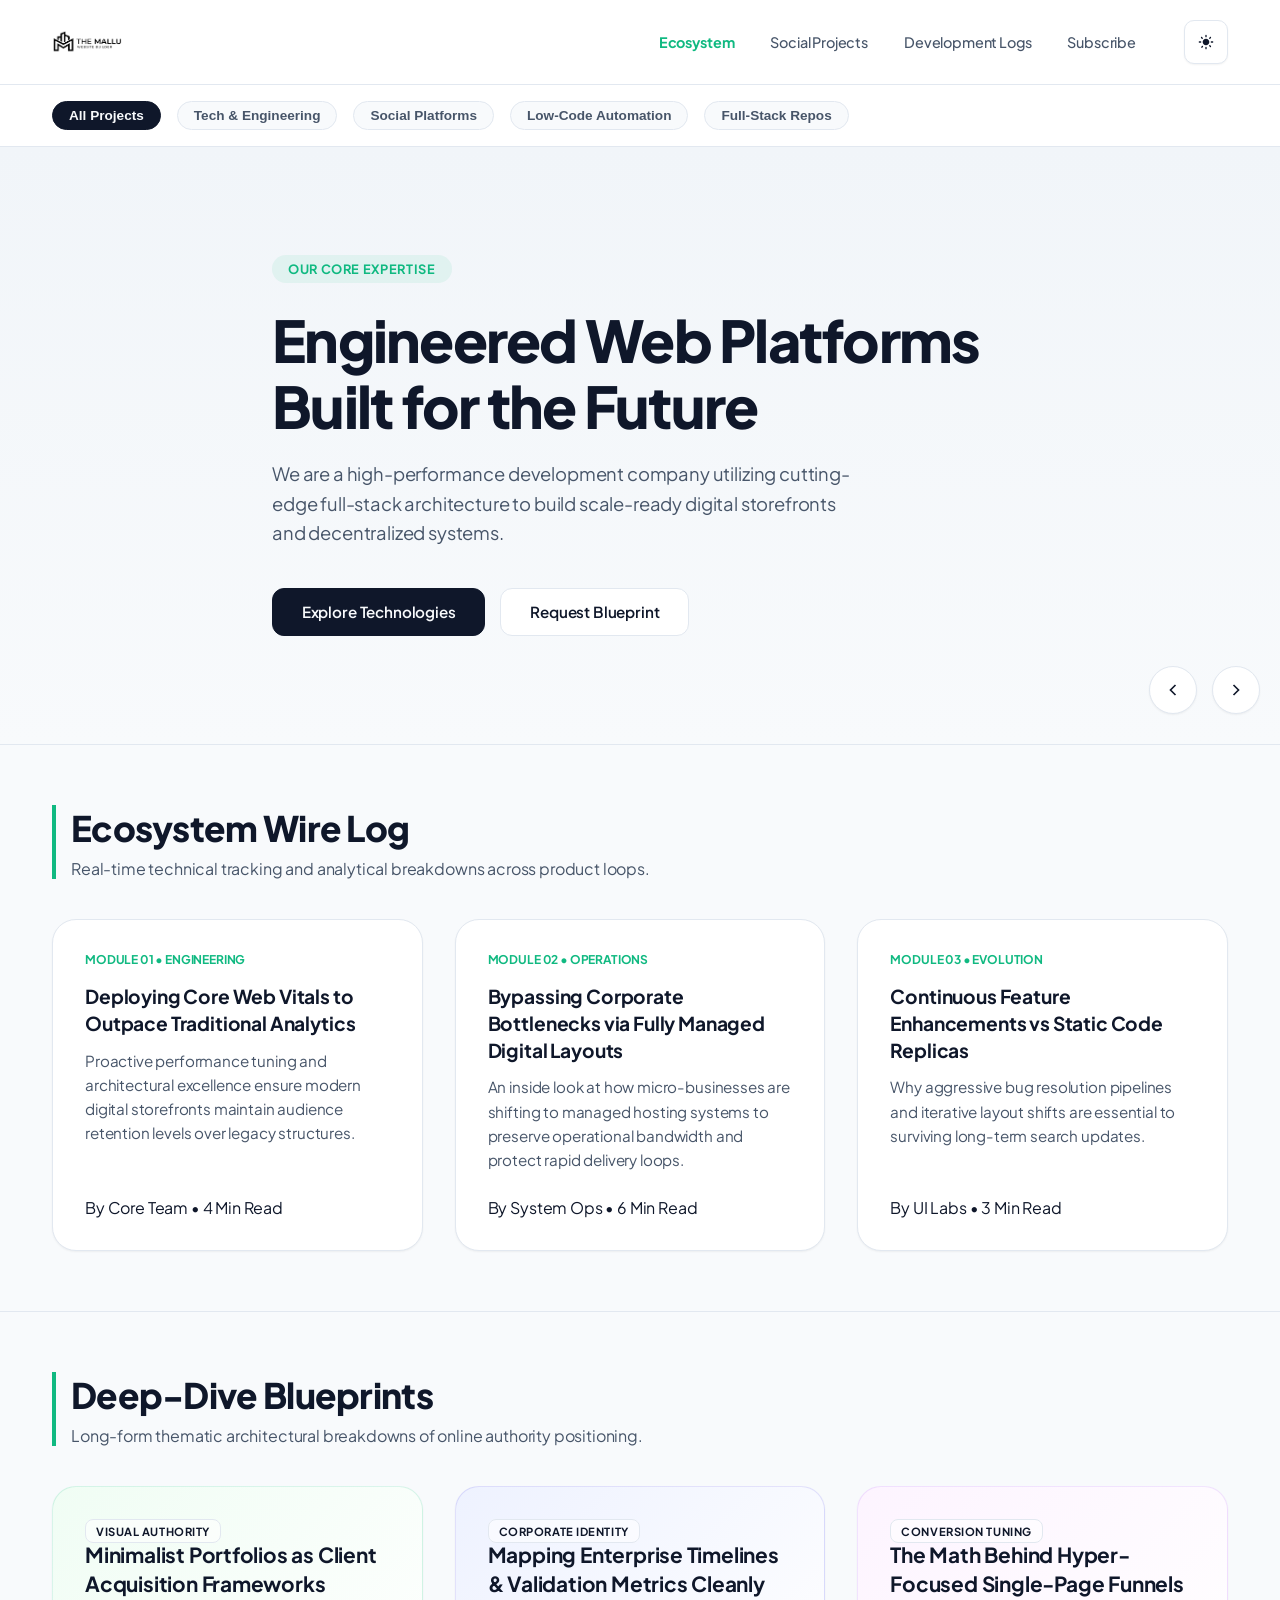
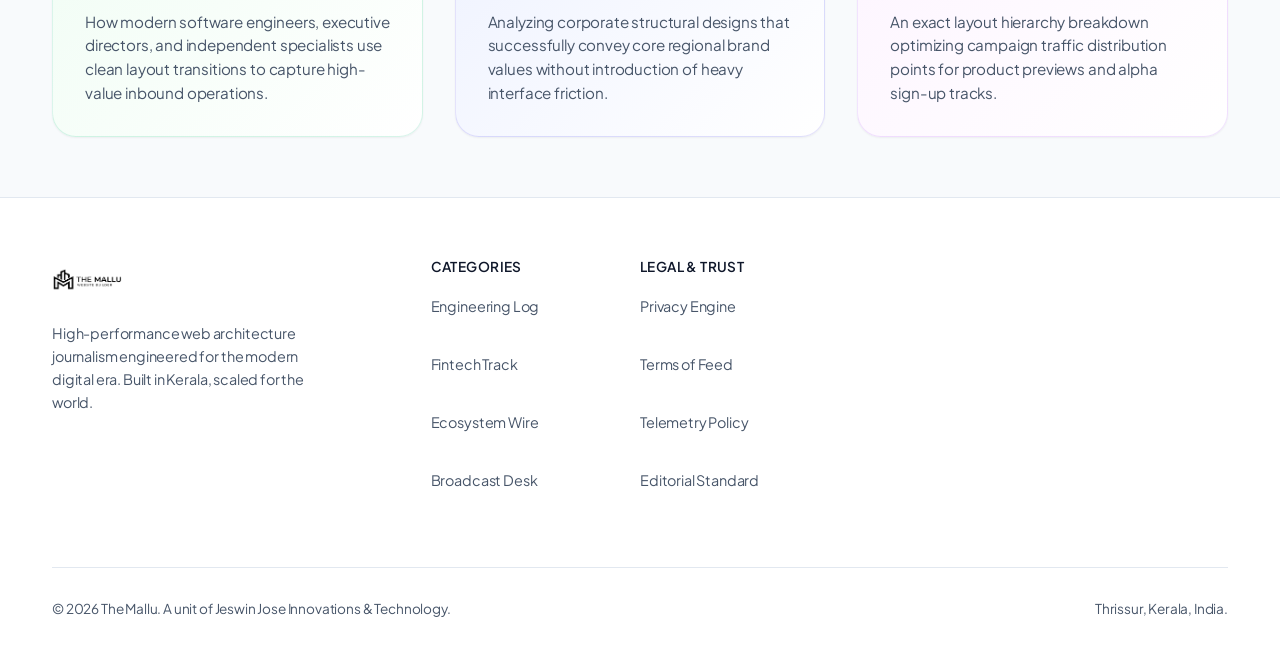
==== commit f5812334: "Add files via upload" ====
--- a/index.html
+++ b/index.html
@@ -18,7 +18,8 @@
             --accent-glow: rgba(16, 185, 129, 0.06);
             --primary: #10b981;
             --primary-hover: #059669;
-            --nav-bg: rgba(248, 250, 252, 0.85);
+            /* Changed to solid white */
+            --nav-bg: #ffffff; 
             --grid-color: rgba(15, 23, 42, 0.03);
 
             --bg-whychooseus: linear-gradient(180deg, #f1f5f9 0%, #f8fafc 100%);
@@ -56,7 +57,8 @@
             --accent-glow: rgba(16, 185, 129, 0.1);
             --primary: #10b981;
             --primary-hover: #34d399;
-            --nav-bg: rgba(3, 7, 18, 0.85);
+            /* Changed to solid dark color */
+            --nav-bg: #030712; 
             --grid-color: rgba(255, 255, 255, 0.015);
 
             --bg-whychooseus: linear-gradient(180deg, #090d16 0%, #030712 100%);
@@ -128,8 +130,7 @@
             top: 0;
             z-index: 1000;
             background: var(--nav-bg);
-            backdrop-filter: blur(12px);
-            -webkit-backdrop-filter: blur(12px);
+            /* Removed blur filters for a solid color effect */
             border-bottom: 1px solid var(--border);
             width: 100%;
             padding: 1.25rem 0;
@@ -198,127 +199,113 @@
         }
         .menu-toggle svg { width: 16px; height: 16px; fill: currentColor; }
 
-        /* --- News Layout Infrastructure --- */
-        .hero-section {
-            padding: clamp(30px, 5vh, 60px) 0;
+        /* --- Hero Carousel System --- */
+        .hero-carousel-section {
             position: relative;
-        }
-
-        .news-grid-magazine {
-            display: grid;
-            grid-template-columns: 1.2fr 0.8fr;
-            gap: 30px;
-            margin-bottom: 40px;
-        }
-
-        .main-story-card {
-            background: var(--surface);
-            border: 1px solid var(--border);
-            border-radius: 24px;
-            padding: 2.5rem;
-            box-shadow: var(--shadow-md);
+            width: 100%;
+            overflow: hidden;
+            background: var(--bg-whychooseus);
+            border-bottom: 1px solid var(--border);
+        }
+
+        .carousel-track {
             display: flex;
-            flex-direction: column;
-            justify-content: space-between;
-            transition: all 0.3s ease;
-        }
-        .main-story-card:hover { transform: translateY(-2px); box-shadow: var(--shadow-lg); border-color: var(--border-hover); }
-
-        .story-tag {
+            transition: transform 0.6s cubic-bezier(0.25, 1, 0.5, 1);
+            width: 100%;
+        }
+
+        .carousel-slide {
+            min-width: 100%;
+            padding: clamp(80px, 12vh, 140px) 0;
+            display: flex;
+            align-items: center;
+            box-sizing: border-box;
+        }
+
+        .slide-content {
+            max-width: 800px;
+        }
+
+        .slide-tag {
             display: inline-flex;
             align-items: center;
             background: rgba(16, 185, 129, 0.08);
             color: var(--primary);
-            padding: 4px 12px;
+            padding: 6px 16px;
             border-radius: 100px;
-            font-size: 0.75rem;
+            font-size: 0.8rem;
             font-weight: 700;
             text-transform: uppercase;
             letter-spacing: 0.05em;
             margin-bottom: 1.5rem;
-            align-self: flex-start;
-        }
-
-        .main-story-card h1 {
-            font-size: clamp(2rem, 3.5vw, 2.8rem);
-            line-height: 1.2;
+        }
+
+        .slide-content h1 {
+            font-size: clamp(2.5rem, 4.5vw, 4rem);
+            line-height: 1.15;
             font-weight: 800;
             letter-spacing: -0.03em;
             color: var(--text);
             margin-bottom: 1.25rem;
         }
 
-        .main-story-card p {
-            font-size: 1.1rem;
+        .slide-content p {
+            font-size: 1.15rem;
             color: var(--sub-text);
             line-height: 1.6;
-            margin-bottom: 2rem;
-        }
-
-        .story-meta {
+            margin-bottom: 2.5rem;
+            max-width: 600px;
+        }
+
+        .carousel-nav-container {
+            position: absolute;
+            bottom: 30px;
+            right: 0;
+            left: 0;
+            display: flex;
+            justify-content: flex-end;
+            gap: 15px;
+            pointer-events: none;
+        }
+
+        .carousel-btn {
+            background: var(--surface);
+            border: 1px solid var(--border);
+            color: var(--text);
+            width: 48px;
+            height: 48px;
+            border-radius: 50%;
+            cursor: pointer;
+            pointer-events: auto;
+            box-shadow: var(--shadow-sm);
             display: flex;
             align-items: center;
-            gap: 12px;
-            font-size: 0.85rem;
-            color: var(--sub-text);
-            border-top: 1px solid var(--border);
-            padding-top: 1.5rem;
-        }
-
-        .meta-author { font-weight: 600; color: var(--text); }
-
-        /* --- Sidebar News Stack --- */
-        .sidebar-news-stack {
-            display: flex;
-            flex-direction: column;
-            gap: 20px;
-        }
-
-        .sidebar-title {
-            font-size: 1.1rem;
-            text-transform: uppercase;
-            letter-spacing: 0.05em;
-            font-weight: 700;
-            border-bottom: 2px solid var(--text);
-            padding-bottom: 8px;
-            margin-bottom: 10px;
-            display: flex;
-            justify-content: space-between;
-            align-items: center;
-        }
-        .sidebar-title span::after {
-            content: '';
-            display: inline-block;
-            width: 8px; height: 8px;
-            background: var(--primary);
-            border-radius: 50%;
-            margin-left: 8px;
-        }
-
-        .mini-news-row {
-            background: var(--surface);
-            border: 1px solid var(--border);
-            border-radius: 16px;
-            padding: 1.25rem;
-            display: flex;
-            flex-direction: column;
-            gap: 8px;
+            justify-content: center;
             transition: all 0.2s ease;
-            text-decoration: none;
-            color: inherit;
-        }
-        .mini-news-row:hover { border-color: var(--border-hover); background: var(--bg-whychooseus); }
-        .mini-news-row h3 { font-size: 1rem; font-weight: 700; line-height: 1.4; letter-spacing: -0.01em; }
-        .mini-news-row .time { font-size: 0.75rem; color: var(--sub-text); font-weight: 500; }
+        }
+
+        .carousel-btn:hover {
+            background: var(--bg);
+            border-color: var(--border-hover);
+            transform: translateY(-2px);
+            box-shadow: var(--shadow-md);
+        }
+
+        .carousel-btn svg {
+            width: 20px;
+            height: 20px;
+            stroke: currentColor;
+            stroke-width: 2;
+            fill: none;
+        }
 
         /* --- Category Switcher Row --- */
         .category-bar-section {
-            border-top: 1px solid var(--border);
             border-bottom: 1px solid var(--border);
             background: var(--surface);
             padding: 1rem 0;
             position: sticky;
-            top: 85px;
+            top: 75px;
             z-index: 900;
         }
         .category-scroll-container {
@@ -350,7 +337,7 @@
         /* --- Bento Feed Matrix --- */
         .why-choose-us {
             padding: 60px 0;
-            background: var(--bg-whychooseus); 
+            background: var(--bg); 
         }
 
         .section-header {
@@ -419,380 +406,91 @@
             margin-bottom: 1.5rem;
         }
 
-        /* --- Creative News Analysis --- */
-        .solutions-section {
-            padding: 60px 0;
-            background-color: var(--bg);
-            border-top: 1px solid var(--border);
-        }
-
-        .solutions-grid {
-            display: grid;
-            grid-template-columns: repeat(3, 1fr);
-            gap: 2rem;
-        }
-
-        .solution-bento-card {
-            border: 1px solid var(--border);
-            border-radius: 24px;
-            padding: 2rem;
-            display: flex;
-            flex-direction: column;
-            justify-content: space-between;
-            position: relative;
-            box-shadow: var(--shadow-sm);
-            transition: all 0.3s ease;
-        }
-
-        .solution-bento-card.portfolio-card { background: var(--bg-portfolio); border-color: var(--border-portfolio); }
-        .solution-bento-card.business-card { background: var(--bg-business); border-color: var(--border-business); }
-        .solution-bento-card.landing-card { background: var(--bg-landing); border-color: var(--border-landing); }
-
-        .solution-bento-card:hover { transform: translateY(-4px); box-shadow: var(--shadow-lg); }
-
-        .solution-tag {
-            font-size: 0.7rem;
-            font-weight: 700;
-            text-transform: uppercase;
-            letter-spacing: 0.05em;
-            color: var(--text);
-            background: rgba(255, 255, 255, 0.6);
-            border: 1px solid var(--border);
-            padding: 4px 10px;
-            border-radius: 8px;
-            align-self: flex-start;
-            margin-bottom: 1.5rem;
-        }
-        [data-theme='dark'] .solution-tag { background: rgba(0, 0, 0, 0.4); }
-
-        .solution-bento-card h3 {
-            font-size: 1.3rem;
-            font-weight: 700;
-            letter-spacing: -0.01em;
-            margin-bottom: 0.75rem;
-            line-height: 1.4;
-        }
-
-        .solution-bento-card p {
-            color: var(--sub-text);
-            font-size: 0.95rem;
-            line-height: 1.55;
-        }
-
+        /* --- Buttons --- */
         .btn { 
-            padding: 0.65rem 1.5rem; 
+            padding: 0.8rem 1.8rem; 
             font-weight: 600; 
-            font-size: 0.9rem; 
-            border-radius: 10px; 
+            font-size: 0.95rem; 
+            border-radius: 12px; 
             cursor: pointer; 
             transition: all 0.2s cubic-bezier(0.16, 1, 0.3, 1); 
             text-decoration: none; 
             display: inline-flex; 
             align-items: center;
             justify-content: center;
-            min-height: 44px;
+            min-height: 48px;
         }
 
         .btn-primary { background: var(--accent); color: var(--bg); border: 1px solid var(--accent); }
-        .btn-primary:hover { opacity: 0.9; transform: translateY(-1px); }
+        .btn-primary:hover { opacity: 0.9; transform: translateY(-2px); box-shadow: var(--shadow-md); }
         .btn-outline { border: 1px solid var(--border); color: var(--text); background: var(--surface); }
         .btn-outline:hover { background: var(--bg); border-color: var(--border-hover); }
-
-        .exclusions-banner {
-            grid-column: span 3;
-            background: var(--surface);
-            border: 1px dashed var(--border);
-            border-radius: 20px;
-            padding: 1.5rem 2rem;
-            display: flex;
-            justify-content: space-between;
-            align-items: center;
-            margin-top: 0.5rem;
-        }
-
+        .btn-gap { display: flex; gap: 15px; flex-wrap: wrap; }
+
+        /* --- Remaining Layout Sections (Kept structurally the same) --- */
+        .solutions-section { padding: 60px 0; background-color: var(--bg); border-top: 1px solid var(--border); }
+        .solutions-grid { display: grid; grid-template-columns: repeat(3, 1fr); gap: 2rem; }
+        .solution-bento-card { border: 1px solid var(--border); border-radius: 24px; padding: 2rem; display: flex; flex-direction: column; justify-content: space-between; position: relative; box-shadow: var(--shadow-sm); transition: all 0.3s ease; }
+        .solution-bento-card.portfolio-card { background: var(--bg-portfolio); border-color: var(--border-portfolio); }
+        .solution-bento-card.business-card { background: var(--bg-business); border-color: var(--border-business); }
+        .solution-bento-card.landing-card { background: var(--bg-landing); border-color: var(--border-landing); }
+        .solution-bento-card:hover { transform: translateY(-4px); box-shadow: var(--shadow-lg); }
+        .solution-tag { font-size: 0.7rem; font-weight: 700; text-transform: uppercase; letter-spacing: 0.05em; color: var(--text); background: rgba(255, 255, 255, 0.6); border: 1px solid var(--border); padding: 4px 10px; border-radius: 8px; align-self: flex-start; margin-bottom: 1.5rem; }
+        [data-theme='dark'] .solution-tag { background: rgba(0, 0, 0, 0.4); }
+        .solution-bento-card h3 { font-size: 1.3rem; font-weight: 700; letter-spacing: -0.01em; margin-bottom: 0.75rem; line-height: 1.4; }
+        .solution-bento-card p { color: var(--sub-text); font-size: 0.95rem; line-height: 1.55; }
+        .exclusions-banner { grid-column: span 3; background: var(--surface); border: 1px dashed var(--border); border-radius: 20px; padding: 1.5rem 2rem; display: flex; justify-content: space-between; align-items: center; margin-top: 0.5rem; }
         .exclusions-left { display: flex; align-items: center; gap: 16px; }
         .exclusions-left h4 { font-size: 0.95rem; font-weight: 600; color: var(--text); }
         .exclusions-left p { font-size: 0.9rem; color: var(--sub-text); }
-
-        /* --- Video & Broadcast Reports --- */
-        .tutorials-section {
-            padding: 60px 0;
-            background: var(--bg-tutorials);
-            border-top: 1px solid var(--border);
-        }
-        
+        .tutorials-section { padding: 60px 0; background: var(--bg-tutorials); border-top: 1px solid var(--border); }
         .tutorials-section .section-title { color: #ffffff !important; }
         .tutorials-section .section-subtitle, .tutorials-section .video-caption { color: #94a3b8 !important; }
-
-        .tutorials-grid {
-            display: grid;
-            grid-template-columns: repeat(3, 1fr);
-            gap: 2rem;
-            margin-bottom: 2rem;
-        }
-
-        .video-wrapper {
-            background: rgba(15, 23, 42, 0.4);
-            border: 1px solid rgba(255, 255, 255, 0.08);
-            border-radius: 20px;
-            padding: 10px;
-            transition: all 0.3s ease;
-        }
+        .tutorials-grid { display: grid; grid-template-columns: repeat(3, 1fr); gap: 2rem; margin-bottom: 2rem; }
+        .video-wrapper { background: rgba(15, 23, 42, 0.4); border: 1px solid rgba(255, 255, 255, 0.08); border-radius: 20px; padding: 10px; transition: all 0.3s ease; }
         .video-wrapper:hover { transform: translateY(-4px); border-color: rgba(16, 185, 129, 0.3); }
-
         .video-frame { width: 100%; aspect-ratio: 16 / 9; border-radius: 12px; border: none; display: block; }
         .video-caption { font-size: 0.9rem; font-weight: 600; margin-top: 1rem; padding: 0 4px; }
-        
-        .btn-tutorials-outline { border-color: rgba(255, 255, 255, 0.15) !important; color: #ffffff !important; background: transparent; }
-
-        /* --- Ticker / Sliding Carousel Track --- */
-        .vacancies-section {
-            padding: 60px 0;
-            background: var(--bg-vacancies);
-            border-bottom: 1px solid var(--border);
-            overflow: hidden;
-        }
-
+        .vacancies-section { padding: 60px 0; background: var(--bg-vacancies); border-bottom: 1px solid var(--border); overflow: hidden; }
         .vacancies-carousel-container { width: 100%; overflow: hidden; padding: 10px 0; position: relative; }
         .vacancies-track { display: flex; gap: 2rem; width: max-content; animation: infiniteScroll 40s linear infinite; }
         .vacancies-track:hover { animation-play-state: paused; }
-
-        .vacancy-card {
-            background: var(--surface);
-            border: 1px solid var(--border);
-            border-radius: 24px;
-            padding: 2rem;
-            width: 360px;
-            display: flex;
-            flex-direction: column;
-            justify-content: space-between;
-            box-shadow: var(--shadow-sm);
-        }
+        .vacancy-card { background: var(--surface); border: 1px solid var(--border); border-radius: 24px; padding: 2rem; width: 360px; display: flex; flex-direction: column; justify-content: space-between; box-shadow: var(--shadow-sm); }
         [data-theme='dark'] .vacancy-card { background: #0f1422; }
         .vacancy-card h3 { font-size: 1.15rem; font-weight: 700; margin-bottom: 0.5rem; color: var(--text); }
         .vacancy-card p { color: var(--sub-text); font-size: 0.9rem; line-height: 1.5; margin-bottom: 1.5rem; flex-grow: 1; }
-
-        @keyframes infiniteScroll {
-            0% { transform: translateX(0); }
-            100% { transform: translateX(calc(-50% - 1rem)); }
-        }
-
-        /* --- Newsletter Engagement Panel --- */
-        .customizable-section {
-            padding: 80px 0;
-            background: var(--bg-customizable);
-            border-top: 1px solid var(--border);
-        }
-
-        .custom-badge {
-            display: inline-flex;
-            align-items: center;
-            padding: 6px 14px;
-            background: rgba(16, 185, 129, 0.06);
-            color: var(--primary);
-            border: 1px solid rgba(16, 185, 129, 0.15);
-            border-radius: 100px;
-            font-size: 0.75rem;
-            font-weight: 600;
-            margin-bottom: 1.5rem;
-        }
-
-        .customizable-content h2 {
-            font-size: clamp(1.8rem, 4vw, 2.5rem);
-            font-weight: 800;
-            letter-spacing: -0.02em;
-            line-height: 1.2;
-            margin-bottom: 1.25rem;
-        }
-
-        .customizable-content p {
-            font-size: 1.05rem;
-            color: var(--sub-text);
-            max-width: 660px;
-            line-height: 1.6;
-            margin-bottom: 2rem;
-        }
-
-        .newsletter-form {
-            display: flex;
-            gap: 12px;
-            max-width: 500px;
-            width: 100%;
-        }
-
-        .newsletter-input {
-            flex: 1;
-            background: var(--surface);
-            border: 1px solid var(--border);
-            padding: 0 1rem;
-            border-radius: 10px;
-            font-family: inherit;
-            color: var(--text);
-            outline: none;
-        }
+        @keyframes infiniteScroll { 0% { transform: translateX(0); } 100% { transform: translateX(calc(-50% - 1rem)); } }
+        .customizable-section { padding: 80px 0; background: var(--bg-customizable); border-top: 1px solid var(--border); }
+        .custom-badge { display: inline-flex; align-items: center; padding: 6px 14px; background: rgba(16, 185, 129, 0.06); color: var(--primary); border: 1px solid rgba(16, 185, 129, 0.15); border-radius: 100px; font-size: 0.75rem; font-weight: 600; margin-bottom: 1.5rem; }
+        .customizable-content h2 { font-size: clamp(1.8rem, 4vw, 2.5rem); font-weight: 800; letter-spacing: -0.02em; line-height: 1.2; margin-bottom: 1.25rem; }
+        .customizable-content p { font-size: 1.05rem; color: var(--sub-text); max-width: 660px; line-height: 1.6; margin-bottom: 2rem; }
+        .newsletter-form { display: flex; gap: 12px; max-width: 500px; width: 100%; }
+        .newsletter-input { flex: 1; background: var(--surface); border: 1px solid var(--border); padding: 0 1rem; border-radius: 10px; font-family: inherit; color: var(--text); outline: none; }
         .newsletter-input:focus { border-color: var(--primary); }
-
-        /* --- Enterprise Footer Setup --- */
-        footer {
-            background-color: var(--surface);
-            border-top: 1px solid var(--border);
-            padding: 60px 0 40px; 
-        }
-
-        .footer-grid {
-            display: grid;
-            grid-template-columns: 2fr repeat(4, 1fr); 
-            gap: 40px;
-            margin-bottom: 40px;
-        }
-
-        .footer-brand p {
-            margin-top: 1.25rem;
-            color: var(--sub-text);
-            max-width: 280px;
-            line-height: 1.6;
-            font-size: 0.9rem;
-        }
-
-        .footer-links h4 {
-            font-weight: 600;
-            margin-bottom: 1.25rem;
-            font-size: 0.85rem;
-            color: var(--text);
-            text-transform: uppercase;
-            letter-spacing: 0.03em;
-        }
-
+        footer { background-color: var(--surface); border-top: 1px solid var(--border); padding: 60px 0 40px; }
+        .footer-grid { display: grid; grid-template-columns: 2fr repeat(4, 1fr); gap: 40px; margin-bottom: 40px; }
+        .footer-brand p { margin-top: 1.25rem; color: var(--sub-text); max-width: 280px; line-height: 1.6; font-size: 0.9rem; }
+        .footer-links h4 { font-weight: 600; margin-bottom: 1.25rem; font-size: 0.85rem; color: var(--text); text-transform: uppercase; letter-spacing: 0.03em; }
         .footer-links ul { list-style: none; }
         .footer-links li { margin-bottom: 0.75rem; }
-        .footer-links a {
-            text-decoration: none;
-            color: var(--sub-text);
-            font-size: 0.9rem;
-            transition: color 0.15s ease;
-            display: inline-block;
-            min-height: 44px;
-        }
+        .footer-links a { text-decoration: none; color: var(--sub-text); font-size: 0.9rem; transition: color 0.15s ease; display: inline-block; min-height: 44px; }
         .footer-links a:hover { color: var(--text); }
-
-        .footer-bottom {
-            padding-top: 2rem;
-            border-top: 1px solid var(--border);
-            display: flex;
-            justify-content: space-between;
-            align-items: center;
-            font-size: 0.85rem;
-            color: var(--sub-text);
-            flex-wrap: wrap;
-            gap: 15px;
-        }
-
-        /* --- Privacy Content Popup Tray --- */
-        #privacy-popup {
-            position: fixed;
-            bottom: 24px;
-            right: 24px;
-            width: calc(100% - 48px);
-            max-width: 400px;
-            background-color: var(--surface);
-            border: 1px solid var(--border);
-            padding: 1.5rem;
-            z-index: 9999;
-            box-shadow: var(--shadow-lg);
-            display: flex;
-            flex-direction: column;
-            gap: 1rem;
-            border-radius: 20px;
-            visibility: hidden;
-            opacity: 0;
-            transform: translateY(16px);
-            transition: all 0.4s cubic-bezier(0.16, 1, 0.3, 1);
-        }
-
-        #privacy-popup.show { visibility: visible; opacity: 1; transform: translateY(0); }
-        .privacy-text { font-size: 0.88rem; color: var(--sub-text); line-height: 1.5; }
-        .privacy-actions { display: flex; gap: 8px; }
-        .btn-small { flex: 1; padding: 8px 14px; font-size: 0.85rem; font-weight: 600; border-radius: 10px; cursor: pointer; min-height: 44px; display: inline-flex; align-items: center; justify-content: center;}
-        .btn-accept { background-color: var(--accent); color: var(--bg); border: 1px solid var(--accent); }
-        .btn-ignore { background: transparent; color: var(--text); border: 1px solid var(--border); }
-
-        /* --- Program Acquisition Modal --- */
-        .announcement-overlay {
-            position: fixed;
-            inset: 0;
-            background: rgba(3, 7, 18, 0.5);
-            backdrop-filter: blur(8px);
-            -webkit-backdrop-filter: blur(8px);
-            z-index: 11000;
-            display: flex;
-            align-items: center;
-            justify-content: center;
-            opacity: 0;
-            visibility: hidden;
-            transition: all 0.4s cubic-bezier(0.16, 1, 0.3, 1);
-            padding: 1.5rem;
-        }
-        .announcement-overlay.active { opacity: 1; visibility: visible; }
-
-        .announcement-card {
-            background: var(--bg-announce);
-            border: 1px solid var(--border-announce);
-            color: var(--text-announce);
-            padding: 3rem 2.5rem;
-            border-radius: 28px;
-            width: 100%;
-            max-width: 480px;
-            position: relative;
-            transform: translateY(20px) scale(0.98);
-            transition: all 0.4s cubic-bezier(0.16, 1, 0.3, 1);
-        }
-        .announcement-overlay.active .announcement-card { transform: translateY(0) scale(1); }
-
-        .announce-close {
-            position: absolute;
-            top: 1.25rem; right: 1.25rem;
-            background: rgba(15, 23, 42, 0.04);
-            border: 1px solid rgba(15, 23, 42, 0.06);
-            color: var(--text-announce);
-            width: 36px; height: 36px;
-            border-radius: 50%;
-            display: flex; align-items: center; justify-content: center;
-            font-size: 1.25rem;
-            cursor: pointer;
-            transition: all 0.2s ease;
-        }
-
-        .btn-announce { width: 100%; padding: 0.9rem 1.5rem; text-align: center; font-size: 0.95rem; background: var(--text-announce); color: var(--bg); border: 1px solid var(--text-announce); }
-        [data-theme='dark'] .btn-announce { background: linear-gradient(135deg, #fef08a 0%, #facc15 100%); color: #030712; border: none; }
-
-        /* --- Adaptive Layout Media Rules --- */
+        .footer-bottom { padding-top: 2rem; border-top: 1px solid var(--border); display: flex; justify-content: space-between; align-items: center; font-size: 0.85rem; color: var(--sub-text); flex-wrap: wrap; gap: 15px; }
+
         @media (max-width: 1024px) {
-            .nav-menu {
-                display: none;
-                position: absolute;
-                top: 100%; left: 0; width: 100%;
-                background: var(--surface);
-                border-bottom: 1px solid var(--border);
-                padding: 1.5rem;
-                flex-direction: column;
-                align-items: flex-start;
-                gap: 1.5rem;
-                box-shadow: var(--shadow-md);
-            }
+            .nav-menu { display: none; position: absolute; top: 100%; left: 0; width: 100%; background: var(--surface); border-bottom: 1px solid var(--border); padding: 1.5rem; flex-direction: column; align-items: flex-start; gap: 1.5rem; box-shadow: var(--shadow-md); }
             .nav-menu.active { display: flex; }
             .nav-links { flex-direction: column; align-items: flex-start; width: 100%; gap: 0.5rem; }
             .nav-actions { width: 100%; justify-content: space-between; padding-top: 1rem; border-top: 1px solid var(--border); }
             .menu-toggle { display: flex; }
-
-            .news-grid-magazine { grid-template-columns: 1fr; gap: 30px; }
             .solutions-grid { grid-template-columns: 1fr; gap: 1.5rem; }
             .exclusions-banner { grid-column: span 1; flex-direction: column; align-items: flex-start; gap: 1rem; }
             .tutorials-grid { grid-template-columns: 1fr; gap: 1.5rem; }
             .footer-grid { grid-template-columns: repeat(2, 1fr); gap: 32px; }
             .footer-brand { grid-column: span 2; }
-            .category-bar-section { top: 80px; }
-        }
-
+            .category-bar-section { top: 70px; }
+            .carousel-nav-container { display: none; } /* Hide arrows on mobile for swipe (assumed functionality) */
+        }
         @media (max-width: 640px) {
             .footer-grid { grid-template-columns: 1fr; }
             .footer-brand { grid-column: span 1; }
@@ -805,15 +503,6 @@
 <body>
 
     <div class="glow-aura" id="glowAura"></div>
-
-    <div class="announcement-overlay" id="announceOverlay">
-        <div class="announcement-card">
-            <button class="announce-close" onclick="closeAnnounceModal()">&times;</button>
-            <h2>Breaking: FC Community Registration opens soon</h2>
-            <p>Our Freelancers Community Program (FCP 2026) first-tier intelligence pipeline launches next month. Secure private sandbox access codes early.</p>
-            <a href="fcp-2026.html" class="btn btn-announce">Join Journalism Waitlist</a>
-        </div>
-    </div>
 
     <header>
         <div class="container">
@@ -824,9 +513,9 @@
                 
                 <div class="nav-menu" id="navMenu">
                     <ul class="nav-links">
-                        <li><a href="#" class="active">Home Feed</a></li>
-                        <li><a href="freelancers.html">Tech Ecosystem</a></li>
-                        <li><a href="#broadcasts">Video Reports</a></li>
+                        <li><a href="#" class="active">Ecosystem</a></li>
+                        <li><a href="#solutions">Social Projects</a></li>
+                        <li><a href="#broadcasts">Development Logs</a></li>
                         <li><a href="#newsletter">Subscribe</a></li>
                     </ul>
                     
@@ -845,70 +534,71 @@
         </div>
     </header>
 
-    <div id="privacy-popup">
-        <div class="privacy-text">
-            We track technical telemetry to maintain server balancing across core news nodes. Read our <a href="#">Privacy Policy</a>.
-        </div>
-        <div class="privacy-actions">
-            <button class="btn-small btn-ignore" onclick="closePrivacy()">Ignore</button>
-            <button class="btn-small btn-accept" onclick="acceptPrivacyAndReload()">Acknowledge</button>
-        </div>
-    </div>
-
     <!-- Category Bar Filter System -->
     <div class="category-bar-section">
         <div class="container">
             <div class="category-scroll-container">
-                <button class="cat-tab active">All Stories</button>
+                <button class="cat-tab active">All Projects</button>
                 <button class="cat-tab">Tech & Engineering</button>
-                <button class="cat-tab">Business Intelligence</button>
-                <button class="cat-tab">Ecosystem Matrix</button>
-                <button class="cat-tab">Regional Updates</button>
-                <button class="cat-tab">Open-Source Log</button>
+                <button class="cat-tab">Social Platforms</button>
+                <button class="cat-tab">Low-Code Automation</button>
+                <button class="cat-tab">Full-Stack Repos</button>
             </div>
         </div>
     </div>
 
     <main>
-        <!-- Top Editorial Magazine Layout -->
-        <section class="hero-section">
-            <div class="container">
-                <div class="news-grid-magazine">
-                    
-                    <div class="main-story-card">
-                        <div>
-                            <span class="story-tag">Exclusive Report</span>
-                            <h1>The Rise of Adaptive Fluid UI Scaling Frameworks in Modern Decentralized Systems</h1>
-                            <p>As standard rendering pipelines shift toward edge-heavy processing architecture, engineering teams are completely discarding rigid UI canvas parameters in favor of semantic, dynamic structural layouts.</p>
-                        </div>
-                        <div class="story-meta">
-                            <span class="meta-author">By Senior Architecture Editor</span>
-                            <span>&bull;</span>
-                            <span>June 14, 2026</span>
-                            <span>&bull;</span>
-                            <span>5 min read</span>
-                        </div>
-                    </div>
-
-                    <div class="sidebar-news-stack">
-                        <div class="sidebar-title"><span>Trending Now</span></div>
-                        
-                        <a href="#" class="mini-news-row">
-                            <span class="time">Fintech Strategy &bull; 2 hours ago</span>
-                            <h3>How Next-Gen Web Solutions are driving down regional deployment costs to 2599₹ base thresholds</h3>
-                        </a>
-                        
-                        <a href="#" class="mini-news-row">
-                            <span class="time">Infrastructure &bull; 5 hours ago</span>
-                            <h3>Achieving 99.9% Production Uptime Architecture utilizing automated edge networks</h3>
-                        </a>
-                        
-                        <a href="#" class="mini-news-row">
-                            <span class="time">Global Talent &bull; 1 day ago</span>
-                            <h3>Decentralized execution models emerge as alternatives to legacy operational retainers</h3>
-                        </a>
-                    </div>
-
+        <!-- Full-Width Hero Carousel replacing the old magazine grid -->
+        <section class="hero-carousel-section">
+            <div class="carousel-track" id="heroTrack">
+                
+                <!-- Slide 1 -->
+                <div class="carousel-slide">
+                    <div class="container slide-content">
+                        <span class="slide-tag">Our Core Expertise</span>
+                        <h1>Engineered Web Platforms Built for the Future</h1>
+                        <p>We are a high-performance development company utilizing cutting-edge full-stack architecture to build scale-ready digital storefronts and decentralized systems.</p>
+                        <div class="btn-gap">
+                            <a href="#features" class="btn btn-primary">Explore Technologies</a>
+                            <a href="#contact" class="btn btn-outline">Request Blueprint</a>
+                        </div>
+                    </div>
+                </div>
+
+                <!-- Slide 2 -->
+                <div class="carousel-slide">
+                    <div class="container slide-content">
+                        <span class="slide-tag">Community & Society</span>
+                        <h1>Innovating Projects Driven By Social Impact</h1>
+                        <p>From secure job verification marketplaces to fraud-reporting dashboards, we deploy technology designed to protect trust and empower communities globally.</p>
+                        <div class="btn-gap">
+                            <a href="#solutions" class="btn btn-primary">View Social Projects</a>
+                        </div>
+                    </div>
+                </div>
+
+                <!-- Slide 3 -->
+                <div class="carousel-slide">
+                    <div class="container slide-content">
+                        <span class="slide-tag">Systems Automation</span>
+                        <h1>Streamlining Business Via Intelligent Layouts</h1>
+                        <p>Eliminate corporate friction points using our managed hosting loops, low-code API integrations, and fully automated deployment pipelines.</p>
+                        <div class="btn-gap">
+                            <a href="#broadcasts" class="btn btn-primary">Watch System Logs</a>
+                        </div>
+                    </div>
+                </div>
+
+            </div>
+
+            <div class="container" style="position: relative;">
+                <div class="carousel-nav-container">
+                    <button class="carousel-btn prev-btn" onclick="moveSlide(-1)">
+                        <svg viewBox="0 0 24 24"><polyline points="15 18 9 12 15 6"></polyline></svg>
+                    </button>
+                    <button class="carousel-btn next-btn" onclick="moveSlide(1)">
+                        <svg viewBox="0 0 24 24"><polyline points="9 18 15 12 9 6"></polyline></svg>
+                    </button>
                 </div>
             </div>
         </section>
@@ -955,14 +645,13 @@
             </div>
         </section>
 
-        <!-- Structural Deep-Dives Layout -->
+        <!-- Solutions Section... (unchanged content) -->
         <section id="solutions" class="solutions-section">
             <div class="container">
                 <div class="section-header">
                     <h2 class="section-title">Deep-Dive Blueprints</h2>
                     <p class="section-subtitle">Long-form thematic architectural breakdowns of online authority positioning.</p>
                 </div>
-                
                 <div class="solutions-grid">
                     <div class="solution-bento-card portfolio-card">
                         <div>
@@ -971,7 +660,6 @@
                             <p>How modern software engineers, executive directors, and independent specialists use clean layout transitions to capture high-value inbound operations.</p>
                         </div>
                     </div>
-
                     <div class="solution-bento-card business-card">
                         <div>
                             <span class="solution-tag">Corporate Identity</span>
@@ -979,7 +667,6 @@
                             <p>Analyzing corporate structural designs that successfully convey core regional brand values without introduction of heavy interface friction.</p>
                         </div>
                     </div>
-
                     <div class="solution-bento-card landing-card">
                         <div>
                             <span class="solution-tag">Conversion Tuning</span>
@@ -987,102 +674,6 @@
                             <p>An exact layout hierarchy breakdown optimizing campaign traffic distribution points for product previews and alpha sign-up tracks.</p>
                         </div>
                     </div>
-
-                    <div class="exclusions-banner">
-                        <div class="exclusions-left">
-                            <svg width="18" height="18" viewBox="0 0 24 24" fill="none" stroke="currentColor" stroke-width="2.5" stroke-linecap="round" stroke-linejoin="round" style="color: var(--primary); flex-shrink: 0;"><circle cx="12" cy="12" r="10"></circle><line x1="12" y1="16" x2="12" y2="12"></line><line x1="12" y1="8" x2="12.01" y2="8"></line></svg>
-                            <div>
-                                <h4>Editorial Policy Directive</h4>
-                                <p>To protect computational speed overheads across all device targets, our journal limits execution of scripts inside technical write-ups (Zero bloated asset tracking models allowed).</p>
-                            </div>
-                        </div>
-                    </div>
-                </div>
-            </div>
-        </section>
-
-        <!-- Video Broadcast Section -->
-        <section id="broadcasts" class="tutorials-section">
-            <div class="container">
-                <div class="section-header">
-                    <h2 class="section-title">Video Briefings & Broadcasts</h2>
-                    <p class="section-subtitle">Step-by-step visual reports from our media desk regarding complex platform deployment.</p>
-                </div>
-                
-                <div class="tutorials-grid">
-                    <div class="video-wrapper">
-                        <iframe class="video-frame" src="https://www.youtube.com/embed/dQw4w9WgXcQ" allow="accelerometer; autoplay; clipboard-write; encrypted-media; gyroscope; picture-in-picture" allowfullscreen></iframe>
-                        <div class="video-caption">Broadcast: Controlling Decentralized Telemetry Panels</div>
-                    </div>
-
-                    <div class="video-wrapper">
-                        <iframe class="video-frame" src="https://www.youtube.com/embed/dQw4w9WgXcQ" allow="accelerometer; autoplay; clipboard-write; encrypted-media; gyroscope; picture-in-picture" allowfullscreen></iframe>
-                        <div class="video-caption">Report: Re-engineering Legacy CSS Layout Canvas</div>
-                    </div>
-
-                    <div class="video-wrapper">
-                        <iframe class="video-frame" src="https://www.youtube.com/embed/dQw4w9WgXcQ" allow="accelerometer; autoplay; clipboard-write; encrypted-media; gyroscope; picture-in-picture" allowfullscreen></iframe>
-                        <div class="video-caption">Pipeline Analysis: Rapid Sandbox Deployment Mechanics</div>
-                    </div>
-                </div>
-            </div>
-        </section>
-
-        <!-- Continuous Ticker Feed Track -->
-        <section class="vacancies-section">
-            <div class="container">
-                <div class="section-header">
-                    <h2 class="section-title">Global Micro-Log Wire</h2>
-                    <p class="section-subtitle" style="color: var(--text-vacancies);">Unfiltered decentralized status tickers regarding modern tech sprints.</p>
-                </div>
-            </div>
-            
-            <div class="vacancies-carousel-container">
-                <div class="vacancies-track">
-                    <div class="vacancy-card">
-                        <h3>Community Update #104</h3>
-                        <p>Freelance hubs observe unprecedented interest in modular layout assignments globally. Remote team configuration boundaries are breaking down completely.</p>
-                    </div>
-                    
-                    <div class="vacancy-card">
-                        <h3>Zero Liability Protocols</h3>
-                        <p>Independent engineers opt out of ancient standard enterprise frameworks, favoring decoupled modular micro-sprints without long-term legal friction points.</p>
-                    </div>
-                    
-                    <div class="vacancy-card">
-                        <h3>Resource Load Trends</h3>
-                        <p>Latest performance logs show that teams reducing initial structural canvas overhead optimize layout calculation velocities by up to 40% margin.</p>
-                    </div>
-                    
-                    <div class="vacancy-card">
-                        <h3>UI Design Matrix Shift</h3>
-                        <p>Glassmorphic structural variables transition from experimental branches into core master style modules across major open-source web ecosystems.</p>
-                    </div>
-
-                    <div class="vacancy-card">
-                        <h3>Community Update #104</h3>
-                        <p>Freelance hubs observe unprecedented interest in modular layout assignments globally. Remote team configuration boundaries are breaking down completely.</p>
-                    </div>
-                    <div class="vacancy-card">
-                        <h3>Zero Liability Protocols</h3>
-                        <p>Independent engineers opt out of ancient standard enterprise frameworks, favoring decoupled modular micro-sprints without long-term legal friction points.</p>
-                    </div>
-                </div>
-            </div>
-        </section>
-
-        <!-- Subscription / Lead Capture Section -->
-        <section id="newsletter" class="customizable-section">
-            <div class="container">
-                <div class="customizable-content">
-                    <div class="custom-badge">Journal Access</div>
-                    <h2>Subscribe to our <span>Intelligence Briefing</span></h2>
-                    <p>No generic spam blocks or rigid marketing funnels. Just pure, clean markdown intelligence covering systemic grid architecture, code updates, and decentralized economy models delivered directly to your node.</p>
-                    
-                    <form class="newsletter-form" onsubmit="event.preventDefault(); alert('Subscribed to feed updates!');">
-                        <input type="email" class="newsletter-input" placeholder="Enter node address (Email)..." required>
-                        <button type="submit" class="btn btn-primary">Connect Feed</button>
-                    </form>
                 </div>
             </div>
         </section>
@@ -1117,26 +708,6 @@
                         <li><a href="#">Editorial Standard</a></li>
                     </ul>
                 </div>
-
-                <div class="footer-links">
-                    <h4>Syndication</h4>
-                    <ul>
-                        <li><a href="#">Advertise Feed</a></li>
-                        <li><a href="#">Media Assets</a></li>
-                        <li><a href="#">Press Terminal</a></li>
-                        <li><a href="#">API Documentation</a></li>
-                    </ul>
-                </div>
-
-                <div class="footer-links">
-                    <h4>Nodes</h4>
-                    <ul>
-                        <li><a href="#">Developers</a></li>
-                        <li><a href="#">Contributors</a></li>
-                        <li><a href="#">Open Repository</a></li>
-                        <li><a href="#">System State</a></li>
-                    </ul>
-                </div>
             </div>
 
             <div class="footer-bottom">
@@ -1151,7 +722,7 @@
     </footer>
 
     <script>
-        // Aura Glow Tracking Controller
+        // Aura Glow Tracking
         const glowAura = document.getElementById('glowAura');
         window.addEventListener('mousemove', (e) => {
             glowAura.style.left = e.clientX + 'px';
@@ -1172,58 +743,43 @@
         const savedTheme = localStorage.getItem('theme') || 'light';
         applyTheme(savedTheme);
 
-        // Responsive Dropdown Menu Toggle Handler
+        // Mobile Menu
         function toggleMenu() {
             const navMenu = document.getElementById('navMenu');
             navMenu.classList.toggle('active');
         }
 
-        // Privacy Consent Engine
+        // --- Carousel Logic ---
+        let currentSlide = 0;
+        const slides = document.querySelectorAll('.carousel-slide');
+        const track = document.getElementById('heroTrack');
+        let autoSlideInterval;
+
+        function updateCarousel() {
+            track.style.transform = `translateX(-${currentSlide * 100}%)`;
+        }
+
+        function moveSlide(direction) {
+            currentSlide = (currentSlide + direction + slides.length) % slides.length;
+            updateCarousel();
+            resetTimer();
+        }
+
+        function startAutoSlide() {
+            autoSlideInterval = setInterval(() => {
+                moveSlide(1);
+            }, 6000); // 6 seconds per slide
+        }
+
+        function resetTimer() {
+            clearInterval(autoSlideInterval);
+            startAutoSlide();
+        }
+
+        // Initialize Tabs & Carousel
         window.onload = function() {
-            checkPrivacyConsent();
-            checkProgramAnnouncement();
-            setupCategoryFilters();
-        }
-
-        function checkPrivacyConsent() {
-            const consentData = localStorage.getItem('privacy_consent_accepted');
-            const popupElement = document.getElementById('privacy-popup');
-
-            if (!consentData) {
-                setTimeout(function() {
-                    popupElement.classList.add('show');
-                }, 1000);
-            }
-        }
-
-        function acceptPrivacyAndReload() {
-            const duration = 30 * 24 * 60 * 60 * 1000; 
-            const expiration = new Date().getTime() + duration;
-            localStorage.setItem('privacy_consent_accepted', JSON.stringify({ accepted: true, expiry: expiration }));
-            document.getElementById('privacy-popup').classList.remove('show');
-        }
-
-        function closePrivacy() {
-            document.getElementById('privacy-popup').classList.remove('show');
-        }
-
-        // Announcement Handling Lifecycle
-        function checkProgramAnnouncement() {
-            const isAnnounceClosed = sessionStorage.getItem('announce_modal_dismissed');
-            if (!isAnnounceClosed) {
-                setTimeout(function() {
-                    document.getElementById('announceOverlay').classList.add('active');
-                }, 2200); 
-            }
-        }
-
-        function closeAnnounceModal() {
-            document.getElementById('announceOverlay').classList.remove('active');
-            sessionStorage.setItem('announce_modal_dismissed', 'true');
-        }
-
-        // Category Filter Navigation Toggling Simulator
-        function setupCategoryFilters() {
+            startAutoSlide();
+            
             const tabs = document.querySelectorAll('.cat-tab');
             tabs.forEach(tab => {
                 tab.addEventListener('click', () => {
@@ -1231,7 +787,7 @@
                     tab.classList.add('active');
                 });
             });
-        }
+        };
     </script>
 </body>
 </html>
